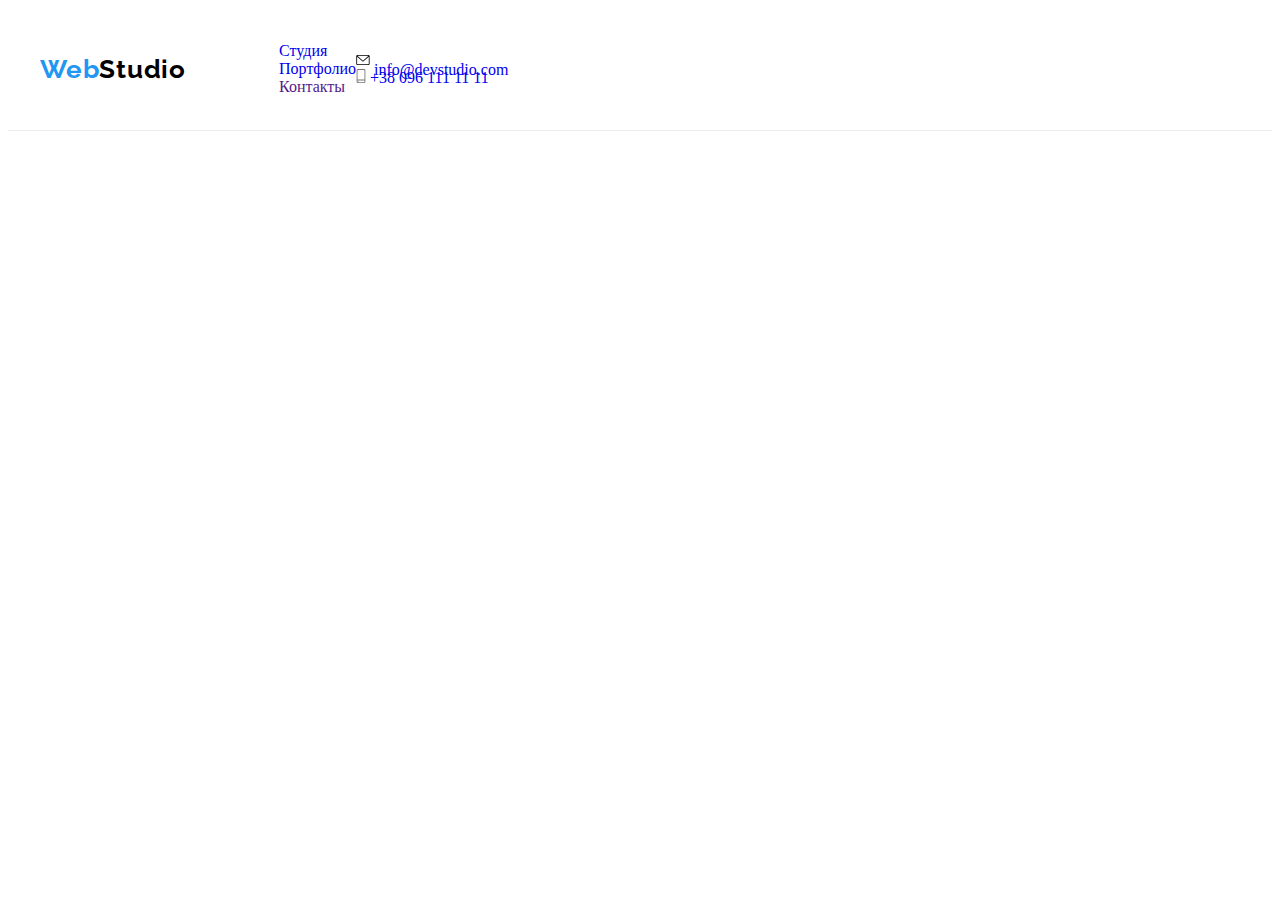
==== index.html @ cc1fecdd "внесла изменения" ====
<!DOCTYPE html>
<html lang="ru">
    
<head>
    <meta charset="UTF-8">
    <meta http-equiv="X-UA-Compatible" content="IE=edge">
    <meta name="viewport" content="width=device-width, initial-scale=1.0">
    <title>вебстудио</title>
    <link rel="preconnec" href="https://fonts.gstatic.com">
    <link
        href="https://fonts.googleapis.com/css2?family=Oleo+Script&family=Raleway:wght@700&family=Roboto:wght@400;500;700;900&display=swap"
        rel="stylesheet">
    <link rel="stylesheet" href="https://cdnjs.cloudflare.com/ajax/libs/modern-normalize/1.0.0/modern-normalize.min.css"
        integrity="sha512-ISS7cAi1PEhQ8jnbJpJZMd29NlhNj4AWYyLOSp2CE/CsHxTCu+r+t0D2yoJudVrd0/8fTVPUVDzY5Tvli75u/g=="
        crossorigin="anonymous">
    <link rel="stylesheet" href="./css/main.min.css">
</head>
<body>
    <!-- Header -->
    <header class="header">
        <div class="container">
            <nav class="navigation">
                <a class="logo link" lang="en" href="index.html">
                <span class="logo__accent">Web</span>Studio</a>
                <ul class="navigation-list list">
                    <li class="navigation__item">
                        <a class="navigation__link link" href="./index.html">Студия</a>
                    </li>
                    <li class="navigation__item">
                        <a class="navigation__link link" href="./portfolio.html">Портфолио</a>
                    </li>
                    <li class="navigation__item">
                        <a class="navigation__link link" href="">Контакты</a>
                    </li>
                </ul>
            </nav>
            <ul class="contacts list">
                <li class="contacts__item-email">
                    <a href="#" class="contacts__img link">
                        <svg class="contacts__icon-email" width="16" height="12">
                            <use href="./images/icons.svg#icon-email"></use>
                        </svg>
                    </a>
                    <a class="contacts__link-email link" href="mailto:info@devstudio.com">info@devstudio.com</a>
                </li>
                <li class="contacts__item-tel">
                    <a href="#" class="contacts__img link">
                        <svg class="contacts__icon-tel" width="10" height="16">
                            <use href="./images/icons.svg#icon-tel"></use>
                        </svg>
                    </a>
                    <a class="contacts__link-tel link" href="tel:+380961111111">+38 096 111 11 11</a>
                </li>
            </ul>
            <button type="button" class="burger-btn" data-menu-button>
                <svg class="burger__icon">
                    <use href="./images/icons.svg#icon-menu"></use>
                </svg>
            </button>
            <div class="mobile-menu is-open" data-menu>
                <button class="mobile-menu-closebtn" type="button" data-menu-close>
                    <svg class="mobile-menu-closebtn__icon" >
                        <use href="./images/icons.svg#icon-close-black-18dp-2-1"></use>
                    </svg>
                </button>
                <ul class="mobile-menu__list list">
                    <li class="mobile-menu__item">
                        <a href="" class="mobile-menu__link link">Студия</a>
                    </li>
                    <li class="mobile-menu__item">
                        <a href="" class="mobile-menu__link link">Портфолио</a>
                    </li>
                    <li class="mobile-menu__item">
                        <a href="" class="mobile-menu__link link">Контакты</a>
                    </li>
                </ul>
                <div class="mobile-menu-contact-wrapper">
                    <ul class="mobile-menu-contact-list list">
                        <li class="mobile-menu-contact__item">
                            <a class="mobile-menu-contact__link link" href="tel:+38 096 111 11 11">+38 096 111 11 11</a>
                        </li>
                        <li class="mobile-menu-contact__item mobile-menu-contact__item-email">
                            <a class="mobile-menu-contact__link  contact__link-email link" href="email:info@devstudio.com">info@devstudio.com</a>
                        </li>
                    </ul>
                </div>
                <ul class="mobile-menu-social-list list">
                    <li class="mobile-menu-social__item">
                        <a class="mobile-menu-social-list__link link" href="">Instagram</a>
                    </li>
                    <li class="mobile-menu-social__item">
                        <a class="mobile-menu-social-list__link link" href="">Twitter</a>
                    </li>
                    <li class="mobile-menu-social__item">
                        <a class="mobile-menu-social-list__link link"  href="">Facebook</a>
                    </li>
                    <li class="mobile-menu-social__item">
                        <a class="mobile-menu-social-list__link link" href="">LinkedIn</a>
                    </li>
                </ul>
            </div>
        </div>
    </header>
    <!-- <main class="main"> -->
        <!-- hero -->
        <!-- <section class="hero">
            <div class="container">
                <h1 class="hero-title">Эффективные решения для вашего бизнеса</h1>
                <button class="modal-btn" type="button" data-modal-open>Заказать услугу</button>
            </div>
        </section> -->
        <!-- advantages -->
        <!-- <section class="advantages">
            <div class="container">
                <ul class="advantages-list list">
                    <li class="advantages__item">
                        <div class="advantages__img">
                            <a href="#" class="advantages__link-antena"></a>
                            <svg class="advantages__icon" width="70" height="70">
                                <use href="./images/icons.svg#icon-antenna"></use>
                            </svg>
                        </div>
                        <h4 class="advantages-title">Внимание к деталям</h4>
                        <p class="advantages-description">Идейные соображения, а также начало повседневной работы по формированию позиции</p>
                    </li>
                    <li class="advantages__item">
                        <div class="advantages__img">
                            <a href="#" class="advantages__link-clock"></a>
                            <svg class="advantages__icon" width="70" height="70">
                                <use href="./images/icons.svg#icon-clock"></use>
                            </svg>
                        </div>
                        <h4 class="advantages-title">Пунктуальность</h4>
                        <p class="advantages-description">Задача организации, в особенности же рамки и место обучения кадров влечет за собой</p>
                    </li>
                    <li class="advantages__item">
                        <div class="advantages__img">
                            <a href="#" class="advantages__link-diagram"></a>
                            <svg class="advantages__icon" width="70" height="70">
                                <use href="./images/icons.svg#icon-diagram"></use>
                            </svg>
                        </div>
                        <h4 class="advantages-title">Планирование</h4>
                        <p class="advantages-description">Равным образом консультация с широким активом в значительной степени обуславливает</p>
                    </li>
                    <li class="advantages__item">
                        <div class="advantages__img">
                            <a href="#" class="advantages__link-astronaut"></a>
                            <svg class="advantages__icon" width="70" height="70">
                                <use href="./images/icons.svg#icon-astronaut"></use>
                            </svg>
                        </div>
                        <h4 class="advantages-title">Современные технологии</h4>
                        <p class="advantages-description">Значимость этих проблем настолько очевидна, что реализация плановых заданий</p>
                    </li>
                </ul>
            </div>
        </section> -->
        <!-- what are we doing -->
        <!-- <section class="work">
            <div class="container">
                <h3 class="section-title">Чем мы занимаемся</h3>
                <ul class="work-list list">
                    <li class="work-list__item">
                        <img class="work-list__img" src="./images/section2/komp.jpg" alt="сотрудник работает за компьютером" width="370"
                            height="294">
                        <div class="label">Десктопные приложения</div>
                    </li>
                    <li class="work-list__item">
                        <img class="work-list__img" src="./images/section2/smartfon.jpg" alt="сотрудник работает со смартфонм"
                            width="370" height="294">
                        <div class="label">Мобильные приложения</div>
                    </li>
                    <li class="work-list__item">
                        <img class="work-list__img" src="./images/section2/planshet.jpg" alt="сотрудник работает с планшетом" width="370"
                            height="294">
                        <div class="label">Дизайнерские решения</div>
                    </li>
                </ul>
            </div>
        </section> -->
        <!-- our team -->
        <!-- <section class="our-team">
            <div class="container"> 
                <h3 class="section-title">Наша команда</h3>
                <ul class="team-list list">
                    <li class="team-list__item">
                        <img class="team-list__img" src="./images/ourteam/igor.jpg" alt="мужчина с бородой" width="270">
                        <div class="team-list-content">
                            <h4 class="team-title">Игорь Демьяненко</h4>
                            <p class="team-description" lang="en">Prodact Designer</p>
                            <ul class="social-list list">
                                <li class="social-list__item">
                                    <a href="#" class="social-list__link social-list__link-instagram">
                                        <svg class="social-list__icon" width="20" height="20"> 
                                            <use href="./images/icons.svg#icon-instagram"></use>
                                        </svg>
                                    </a>         
                                </li>
                                <li class="social-list__item">
                                    <a href="#" class="social-list__link social-list__link-twitter">
                                       <svg class="social-list__icon" width="20" height="20">
                                           <use href="./images/icons.svg#icon-twitter"></use>
                                       </svg>         
                                    </a>
                                </li>
                                <li class="social-list__item">
                                    <a href="#" class="social-list__link social-list__link-facebook">
                                       <svg class="social-list__icon" width="20" height="20">
                                           <use href="./images/icons.svg#icon-facebook"></use>
                                       </svg>     
                                    </a>
                                </li>
                                <li class="social-list__item">
                                    <a href="#" class="social-list__link social-list__link-linkedin">
                                       <svg class="social-list__icon" width="20" height="20">
                                           <use href="./images/icons.svg#icon-linkedin"></use>
                                       </svg> 
                                    </a>
                                </li>
                            </ul>
                        </div> 
                    </li>
                    <li class="team-list__item">
                        <img class="team-list__img" src="./images/ourteam/olga.jpg" alt="молодая женщина с белыми волосами" width="270">
                        <div class="team-list-content">
                            <h4 class="team-title">Ольга Репина</h4>
                            <p class="team-description" lang="en">Frontend Developer</p>
                            <ul class="social-list list">
                                <li class="social-list__item">
                                    <a href="#" class="social-list__link social-list__link-instagram">
                                        <svg class="social-list__icon" width="20" height="20">
                                            <use href="./images/icons.svg#icon-instagram"></use>
                                        </svg>
                                    </a>
                                </li>
                                <li class="social-list__item">
                                    <a href="#" class="social-list__link social-list__link-twitter">
                                        <svg class="social-list__icon" width="20" height="20">
                                            <use href="./images/icons.svg#icon-twitter"></use>
                                        </svg>
                                    </a>
                                </li>
                                <li class="social-list__item">
                                    <a href="#" class="social-list__link social-list__link-facebook">
                                        <svg class="social-list__icon" width="20" height="20">
                                            <use href="./images/icons.svg#icon-facebook"></use>
                                        </svg>
                                    </a>
                                </li>
                                <li class="social-list__item">
                                    <a href="#" class="social-list__link social-list__link-linkedin">
                                        <svg class="social-list__icon" width="20" height="20">
                                            <use href="./images/icons.svg#icon-linkedin"></use>
                                        </svg>
                                    </a>
                                </li>
                            </ul>
                        </div>
                    </li>
                    <li class="team-list__item">
                        <img class="team-list__img" src="./images/ourteam/nikolay.jpg" alt="молодой мужчина улыбается" width="270">
                        <div class="team-list-content">
                            <h4 class="team-title">Николай Тарасов</h4>
                            <p class="team-description" lang="en">Marketing</p>
                            <ul class="social-list list">
                                <li class="social-list__item">
                                    <a href="#" class="social-list__link social-list__link-instagram">
                                        <svg class="social-list__icon" width="20" height="20">
                                            <use href="./images/icons.svg#icon-instagram"></use>
                                        </svg>
                                    </a>
                                </li>
                                <li class="social-list__item">
                                    <a href="#" class="social-list__link social-list__link-twitter">
                                        <svg class="social-list__icon" width="20" height="20">
                                            <use href="./images/icons.svg#icon-twitter"></use>
                                        </svg>
                                    </a>
                                </li>
                                <li class="social-list__item">
                                    <a href="#" class="social-list__link social-list__link-facebook">
                                        <svg class="social-list__icon" width="20" height="20">
                                            <use href="./images/icons.svg#icon-facebook"></use>
                                        </svg>
                                    </a>
                                </li>
                                <li class="social-list__item">
                                    <a href="#" class="social-list__link social-list__link-linkedin">
                                        <svg class="social-list__icon" width="20" height="20">
                                            <use href="./images/icons.svg#icon-linkedin"></use>
                                        </svg>
                                    </a>
                                </li>
                            </ul>
                        </div>
                    </li>
                    <li class="team-list__item">
                        <img class="team-list__img" src="./images/ourteam/mihail.jpg" alt="молодой мужчина в очках" width="270">
                        <div class="team-list-content">
                            <h4 class="team-title">Михаил Ермаков</h4>
                            <p class="team-description" lang="en">UI Designer</p>
                            <ul class="social-list list">
                                <li class="social-list__item">
                                    <a href="#" class="social-list__link social-list__link-instagram">
                                        <svg class="social-list__icon" width="20" height="20">
                                            <use href="./images/icons.svg#icon-instagram"></use>
                                        </svg>
                                    </a>
                                </li>
                                <li class="social-list__item">
                                    <a href="#" class="social-list__link social-list__link-twitter">
                                        <svg class="social-list__icon" width="20" height="20">
                                            <use href="./images/icons.svg#icon-twitter"></use>
                                        </svg>
                                    </a>
                                </li>
                                <li class="social-list__item">
                                    <a href="#" class="social-list__link social-list__link-facebook">
                                        <svg class="social-list__icon" width="20" height="20">
                                            <use href="./images/icons.svg#icon-facebook"></use>
                                        </svg>
                                    </a>
                                </li>
                                <li class="social-list__item">
                                    <a href="#" class="social-list__link social-list__link-linkedin">
                                        <svg class="social-list__icon" width="20" height="20">
                                            <use href="./images/icons.svg#icon-linkedin"></use>
                                        </svg>
                                    </a>
                                </li>
                            </ul>
                        </div>
                    </li>
                </ul>
            </div>
        </section>  -->
        <!-- clients -->
        <!-- <section class="clients">
            <div class="container">
                <h3 class="section-title">Постоянные клиенты</h3>
                <ul class="clients-list list">
                    <li class="clients-list__item">
                        <a href="#" class="clients-list__link">
                            <svg class="clients-list__icon" width="44" height="50">
                                <use href="./images/icons.svg#icon-logo1"></use>
                            </svg>
                        </a>
                    </li>
                    <li class="clients-list__item">
                        <a href="#" class="clients-list__link">
                            <svg class="clients-list__icon" width="40" height="52">
                                <use href="./images/icons.svg#icon-logo2"></use>
                            </svg>
                        </a>
                    </li>
                    <li class="clients-list__item">
                        <a href="#" class="clients-list__link">
                            <svg class="clients-list__icon" width="41" height="43">
                                <use href="./images/icons.svg#icon-logo3"></use>
                            </svg>
                        </a>
                    </li>
                    <li class="clients-list__item">
                        <a href="#" class="clients-list__link">
                            <svg class="clients-list__icon" width="80" height="42">
                                <use href="./images/icons.svg#icon-logo4"></use>
                            </svg>
                        </a>
                    </li>
                    <li class="clients-list__item">
                        <a href="#" class="clients-list__link">
                            <svg class="clients-list__icon" width="60" height="47">
                                <use href="./images/icons.svg#icon-logo5"></use>
                            </svg>
                        </a>
                    </li>
                    <li class="clients-list__item">
                        <a href="#" class="clients-list__link">
                            <svg class="clients-list__icon" width="88" height="45">
                                <use href="./images/icons.svg#icon-logo6"></use>
                            </svg>
                        </a>
                    </li>
                </ul>
            </div>
        </section>  -->
    <!-- </main> -->
    <!-- footer -->
    <!-- <footer class="footer">
        <div class="container">
            <div class="adress-links-wrapper">
                <nav class="navigation">
                    <a class="logo logo_theme-dark link" lang="en" href="index.html">
                        <span class="logo__accent">Web</span>
                        Studio
                    </a>
                </nav>
                <address class="address">
                    <ul class="address-list list">
                        <li class="address-list__item">
                            <a class="address-list__link link" href="">г. Киев, пр-т Леси Украинки, 26 </a>
                        </li>
                        <li class="address-list__item">
                            <a class="address-list__link-email link" href="mailto:info@example.com">info@example.com</a>
                        </li>
                        <li class="address-list__item">
                            <a class="address-list__link-tel link" href="tel:+380991111111">+38 099 111 11 11</a>
                        </li>
                    </ul>
                </address>
            </div>
            <div class="social-links-wrapper">
                <p class="social-links-wrapper__title">присоединяйтесь</p>
                <ul class="social-list list"> 
                    <li class="social-list__item">
                        <a href="#" class="social-list__link_theme-dark">
                            <svg class="social__icon" width="20" height="20">
                                <use href="./images/icons.svg#icon-instagram"></use>
                            </svg>
                        </a>
                    </li>
                    <li class="social-list__item">
                        <a href="#" class="social-list__link_theme-dark">
                            <svg class="social__icon" width="20" height="20">
                                <use href="./images/icons.svg#icon-twitter"></use>
                            </svg>
                        </a>
                    </li>
                    <li class="social-list__item">
                        <a href="#" class="social-list__link_theme-dark">
                            <svg class="social__icon" width="20" height="20">
                                <use href="./images/icons.svg#icon-facebook"></use>
                            </svg>
                        </a>
                    </li>
                    <li class="social-list__item">
                        <a href="#" class="social-list__link_theme-dark">
                            <svg class="social__icon" width="20" height="20">
                                <use href="./images/icons.svg#icon-linkedin"></use>
                            </svg>
                        </a>
                    </li>
                </ul>
            </div>
            <div class="mail-wrapper">
                <p class="mail-wrapper__title">Подпишитесь на рассылку</p>
                <form class="footer-form" name="signap-form" autocomplete="off">
                    <input class="footer-form__input" type="email" name="user-email" placeholder="E-mail" required>
                     <button class="footer-form-button" type="submit">Подписаться
                        <svg class="footer-form__icon" width="24" height="24">
                            <use href="./images/icons.svg#icon-icon-send"></use>
                        </svg>
                    </button>
                </form>
            </div>
        </div>
    </footer> -->
    <!-- modal -->
    <!-- <div class="backdrop is-hidden" data-modal>
        <div class="modal">
            <button type="button" class="modal-btn-close" data-modal-close>
                <svg class="modal-btn-close__img" width="18" height="18">
                    <use href="./images/icons.svg#icon-close-black-18dp-2-1"></use>
                </svg>
            </button>
            <script src="./js/modal.js"></script>
            <b class="modal-title">Оставьте свои данные, мы вам перезвоним</b>
            <form class="modal-form">
                <label class="modal-form__label">
                    Имя
                    <span class="modal-form__wrapper">
                        <input class="modal-form__input" type="text" name="user-name" required minlength="2">
                        <svg class="modal-form__icon" width="18" height="18">
                            <use href="./images/icons.svg#icon-person-black"></use>
                        </svg>
                    </span>
                </label>
                <label class="modal-form__label">
                    Телефон
                    <span class="modal-form__wrapper">
                        <input class="modal-form__input" type="tel" name="user-tel" required pattern="[0-9]{3}-[0-9]{3}-[0-9]{2}-[0-9]{2}">
                        <svg class="modal-form__icon" width="18" height="18">
                            <use  href="./images/icons.svg#icon-phone-black"></use>
                        </svg>
                    </span>
                </label>
                <label class="modal-form__label">
                    Почта
                    <span class="modal-form__wrapper">
                        <input class="modal-form__input" type="email" name="user-email" required>
                        <svg class="modal-form__icon" width="18" height="18">
                            <use href="./images/icons.svg#icon-email-black"></use>
                        </svg>
                    </span>
                </label>
                <label class="modal-form__label">
                    Комментарий
                    <textarea class="modal-form__comment" name="comment" id="user-comment" placeholder="Введите текст"></textarea>
                </label>
                <input type="checkbox" id="user-term" class="modal-form__term visually-hidden" name="user-agreement">
                <label class="modal-form__chek" for="user-term">Соглашаюсь с рассылкой и принимаю&nbsp;
                    <a class="modal-form__link" href="">Условия договора</a></label>
                <button class="modal-form-button" type="submit">Отправить</button>
            </form>
        </div>   
    </div> -->
    <script src="./js/mobile-menu.js"></script>
</body>
</html>
---- css/main.min.css ----
:root{--main-font: "Roboto", sans-serif;--secondary-font: "Raleway", sans-serif;--accent-color: #2196f3}.link{text-decoration:none}.list{list-style:none}.address{font-style:normal}h1,h2,h3,h4,h5,h6,p{margin:0}ul{margin:0;padding:0}.box__img,.work-list__img,.team-list__img{display:block}.visually-hidden{position:absolute;width:1px;height:1px;margin:-1px;border:0;padding:0;white-space:nowrap;clip-path:inset(100%);clip:rect(0 0 0 0);overflow:hidden}.container{padding-left:15px;padding-right:15px}@media screen and (min-width: 480px){.container{width:480px;margin:0 auto}}@media screen and (min-width: 768px){.container{width:768px}}@media screen and (min-width: 1200px){.container{width:1200px}}.social-list__link{display:flex;justify-content:center;align-items:center;width:44px;height:44px;border-radius:50%;fill:#afb1b8;transition:background-color 250ms cubic-bezier(0.4, 0, 0.2, 1),fill 250ms cubic-bezier(0.4, 0, 0.2, 1)}.social-list__link:hover,.social-list__link:focus{background-color:var(--accent-color)}.social-list__link:hover .social-list__icon,.social-list__link:focus .social-list__icon{fill:#ffffff}.social-links-wrapper{margin-top:72px;margin-bottom:100px;width:206px;height:80px;margin-left:70px}.social-list__link_theme-dark{display:flex;justify-content:center;align-items:center;width:44px;height:44px;border-radius:50%;fill:#ffffff;background-color:rgba(255,255,255,0.1);transition:background-color 250ms cubic-bezier(0.4, 0, 0.2, 1),fill 250ms cubic-bezier(0.4, 0, 0.2, 1)}.social-list__link_theme-dark:hover,.social-list__link_theme-dark:focus{background-color:var(--accent-color)}.social-list__link_theme-dark:hover .social__icon,.social-list__link_theme-dark:focus .social__icon{fill:#ffffff}.modal-btn{min-width:200px;padding:10px;font-family:var(--main-font);font-weight:700;font-size:16px;line-height:1, 87;letter-spacing:0.06em;color:#ffffff;background-color:var(--accent-color);box-shadow:0px 4px 4px rgba(0,0,0,0.15);border-radius:4px;cursor:pointer;border:none;outline:none;transition:background-color 250ms cubic-bezier(0.4, 0, 0.2, 1)}.modal-btn:hover,.modal-btn:focus{background-color:#188ce8}.modal-form-button{margin-top:30px;align-self:center;padding:10px;font-family:var(--main-font);font-weight:700;font-size:16px;line-height:1, 87;letter-spacing:0.06em;color:#ffffff;background-color:var(--accent-color);box-shadow:0px 4px 4px rgba(0,0,0,0.15);border-radius:4px;cursor:pointer;border:none;outline:none;transition:background-color 250ms cubic-bezier(0.4, 0, 0.2, 1)}.modal-form-button:hover,.modal-form-button:focus{background-color:#188ce8}.logo{font-family:var(--secondary-font);font-weight:700;font-size:26px;line-height:1, 16;letter-spacing:0.03em;color:black}.logo .logo__accent{color:var(--accent-color)}@media screen and (min-width: 1200px){.logo{margin-right:93px;font-family:var(--secondary-font);font-weight:700;font-size:26px;line-height:1, 19;letter-spacing:0.03em;color:black}.logo__accent{color:var(--accent-color)}_theme-dark{margin-right:auto;color:white}}.section-title{margin-bottom:50px;text-align:center;font-family:var(--main-font);font-weight:700;font-size:36px;line-height:1, 16;letter-spacing:0.03em;color:#212121}.advantages-description{font-family:var(--main-font);font-weight:400;font-size:14px;line-height:1, 71;letter-spacing:0.03em;color:#757575}.team-description{margin-bottom:16px;font-family:var(--main-font);font-weight:400;font-size:16px;line-height:1, 18;letter-spacing:0.03em;text-align:center;color:#757575}.img-description{padding-top:10px;font-family:var(--main-font);font-weight:400;font-size:16px;line-height:1, 87px;letter-spacing:0.03em;text-align:left;color:#757575}.social-list{display:flex;align-items:center;justify-content:space-between;margin:0 auto;width:206px;height:44px}.team-title{margin-bottom:10px;font-family:var(--main-font);font-weight:500;font-size:16px;line-height:19px;letter-spacing:0.03em;text-align:center;color:#212121}.advantages-title{margin-bottom:10px;font-family:var(--main-font);font-weight:700;font-size:14px;line-height:1, 14;letter-spacing:0.03em;text-transform:uppercase;color:#212121}.img-title{padding-bottom:10px;margin-bottom:4px;font-family:var(--main-font);font-weight:700;font-size:18px;line-height:2px;letter-spacing:0.06em;color:#212121}@media screen and (min-width: 768px){.navigation,.navigation-list{display:flex;align-items:center}}@media screen and (min-width: 768px){.contacts{margin-left:0}.contacts__link-email{margin-bottom:10px}.contacts__icon-email{margin-bottom:10px;width:14px;height:10px}.contacts__icon-tel{width:10px;height:14px}.contacts__item-tel,.contacts__item-email{height:14px}}.header{padding-top:16px;padding-bottom:16px;height:60px;border-bottom:1px solid #ececec}.header .container{display:flex;align-items:center}.navigation-list{display:none}.contacts{display:none}.burger-btn,.mobile-menu-closebtn{position:absolute;top:10px;right:15px;background-color:transparent;border:none;padding:0px;outline:none;fill:#000000;transition:fill 250ms cubic-bezier(0.4, 0, 0.2, 1)}.burger-btn:hover .burger__icon{fill:var(--accent-color)}.mobile-menu-closebtn:hover .mobile-menu-closebtn__icon{fill:var(--accent-color)}.burger__icon,.mobile-menu-closebtn__icon{width:40px;height:40px}.mobile-menu{display:flex;flex-direction:column;justify-content:space-between;position:fixed;top:0;left:50%;width:100vw;max-width:480px;height:100vh;background:#ffffff;padding:48px 40px;transform:translateY(-100%) translateX(-50%);transition:transform 250ms cubic-bezier(0.4, 0, 0.2, 1)}.mobile-menu.is-open{transform:translateY(0) translateX(-50%)}.mobile-menu__item{position:relative}.mobile-menu__item:not(:last-child){margin-bottom:32px}.mobile-menu__link{font-family:var(--main-font);font-weight:500;font-size:40px;line-height:1, 17px;letter-spacing:0.02em;color:#212121;transition:color 250ms cubic-bezier(0.4, 0, 0.2, 1),display 250ms cubic-bezier(0.4, 0, 0.2, 1)}.mobile-menu__link:hover,.mobile-menu__link:focus{color:var(--accent-color)}.mobile-menu__link:hover::after{display:block}.mobile-menu__link::after{position:absolute;display:none;left:0px;bottom:0px;content:"";width:139px;height:4px;border-radius:2px;background-color:var(--accent-color)}.mobile-menu-contact-wrapper{position:absolute;left:40px;bottom:134px}.mobile-menu-contact__item-email{margin-top:32px}.mobile-menu-contact__link{font-family:var(--main-font);font-weight:500;font-size:34px;line-height:1, 16;letter-spacing:0.02em;color:var(--accent-color)}.contact__link-email{color:#757575}.mobile-menu-social-list{display:flex}.mobile-menu-social__item .mobile-menu-social__item:not(:last-child){padding-right:10px}.mobile-menu-social__item::after{content:"";width:22px;height:0px;margin:0 10px;border:1px solid rgba(33,33,33,0.2);transform:rotate(90deg)}.mobile-menu-social-list__link{font-family:var(--main-font);font-weight:500;font-size:18px;line-height:1, 22;letter-spacing:0.02em;color:var(--accent-color)}@media screen and (min-width: 768px){.burger-btn{display:none}.mobile-menu{display:none}.navigation-list{display:block}.contacts{display:block}.header{display:flex;align-items:center;padding-top:21px;padding-bottom:21px;height:80px}}.hero{background-color:#2f303a;text-align:center;padding-top:200px;padding-bottom:200px;background-image:linear-gradient(rgba(47,48,58,0.4), rgba(47,48,58,0.4)),url("../images/hero_bg.jpg");background-repeat:no-repeat;background-size:cover}.hero-title{margin:0 auto;padding-bottom:30px;width:696px;height:120px;font-family:var(--main-font);font-weight:900;font-size:44px;line-height:1, 36;letter-spacing:0.06em;text-transform:uppercase;color:#ffffff}.advantages{padding-top:94px;padding-bottom:47px}.advantages-list{display:flex;margin-left:-30px;margin-top:-30px}.advantages-list .advantages__item{flex-basis:calc(100% / 3- 30px);margin-left:30px;margin-top:30px}.advantages-list .advantages__item .advantages__img{display:flex;align-items:center;justify-content:center;background:#f5f4fa;border-radius:4px;margin-bottom:30px;width:270px;height:120px}.advantages__icon{fill:#212121,var(--accent-color)}.work{padding-top:47px;padding-bottom:94px}.work-list{display:flex;flex-wrap:wrap;margin-left:-30px;margin-top:-30px}.work-list__item{position:relative;flex-basis:calc(100% / 3- 30px);margin-left:30px;margin-top:30px}.label{display:flex;align-items:center;justify-content:center;width:370px;height:70px;position:absolute;bottom:0px;left:0px;background-color:rgba(47,48,58,0.8);font-family:var(--main-font);font-weight:700;font-size:14px;line-height:1, 14;text-align:center;letter-spacing:0.03em;text-transform:uppercase;color:#ffffff}.our-team{padding-top:94px;padding-bottom:94px;background:#f5f4fa}.team-list{display:flex;flex-wrap:wrap;margin-left:-30px;margin-top:-30px}.team-list-content{padding-top:30px;padding-bottom:30px;background:#ffffff;box-shadow:0px 1px 3px rgba(0,0,0,0.12),0px 1px 1px rgba(0,0,0,0.14),0px 2px 1px rgba(0,0,0,0.2);border-radius:0px 0px 4px 4px}.team-list__item{flex-basis:calc(100% / 3- 30px);margin-left:30px;margin-top:30px}.clients{padding-top:94px;padding-bottom:94px}.clients .clients-list{display:flex;flex-wrap:wrap;margin-left:-30px;margin-top:-30px}.clients-list__item{display:flex;align-items:center;justify-content:center;flex-basis:calc(100% / 6- 30px);margin-top:30px;margin-left:30px;border:1px solid #afb1b8;border-radius:4px;width:170px;height:90px;transition:border-color 250ms cubic-bezier(0.4, 0, 0.2, 1)}.clients-list__item:hover,.clients-list__item:focus{border-color:var(--accent-color)}.clients-list__icon{fill:#afb1b8}.clients-list__item:hover .clients-list__icon,.clients-list__item:focus .clients-list__icon{fill:var(--accent-color)}.clients-list__link{transition:fill 250ms cubic-bezier(0.4, 0, 0.2, 1)}.footer{background-color:#2f303a}.footer .container{display:flex}.adress-links-wrapper{margin-top:60px;margin-bottom:60px;width:231px;height:81px}.address-list :not(:last-child){margin-bottom:9px}.address{margin-top:20px}.address-list__link{color:#ffffff}.address-list__link-email,.address-list__link-tel{font-family:var(--main-font);font-weight:400;font-size:14px;line-height:1, 71;letter-spacing:0.03em;color:rgba(255,255,255,0.6)}.social-links-wrapper__title{margin-bottom:20px;font-family:var(--main-font);font-weight:700;font-size:14px;line-height:1, 14;letter-spacing:0.03em;text-transform:uppercase;color:#ffffff}.mail-wrapper{width:570px;min-height:86px;margin-left:93px;margin-top:72px}.footer-form{position:relative;width:100%;min-height:50px}.mail-wrapper__title{font-family:var(--main-font);font-weight:700;font-size:14px;line-height:1, 14;letter-spacing:0.03em;text-transform:uppercase;color:#ffffff;padding-bottom:20px}.footer-form__input{position:absolute;left:0;bottom:0;display:flex;align-items:center;padding-left:16px;width:358px;min-height:50px;font-family:var(--main-font);font-weight:400;font-size:16px;line-height:1.25px;letter-spacing:0.03em;color:#ffffff;border:1px solid rgba(255,255,255,0.3);filter:drop-shadow(0px 4px 4px rgba(0,0,0,0.15));border-radius:4px;background-color:#2f303a;outline:none}.footer-form__input::placeholder{color:rgba(255,255,255,0.6)}.footer-form-button{display:flex;align-items:center;padding-left:29px;font-family:var(--main-font);font-weight:700;font-size:16px;line-height:1, 87px;letter-spacing:0.06em;color:#ffffff;position:absolute;width:200px;min-height:50px;right:0;bottom:0;cursor:pointer;border:none;background:var(--accent-color);box-shadow:0px 4px 4px rgba(0,0,0,0.15);border-radius:4px;outline:none}.footer-form__icon{margin-left:10px}.backdrop{position:fixed;top:0;left:0;width:100vw;height:100vh;background-color:rgba(0,0,0,0.2);transition:all 250ms cubic-bezier(0.4, 0, 0.2, 1)}.modal{position:absolute;top:50%;left:50%;padding:40px;transform:translate(-50%, -50%);width:528px;height:581px;background-color:#ffffff;box-shadow:0px 1px 3px rgba(0,0,0,0.12),0px 1px 1px rgba(0,0,0,0.14),0px 2px 1px rgba(0,0,0,0.2);border-radius:4px}.modal-btn-close{position:absolute;display:flex;align-items:center;justify-content:center;top:8px;right:8px;width:30px;height:30px;fill:#000000;background:#ffffff;border:1px solid rgba(0,0,0,0.1);border-radius:50%;cursor:pointer;transition:fill 250ms cubic-bezier(0.4, 0, 0.2, 1)}.modal-btn-close:hover,.modal-btn-close:focus{fill:var(--accent-color)}.is-hidden{opacity:0;visibility:hidden;pointer-events:none}.modal-title{font-family:var(--main-font);font-weight:400;font-size:20px;line-height:1, 15px;letter-spacing:0.03em;color:#212121}.modal-form{margin-top:12px;display:flex;flex-direction:column;width:448px}.modal-form__label{margin-bottom:10px;font-family:var(--main-font);font-weight:400;font-size:12px;line-height:1, 16px;letter-spacing:0.01em;color:#757575}.modal-form__wrapper{position:relative;display:block;margin-top:4px}.modal-form__input{height:40px;width:100%;padding-left:42px;border:1px solid rgba(33,33,33,0.2);box-sizing:border-box;border-radius:4px;transition:border-color 250ms cubic-bezier(0.4, 0, 0.2, 1)}.modal-form__input:focus{outline:none;border-color:var(--accent-color)}.modal-form__icon{position:absolute;left:12px;top:50%;transform:translateY(-50%);transition:fill 250ms cubic-bezier(0.4, 0, 0.2, 1)}.modal-form__input:focus+.modal-form__icon{fill:var(--accent-color)}.modal-form__comment{height:120px;width:100%;padding-left:16px;padding-top:17px;margin-top:4px;resize:none;border:1px solid rgba(33,33,33,0.2);border-radius:4px;transition:border-color 250ms cubic-bezier(0.4, 0, 0.2, 1)}.modal-form__comment::placeholder{color:rgba(117,117,117,0.5)}.modal-form__comment:focus{outline:none;border-color:var(--accent-color)}.modal-form__chek{display:flex;align-items:center}.modal-form__chek::before{display:block;content:"";width:16px;height:15px;outline:1px solid #212121;cursor:pointer;margin-right:8px}.modal-form__term:checked+.modal-form__chek::before{background-image:url("../images/iconcheck.svg");background-position:center;border:0.2px solid #ffffff}.modal-form__term:focus+.modal-form__chek::before{outline:1px solid #ffffff}.modal-form__link{color:var(--accent-color);transition:color 250ms cubic-bezier(0.4, 0, 0.2, 1)}.modal-form__link:hover,.modal-form__link:focus{color:#188ce8}.filters-portfolio{padding-top:94px;padding-bottom:34px}.button-list{display:flex;justify-content:center}.button-list__item:not(:last-child){margin-right:8px}.button-list__btn,.button-list__activbtn{min-width:86px;padding:6px;font-family:var(--main-font);font-weight:500;font-size:16px;line-height:1, 6px;letter-spacing:0.03em;color:#212121;cursor:pointer;background-color:#f5f4fa;border:none;border-radius:4px}.button-list__activbtn{transition:color 250ms cubic-bezier(0.4, 0, 0.2, 1),background-color 250ms cubic-bezier(0.4, 0, 0.2, 1),box-shadow 250ms cubic-bezier(0.4, 0, 0.2, 1)}.button-list__activbtn:hover,.button-list__activbtn:focus{color:#ffffff;background-color:var(--accent-color);box-shadow:0px 3px 1px rgba(0,0,0,0.1),0px 1px 2px rgba(0,0,0,0.08),0px 2px 2px rgba(0,0,0,0.12)}.button-list__btn{transition:box-shadow 250ms cubic-bezier(0.4, 0, 0.2, 1)}.button-list__btn:hover,.button-list__btn:focus{box-shadow:0px 3px 1px rgba(0,0,0,0.1),0px 1px 2px rgba(0,0,0,0.08),0px 2px 2px rgba(0,0,0,0.12)}.portfolio-cards{padding-bottom:94px}.portfolio-list__link{display:block}.portfolio-list__link:hover .overlay,.portfolio-list__link:focus .overlay{transform:translateY(0%)}.portfolio-list{display:flex;flex-wrap:wrap;margin-left:-30px;margin-top:-30px}.portfolio-list .portfolio__item{flex-basis:calc(100% / 3- 30px);margin-left:30px;margin-top:30px;transition:box-shadow 250ms cubic-bezier(0.4, 0, 0.2, 1)}.portfolio-list .portfolio__item:hover .portfolio-list__link,.portfolio-list .portfolio__item:focus .portfolio-list__link{box-shadow:0px 1px 1px rgba(0,0,0,0.12),0px 4px 4px rgba(0,0,0,0.06),1px 4px 6px rgba(0,0,0,0.16)}.portfolio-card-content{background-color:#ffffff;border-bottom:1px solid #eeeeee;padding:20px 24px}.box{position:relative;overflow:hidden}.overlay{display:flex;align-items:center;justify-content:center;position:absolute;padding-left:24px;width:100%;height:100%;top:0;left:0;font-family:var(--main-font);font-weight:400;font-size:18px;line-height:1, 55;letter-spacing:0.03em;color:#ffffff;transform:translateY(100%);transition:transform 250ms cubic-bezier(0.4, 0, 0.2, 1);background:rgba(33,150,243,0.9)}
/*# sourceMappingURL=main.min.css.map */
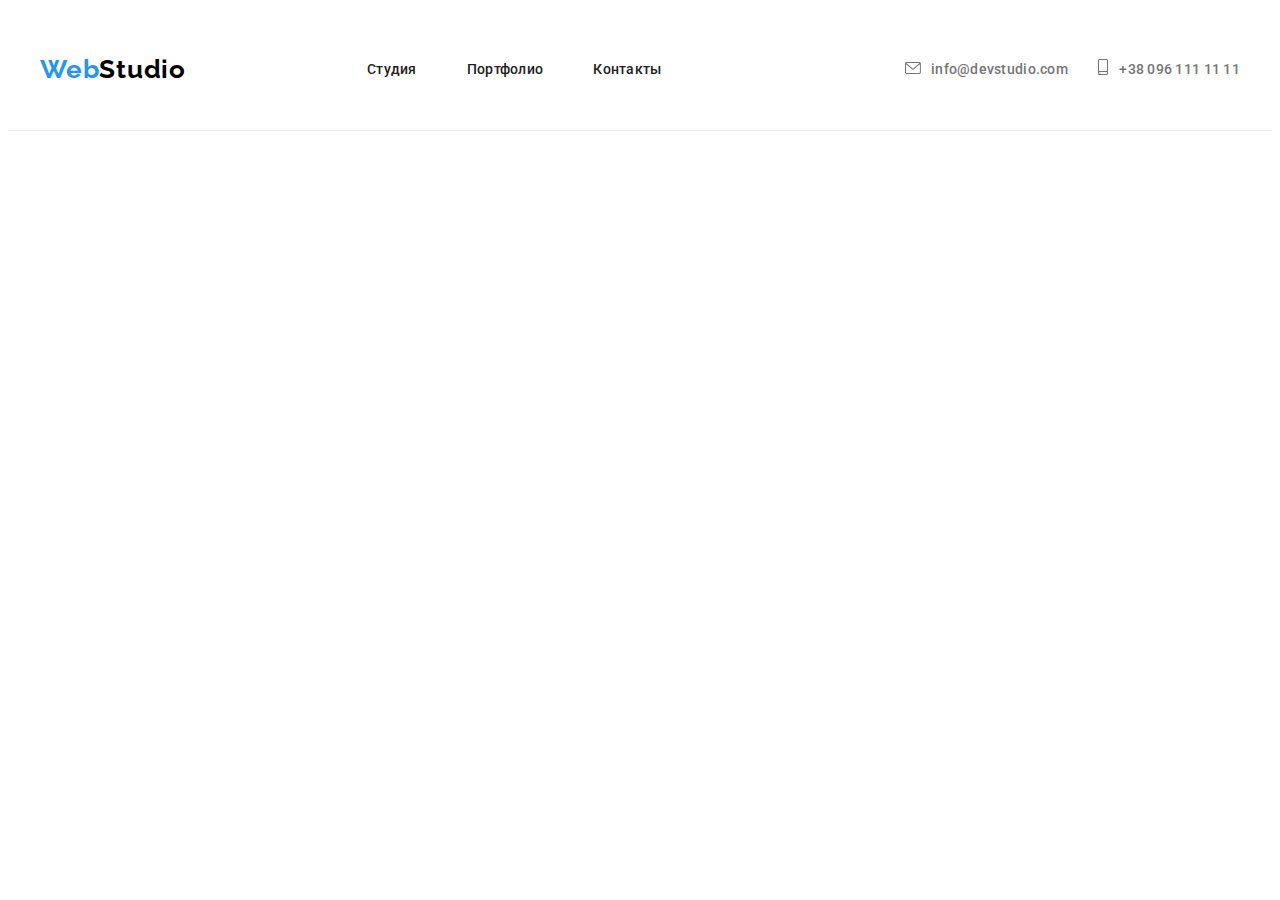
==== commit 203f0371: "внесла изменения" ====
--- a/index.html
+++ b/index.html
@@ -37,7 +37,7 @@
             <ul class="contacts list">
                 <li class="contacts__item-email">
                     <a href="#" class="contacts__img link">
-                        <svg class="contacts__icon-email" width="16" height="12">
+                        <svg class="contacts__icon-email">
                             <use href="./images/icons.svg#icon-email"></use>
                         </svg>
                     </a>
@@ -45,7 +45,7 @@
                 </li>
                 <li class="contacts__item-tel">
                     <a href="#" class="contacts__img link">
-                        <svg class="contacts__icon-tel" width="10" height="16">
+                        <svg class="contacts__icon-tel">
                             <use href="./images/icons.svg#icon-tel"></use>
                         </svg>
                     </a>
@@ -74,30 +74,30 @@
                         <a href="" class="mobile-menu__link link">Контакты</a>
                     </li>
                 </ul>
-                <div class="mobile-menu-contact-wrapper">
+                <div class="mobile-menu-wrapper">
                     <ul class="mobile-menu-contact-list list">
                         <li class="mobile-menu-contact__item">
-                            <a class="mobile-menu-contact__link link" href="tel:+38 096 111 11 11">+38 096 111 11 11</a>
+                            <a class="mobile-menu-contact__link contact__link-tel link" href="tel:+38 096 111 11 11">+38 096 111 11 11</a>
                         </li>
                         <li class="mobile-menu-contact__item mobile-menu-contact__item-email">
                             <a class="mobile-menu-contact__link  contact__link-email link" href="email:info@devstudio.com">info@devstudio.com</a>
                         </li>
                     </ul>
+                    <ul class="mobile-menu-social-list list">
+                        <li class="mobile-menu-social__item">
+                            <a class="mobile-menu-social-list__link link" href="">Instagram</a>
+                        </li>
+                        <li class="mobile-menu-social__item">
+                            <a class="mobile-menu-social-list__link link" href="">Twitter</a>
+                        </li>
+                        <li class="mobile-menu-social__item">
+                            <a class="mobile-menu-social-list__link link"  href="">Facebook</a>
+                        </li>
+                        <li class="mobile-menu-social__item">
+                            <a class="mobile-menu-social-list__link link" href="">LinkedIn</a>
+                        </li>
+                    </ul>
                 </div>
-                <ul class="mobile-menu-social-list list">
-                    <li class="mobile-menu-social__item">
-                        <a class="mobile-menu-social-list__link link" href="">Instagram</a>
-                    </li>
-                    <li class="mobile-menu-social__item">
-                        <a class="mobile-menu-social-list__link link" href="">Twitter</a>
-                    </li>
-                    <li class="mobile-menu-social__item">
-                        <a class="mobile-menu-social-list__link link"  href="">Facebook</a>
-                    </li>
-                    <li class="mobile-menu-social__item">
-                        <a class="mobile-menu-social-list__link link" href="">LinkedIn</a>
-                    </li>
-                </ul>
             </div>
         </div>
     </header>
--- a/css/main.min.css
+++ b/css/main.min.css
@@ -1,2 +1,2 @@
-:root{--main-font: "Roboto", sans-serif;--secondary-font: "Raleway", sans-serif;--accent-color: #2196f3}.link{text-decoration:none}.list{list-style:none}.address{font-style:normal}h1,h2,h3,h4,h5,h6,p{margin:0}ul{margin:0;padding:0}.box__img,.work-list__img,.team-list__img{display:block}.visually-hidden{position:absolute;width:1px;height:1px;margin:-1px;border:0;padding:0;white-space:nowrap;clip-path:inset(100%);clip:rect(0 0 0 0);overflow:hidden}.container{padding-left:15px;padding-right:15px}@media screen and (min-width: 480px){.container{width:480px;margin:0 auto}}@media screen and (min-width: 768px){.container{width:768px}}@media screen and (min-width: 1200px){.container{width:1200px}}.social-list__link{display:flex;justify-content:center;align-items:center;width:44px;height:44px;border-radius:50%;fill:#afb1b8;transition:background-color 250ms cubic-bezier(0.4, 0, 0.2, 1),fill 250ms cubic-bezier(0.4, 0, 0.2, 1)}.social-list__link:hover,.social-list__link:focus{background-color:var(--accent-color)}.social-list__link:hover .social-list__icon,.social-list__link:focus .social-list__icon{fill:#ffffff}.social-links-wrapper{margin-top:72px;margin-bottom:100px;width:206px;height:80px;margin-left:70px}.social-list__link_theme-dark{display:flex;justify-content:center;align-items:center;width:44px;height:44px;border-radius:50%;fill:#ffffff;background-color:rgba(255,255,255,0.1);transition:background-color 250ms cubic-bezier(0.4, 0, 0.2, 1),fill 250ms cubic-bezier(0.4, 0, 0.2, 1)}.social-list__link_theme-dark:hover,.social-list__link_theme-dark:focus{background-color:var(--accent-color)}.social-list__link_theme-dark:hover .social__icon,.social-list__link_theme-dark:focus .social__icon{fill:#ffffff}.modal-btn{min-width:200px;padding:10px;font-family:var(--main-font);font-weight:700;font-size:16px;line-height:1, 87;letter-spacing:0.06em;color:#ffffff;background-color:var(--accent-color);box-shadow:0px 4px 4px rgba(0,0,0,0.15);border-radius:4px;cursor:pointer;border:none;outline:none;transition:background-color 250ms cubic-bezier(0.4, 0, 0.2, 1)}.modal-btn:hover,.modal-btn:focus{background-color:#188ce8}.modal-form-button{margin-top:30px;align-self:center;padding:10px;font-family:var(--main-font);font-weight:700;font-size:16px;line-height:1, 87;letter-spacing:0.06em;color:#ffffff;background-color:var(--accent-color);box-shadow:0px 4px 4px rgba(0,0,0,0.15);border-radius:4px;cursor:pointer;border:none;outline:none;transition:background-color 250ms cubic-bezier(0.4, 0, 0.2, 1)}.modal-form-button:hover,.modal-form-button:focus{background-color:#188ce8}.logo{font-family:var(--secondary-font);font-weight:700;font-size:26px;line-height:1, 16;letter-spacing:0.03em;color:black}.logo .logo__accent{color:var(--accent-color)}@media screen and (min-width: 1200px){.logo{margin-right:93px;font-family:var(--secondary-font);font-weight:700;font-size:26px;line-height:1, 19;letter-spacing:0.03em;color:black}.logo__accent{color:var(--accent-color)}_theme-dark{margin-right:auto;color:white}}.section-title{margin-bottom:50px;text-align:center;font-family:var(--main-font);font-weight:700;font-size:36px;line-height:1, 16;letter-spacing:0.03em;color:#212121}.advantages-description{font-family:var(--main-font);font-weight:400;font-size:14px;line-height:1, 71;letter-spacing:0.03em;color:#757575}.team-description{margin-bottom:16px;font-family:var(--main-font);font-weight:400;font-size:16px;line-height:1, 18;letter-spacing:0.03em;text-align:center;color:#757575}.img-description{padding-top:10px;font-family:var(--main-font);font-weight:400;font-size:16px;line-height:1, 87px;letter-spacing:0.03em;text-align:left;color:#757575}.social-list{display:flex;align-items:center;justify-content:space-between;margin:0 auto;width:206px;height:44px}.team-title{margin-bottom:10px;font-family:var(--main-font);font-weight:500;font-size:16px;line-height:19px;letter-spacing:0.03em;text-align:center;color:#212121}.advantages-title{margin-bottom:10px;font-family:var(--main-font);font-weight:700;font-size:14px;line-height:1, 14;letter-spacing:0.03em;text-transform:uppercase;color:#212121}.img-title{padding-bottom:10px;margin-bottom:4px;font-family:var(--main-font);font-weight:700;font-size:18px;line-height:2px;letter-spacing:0.06em;color:#212121}@media screen and (min-width: 768px){.navigation,.navigation-list{display:flex;align-items:center}}@media screen and (min-width: 768px){.contacts{margin-left:0}.contacts__link-email{margin-bottom:10px}.contacts__icon-email{margin-bottom:10px;width:14px;height:10px}.contacts__icon-tel{width:10px;height:14px}.contacts__item-tel,.contacts__item-email{height:14px}}.header{padding-top:16px;padding-bottom:16px;height:60px;border-bottom:1px solid #ececec}.header .container{display:flex;align-items:center}.navigation-list{display:none}.contacts{display:none}.burger-btn,.mobile-menu-closebtn{position:absolute;top:10px;right:15px;background-color:transparent;border:none;padding:0px;outline:none;fill:#000000;transition:fill 250ms cubic-bezier(0.4, 0, 0.2, 1)}.burger-btn:hover .burger__icon{fill:var(--accent-color)}.mobile-menu-closebtn:hover .mobile-menu-closebtn__icon{fill:var(--accent-color)}.burger__icon,.mobile-menu-closebtn__icon{width:40px;height:40px}.mobile-menu{display:flex;flex-direction:column;justify-content:space-between;position:fixed;top:0;left:50%;width:100vw;max-width:480px;height:100vh;background:#ffffff;padding:48px 40px;transform:translateY(-100%) translateX(-50%);transition:transform 250ms cubic-bezier(0.4, 0, 0.2, 1)}.mobile-menu.is-open{transform:translateY(0) translateX(-50%)}.mobile-menu__item{position:relative}.mobile-menu__item:not(:last-child){margin-bottom:32px}.mobile-menu__link{font-family:var(--main-font);font-weight:500;font-size:40px;line-height:1, 17px;letter-spacing:0.02em;color:#212121;transition:color 250ms cubic-bezier(0.4, 0, 0.2, 1),display 250ms cubic-bezier(0.4, 0, 0.2, 1)}.mobile-menu__link:hover,.mobile-menu__link:focus{color:var(--accent-color)}.mobile-menu__link:hover::after{display:block}.mobile-menu__link::after{position:absolute;display:none;left:0px;bottom:0px;content:"";width:139px;height:4px;border-radius:2px;background-color:var(--accent-color)}.mobile-menu-contact-wrapper{position:absolute;left:40px;bottom:134px}.mobile-menu-contact__item-email{margin-top:32px}.mobile-menu-contact__link{font-family:var(--main-font);font-weight:500;font-size:34px;line-height:1, 16;letter-spacing:0.02em;color:var(--accent-color)}.contact__link-email{color:#757575}.mobile-menu-social-list{display:flex}.mobile-menu-social__item .mobile-menu-social__item:not(:last-child){padding-right:10px}.mobile-menu-social__item::after{content:"";width:22px;height:0px;margin:0 10px;border:1px solid rgba(33,33,33,0.2);transform:rotate(90deg)}.mobile-menu-social-list__link{font-family:var(--main-font);font-weight:500;font-size:18px;line-height:1, 22;letter-spacing:0.02em;color:var(--accent-color)}@media screen and (min-width: 768px){.burger-btn{display:none}.mobile-menu{display:none}.navigation-list{display:block}.contacts{display:block}.header{display:flex;align-items:center;padding-top:21px;padding-bottom:21px;height:80px}}.hero{background-color:#2f303a;text-align:center;padding-top:200px;padding-bottom:200px;background-image:linear-gradient(rgba(47,48,58,0.4), rgba(47,48,58,0.4)),url("../images/hero_bg.jpg");background-repeat:no-repeat;background-size:cover}.hero-title{margin:0 auto;padding-bottom:30px;width:696px;height:120px;font-family:var(--main-font);font-weight:900;font-size:44px;line-height:1, 36;letter-spacing:0.06em;text-transform:uppercase;color:#ffffff}.advantages{padding-top:94px;padding-bottom:47px}.advantages-list{display:flex;margin-left:-30px;margin-top:-30px}.advantages-list .advantages__item{flex-basis:calc(100% / 3- 30px);margin-left:30px;margin-top:30px}.advantages-list .advantages__item .advantages__img{display:flex;align-items:center;justify-content:center;background:#f5f4fa;border-radius:4px;margin-bottom:30px;width:270px;height:120px}.advantages__icon{fill:#212121,var(--accent-color)}.work{padding-top:47px;padding-bottom:94px}.work-list{display:flex;flex-wrap:wrap;margin-left:-30px;margin-top:-30px}.work-list__item{position:relative;flex-basis:calc(100% / 3- 30px);margin-left:30px;margin-top:30px}.label{display:flex;align-items:center;justify-content:center;width:370px;height:70px;position:absolute;bottom:0px;left:0px;background-color:rgba(47,48,58,0.8);font-family:var(--main-font);font-weight:700;font-size:14px;line-height:1, 14;text-align:center;letter-spacing:0.03em;text-transform:uppercase;color:#ffffff}.our-team{padding-top:94px;padding-bottom:94px;background:#f5f4fa}.team-list{display:flex;flex-wrap:wrap;margin-left:-30px;margin-top:-30px}.team-list-content{padding-top:30px;padding-bottom:30px;background:#ffffff;box-shadow:0px 1px 3px rgba(0,0,0,0.12),0px 1px 1px rgba(0,0,0,0.14),0px 2px 1px rgba(0,0,0,0.2);border-radius:0px 0px 4px 4px}.team-list__item{flex-basis:calc(100% / 3- 30px);margin-left:30px;margin-top:30px}.clients{padding-top:94px;padding-bottom:94px}.clients .clients-list{display:flex;flex-wrap:wrap;margin-left:-30px;margin-top:-30px}.clients-list__item{display:flex;align-items:center;justify-content:center;flex-basis:calc(100% / 6- 30px);margin-top:30px;margin-left:30px;border:1px solid #afb1b8;border-radius:4px;width:170px;height:90px;transition:border-color 250ms cubic-bezier(0.4, 0, 0.2, 1)}.clients-list__item:hover,.clients-list__item:focus{border-color:var(--accent-color)}.clients-list__icon{fill:#afb1b8}.clients-list__item:hover .clients-list__icon,.clients-list__item:focus .clients-list__icon{fill:var(--accent-color)}.clients-list__link{transition:fill 250ms cubic-bezier(0.4, 0, 0.2, 1)}.footer{background-color:#2f303a}.footer .container{display:flex}.adress-links-wrapper{margin-top:60px;margin-bottom:60px;width:231px;height:81px}.address-list :not(:last-child){margin-bottom:9px}.address{margin-top:20px}.address-list__link{color:#ffffff}.address-list__link-email,.address-list__link-tel{font-family:var(--main-font);font-weight:400;font-size:14px;line-height:1, 71;letter-spacing:0.03em;color:rgba(255,255,255,0.6)}.social-links-wrapper__title{margin-bottom:20px;font-family:var(--main-font);font-weight:700;font-size:14px;line-height:1, 14;letter-spacing:0.03em;text-transform:uppercase;color:#ffffff}.mail-wrapper{width:570px;min-height:86px;margin-left:93px;margin-top:72px}.footer-form{position:relative;width:100%;min-height:50px}.mail-wrapper__title{font-family:var(--main-font);font-weight:700;font-size:14px;line-height:1, 14;letter-spacing:0.03em;text-transform:uppercase;color:#ffffff;padding-bottom:20px}.footer-form__input{position:absolute;left:0;bottom:0;display:flex;align-items:center;padding-left:16px;width:358px;min-height:50px;font-family:var(--main-font);font-weight:400;font-size:16px;line-height:1.25px;letter-spacing:0.03em;color:#ffffff;border:1px solid rgba(255,255,255,0.3);filter:drop-shadow(0px 4px 4px rgba(0,0,0,0.15));border-radius:4px;background-color:#2f303a;outline:none}.footer-form__input::placeholder{color:rgba(255,255,255,0.6)}.footer-form-button{display:flex;align-items:center;padding-left:29px;font-family:var(--main-font);font-weight:700;font-size:16px;line-height:1, 87px;letter-spacing:0.06em;color:#ffffff;position:absolute;width:200px;min-height:50px;right:0;bottom:0;cursor:pointer;border:none;background:var(--accent-color);box-shadow:0px 4px 4px rgba(0,0,0,0.15);border-radius:4px;outline:none}.footer-form__icon{margin-left:10px}.backdrop{position:fixed;top:0;left:0;width:100vw;height:100vh;background-color:rgba(0,0,0,0.2);transition:all 250ms cubic-bezier(0.4, 0, 0.2, 1)}.modal{position:absolute;top:50%;left:50%;padding:40px;transform:translate(-50%, -50%);width:528px;height:581px;background-color:#ffffff;box-shadow:0px 1px 3px rgba(0,0,0,0.12),0px 1px 1px rgba(0,0,0,0.14),0px 2px 1px rgba(0,0,0,0.2);border-radius:4px}.modal-btn-close{position:absolute;display:flex;align-items:center;justify-content:center;top:8px;right:8px;width:30px;height:30px;fill:#000000;background:#ffffff;border:1px solid rgba(0,0,0,0.1);border-radius:50%;cursor:pointer;transition:fill 250ms cubic-bezier(0.4, 0, 0.2, 1)}.modal-btn-close:hover,.modal-btn-close:focus{fill:var(--accent-color)}.is-hidden{opacity:0;visibility:hidden;pointer-events:none}.modal-title{font-family:var(--main-font);font-weight:400;font-size:20px;line-height:1, 15px;letter-spacing:0.03em;color:#212121}.modal-form{margin-top:12px;display:flex;flex-direction:column;width:448px}.modal-form__label{margin-bottom:10px;font-family:var(--main-font);font-weight:400;font-size:12px;line-height:1, 16px;letter-spacing:0.01em;color:#757575}.modal-form__wrapper{position:relative;display:block;margin-top:4px}.modal-form__input{height:40px;width:100%;padding-left:42px;border:1px solid rgba(33,33,33,0.2);box-sizing:border-box;border-radius:4px;transition:border-color 250ms cubic-bezier(0.4, 0, 0.2, 1)}.modal-form__input:focus{outline:none;border-color:var(--accent-color)}.modal-form__icon{position:absolute;left:12px;top:50%;transform:translateY(-50%);transition:fill 250ms cubic-bezier(0.4, 0, 0.2, 1)}.modal-form__input:focus+.modal-form__icon{fill:var(--accent-color)}.modal-form__comment{height:120px;width:100%;padding-left:16px;padding-top:17px;margin-top:4px;resize:none;border:1px solid rgba(33,33,33,0.2);border-radius:4px;transition:border-color 250ms cubic-bezier(0.4, 0, 0.2, 1)}.modal-form__comment::placeholder{color:rgba(117,117,117,0.5)}.modal-form__comment:focus{outline:none;border-color:var(--accent-color)}.modal-form__chek{display:flex;align-items:center}.modal-form__chek::before{display:block;content:"";width:16px;height:15px;outline:1px solid #212121;cursor:pointer;margin-right:8px}.modal-form__term:checked+.modal-form__chek::before{background-image:url("../images/iconcheck.svg");background-position:center;border:0.2px solid #ffffff}.modal-form__term:focus+.modal-form__chek::before{outline:1px solid #ffffff}.modal-form__link{color:var(--accent-color);transition:color 250ms cubic-bezier(0.4, 0, 0.2, 1)}.modal-form__link:hover,.modal-form__link:focus{color:#188ce8}.filters-portfolio{padding-top:94px;padding-bottom:34px}.button-list{display:flex;justify-content:center}.button-list__item:not(:last-child){margin-right:8px}.button-list__btn,.button-list__activbtn{min-width:86px;padding:6px;font-family:var(--main-font);font-weight:500;font-size:16px;line-height:1, 6px;letter-spacing:0.03em;color:#212121;cursor:pointer;background-color:#f5f4fa;border:none;border-radius:4px}.button-list__activbtn{transition:color 250ms cubic-bezier(0.4, 0, 0.2, 1),background-color 250ms cubic-bezier(0.4, 0, 0.2, 1),box-shadow 250ms cubic-bezier(0.4, 0, 0.2, 1)}.button-list__activbtn:hover,.button-list__activbtn:focus{color:#ffffff;background-color:var(--accent-color);box-shadow:0px 3px 1px rgba(0,0,0,0.1),0px 1px 2px rgba(0,0,0,0.08),0px 2px 2px rgba(0,0,0,0.12)}.button-list__btn{transition:box-shadow 250ms cubic-bezier(0.4, 0, 0.2, 1)}.button-list__btn:hover,.button-list__btn:focus{box-shadow:0px 3px 1px rgba(0,0,0,0.1),0px 1px 2px rgba(0,0,0,0.08),0px 2px 2px rgba(0,0,0,0.12)}.portfolio-cards{padding-bottom:94px}.portfolio-list__link{display:block}.portfolio-list__link:hover .overlay,.portfolio-list__link:focus .overlay{transform:translateY(0%)}.portfolio-list{display:flex;flex-wrap:wrap;margin-left:-30px;margin-top:-30px}.portfolio-list .portfolio__item{flex-basis:calc(100% / 3- 30px);margin-left:30px;margin-top:30px;transition:box-shadow 250ms cubic-bezier(0.4, 0, 0.2, 1)}.portfolio-list .portfolio__item:hover .portfolio-list__link,.portfolio-list .portfolio__item:focus .portfolio-list__link{box-shadow:0px 1px 1px rgba(0,0,0,0.12),0px 4px 4px rgba(0,0,0,0.06),1px 4px 6px rgba(0,0,0,0.16)}.portfolio-card-content{background-color:#ffffff;border-bottom:1px solid #eeeeee;padding:20px 24px}.box{position:relative;overflow:hidden}.overlay{display:flex;align-items:center;justify-content:center;position:absolute;padding-left:24px;width:100%;height:100%;top:0;left:0;font-family:var(--main-font);font-weight:400;font-size:18px;line-height:1, 55;letter-spacing:0.03em;color:#ffffff;transform:translateY(100%);transition:transform 250ms cubic-bezier(0.4, 0, 0.2, 1);background:rgba(33,150,243,0.9)}
+:root{--main-font: "Roboto", sans-serif;--secondary-font: "Raleway", sans-serif;--accent-color: #2196f3}.link{text-decoration:none}.list{list-style:none}.address{font-style:normal}h1,h2,h3,h4,h5,h6,p{margin:0}ul{margin:0;padding:0}.box__img,.work-list__img,.team-list__img{display:block}.visually-hidden{position:absolute;width:1px;height:1px;margin:-1px;border:0;padding:0;white-space:nowrap;clip-path:inset(100%);clip:rect(0 0 0 0);overflow:hidden}.container{padding-left:15px;padding-right:15px}header .container{display:flex;align-items:center;justify-content:space-between}@media screen and (min-width: 480px){.container{width:480px;margin:0 auto}}@media screen and (min-width: 768px){.container{width:768px}}@media screen and (min-width: 1200px){.container{width:1200px}}.social-list__link{display:flex;justify-content:center;align-items:center;width:44px;height:44px;border-radius:50%;fill:#afb1b8;transition:background-color 250ms cubic-bezier(0.4, 0, 0.2, 1),fill 250ms cubic-bezier(0.4, 0, 0.2, 1)}.social-list__link:hover,.social-list__link:focus{background-color:var(--accent-color)}.social-list__link:hover .social-list__icon,.social-list__link:focus .social-list__icon{fill:#ffffff}.social-links-wrapper{margin-top:72px;margin-bottom:100px;width:206px;height:80px;margin-left:70px}.social-list__link_theme-dark{display:flex;justify-content:center;align-items:center;width:44px;height:44px;border-radius:50%;fill:#ffffff;background-color:rgba(255,255,255,0.1);transition:background-color 250ms cubic-bezier(0.4, 0, 0.2, 1),fill 250ms cubic-bezier(0.4, 0, 0.2, 1)}.social-list__link_theme-dark:hover,.social-list__link_theme-dark:focus{background-color:var(--accent-color)}.social-list__link_theme-dark:hover .social__icon,.social-list__link_theme-dark:focus .social__icon{fill:#ffffff}.modal-btn{min-width:200px;padding:10px;font-family:var(--main-font);font-weight:700;font-size:16px;line-height:1, 87;letter-spacing:0.06em;color:#ffffff;background-color:var(--accent-color);box-shadow:0px 4px 4px rgba(0,0,0,0.15);border-radius:4px;cursor:pointer;border:none;outline:none;transition:background-color 250ms cubic-bezier(0.4, 0, 0.2, 1)}.modal-btn:hover,.modal-btn:focus{background-color:#188ce8}.modal-form-button{margin-top:30px;align-self:center;padding:10px;font-family:var(--main-font);font-weight:700;font-size:16px;line-height:1, 87;letter-spacing:0.06em;color:#ffffff;background-color:var(--accent-color);box-shadow:0px 4px 4px rgba(0,0,0,0.15);border-radius:4px;cursor:pointer;border:none;outline:none;transition:background-color 250ms cubic-bezier(0.4, 0, 0.2, 1)}.modal-form-button:hover,.modal-form-button:focus{background-color:#188ce8}.logo{font-family:var(--secondary-font);font-weight:700;font-size:26px;line-height:1, 16;letter-spacing:0.03em;color:black}.logo .logo__accent{color:var(--accent-color)}@media screen and (min-width: 1200px){.logo{margin-right:93px;font-family:var(--secondary-font);font-weight:700;font-size:26px;line-height:1, 19;letter-spacing:0.03em;color:black}.logo__accent{color:var(--accent-color)}_theme-dark{margin-right:auto;color:white}}.section-title{margin-bottom:50px;text-align:center;font-family:var(--main-font);font-weight:700;font-size:36px;line-height:1, 16;letter-spacing:0.03em;color:#212121}.advantages-description{font-family:var(--main-font);font-weight:400;font-size:14px;line-height:1, 71;letter-spacing:0.03em;color:#757575}.team-description{margin-bottom:16px;font-family:var(--main-font);font-weight:400;font-size:16px;line-height:1, 18;letter-spacing:0.03em;text-align:center;color:#757575}.img-description{padding-top:10px;font-family:var(--main-font);font-weight:400;font-size:16px;line-height:1, 87px;letter-spacing:0.03em;text-align:left;color:#757575}.social-list{display:flex;align-items:center;justify-content:space-between;margin:0 auto;width:206px;height:44px}.team-title{margin-bottom:10px;font-family:var(--main-font);font-weight:500;font-size:16px;line-height:19px;letter-spacing:0.03em;text-align:center;color:#212121}.advantages-title{margin-bottom:10px;font-family:var(--main-font);font-weight:700;font-size:14px;line-height:1, 14;letter-spacing:0.03em;text-transform:uppercase;color:#212121}.img-title{padding-bottom:10px;margin-bottom:4px;font-family:var(--main-font);font-weight:700;font-size:18px;line-height:2px;letter-spacing:0.06em;color:#212121}.navigation,.navigation-list{display:flex;align-items:center}.navigation__link{font-family:var(--main-font);font-weight:500;font-size:14px;line-height:1, 14;letter-spacing:0.02em;color:#212121;transition:color 250ms cubic-bezier(0.4, 0, 0.2, 1)}.navigation__link:hover,.navigation__link:focus{color:var(--accent-color)}.navigation__link::after{position:absolute;content:"";width:48px;height:4px;border-radius:2px;display:none;top:43px;background-color:var(--accent-color);transition:background-color 250ms cubic-bezier(0.4, 0, 0.2, 1)}.navigation__link:hover::after{display:block}.navigation__item{position:relative}.navigation__item:not(:last-child){margin-right:50px}.navactiv__link{transition:color 250ms cubic-bezier(0.4, 0, 0.2, 1)}.navactiv__link:hover,.navactiv__link:focus{color:var(--accent-color)}.navactiv__link::after{position:absolute;content:"";width:84px;height:4px;border-radius:2px;display:none;top:43px;background-color:var(--accent-color);transition:background-color 250ms cubic-bezier(0.4, 0, 0.2, 1)}.navactiv__link:hover::after{display:block}@media screen and (min-width: 768px){.contacts__link-tel,.contacts__link-email{margin-left:auto;font-family:var(--main-font);font-weight:500;font-size:14px;line-height:1, 14;letter-spacing:0.02em;color:#757575}.contacts__img{fill:#757575}.contacts__icon-tel{width:10px;height:14px}.contacts__icon-email{width:14px;height:10px}}@media screen and (min-width: 1200px){.contacts{margin-left:auto;display:flex;align-items:center}.contacts__item-email{display:flex;align-items:center;margin-right:30px}.contacts__item-tel{display:flex;align-items:center;width:142px}.contacts__link-tel,.contacts__link-email{margin-left:auto;font-family:var(--main-font);font-weight:500;font-size:14px;line-height:1, 14;letter-spacing:0.02em;color:#757575}.contacts__img{margin-right:10px;fill:#757575;transition:fill 250ms cubic-bezier(0.4, 0, 0.2, 1)}.contacts__icon-tel{width:10px;height:16px}.contacts__icon-email{width:16px;height:12px}.contacts__img:hover .contacts__icon-email,.contacts__img:focus .contacts__icon-email{fill:var(--accent-color)}.contacts__link-email{transition:color 250ms cubic-bezier(0.4, 0, 0.2, 1)}.contacts__link-email:hover,.contacts__link-email:focus{color:var(--accent-color)}}.header{padding-top:16px;padding-bottom:16px;height:60px;border-bottom:1px solid #ececec}.navigation-list{display:none}.contacts{display:none}.burger-btn,.mobile-menu-closebtn{position:absolute;top:10px;right:15px;background-color:transparent;border:none;padding:0px;outline:none;fill:#000000;transition:fill 250ms cubic-bezier(0.4, 0, 0.2, 1)}.burger-btn:hover .burger__icon{fill:var(--accent-color)}.mobile-menu-closebtn:hover .mobile-menu-closebtn__icon{fill:var(--accent-color)}.burger__icon,.mobile-menu-closebtn__icon{width:40px;height:40px}.mobile-menu{display:flex;flex-direction:column;justify-content:space-between;position:fixed;top:0;left:50%;width:100vw;max-width:480px;height:100vh;background:#ffffff;padding:48px 40px;transform:translateY(-100%) translateX(-50%);transition:transform 250ms cubic-bezier(0.4, 0, 0.2, 1)}.mobile-menu.is-open{transform:translateY(0) translateX(-50%)}.mobile-menu__item{position:relative}.mobile-menu__item:not(:last-child){margin-bottom:32px}.mobile-menu__link{font-family:var(--main-font);font-weight:500;font-size:40px;line-height:1, 17px;letter-spacing:0.02em;color:#212121;transition:color 250ms cubic-bezier(0.4, 0, 0.2, 1),display 250ms cubic-bezier(0.4, 0, 0.2, 1)}.mobile-menu__link:hover,.mobile-menu__link:focus{color:var(--accent-color)}.mobile-menu__link:hover::after{display:block}.mobile-menu__link::after{position:absolute;display:none;left:0px;bottom:0px;content:"";width:139px;height:4px;border-radius:2px;background-color:var(--accent-color)}.mobile-menu-contact__item-email{margin-top:32px}.mobile-menu-contact__link{font-family:var(--main-font);font-weight:500;font-size:34px;line-height:1, 17;letter-spacing:0.02em;color:var(--accent-color)}.contact__link-email{color:#757575;line-height:1, 16}.mobile-menu-social-list{display:flex;margin-top:64px}.mobile-menu-social__item:not(:last-child){padding-right:10px}.mobile-menu-social__item:not(:last-child)::after{content:"";width:22px;height:0px;margin:0 10px;border:1px solid rgba(33,33,33,0.2);transform:rotate(90deg)}.mobile-menu-social-list__link{font-family:var(--main-font);font-weight:500;font-size:18px;line-height:1, 22;letter-spacing:0.02em;color:var(--accent-color)}@media screen and (min-width: 768px){.burger-btn{display:none}.mobile-menu{display:none}.navigation-list{display:flex;margin-left:88px}.contacts{display:block}.header{display:flex;align-items:center;padding-top:21px;padding-bottom:21px;height:80px}}@media screen and (min-width: 1200px){.header{display:flex;align-items:center}.contacts{display:flex}}.hero{background-color:#2f303a;text-align:center;padding-top:200px;padding-bottom:200px;background-image:linear-gradient(rgba(47,48,58,0.4), rgba(47,48,58,0.4)),url("../images/hero_bg.jpg");background-repeat:no-repeat;background-size:cover}.hero-title{margin:0 auto;padding-bottom:30px;width:696px;height:120px;font-family:var(--main-font);font-weight:900;font-size:44px;line-height:1, 36;letter-spacing:0.06em;text-transform:uppercase;color:#ffffff}.advantages{padding-top:94px;padding-bottom:47px}.advantages-list{display:flex;margin-left:-30px;margin-top:-30px}.advantages-list .advantages__item{flex-basis:calc(100% / 3- 30px);margin-left:30px;margin-top:30px}.advantages-list .advantages__item .advantages__img{display:flex;align-items:center;justify-content:center;background:#f5f4fa;border-radius:4px;margin-bottom:30px;width:270px;height:120px}.advantages__icon{fill:#212121,var(--accent-color)}.work{padding-top:47px;padding-bottom:94px}.work-list{display:flex;flex-wrap:wrap;margin-left:-30px;margin-top:-30px}.work-list__item{position:relative;flex-basis:calc(100% / 3- 30px);margin-left:30px;margin-top:30px}.label{display:flex;align-items:center;justify-content:center;width:370px;height:70px;position:absolute;bottom:0px;left:0px;background-color:rgba(47,48,58,0.8);font-family:var(--main-font);font-weight:700;font-size:14px;line-height:1, 14;text-align:center;letter-spacing:0.03em;text-transform:uppercase;color:#ffffff}.our-team{padding-top:94px;padding-bottom:94px;background:#f5f4fa}.team-list{display:flex;flex-wrap:wrap;margin-left:-30px;margin-top:-30px}.team-list-content{padding-top:30px;padding-bottom:30px;background:#ffffff;box-shadow:0px 1px 3px rgba(0,0,0,0.12),0px 1px 1px rgba(0,0,0,0.14),0px 2px 1px rgba(0,0,0,0.2);border-radius:0px 0px 4px 4px}.team-list__item{flex-basis:calc(100% / 3- 30px);margin-left:30px;margin-top:30px}.clients{padding-top:94px;padding-bottom:94px}.clients .clients-list{display:flex;flex-wrap:wrap;margin-left:-30px;margin-top:-30px}.clients-list__item{display:flex;align-items:center;justify-content:center;flex-basis:calc(100% / 6- 30px);margin-top:30px;margin-left:30px;border:1px solid #afb1b8;border-radius:4px;width:170px;height:90px;transition:border-color 250ms cubic-bezier(0.4, 0, 0.2, 1)}.clients-list__item:hover,.clients-list__item:focus{border-color:var(--accent-color)}.clients-list__icon{fill:#afb1b8}.clients-list__item:hover .clients-list__icon,.clients-list__item:focus .clients-list__icon{fill:var(--accent-color)}.clients-list__link{transition:fill 250ms cubic-bezier(0.4, 0, 0.2, 1)}.footer{background-color:#2f303a}.footer .container{display:flex}.adress-links-wrapper{margin-top:60px;margin-bottom:60px;width:231px;height:81px}.address-list :not(:last-child){margin-bottom:9px}.address{margin-top:20px}.address-list__link{color:#ffffff}.address-list__link-email,.address-list__link-tel{font-family:var(--main-font);font-weight:400;font-size:14px;line-height:1, 71;letter-spacing:0.03em;color:rgba(255,255,255,0.6)}.social-links-wrapper__title{margin-bottom:20px;font-family:var(--main-font);font-weight:700;font-size:14px;line-height:1, 14;letter-spacing:0.03em;text-transform:uppercase;color:#ffffff}.mail-wrapper{width:570px;min-height:86px;margin-left:93px;margin-top:72px}.footer-form{position:relative;width:100%;min-height:50px}.mail-wrapper__title{font-family:var(--main-font);font-weight:700;font-size:14px;line-height:1, 14;letter-spacing:0.03em;text-transform:uppercase;color:#ffffff;padding-bottom:20px}.footer-form__input{position:absolute;left:0;bottom:0;display:flex;align-items:center;padding-left:16px;width:358px;min-height:50px;font-family:var(--main-font);font-weight:400;font-size:16px;line-height:1.25px;letter-spacing:0.03em;color:#ffffff;border:1px solid rgba(255,255,255,0.3);filter:drop-shadow(0px 4px 4px rgba(0,0,0,0.15));border-radius:4px;background-color:#2f303a;outline:none}.footer-form__input::placeholder{color:rgba(255,255,255,0.6)}.footer-form-button{display:flex;align-items:center;padding-left:29px;font-family:var(--main-font);font-weight:700;font-size:16px;line-height:1, 87px;letter-spacing:0.06em;color:#ffffff;position:absolute;width:200px;min-height:50px;right:0;bottom:0;cursor:pointer;border:none;background:var(--accent-color);box-shadow:0px 4px 4px rgba(0,0,0,0.15);border-radius:4px;outline:none}.footer-form__icon{margin-left:10px}.backdrop{position:fixed;top:0;left:0;width:100vw;height:100vh;background-color:rgba(0,0,0,0.2);transition:all 250ms cubic-bezier(0.4, 0, 0.2, 1)}.modal{position:absolute;top:50%;left:50%;padding:40px;transform:translate(-50%, -50%);width:528px;height:581px;background-color:#ffffff;box-shadow:0px 1px 3px rgba(0,0,0,0.12),0px 1px 1px rgba(0,0,0,0.14),0px 2px 1px rgba(0,0,0,0.2);border-radius:4px}.modal-btn-close{position:absolute;display:flex;align-items:center;justify-content:center;top:8px;right:8px;width:30px;height:30px;fill:#000000;background:#ffffff;border:1px solid rgba(0,0,0,0.1);border-radius:50%;cursor:pointer;transition:fill 250ms cubic-bezier(0.4, 0, 0.2, 1)}.modal-btn-close:hover,.modal-btn-close:focus{fill:var(--accent-color)}.is-hidden{opacity:0;visibility:hidden;pointer-events:none}.modal-title{font-family:var(--main-font);font-weight:400;font-size:20px;line-height:1, 15px;letter-spacing:0.03em;color:#212121}.modal-form{margin-top:12px;display:flex;flex-direction:column;width:448px}.modal-form__label{margin-bottom:10px;font-family:var(--main-font);font-weight:400;font-size:12px;line-height:1, 16px;letter-spacing:0.01em;color:#757575}.modal-form__wrapper{position:relative;display:block;margin-top:4px}.modal-form__input{height:40px;width:100%;padding-left:42px;border:1px solid rgba(33,33,33,0.2);box-sizing:border-box;border-radius:4px;transition:border-color 250ms cubic-bezier(0.4, 0, 0.2, 1)}.modal-form__input:focus{outline:none;border-color:var(--accent-color)}.modal-form__icon{position:absolute;left:12px;top:50%;transform:translateY(-50%);transition:fill 250ms cubic-bezier(0.4, 0, 0.2, 1)}.modal-form__input:focus+.modal-form__icon{fill:var(--accent-color)}.modal-form__comment{height:120px;width:100%;padding-left:16px;padding-top:17px;margin-top:4px;resize:none;border:1px solid rgba(33,33,33,0.2);border-radius:4px;transition:border-color 250ms cubic-bezier(0.4, 0, 0.2, 1)}.modal-form__comment::placeholder{color:rgba(117,117,117,0.5)}.modal-form__comment:focus{outline:none;border-color:var(--accent-color)}.modal-form__chek{display:flex;align-items:center}.modal-form__chek::before{display:block;content:"";width:16px;height:15px;outline:1px solid #212121;cursor:pointer;margin-right:8px}.modal-form__term:checked+.modal-form__chek::before{background-image:url("../images/iconcheck.svg");background-position:center;border:0.2px solid #ffffff}.modal-form__term:focus+.modal-form__chek::before{outline:1px solid #ffffff}.modal-form__link{color:var(--accent-color);transition:color 250ms cubic-bezier(0.4, 0, 0.2, 1)}.modal-form__link:hover,.modal-form__link:focus{color:#188ce8}.filters-portfolio{padding-top:94px;padding-bottom:34px}.button-list{display:flex;justify-content:center}.button-list__item:not(:last-child){margin-right:8px}.button-list__btn,.button-list__activbtn{min-width:86px;padding:6px;font-family:var(--main-font);font-weight:500;font-size:16px;line-height:1, 6px;letter-spacing:0.03em;color:#212121;cursor:pointer;background-color:#f5f4fa;border:none;border-radius:4px}.button-list__activbtn{transition:color 250ms cubic-bezier(0.4, 0, 0.2, 1),background-color 250ms cubic-bezier(0.4, 0, 0.2, 1),box-shadow 250ms cubic-bezier(0.4, 0, 0.2, 1)}.button-list__activbtn:hover,.button-list__activbtn:focus{color:#ffffff;background-color:var(--accent-color);box-shadow:0px 3px 1px rgba(0,0,0,0.1),0px 1px 2px rgba(0,0,0,0.08),0px 2px 2px rgba(0,0,0,0.12)}.button-list__btn{transition:box-shadow 250ms cubic-bezier(0.4, 0, 0.2, 1)}.button-list__btn:hover,.button-list__btn:focus{box-shadow:0px 3px 1px rgba(0,0,0,0.1),0px 1px 2px rgba(0,0,0,0.08),0px 2px 2px rgba(0,0,0,0.12)}.portfolio-cards{padding-bottom:94px}.portfolio-list__link{display:block}.portfolio-list__link:hover .overlay,.portfolio-list__link:focus .overlay{transform:translateY(0%)}.portfolio-list{display:flex;flex-wrap:wrap;margin-left:-30px;margin-top:-30px}.portfolio-list .portfolio__item{flex-basis:calc(100% / 3- 30px);margin-left:30px;margin-top:30px;transition:box-shadow 250ms cubic-bezier(0.4, 0, 0.2, 1)}.portfolio-list .portfolio__item:hover .portfolio-list__link,.portfolio-list .portfolio__item:focus .portfolio-list__link{box-shadow:0px 1px 1px rgba(0,0,0,0.12),0px 4px 4px rgba(0,0,0,0.06),1px 4px 6px rgba(0,0,0,0.16)}.portfolio-card-content{background-color:#ffffff;border-bottom:1px solid #eeeeee;padding:20px 24px}.box{position:relative;overflow:hidden}.overlay{display:flex;align-items:center;justify-content:center;position:absolute;padding-left:24px;width:100%;height:100%;top:0;left:0;font-family:var(--main-font);font-weight:400;font-size:18px;line-height:1, 55;letter-spacing:0.03em;color:#ffffff;transform:translateY(100%);transition:transform 250ms cubic-bezier(0.4, 0, 0.2, 1);background:rgba(33,150,243,0.9)}
 /*# sourceMappingURL=main.min.css.map */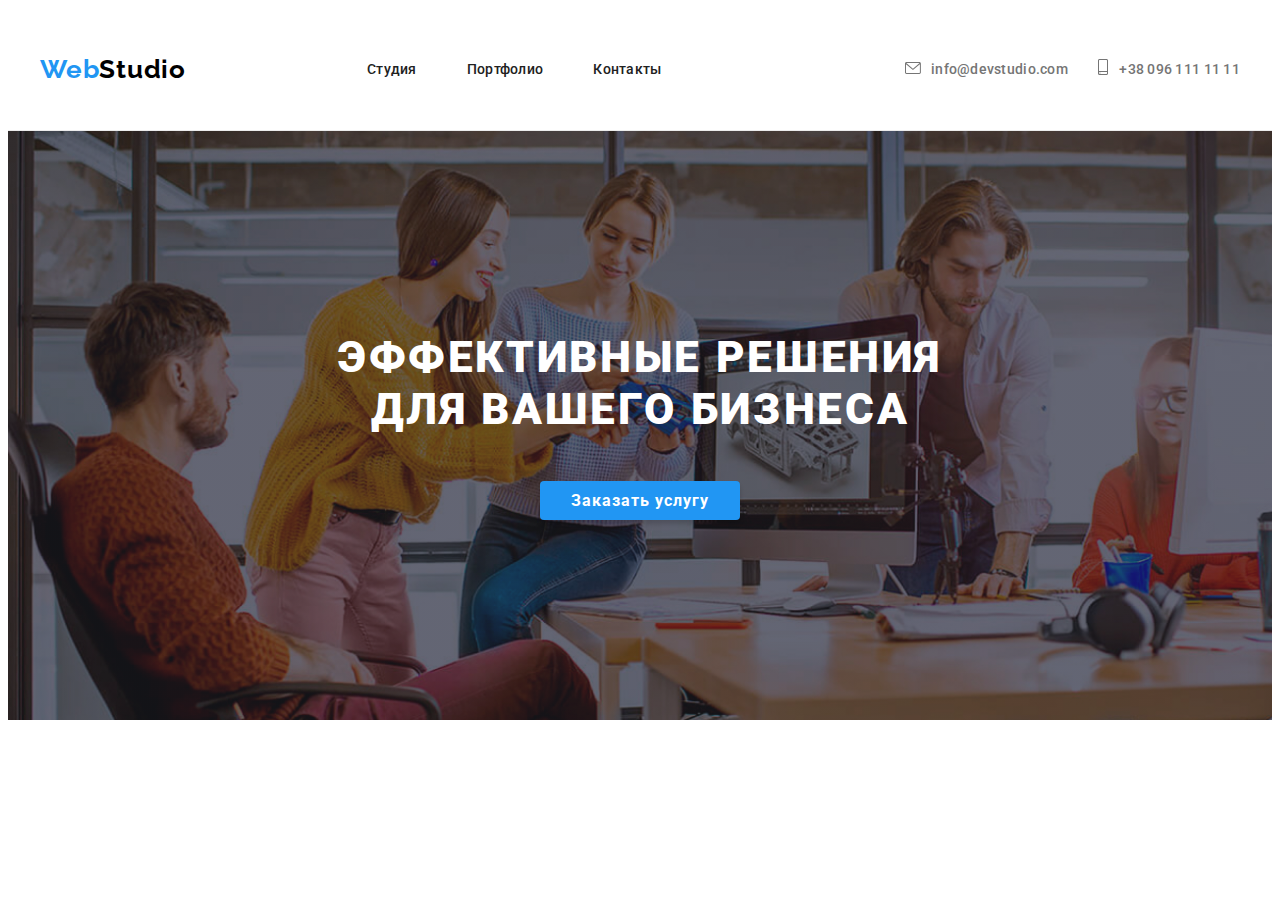
==== commit 3a50db54: "внесла изменения" ====
--- a/index.html
+++ b/index.html
@@ -101,14 +101,14 @@
             </div>
         </div>
     </header>
-    <!-- <main class="main"> -->
+    <main class="main">
         <!-- hero -->
-        <!-- <section class="hero">
+        <section class="hero">
             <div class="container">
                 <h1 class="hero-title">Эффективные решения для вашего бизнеса</h1>
                 <button class="modal-btn" type="button" data-modal-open>Заказать услугу</button>
             </div>
-        </section> -->
+        </section>
         <!-- advantages -->
         <!-- <section class="advantages">
             <div class="container">
--- a/css/main.min.css
+++ b/css/main.min.css
@@ -1,2 +1,2 @@
-:root{--main-font: "Roboto", sans-serif;--secondary-font: "Raleway", sans-serif;--accent-color: #2196f3}.link{text-decoration:none}.list{list-style:none}.address{font-style:normal}h1,h2,h3,h4,h5,h6,p{margin:0}ul{margin:0;padding:0}.box__img,.work-list__img,.team-list__img{display:block}.visually-hidden{position:absolute;width:1px;height:1px;margin:-1px;border:0;padding:0;white-space:nowrap;clip-path:inset(100%);clip:rect(0 0 0 0);overflow:hidden}.container{padding-left:15px;padding-right:15px}header .container{display:flex;align-items:center;justify-content:space-between}@media screen and (min-width: 480px){.container{width:480px;margin:0 auto}}@media screen and (min-width: 768px){.container{width:768px}}@media screen and (min-width: 1200px){.container{width:1200px}}.social-list__link{display:flex;justify-content:center;align-items:center;width:44px;height:44px;border-radius:50%;fill:#afb1b8;transition:background-color 250ms cubic-bezier(0.4, 0, 0.2, 1),fill 250ms cubic-bezier(0.4, 0, 0.2, 1)}.social-list__link:hover,.social-list__link:focus{background-color:var(--accent-color)}.social-list__link:hover .social-list__icon,.social-list__link:focus .social-list__icon{fill:#ffffff}.social-links-wrapper{margin-top:72px;margin-bottom:100px;width:206px;height:80px;margin-left:70px}.social-list__link_theme-dark{display:flex;justify-content:center;align-items:center;width:44px;height:44px;border-radius:50%;fill:#ffffff;background-color:rgba(255,255,255,0.1);transition:background-color 250ms cubic-bezier(0.4, 0, 0.2, 1),fill 250ms cubic-bezier(0.4, 0, 0.2, 1)}.social-list__link_theme-dark:hover,.social-list__link_theme-dark:focus{background-color:var(--accent-color)}.social-list__link_theme-dark:hover .social__icon,.social-list__link_theme-dark:focus .social__icon{fill:#ffffff}.modal-btn{min-width:200px;padding:10px;font-family:var(--main-font);font-weight:700;font-size:16px;line-height:1, 87;letter-spacing:0.06em;color:#ffffff;background-color:var(--accent-color);box-shadow:0px 4px 4px rgba(0,0,0,0.15);border-radius:4px;cursor:pointer;border:none;outline:none;transition:background-color 250ms cubic-bezier(0.4, 0, 0.2, 1)}.modal-btn:hover,.modal-btn:focus{background-color:#188ce8}.modal-form-button{margin-top:30px;align-self:center;padding:10px;font-family:var(--main-font);font-weight:700;font-size:16px;line-height:1, 87;letter-spacing:0.06em;color:#ffffff;background-color:var(--accent-color);box-shadow:0px 4px 4px rgba(0,0,0,0.15);border-radius:4px;cursor:pointer;border:none;outline:none;transition:background-color 250ms cubic-bezier(0.4, 0, 0.2, 1)}.modal-form-button:hover,.modal-form-button:focus{background-color:#188ce8}.logo{font-family:var(--secondary-font);font-weight:700;font-size:26px;line-height:1, 16;letter-spacing:0.03em;color:black}.logo .logo__accent{color:var(--accent-color)}@media screen and (min-width: 1200px){.logo{margin-right:93px;font-family:var(--secondary-font);font-weight:700;font-size:26px;line-height:1, 19;letter-spacing:0.03em;color:black}.logo__accent{color:var(--accent-color)}_theme-dark{margin-right:auto;color:white}}.section-title{margin-bottom:50px;text-align:center;font-family:var(--main-font);font-weight:700;font-size:36px;line-height:1, 16;letter-spacing:0.03em;color:#212121}.advantages-description{font-family:var(--main-font);font-weight:400;font-size:14px;line-height:1, 71;letter-spacing:0.03em;color:#757575}.team-description{margin-bottom:16px;font-family:var(--main-font);font-weight:400;font-size:16px;line-height:1, 18;letter-spacing:0.03em;text-align:center;color:#757575}.img-description{padding-top:10px;font-family:var(--main-font);font-weight:400;font-size:16px;line-height:1, 87px;letter-spacing:0.03em;text-align:left;color:#757575}.social-list{display:flex;align-items:center;justify-content:space-between;margin:0 auto;width:206px;height:44px}.team-title{margin-bottom:10px;font-family:var(--main-font);font-weight:500;font-size:16px;line-height:19px;letter-spacing:0.03em;text-align:center;color:#212121}.advantages-title{margin-bottom:10px;font-family:var(--main-font);font-weight:700;font-size:14px;line-height:1, 14;letter-spacing:0.03em;text-transform:uppercase;color:#212121}.img-title{padding-bottom:10px;margin-bottom:4px;font-family:var(--main-font);font-weight:700;font-size:18px;line-height:2px;letter-spacing:0.06em;color:#212121}.navigation,.navigation-list{display:flex;align-items:center}.navigation__link{font-family:var(--main-font);font-weight:500;font-size:14px;line-height:1, 14;letter-spacing:0.02em;color:#212121;transition:color 250ms cubic-bezier(0.4, 0, 0.2, 1)}.navigation__link:hover,.navigation__link:focus{color:var(--accent-color)}.navigation__link::after{position:absolute;content:"";width:48px;height:4px;border-radius:2px;display:none;top:43px;background-color:var(--accent-color);transition:background-color 250ms cubic-bezier(0.4, 0, 0.2, 1)}.navigation__link:hover::after{display:block}.navigation__item{position:relative}.navigation__item:not(:last-child){margin-right:50px}.navactiv__link{transition:color 250ms cubic-bezier(0.4, 0, 0.2, 1)}.navactiv__link:hover,.navactiv__link:focus{color:var(--accent-color)}.navactiv__link::after{position:absolute;content:"";width:84px;height:4px;border-radius:2px;display:none;top:43px;background-color:var(--accent-color);transition:background-color 250ms cubic-bezier(0.4, 0, 0.2, 1)}.navactiv__link:hover::after{display:block}@media screen and (min-width: 768px){.contacts__link-tel,.contacts__link-email{margin-left:auto;font-family:var(--main-font);font-weight:500;font-size:14px;line-height:1, 14;letter-spacing:0.02em;color:#757575}.contacts__img{fill:#757575}.contacts__icon-tel{width:10px;height:14px}.contacts__icon-email{width:14px;height:10px}}@media screen and (min-width: 1200px){.contacts{margin-left:auto;display:flex;align-items:center}.contacts__item-email{display:flex;align-items:center;margin-right:30px}.contacts__item-tel{display:flex;align-items:center;width:142px}.contacts__link-tel,.contacts__link-email{margin-left:auto;font-family:var(--main-font);font-weight:500;font-size:14px;line-height:1, 14;letter-spacing:0.02em;color:#757575}.contacts__img{margin-right:10px;fill:#757575;transition:fill 250ms cubic-bezier(0.4, 0, 0.2, 1)}.contacts__icon-tel{width:10px;height:16px}.contacts__icon-email{width:16px;height:12px}.contacts__img:hover .contacts__icon-email,.contacts__img:focus .contacts__icon-email{fill:var(--accent-color)}.contacts__link-email{transition:color 250ms cubic-bezier(0.4, 0, 0.2, 1)}.contacts__link-email:hover,.contacts__link-email:focus{color:var(--accent-color)}}.header{padding-top:16px;padding-bottom:16px;height:60px;border-bottom:1px solid #ececec}.navigation-list{display:none}.contacts{display:none}.burger-btn,.mobile-menu-closebtn{position:absolute;top:10px;right:15px;background-color:transparent;border:none;padding:0px;outline:none;fill:#000000;transition:fill 250ms cubic-bezier(0.4, 0, 0.2, 1)}.burger-btn:hover .burger__icon{fill:var(--accent-color)}.mobile-menu-closebtn:hover .mobile-menu-closebtn__icon{fill:var(--accent-color)}.burger__icon,.mobile-menu-closebtn__icon{width:40px;height:40px}.mobile-menu{display:flex;flex-direction:column;justify-content:space-between;position:fixed;top:0;left:50%;width:100vw;max-width:480px;height:100vh;background:#ffffff;padding:48px 40px;transform:translateY(-100%) translateX(-50%);transition:transform 250ms cubic-bezier(0.4, 0, 0.2, 1)}.mobile-menu.is-open{transform:translateY(0) translateX(-50%)}.mobile-menu__item{position:relative}.mobile-menu__item:not(:last-child){margin-bottom:32px}.mobile-menu__link{font-family:var(--main-font);font-weight:500;font-size:40px;line-height:1, 17px;letter-spacing:0.02em;color:#212121;transition:color 250ms cubic-bezier(0.4, 0, 0.2, 1),display 250ms cubic-bezier(0.4, 0, 0.2, 1)}.mobile-menu__link:hover,.mobile-menu__link:focus{color:var(--accent-color)}.mobile-menu__link:hover::after{display:block}.mobile-menu__link::after{position:absolute;display:none;left:0px;bottom:0px;content:"";width:139px;height:4px;border-radius:2px;background-color:var(--accent-color)}.mobile-menu-contact__item-email{margin-top:32px}.mobile-menu-contact__link{font-family:var(--main-font);font-weight:500;font-size:34px;line-height:1, 17;letter-spacing:0.02em;color:var(--accent-color)}.contact__link-email{color:#757575;line-height:1, 16}.mobile-menu-social-list{display:flex;margin-top:64px}.mobile-menu-social__item:not(:last-child){padding-right:10px}.mobile-menu-social__item:not(:last-child)::after{content:"";width:22px;height:0px;margin:0 10px;border:1px solid rgba(33,33,33,0.2);transform:rotate(90deg)}.mobile-menu-social-list__link{font-family:var(--main-font);font-weight:500;font-size:18px;line-height:1, 22;letter-spacing:0.02em;color:var(--accent-color)}@media screen and (min-width: 768px){.burger-btn{display:none}.mobile-menu{display:none}.navigation-list{display:flex;margin-left:88px}.contacts{display:block}.header{display:flex;align-items:center;padding-top:21px;padding-bottom:21px;height:80px}}@media screen and (min-width: 1200px){.header{display:flex;align-items:center}.contacts{display:flex}}.hero{background-color:#2f303a;text-align:center;padding-top:200px;padding-bottom:200px;background-image:linear-gradient(rgba(47,48,58,0.4), rgba(47,48,58,0.4)),url("../images/hero_bg.jpg");background-repeat:no-repeat;background-size:cover}.hero-title{margin:0 auto;padding-bottom:30px;width:696px;height:120px;font-family:var(--main-font);font-weight:900;font-size:44px;line-height:1, 36;letter-spacing:0.06em;text-transform:uppercase;color:#ffffff}.advantages{padding-top:94px;padding-bottom:47px}.advantages-list{display:flex;margin-left:-30px;margin-top:-30px}.advantages-list .advantages__item{flex-basis:calc(100% / 3- 30px);margin-left:30px;margin-top:30px}.advantages-list .advantages__item .advantages__img{display:flex;align-items:center;justify-content:center;background:#f5f4fa;border-radius:4px;margin-bottom:30px;width:270px;height:120px}.advantages__icon{fill:#212121,var(--accent-color)}.work{padding-top:47px;padding-bottom:94px}.work-list{display:flex;flex-wrap:wrap;margin-left:-30px;margin-top:-30px}.work-list__item{position:relative;flex-basis:calc(100% / 3- 30px);margin-left:30px;margin-top:30px}.label{display:flex;align-items:center;justify-content:center;width:370px;height:70px;position:absolute;bottom:0px;left:0px;background-color:rgba(47,48,58,0.8);font-family:var(--main-font);font-weight:700;font-size:14px;line-height:1, 14;text-align:center;letter-spacing:0.03em;text-transform:uppercase;color:#ffffff}.our-team{padding-top:94px;padding-bottom:94px;background:#f5f4fa}.team-list{display:flex;flex-wrap:wrap;margin-left:-30px;margin-top:-30px}.team-list-content{padding-top:30px;padding-bottom:30px;background:#ffffff;box-shadow:0px 1px 3px rgba(0,0,0,0.12),0px 1px 1px rgba(0,0,0,0.14),0px 2px 1px rgba(0,0,0,0.2);border-radius:0px 0px 4px 4px}.team-list__item{flex-basis:calc(100% / 3- 30px);margin-left:30px;margin-top:30px}.clients{padding-top:94px;padding-bottom:94px}.clients .clients-list{display:flex;flex-wrap:wrap;margin-left:-30px;margin-top:-30px}.clients-list__item{display:flex;align-items:center;justify-content:center;flex-basis:calc(100% / 6- 30px);margin-top:30px;margin-left:30px;border:1px solid #afb1b8;border-radius:4px;width:170px;height:90px;transition:border-color 250ms cubic-bezier(0.4, 0, 0.2, 1)}.clients-list__item:hover,.clients-list__item:focus{border-color:var(--accent-color)}.clients-list__icon{fill:#afb1b8}.clients-list__item:hover .clients-list__icon,.clients-list__item:focus .clients-list__icon{fill:var(--accent-color)}.clients-list__link{transition:fill 250ms cubic-bezier(0.4, 0, 0.2, 1)}.footer{background-color:#2f303a}.footer .container{display:flex}.adress-links-wrapper{margin-top:60px;margin-bottom:60px;width:231px;height:81px}.address-list :not(:last-child){margin-bottom:9px}.address{margin-top:20px}.address-list__link{color:#ffffff}.address-list__link-email,.address-list__link-tel{font-family:var(--main-font);font-weight:400;font-size:14px;line-height:1, 71;letter-spacing:0.03em;color:rgba(255,255,255,0.6)}.social-links-wrapper__title{margin-bottom:20px;font-family:var(--main-font);font-weight:700;font-size:14px;line-height:1, 14;letter-spacing:0.03em;text-transform:uppercase;color:#ffffff}.mail-wrapper{width:570px;min-height:86px;margin-left:93px;margin-top:72px}.footer-form{position:relative;width:100%;min-height:50px}.mail-wrapper__title{font-family:var(--main-font);font-weight:700;font-size:14px;line-height:1, 14;letter-spacing:0.03em;text-transform:uppercase;color:#ffffff;padding-bottom:20px}.footer-form__input{position:absolute;left:0;bottom:0;display:flex;align-items:center;padding-left:16px;width:358px;min-height:50px;font-family:var(--main-font);font-weight:400;font-size:16px;line-height:1.25px;letter-spacing:0.03em;color:#ffffff;border:1px solid rgba(255,255,255,0.3);filter:drop-shadow(0px 4px 4px rgba(0,0,0,0.15));border-radius:4px;background-color:#2f303a;outline:none}.footer-form__input::placeholder{color:rgba(255,255,255,0.6)}.footer-form-button{display:flex;align-items:center;padding-left:29px;font-family:var(--main-font);font-weight:700;font-size:16px;line-height:1, 87px;letter-spacing:0.06em;color:#ffffff;position:absolute;width:200px;min-height:50px;right:0;bottom:0;cursor:pointer;border:none;background:var(--accent-color);box-shadow:0px 4px 4px rgba(0,0,0,0.15);border-radius:4px;outline:none}.footer-form__icon{margin-left:10px}.backdrop{position:fixed;top:0;left:0;width:100vw;height:100vh;background-color:rgba(0,0,0,0.2);transition:all 250ms cubic-bezier(0.4, 0, 0.2, 1)}.modal{position:absolute;top:50%;left:50%;padding:40px;transform:translate(-50%, -50%);width:528px;height:581px;background-color:#ffffff;box-shadow:0px 1px 3px rgba(0,0,0,0.12),0px 1px 1px rgba(0,0,0,0.14),0px 2px 1px rgba(0,0,0,0.2);border-radius:4px}.modal-btn-close{position:absolute;display:flex;align-items:center;justify-content:center;top:8px;right:8px;width:30px;height:30px;fill:#000000;background:#ffffff;border:1px solid rgba(0,0,0,0.1);border-radius:50%;cursor:pointer;transition:fill 250ms cubic-bezier(0.4, 0, 0.2, 1)}.modal-btn-close:hover,.modal-btn-close:focus{fill:var(--accent-color)}.is-hidden{opacity:0;visibility:hidden;pointer-events:none}.modal-title{font-family:var(--main-font);font-weight:400;font-size:20px;line-height:1, 15px;letter-spacing:0.03em;color:#212121}.modal-form{margin-top:12px;display:flex;flex-direction:column;width:448px}.modal-form__label{margin-bottom:10px;font-family:var(--main-font);font-weight:400;font-size:12px;line-height:1, 16px;letter-spacing:0.01em;color:#757575}.modal-form__wrapper{position:relative;display:block;margin-top:4px}.modal-form__input{height:40px;width:100%;padding-left:42px;border:1px solid rgba(33,33,33,0.2);box-sizing:border-box;border-radius:4px;transition:border-color 250ms cubic-bezier(0.4, 0, 0.2, 1)}.modal-form__input:focus{outline:none;border-color:var(--accent-color)}.modal-form__icon{position:absolute;left:12px;top:50%;transform:translateY(-50%);transition:fill 250ms cubic-bezier(0.4, 0, 0.2, 1)}.modal-form__input:focus+.modal-form__icon{fill:var(--accent-color)}.modal-form__comment{height:120px;width:100%;padding-left:16px;padding-top:17px;margin-top:4px;resize:none;border:1px solid rgba(33,33,33,0.2);border-radius:4px;transition:border-color 250ms cubic-bezier(0.4, 0, 0.2, 1)}.modal-form__comment::placeholder{color:rgba(117,117,117,0.5)}.modal-form__comment:focus{outline:none;border-color:var(--accent-color)}.modal-form__chek{display:flex;align-items:center}.modal-form__chek::before{display:block;content:"";width:16px;height:15px;outline:1px solid #212121;cursor:pointer;margin-right:8px}.modal-form__term:checked+.modal-form__chek::before{background-image:url("../images/iconcheck.svg");background-position:center;border:0.2px solid #ffffff}.modal-form__term:focus+.modal-form__chek::before{outline:1px solid #ffffff}.modal-form__link{color:var(--accent-color);transition:color 250ms cubic-bezier(0.4, 0, 0.2, 1)}.modal-form__link:hover,.modal-form__link:focus{color:#188ce8}.filters-portfolio{padding-top:94px;padding-bottom:34px}.button-list{display:flex;justify-content:center}.button-list__item:not(:last-child){margin-right:8px}.button-list__btn,.button-list__activbtn{min-width:86px;padding:6px;font-family:var(--main-font);font-weight:500;font-size:16px;line-height:1, 6px;letter-spacing:0.03em;color:#212121;cursor:pointer;background-color:#f5f4fa;border:none;border-radius:4px}.button-list__activbtn{transition:color 250ms cubic-bezier(0.4, 0, 0.2, 1),background-color 250ms cubic-bezier(0.4, 0, 0.2, 1),box-shadow 250ms cubic-bezier(0.4, 0, 0.2, 1)}.button-list__activbtn:hover,.button-list__activbtn:focus{color:#ffffff;background-color:var(--accent-color);box-shadow:0px 3px 1px rgba(0,0,0,0.1),0px 1px 2px rgba(0,0,0,0.08),0px 2px 2px rgba(0,0,0,0.12)}.button-list__btn{transition:box-shadow 250ms cubic-bezier(0.4, 0, 0.2, 1)}.button-list__btn:hover,.button-list__btn:focus{box-shadow:0px 3px 1px rgba(0,0,0,0.1),0px 1px 2px rgba(0,0,0,0.08),0px 2px 2px rgba(0,0,0,0.12)}.portfolio-cards{padding-bottom:94px}.portfolio-list__link{display:block}.portfolio-list__link:hover .overlay,.portfolio-list__link:focus .overlay{transform:translateY(0%)}.portfolio-list{display:flex;flex-wrap:wrap;margin-left:-30px;margin-top:-30px}.portfolio-list .portfolio__item{flex-basis:calc(100% / 3- 30px);margin-left:30px;margin-top:30px;transition:box-shadow 250ms cubic-bezier(0.4, 0, 0.2, 1)}.portfolio-list .portfolio__item:hover .portfolio-list__link,.portfolio-list .portfolio__item:focus .portfolio-list__link{box-shadow:0px 1px 1px rgba(0,0,0,0.12),0px 4px 4px rgba(0,0,0,0.06),1px 4px 6px rgba(0,0,0,0.16)}.portfolio-card-content{background-color:#ffffff;border-bottom:1px solid #eeeeee;padding:20px 24px}.box{position:relative;overflow:hidden}.overlay{display:flex;align-items:center;justify-content:center;position:absolute;padding-left:24px;width:100%;height:100%;top:0;left:0;font-family:var(--main-font);font-weight:400;font-size:18px;line-height:1, 55;letter-spacing:0.03em;color:#ffffff;transform:translateY(100%);transition:transform 250ms cubic-bezier(0.4, 0, 0.2, 1);background:rgba(33,150,243,0.9)}
+:root{--main-font: "Roboto", sans-serif;--secondary-font: "Raleway", sans-serif;--accent-color: #2196f3}.link{text-decoration:none}.list{list-style:none}.address{font-style:normal}h1,h2,h3,h4,h5,h6,p{margin:0}ul{margin:0;padding:0}.box__img,.work-list__img,.team-list__img{display:block}.visually-hidden{position:absolute;width:1px;height:1px;margin:-1px;border:0;padding:0;white-space:nowrap;clip-path:inset(100%);clip:rect(0 0 0 0);overflow:hidden}.container{padding-left:15px;padding-right:15px}header .container{display:flex;align-items:center;justify-content:space-between}@media screen and (min-width: 480px){.container{width:480px;margin:0 auto}}@media screen and (min-width: 768px){.container{width:768px}}@media screen and (min-width: 1200px){.container{width:1200px}}.social-list__link{display:flex;justify-content:center;align-items:center;width:44px;height:44px;border-radius:50%;fill:#afb1b8;transition:background-color 250ms cubic-bezier(0.4, 0, 0.2, 1),fill 250ms cubic-bezier(0.4, 0, 0.2, 1)}.social-list__link:hover,.social-list__link:focus{background-color:var(--accent-color)}.social-list__link:hover .social-list__icon,.social-list__link:focus .social-list__icon{fill:#ffffff}.social-links-wrapper{margin-top:72px;margin-bottom:100px;width:206px;height:80px;margin-left:70px}.social-list__link_theme-dark{display:flex;justify-content:center;align-items:center;width:44px;height:44px;border-radius:50%;fill:#ffffff;background-color:rgba(255,255,255,0.1);transition:background-color 250ms cubic-bezier(0.4, 0, 0.2, 1),fill 250ms cubic-bezier(0.4, 0, 0.2, 1)}.social-list__link_theme-dark:hover,.social-list__link_theme-dark:focus{background-color:var(--accent-color)}.social-list__link_theme-dark:hover .social__icon,.social-list__link_theme-dark:focus .social__icon{fill:#ffffff}.modal-btn{min-width:200px;padding:10px;font-family:var(--main-font);font-weight:700;font-size:16px;line-height:1, 87;letter-spacing:0.06em;color:#ffffff;background-color:var(--accent-color);box-shadow:0px 4px 4px rgba(0,0,0,0.15);border-radius:4px;cursor:pointer;border:none;outline:none;transition:background-color 250ms cubic-bezier(0.4, 0, 0.2, 1)}.modal-btn:hover,.modal-btn:focus{background-color:#188ce8}.modal-form-button{margin-top:30px;align-self:center;padding:10px;font-family:var(--main-font);font-weight:700;font-size:16px;line-height:1, 87;letter-spacing:0.06em;color:#ffffff;background-color:var(--accent-color);box-shadow:0px 4px 4px rgba(0,0,0,0.15);border-radius:4px;cursor:pointer;border:none;outline:none;transition:background-color 250ms cubic-bezier(0.4, 0, 0.2, 1)}.modal-form-button:hover,.modal-form-button:focus{background-color:#188ce8}.logo{font-family:var(--secondary-font);font-weight:700;font-size:26px;line-height:1, 16;letter-spacing:0.03em;color:black}.logo .logo__accent{color:var(--accent-color)}@media screen and (min-width: 1200px){.logo{margin-right:93px;font-family:var(--secondary-font);font-weight:700;font-size:26px;line-height:1, 19;letter-spacing:0.03em;color:black}.logo__accent{color:var(--accent-color)}_theme-dark{margin-right:auto;color:white}}.section-title{margin-bottom:50px;text-align:center;font-family:var(--main-font);font-weight:700;font-size:36px;line-height:1, 16;letter-spacing:0.03em;color:#212121}.advantages-description{font-family:var(--main-font);font-weight:400;font-size:14px;line-height:1, 71;letter-spacing:0.03em;color:#757575}.team-description{margin-bottom:16px;font-family:var(--main-font);font-weight:400;font-size:16px;line-height:1, 18;letter-spacing:0.03em;text-align:center;color:#757575}.img-description{padding-top:10px;font-family:var(--main-font);font-weight:400;font-size:16px;line-height:1, 87px;letter-spacing:0.03em;text-align:left;color:#757575}.social-list{display:flex;align-items:center;justify-content:space-between;margin:0 auto;width:206px;height:44px}.team-title{margin-bottom:10px;font-family:var(--main-font);font-weight:500;font-size:16px;line-height:19px;letter-spacing:0.03em;text-align:center;color:#212121}.advantages-title{margin-bottom:10px;font-family:var(--main-font);font-weight:700;font-size:14px;line-height:1, 14;letter-spacing:0.03em;text-transform:uppercase;color:#212121}.img-title{padding-bottom:10px;margin-bottom:4px;font-family:var(--main-font);font-weight:700;font-size:18px;line-height:2px;letter-spacing:0.06em;color:#212121}.navigation,.navigation-list{display:flex;align-items:center}.navigation__link{font-family:var(--main-font);font-weight:500;font-size:14px;line-height:1, 14;letter-spacing:0.02em;color:#212121;transition:color 250ms cubic-bezier(0.4, 0, 0.2, 1)}.navigation__link:hover,.navigation__link:focus{color:var(--accent-color)}.navigation__link::after{position:absolute;content:"";width:48px;height:4px;border-radius:2px;display:none;top:43px;background-color:var(--accent-color);transition:background-color 250ms cubic-bezier(0.4, 0, 0.2, 1)}.navigation__link:hover::after{display:block}.navigation__item{position:relative}.navigation__item:not(:last-child){margin-right:50px}.navactiv__link{transition:color 250ms cubic-bezier(0.4, 0, 0.2, 1)}.navactiv__link:hover,.navactiv__link:focus{color:var(--accent-color)}.navactiv__link::after{position:absolute;content:"";width:84px;height:4px;border-radius:2px;display:none;top:43px;background-color:var(--accent-color);transition:background-color 250ms cubic-bezier(0.4, 0, 0.2, 1)}.navactiv__link:hover::after{display:block}@media screen and (min-width: 768px){.contacts__link-tel,.contacts__link-email{margin-left:auto;font-family:var(--main-font);font-weight:500;font-size:14px;line-height:1, 14;letter-spacing:0.02em;color:#757575}.contacts__img{fill:#757575}.contacts__icon-tel{width:10px;height:14px}.contacts__icon-email{width:14px;height:10px}}@media screen and (min-width: 1200px){.contacts{margin-left:auto;display:flex;align-items:center}.contacts__item-email{display:flex;align-items:center;margin-right:30px}.contacts__item-tel{display:flex;align-items:center;width:142px}.contacts__link-tel,.contacts__link-email{margin-left:auto;font-family:var(--main-font);font-weight:500;font-size:14px;line-height:1, 14;letter-spacing:0.02em;color:#757575}.contacts__img{margin-right:10px;fill:#757575;transition:fill 250ms cubic-bezier(0.4, 0, 0.2, 1)}.contacts__icon-tel{width:10px;height:16px}.contacts__icon-email{width:16px;height:12px}.contacts__img:hover .contacts__icon-email,.contacts__img:focus .contacts__icon-email{fill:var(--accent-color)}.contacts__link-email{transition:color 250ms cubic-bezier(0.4, 0, 0.2, 1)}.contacts__link-email:hover,.contacts__link-email:focus{color:var(--accent-color)}}.header{padding-top:16px;padding-bottom:16px;height:60px;border-bottom:1px solid #ececec}.navigation-list{display:none}.contacts{display:none}.burger-btn,.mobile-menu-closebtn{position:absolute;top:10px;right:15px;background-color:transparent;border:none;padding:0px;outline:none;fill:#000000;transition:fill 250ms cubic-bezier(0.4, 0, 0.2, 1)}.burger-btn:hover .burger__icon{fill:var(--accent-color)}.mobile-menu-closebtn:hover .mobile-menu-closebtn__icon{fill:var(--accent-color)}.burger__icon,.mobile-menu-closebtn__icon{width:40px;height:40px}.mobile-menu{display:flex;flex-direction:column;justify-content:space-between;position:fixed;top:0;left:50%;width:100vw;max-width:480px;height:100vh;background:#ffffff;padding:48px 40px;transform:translateY(-100%) translateX(-50%);transition:transform 250ms cubic-bezier(0.4, 0, 0.2, 1)}.mobile-menu.is-open{transform:translateY(0) translateX(-50%)}.mobile-menu__item{position:relative}.mobile-menu__item:not(:last-child){margin-bottom:32px}.mobile-menu__link{font-family:var(--main-font);font-weight:500;font-size:40px;line-height:1, 17px;letter-spacing:0.02em;color:#212121;transition:color 250ms cubic-bezier(0.4, 0, 0.2, 1),display 250ms cubic-bezier(0.4, 0, 0.2, 1)}.mobile-menu__link:hover,.mobile-menu__link:focus{color:var(--accent-color)}.mobile-menu__link:hover::after{display:block}.mobile-menu__link::after{position:absolute;display:none;left:0px;bottom:0px;content:"";width:139px;height:4px;border-radius:2px;background-color:var(--accent-color)}.mobile-menu-contact__item-email{margin-top:32px}.mobile-menu-contact__link{font-family:var(--main-font);font-weight:500;font-size:34px;line-height:1, 17;letter-spacing:0.02em;color:var(--accent-color)}.contact__link-email{color:#757575;line-height:1, 16;font-size:24px}.mobile-menu-social-list{display:flex;margin-top:64px}.mobile-menu-social__item:not(:last-child){padding-right:10px}.mobile-menu-social__item:not(:last-child)::after{content:"";width:22px;height:0px;margin:0 10px;border:1px solid rgba(33,33,33,0.2);transform:rotate(90deg)}.mobile-menu-social-list__link{font-family:var(--main-font);font-weight:500;font-size:18px;line-height:1, 22;letter-spacing:0.02em;color:var(--accent-color)}@media screen and (min-width: 768px){.burger-btn{display:none}.mobile-menu{display:none}.navigation-list{display:flex;margin-left:88px}.contacts{display:block}.header{display:flex;align-items:center;padding-top:21px;padding-bottom:21px;height:80px}}@media screen and (min-width: 1200px){.header{display:flex;align-items:center}.contacts{display:flex}}.hero{background-color:#2f303a;text-align:center}@media screen and (max-width: 1199px){.hero{padding-top:118px;padding-bottom:118px}.hero-title{margin:0 auto;padding-bottom:30px;width:360px;font-family:var(--main-font);font-weight:900;font-size:26px;line-height:1, 61;letter-spacing:0.06em;text-transform:uppercase;color:#ffffff}}@media screen and (min-width: 1200px){.hero{padding-top:200px;padding-bottom:200px;background-image:linear-gradient(rgba(47,48,58,0.4), rgba(47,48,58,0.4)),url("../images/hero_bg.jpg");background-repeat:no-repeat;background-size:cover}.hero-title{margin:0 auto;padding-bottom:30px;width:696px;height:120px;font-family:var(--main-font);font-weight:900;font-size:44px;line-height:1, 36;letter-spacing:0.06em;text-transform:uppercase;color:#ffffff}}.advantages{padding-top:94px;padding-bottom:47px}.advantages-list{display:flex;margin-left:-30px;margin-top:-30px}.advantages-list .advantages__item{flex-basis:calc(100% / 3- 30px);margin-left:30px;margin-top:30px}.advantages-list .advantages__item .advantages__img{display:flex;align-items:center;justify-content:center;background:#f5f4fa;border-radius:4px;margin-bottom:30px;width:270px;height:120px}.advantages__icon{fill:#212121,var(--accent-color)}.work{padding-top:47px;padding-bottom:94px}.work-list{display:flex;flex-wrap:wrap;margin-left:-30px;margin-top:-30px}.work-list__item{position:relative;flex-basis:calc(100% / 3- 30px);margin-left:30px;margin-top:30px}.label{display:flex;align-items:center;justify-content:center;width:370px;height:70px;position:absolute;bottom:0px;left:0px;background-color:rgba(47,48,58,0.8);font-family:var(--main-font);font-weight:700;font-size:14px;line-height:1, 14;text-align:center;letter-spacing:0.03em;text-transform:uppercase;color:#ffffff}.our-team{padding-top:94px;padding-bottom:94px;background:#f5f4fa}.team-list{display:flex;flex-wrap:wrap;margin-left:-30px;margin-top:-30px}.team-list-content{padding-top:30px;padding-bottom:30px;background:#ffffff;box-shadow:0px 1px 3px rgba(0,0,0,0.12),0px 1px 1px rgba(0,0,0,0.14),0px 2px 1px rgba(0,0,0,0.2);border-radius:0px 0px 4px 4px}.team-list__item{flex-basis:calc(100% / 3- 30px);margin-left:30px;margin-top:30px}.clients{padding-top:94px;padding-bottom:94px}.clients .clients-list{display:flex;flex-wrap:wrap;margin-left:-30px;margin-top:-30px}.clients-list__item{display:flex;align-items:center;justify-content:center;flex-basis:calc(100% / 6- 30px);margin-top:30px;margin-left:30px;border:1px solid #afb1b8;border-radius:4px;width:170px;height:90px;transition:border-color 250ms cubic-bezier(0.4, 0, 0.2, 1)}.clients-list__item:hover,.clients-list__item:focus{border-color:var(--accent-color)}.clients-list__icon{fill:#afb1b8}.clients-list__item:hover .clients-list__icon,.clients-list__item:focus .clients-list__icon{fill:var(--accent-color)}.clients-list__link{transition:fill 250ms cubic-bezier(0.4, 0, 0.2, 1)}.footer{background-color:#2f303a}.footer .container{display:flex}.adress-links-wrapper{margin-top:60px;margin-bottom:60px;width:231px;height:81px}.address-list :not(:last-child){margin-bottom:9px}.address{margin-top:20px}.address-list__link{color:#ffffff}.address-list__link-email,.address-list__link-tel{font-family:var(--main-font);font-weight:400;font-size:14px;line-height:1, 71;letter-spacing:0.03em;color:rgba(255,255,255,0.6)}.social-links-wrapper__title{margin-bottom:20px;font-family:var(--main-font);font-weight:700;font-size:14px;line-height:1, 14;letter-spacing:0.03em;text-transform:uppercase;color:#ffffff}.mail-wrapper{width:570px;min-height:86px;margin-left:93px;margin-top:72px}.footer-form{position:relative;width:100%;min-height:50px}.mail-wrapper__title{font-family:var(--main-font);font-weight:700;font-size:14px;line-height:1, 14;letter-spacing:0.03em;text-transform:uppercase;color:#ffffff;padding-bottom:20px}.footer-form__input{position:absolute;left:0;bottom:0;display:flex;align-items:center;padding-left:16px;width:358px;min-height:50px;font-family:var(--main-font);font-weight:400;font-size:16px;line-height:1.25px;letter-spacing:0.03em;color:#ffffff;border:1px solid rgba(255,255,255,0.3);filter:drop-shadow(0px 4px 4px rgba(0,0,0,0.15));border-radius:4px;background-color:#2f303a;outline:none}.footer-form__input::placeholder{color:rgba(255,255,255,0.6)}.footer-form-button{display:flex;align-items:center;padding-left:29px;font-family:var(--main-font);font-weight:700;font-size:16px;line-height:1, 87px;letter-spacing:0.06em;color:#ffffff;position:absolute;width:200px;min-height:50px;right:0;bottom:0;cursor:pointer;border:none;background:var(--accent-color);box-shadow:0px 4px 4px rgba(0,0,0,0.15);border-radius:4px;outline:none}.footer-form__icon{margin-left:10px}.backdrop{position:fixed;top:0;left:0;width:100vw;height:100vh;background-color:rgba(0,0,0,0.2);transition:all 250ms cubic-bezier(0.4, 0, 0.2, 1)}.modal{position:absolute;top:50%;left:50%;padding:40px;transform:translate(-50%, -50%);width:528px;height:581px;background-color:#ffffff;box-shadow:0px 1px 3px rgba(0,0,0,0.12),0px 1px 1px rgba(0,0,0,0.14),0px 2px 1px rgba(0,0,0,0.2);border-radius:4px}.modal-btn-close{position:absolute;display:flex;align-items:center;justify-content:center;top:8px;right:8px;width:30px;height:30px;fill:#000000;background:#ffffff;border:1px solid rgba(0,0,0,0.1);border-radius:50%;cursor:pointer;transition:fill 250ms cubic-bezier(0.4, 0, 0.2, 1)}.modal-btn-close:hover,.modal-btn-close:focus{fill:var(--accent-color)}.is-hidden{opacity:0;visibility:hidden;pointer-events:none}.modal-title{font-family:var(--main-font);font-weight:400;font-size:20px;line-height:1, 15px;letter-spacing:0.03em;color:#212121}.modal-form{margin-top:12px;display:flex;flex-direction:column;width:448px}.modal-form__label{margin-bottom:10px;font-family:var(--main-font);font-weight:400;font-size:12px;line-height:1, 16px;letter-spacing:0.01em;color:#757575}.modal-form__wrapper{position:relative;display:block;margin-top:4px}.modal-form__input{height:40px;width:100%;padding-left:42px;border:1px solid rgba(33,33,33,0.2);box-sizing:border-box;border-radius:4px;transition:border-color 250ms cubic-bezier(0.4, 0, 0.2, 1)}.modal-form__input:focus{outline:none;border-color:var(--accent-color)}.modal-form__icon{position:absolute;left:12px;top:50%;transform:translateY(-50%);transition:fill 250ms cubic-bezier(0.4, 0, 0.2, 1)}.modal-form__input:focus+.modal-form__icon{fill:var(--accent-color)}.modal-form__comment{height:120px;width:100%;padding-left:16px;padding-top:17px;margin-top:4px;resize:none;border:1px solid rgba(33,33,33,0.2);border-radius:4px;transition:border-color 250ms cubic-bezier(0.4, 0, 0.2, 1)}.modal-form__comment::placeholder{color:rgba(117,117,117,0.5)}.modal-form__comment:focus{outline:none;border-color:var(--accent-color)}.modal-form__chek{display:flex;align-items:center}.modal-form__chek::before{display:block;content:"";width:16px;height:15px;outline:1px solid #212121;cursor:pointer;margin-right:8px}.modal-form__term:checked+.modal-form__chek::before{background-image:url("../images/iconcheck.svg");background-position:center;border:0.2px solid #ffffff}.modal-form__term:focus+.modal-form__chek::before{outline:1px solid #ffffff}.modal-form__link{color:var(--accent-color);transition:color 250ms cubic-bezier(0.4, 0, 0.2, 1)}.modal-form__link:hover,.modal-form__link:focus{color:#188ce8}.filters-portfolio{padding-top:94px;padding-bottom:34px}.button-list{display:flex;justify-content:center}.button-list__item:not(:last-child){margin-right:8px}.button-list__btn,.button-list__activbtn{min-width:86px;padding:6px;font-family:var(--main-font);font-weight:500;font-size:16px;line-height:1, 6px;letter-spacing:0.03em;color:#212121;cursor:pointer;background-color:#f5f4fa;border:none;border-radius:4px}.button-list__activbtn{transition:color 250ms cubic-bezier(0.4, 0, 0.2, 1),background-color 250ms cubic-bezier(0.4, 0, 0.2, 1),box-shadow 250ms cubic-bezier(0.4, 0, 0.2, 1)}.button-list__activbtn:hover,.button-list__activbtn:focus{color:#ffffff;background-color:var(--accent-color);box-shadow:0px 3px 1px rgba(0,0,0,0.1),0px 1px 2px rgba(0,0,0,0.08),0px 2px 2px rgba(0,0,0,0.12)}.button-list__btn{transition:box-shadow 250ms cubic-bezier(0.4, 0, 0.2, 1)}.button-list__btn:hover,.button-list__btn:focus{box-shadow:0px 3px 1px rgba(0,0,0,0.1),0px 1px 2px rgba(0,0,0,0.08),0px 2px 2px rgba(0,0,0,0.12)}.portfolio-cards{padding-bottom:94px}.portfolio-list__link{display:block}.portfolio-list__link:hover .overlay,.portfolio-list__link:focus .overlay{transform:translateY(0%)}.portfolio-list{display:flex;flex-wrap:wrap;margin-left:-30px;margin-top:-30px}.portfolio-list .portfolio__item{flex-basis:calc(100% / 3- 30px);margin-left:30px;margin-top:30px;transition:box-shadow 250ms cubic-bezier(0.4, 0, 0.2, 1)}.portfolio-list .portfolio__item:hover .portfolio-list__link,.portfolio-list .portfolio__item:focus .portfolio-list__link{box-shadow:0px 1px 1px rgba(0,0,0,0.12),0px 4px 4px rgba(0,0,0,0.06),1px 4px 6px rgba(0,0,0,0.16)}.portfolio-card-content{background-color:#ffffff;border-bottom:1px solid #eeeeee;padding:20px 24px}.box{position:relative;overflow:hidden}.overlay{display:flex;align-items:center;justify-content:center;position:absolute;padding-left:24px;width:100%;height:100%;top:0;left:0;font-family:var(--main-font);font-weight:400;font-size:18px;line-height:1, 55;letter-spacing:0.03em;color:#ffffff;transform:translateY(100%);transition:transform 250ms cubic-bezier(0.4, 0, 0.2, 1);background:rgba(33,150,243,0.9)}
 /*# sourceMappingURL=main.min.css.map */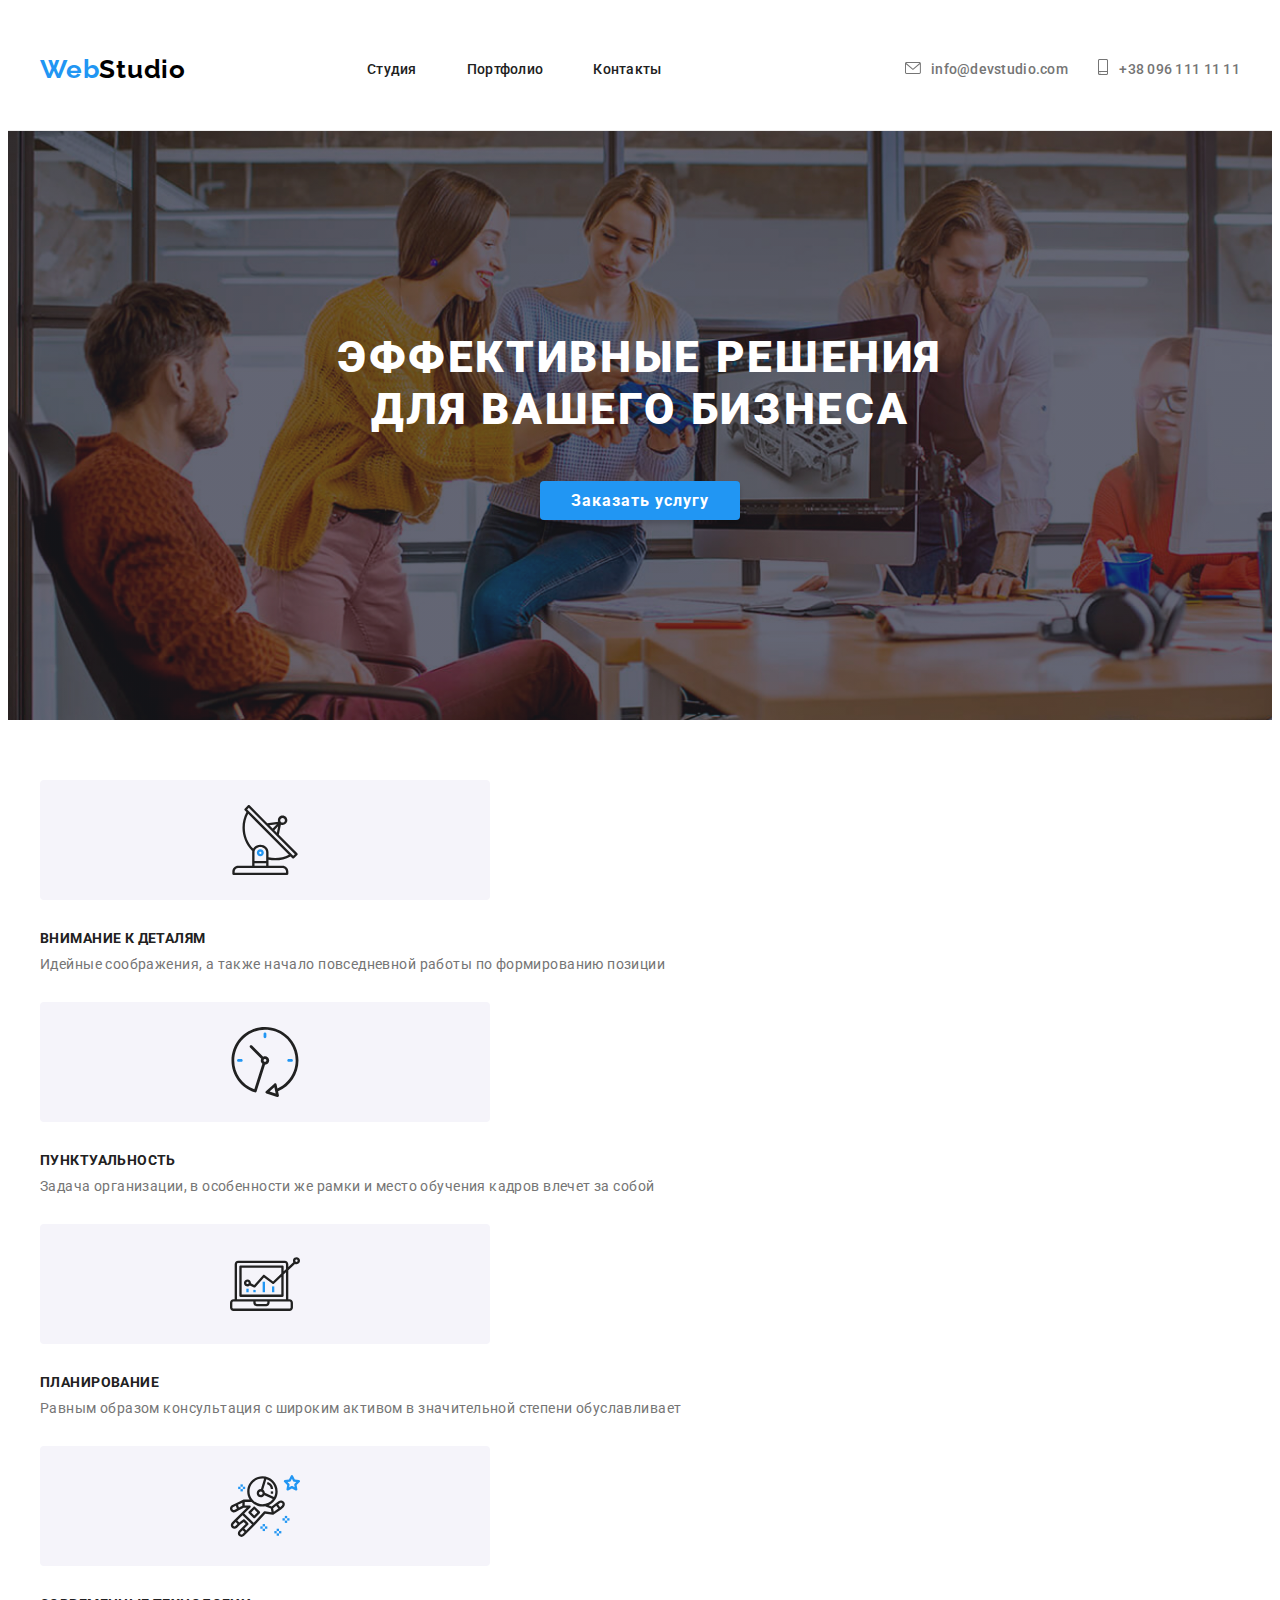
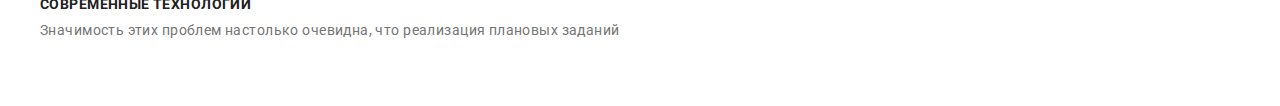
==== commit 740e9a4a: "внесла изменения" ====
--- a/index.html
+++ b/index.html
@@ -110,7 +110,7 @@
             </div>
         </section>
         <!-- advantages -->
-        <!-- <section class="advantages">
+        <section class="advantages">
             <div class="container">
                 <ul class="advantages-list list">
                     <li class="advantages__item">
@@ -155,7 +155,7 @@
                     </li>
                 </ul>
             </div>
-        </section> -->
+        </section>
         <!-- what are we doing -->
         <!-- <section class="work">
             <div class="container">
--- a/css/main.min.css
+++ b/css/main.min.css
@@ -1,2 +1,2 @@
-:root{--main-font: "Roboto", sans-serif;--secondary-font: "Raleway", sans-serif;--accent-color: #2196f3}.link{text-decoration:none}.list{list-style:none}.address{font-style:normal}h1,h2,h3,h4,h5,h6,p{margin:0}ul{margin:0;padding:0}.box__img,.work-list__img,.team-list__img{display:block}.visually-hidden{position:absolute;width:1px;height:1px;margin:-1px;border:0;padding:0;white-space:nowrap;clip-path:inset(100%);clip:rect(0 0 0 0);overflow:hidden}.container{padding-left:15px;padding-right:15px}header .container{display:flex;align-items:center;justify-content:space-between}@media screen and (min-width: 480px){.container{width:480px;margin:0 auto}}@media screen and (min-width: 768px){.container{width:768px}}@media screen and (min-width: 1200px){.container{width:1200px}}.social-list__link{display:flex;justify-content:center;align-items:center;width:44px;height:44px;border-radius:50%;fill:#afb1b8;transition:background-color 250ms cubic-bezier(0.4, 0, 0.2, 1),fill 250ms cubic-bezier(0.4, 0, 0.2, 1)}.social-list__link:hover,.social-list__link:focus{background-color:var(--accent-color)}.social-list__link:hover .social-list__icon,.social-list__link:focus .social-list__icon{fill:#ffffff}.social-links-wrapper{margin-top:72px;margin-bottom:100px;width:206px;height:80px;margin-left:70px}.social-list__link_theme-dark{display:flex;justify-content:center;align-items:center;width:44px;height:44px;border-radius:50%;fill:#ffffff;background-color:rgba(255,255,255,0.1);transition:background-color 250ms cubic-bezier(0.4, 0, 0.2, 1),fill 250ms cubic-bezier(0.4, 0, 0.2, 1)}.social-list__link_theme-dark:hover,.social-list__link_theme-dark:focus{background-color:var(--accent-color)}.social-list__link_theme-dark:hover .social__icon,.social-list__link_theme-dark:focus .social__icon{fill:#ffffff}.modal-btn{min-width:200px;padding:10px;font-family:var(--main-font);font-weight:700;font-size:16px;line-height:1, 87;letter-spacing:0.06em;color:#ffffff;background-color:var(--accent-color);box-shadow:0px 4px 4px rgba(0,0,0,0.15);border-radius:4px;cursor:pointer;border:none;outline:none;transition:background-color 250ms cubic-bezier(0.4, 0, 0.2, 1)}.modal-btn:hover,.modal-btn:focus{background-color:#188ce8}.modal-form-button{margin-top:30px;align-self:center;padding:10px;font-family:var(--main-font);font-weight:700;font-size:16px;line-height:1, 87;letter-spacing:0.06em;color:#ffffff;background-color:var(--accent-color);box-shadow:0px 4px 4px rgba(0,0,0,0.15);border-radius:4px;cursor:pointer;border:none;outline:none;transition:background-color 250ms cubic-bezier(0.4, 0, 0.2, 1)}.modal-form-button:hover,.modal-form-button:focus{background-color:#188ce8}.logo{font-family:var(--secondary-font);font-weight:700;font-size:26px;line-height:1, 16;letter-spacing:0.03em;color:black}.logo .logo__accent{color:var(--accent-color)}@media screen and (min-width: 1200px){.logo{margin-right:93px;font-family:var(--secondary-font);font-weight:700;font-size:26px;line-height:1, 19;letter-spacing:0.03em;color:black}.logo__accent{color:var(--accent-color)}_theme-dark{margin-right:auto;color:white}}.section-title{margin-bottom:50px;text-align:center;font-family:var(--main-font);font-weight:700;font-size:36px;line-height:1, 16;letter-spacing:0.03em;color:#212121}.advantages-description{font-family:var(--main-font);font-weight:400;font-size:14px;line-height:1, 71;letter-spacing:0.03em;color:#757575}.team-description{margin-bottom:16px;font-family:var(--main-font);font-weight:400;font-size:16px;line-height:1, 18;letter-spacing:0.03em;text-align:center;color:#757575}.img-description{padding-top:10px;font-family:var(--main-font);font-weight:400;font-size:16px;line-height:1, 87px;letter-spacing:0.03em;text-align:left;color:#757575}.social-list{display:flex;align-items:center;justify-content:space-between;margin:0 auto;width:206px;height:44px}.team-title{margin-bottom:10px;font-family:var(--main-font);font-weight:500;font-size:16px;line-height:19px;letter-spacing:0.03em;text-align:center;color:#212121}.advantages-title{margin-bottom:10px;font-family:var(--main-font);font-weight:700;font-size:14px;line-height:1, 14;letter-spacing:0.03em;text-transform:uppercase;color:#212121}.img-title{padding-bottom:10px;margin-bottom:4px;font-family:var(--main-font);font-weight:700;font-size:18px;line-height:2px;letter-spacing:0.06em;color:#212121}.navigation,.navigation-list{display:flex;align-items:center}.navigation__link{font-family:var(--main-font);font-weight:500;font-size:14px;line-height:1, 14;letter-spacing:0.02em;color:#212121;transition:color 250ms cubic-bezier(0.4, 0, 0.2, 1)}.navigation__link:hover,.navigation__link:focus{color:var(--accent-color)}.navigation__link::after{position:absolute;content:"";width:48px;height:4px;border-radius:2px;display:none;top:43px;background-color:var(--accent-color);transition:background-color 250ms cubic-bezier(0.4, 0, 0.2, 1)}.navigation__link:hover::after{display:block}.navigation__item{position:relative}.navigation__item:not(:last-child){margin-right:50px}.navactiv__link{transition:color 250ms cubic-bezier(0.4, 0, 0.2, 1)}.navactiv__link:hover,.navactiv__link:focus{color:var(--accent-color)}.navactiv__link::after{position:absolute;content:"";width:84px;height:4px;border-radius:2px;display:none;top:43px;background-color:var(--accent-color);transition:background-color 250ms cubic-bezier(0.4, 0, 0.2, 1)}.navactiv__link:hover::after{display:block}@media screen and (min-width: 768px){.contacts__link-tel,.contacts__link-email{margin-left:auto;font-family:var(--main-font);font-weight:500;font-size:14px;line-height:1, 14;letter-spacing:0.02em;color:#757575}.contacts__img{fill:#757575}.contacts__icon-tel{width:10px;height:14px}.contacts__icon-email{width:14px;height:10px}}@media screen and (min-width: 1200px){.contacts{margin-left:auto;display:flex;align-items:center}.contacts__item-email{display:flex;align-items:center;margin-right:30px}.contacts__item-tel{display:flex;align-items:center;width:142px}.contacts__link-tel,.contacts__link-email{margin-left:auto;font-family:var(--main-font);font-weight:500;font-size:14px;line-height:1, 14;letter-spacing:0.02em;color:#757575}.contacts__img{margin-right:10px;fill:#757575;transition:fill 250ms cubic-bezier(0.4, 0, 0.2, 1)}.contacts__icon-tel{width:10px;height:16px}.contacts__icon-email{width:16px;height:12px}.contacts__img:hover .contacts__icon-email,.contacts__img:focus .contacts__icon-email{fill:var(--accent-color)}.contacts__link-email{transition:color 250ms cubic-bezier(0.4, 0, 0.2, 1)}.contacts__link-email:hover,.contacts__link-email:focus{color:var(--accent-color)}}.header{padding-top:16px;padding-bottom:16px;height:60px;border-bottom:1px solid #ececec}.navigation-list{display:none}.contacts{display:none}.burger-btn,.mobile-menu-closebtn{position:absolute;top:10px;right:15px;background-color:transparent;border:none;padding:0px;outline:none;fill:#000000;transition:fill 250ms cubic-bezier(0.4, 0, 0.2, 1)}.burger-btn:hover .burger__icon{fill:var(--accent-color)}.mobile-menu-closebtn:hover .mobile-menu-closebtn__icon{fill:var(--accent-color)}.burger__icon,.mobile-menu-closebtn__icon{width:40px;height:40px}.mobile-menu{display:flex;flex-direction:column;justify-content:space-between;position:fixed;top:0;left:50%;width:100vw;max-width:480px;height:100vh;background:#ffffff;padding:48px 40px;transform:translateY(-100%) translateX(-50%);transition:transform 250ms cubic-bezier(0.4, 0, 0.2, 1)}.mobile-menu.is-open{transform:translateY(0) translateX(-50%)}.mobile-menu__item{position:relative}.mobile-menu__item:not(:last-child){margin-bottom:32px}.mobile-menu__link{font-family:var(--main-font);font-weight:500;font-size:40px;line-height:1, 17px;letter-spacing:0.02em;color:#212121;transition:color 250ms cubic-bezier(0.4, 0, 0.2, 1),display 250ms cubic-bezier(0.4, 0, 0.2, 1)}.mobile-menu__link:hover,.mobile-menu__link:focus{color:var(--accent-color)}.mobile-menu__link:hover::after{display:block}.mobile-menu__link::after{position:absolute;display:none;left:0px;bottom:0px;content:"";width:139px;height:4px;border-radius:2px;background-color:var(--accent-color)}.mobile-menu-contact__item-email{margin-top:32px}.mobile-menu-contact__link{font-family:var(--main-font);font-weight:500;font-size:34px;line-height:1, 17;letter-spacing:0.02em;color:var(--accent-color)}.contact__link-email{color:#757575;line-height:1, 16;font-size:24px}.mobile-menu-social-list{display:flex;margin-top:64px}.mobile-menu-social__item:not(:last-child){padding-right:10px}.mobile-menu-social__item:not(:last-child)::after{content:"";width:22px;height:0px;margin:0 10px;border:1px solid rgba(33,33,33,0.2);transform:rotate(90deg)}.mobile-menu-social-list__link{font-family:var(--main-font);font-weight:500;font-size:18px;line-height:1, 22;letter-spacing:0.02em;color:var(--accent-color)}@media screen and (min-width: 768px){.burger-btn{display:none}.mobile-menu{display:none}.navigation-list{display:flex;margin-left:88px}.contacts{display:block}.header{display:flex;align-items:center;padding-top:21px;padding-bottom:21px;height:80px}}@media screen and (min-width: 1200px){.header{display:flex;align-items:center}.contacts{display:flex}}.hero{background-color:#2f303a;text-align:center}@media screen and (max-width: 1199px){.hero{padding-top:118px;padding-bottom:118px}.hero-title{margin:0 auto;padding-bottom:30px;width:360px;font-family:var(--main-font);font-weight:900;font-size:26px;line-height:1, 61;letter-spacing:0.06em;text-transform:uppercase;color:#ffffff}}@media screen and (min-width: 1200px){.hero{padding-top:200px;padding-bottom:200px;background-image:linear-gradient(rgba(47,48,58,0.4), rgba(47,48,58,0.4)),url("../images/hero_bg.jpg");background-repeat:no-repeat;background-size:cover}.hero-title{margin:0 auto;padding-bottom:30px;width:696px;height:120px;font-family:var(--main-font);font-weight:900;font-size:44px;line-height:1, 36;letter-spacing:0.06em;text-transform:uppercase;color:#ffffff}}.advantages{padding-top:94px;padding-bottom:47px}.advantages-list{display:flex;margin-left:-30px;margin-top:-30px}.advantages-list .advantages__item{flex-basis:calc(100% / 3- 30px);margin-left:30px;margin-top:30px}.advantages-list .advantages__item .advantages__img{display:flex;align-items:center;justify-content:center;background:#f5f4fa;border-radius:4px;margin-bottom:30px;width:270px;height:120px}.advantages__icon{fill:#212121,var(--accent-color)}.work{padding-top:47px;padding-bottom:94px}.work-list{display:flex;flex-wrap:wrap;margin-left:-30px;margin-top:-30px}.work-list__item{position:relative;flex-basis:calc(100% / 3- 30px);margin-left:30px;margin-top:30px}.label{display:flex;align-items:center;justify-content:center;width:370px;height:70px;position:absolute;bottom:0px;left:0px;background-color:rgba(47,48,58,0.8);font-family:var(--main-font);font-weight:700;font-size:14px;line-height:1, 14;text-align:center;letter-spacing:0.03em;text-transform:uppercase;color:#ffffff}.our-team{padding-top:94px;padding-bottom:94px;background:#f5f4fa}.team-list{display:flex;flex-wrap:wrap;margin-left:-30px;margin-top:-30px}.team-list-content{padding-top:30px;padding-bottom:30px;background:#ffffff;box-shadow:0px 1px 3px rgba(0,0,0,0.12),0px 1px 1px rgba(0,0,0,0.14),0px 2px 1px rgba(0,0,0,0.2);border-radius:0px 0px 4px 4px}.team-list__item{flex-basis:calc(100% / 3- 30px);margin-left:30px;margin-top:30px}.clients{padding-top:94px;padding-bottom:94px}.clients .clients-list{display:flex;flex-wrap:wrap;margin-left:-30px;margin-top:-30px}.clients-list__item{display:flex;align-items:center;justify-content:center;flex-basis:calc(100% / 6- 30px);margin-top:30px;margin-left:30px;border:1px solid #afb1b8;border-radius:4px;width:170px;height:90px;transition:border-color 250ms cubic-bezier(0.4, 0, 0.2, 1)}.clients-list__item:hover,.clients-list__item:focus{border-color:var(--accent-color)}.clients-list__icon{fill:#afb1b8}.clients-list__item:hover .clients-list__icon,.clients-list__item:focus .clients-list__icon{fill:var(--accent-color)}.clients-list__link{transition:fill 250ms cubic-bezier(0.4, 0, 0.2, 1)}.footer{background-color:#2f303a}.footer .container{display:flex}.adress-links-wrapper{margin-top:60px;margin-bottom:60px;width:231px;height:81px}.address-list :not(:last-child){margin-bottom:9px}.address{margin-top:20px}.address-list__link{color:#ffffff}.address-list__link-email,.address-list__link-tel{font-family:var(--main-font);font-weight:400;font-size:14px;line-height:1, 71;letter-spacing:0.03em;color:rgba(255,255,255,0.6)}.social-links-wrapper__title{margin-bottom:20px;font-family:var(--main-font);font-weight:700;font-size:14px;line-height:1, 14;letter-spacing:0.03em;text-transform:uppercase;color:#ffffff}.mail-wrapper{width:570px;min-height:86px;margin-left:93px;margin-top:72px}.footer-form{position:relative;width:100%;min-height:50px}.mail-wrapper__title{font-family:var(--main-font);font-weight:700;font-size:14px;line-height:1, 14;letter-spacing:0.03em;text-transform:uppercase;color:#ffffff;padding-bottom:20px}.footer-form__input{position:absolute;left:0;bottom:0;display:flex;align-items:center;padding-left:16px;width:358px;min-height:50px;font-family:var(--main-font);font-weight:400;font-size:16px;line-height:1.25px;letter-spacing:0.03em;color:#ffffff;border:1px solid rgba(255,255,255,0.3);filter:drop-shadow(0px 4px 4px rgba(0,0,0,0.15));border-radius:4px;background-color:#2f303a;outline:none}.footer-form__input::placeholder{color:rgba(255,255,255,0.6)}.footer-form-button{display:flex;align-items:center;padding-left:29px;font-family:var(--main-font);font-weight:700;font-size:16px;line-height:1, 87px;letter-spacing:0.06em;color:#ffffff;position:absolute;width:200px;min-height:50px;right:0;bottom:0;cursor:pointer;border:none;background:var(--accent-color);box-shadow:0px 4px 4px rgba(0,0,0,0.15);border-radius:4px;outline:none}.footer-form__icon{margin-left:10px}.backdrop{position:fixed;top:0;left:0;width:100vw;height:100vh;background-color:rgba(0,0,0,0.2);transition:all 250ms cubic-bezier(0.4, 0, 0.2, 1)}.modal{position:absolute;top:50%;left:50%;padding:40px;transform:translate(-50%, -50%);width:528px;height:581px;background-color:#ffffff;box-shadow:0px 1px 3px rgba(0,0,0,0.12),0px 1px 1px rgba(0,0,0,0.14),0px 2px 1px rgba(0,0,0,0.2);border-radius:4px}.modal-btn-close{position:absolute;display:flex;align-items:center;justify-content:center;top:8px;right:8px;width:30px;height:30px;fill:#000000;background:#ffffff;border:1px solid rgba(0,0,0,0.1);border-radius:50%;cursor:pointer;transition:fill 250ms cubic-bezier(0.4, 0, 0.2, 1)}.modal-btn-close:hover,.modal-btn-close:focus{fill:var(--accent-color)}.is-hidden{opacity:0;visibility:hidden;pointer-events:none}.modal-title{font-family:var(--main-font);font-weight:400;font-size:20px;line-height:1, 15px;letter-spacing:0.03em;color:#212121}.modal-form{margin-top:12px;display:flex;flex-direction:column;width:448px}.modal-form__label{margin-bottom:10px;font-family:var(--main-font);font-weight:400;font-size:12px;line-height:1, 16px;letter-spacing:0.01em;color:#757575}.modal-form__wrapper{position:relative;display:block;margin-top:4px}.modal-form__input{height:40px;width:100%;padding-left:42px;border:1px solid rgba(33,33,33,0.2);box-sizing:border-box;border-radius:4px;transition:border-color 250ms cubic-bezier(0.4, 0, 0.2, 1)}.modal-form__input:focus{outline:none;border-color:var(--accent-color)}.modal-form__icon{position:absolute;left:12px;top:50%;transform:translateY(-50%);transition:fill 250ms cubic-bezier(0.4, 0, 0.2, 1)}.modal-form__input:focus+.modal-form__icon{fill:var(--accent-color)}.modal-form__comment{height:120px;width:100%;padding-left:16px;padding-top:17px;margin-top:4px;resize:none;border:1px solid rgba(33,33,33,0.2);border-radius:4px;transition:border-color 250ms cubic-bezier(0.4, 0, 0.2, 1)}.modal-form__comment::placeholder{color:rgba(117,117,117,0.5)}.modal-form__comment:focus{outline:none;border-color:var(--accent-color)}.modal-form__chek{display:flex;align-items:center}.modal-form__chek::before{display:block;content:"";width:16px;height:15px;outline:1px solid #212121;cursor:pointer;margin-right:8px}.modal-form__term:checked+.modal-form__chek::before{background-image:url("../images/iconcheck.svg");background-position:center;border:0.2px solid #ffffff}.modal-form__term:focus+.modal-form__chek::before{outline:1px solid #ffffff}.modal-form__link{color:var(--accent-color);transition:color 250ms cubic-bezier(0.4, 0, 0.2, 1)}.modal-form__link:hover,.modal-form__link:focus{color:#188ce8}.filters-portfolio{padding-top:94px;padding-bottom:34px}.button-list{display:flex;justify-content:center}.button-list__item:not(:last-child){margin-right:8px}.button-list__btn,.button-list__activbtn{min-width:86px;padding:6px;font-family:var(--main-font);font-weight:500;font-size:16px;line-height:1, 6px;letter-spacing:0.03em;color:#212121;cursor:pointer;background-color:#f5f4fa;border:none;border-radius:4px}.button-list__activbtn{transition:color 250ms cubic-bezier(0.4, 0, 0.2, 1),background-color 250ms cubic-bezier(0.4, 0, 0.2, 1),box-shadow 250ms cubic-bezier(0.4, 0, 0.2, 1)}.button-list__activbtn:hover,.button-list__activbtn:focus{color:#ffffff;background-color:var(--accent-color);box-shadow:0px 3px 1px rgba(0,0,0,0.1),0px 1px 2px rgba(0,0,0,0.08),0px 2px 2px rgba(0,0,0,0.12)}.button-list__btn{transition:box-shadow 250ms cubic-bezier(0.4, 0, 0.2, 1)}.button-list__btn:hover,.button-list__btn:focus{box-shadow:0px 3px 1px rgba(0,0,0,0.1),0px 1px 2px rgba(0,0,0,0.08),0px 2px 2px rgba(0,0,0,0.12)}.portfolio-cards{padding-bottom:94px}.portfolio-list__link{display:block}.portfolio-list__link:hover .overlay,.portfolio-list__link:focus .overlay{transform:translateY(0%)}.portfolio-list{display:flex;flex-wrap:wrap;margin-left:-30px;margin-top:-30px}.portfolio-list .portfolio__item{flex-basis:calc(100% / 3- 30px);margin-left:30px;margin-top:30px;transition:box-shadow 250ms cubic-bezier(0.4, 0, 0.2, 1)}.portfolio-list .portfolio__item:hover .portfolio-list__link,.portfolio-list .portfolio__item:focus .portfolio-list__link{box-shadow:0px 1px 1px rgba(0,0,0,0.12),0px 4px 4px rgba(0,0,0,0.06),1px 4px 6px rgba(0,0,0,0.16)}.portfolio-card-content{background-color:#ffffff;border-bottom:1px solid #eeeeee;padding:20px 24px}.box{position:relative;overflow:hidden}.overlay{display:flex;align-items:center;justify-content:center;position:absolute;padding-left:24px;width:100%;height:100%;top:0;left:0;font-family:var(--main-font);font-weight:400;font-size:18px;line-height:1, 55;letter-spacing:0.03em;color:#ffffff;transform:translateY(100%);transition:transform 250ms cubic-bezier(0.4, 0, 0.2, 1);background:rgba(33,150,243,0.9)}
+:root{--main-font: "Roboto", sans-serif;--secondary-font: "Raleway", sans-serif;--accent-color: #2196f3}.link{text-decoration:none}.list{list-style:none}.address{font-style:normal}h1,h2,h3,h4,h5,h6,p{margin:0}ul{margin:0;padding:0}.box__img,.work-list__img,.team-list__img{display:block}.visually-hidden{position:absolute;width:1px;height:1px;margin:-1px;border:0;padding:0;white-space:nowrap;clip-path:inset(100%);clip:rect(0 0 0 0);overflow:hidden}.container{padding-left:15px;padding-right:15px}header .container{display:flex;align-items:center;justify-content:space-between}@media screen and (min-width: 480px){.container{width:480px;margin:0 auto}}@media screen and (min-width: 768px){.container{width:768px}}@media screen and (min-width: 1200px){.container{width:1200px}}.social-list__link{display:flex;justify-content:center;align-items:center;width:44px;height:44px;border-radius:50%;fill:#afb1b8;transition:background-color 250ms cubic-bezier(0.4, 0, 0.2, 1),fill 250ms cubic-bezier(0.4, 0, 0.2, 1)}.social-list__link:hover,.social-list__link:focus{background-color:var(--accent-color)}.social-list__link:hover .social-list__icon,.social-list__link:focus .social-list__icon{fill:#ffffff}.social-links-wrapper{margin-top:72px;margin-bottom:100px;width:206px;height:80px;margin-left:70px}.social-list__link_theme-dark{display:flex;justify-content:center;align-items:center;width:44px;height:44px;border-radius:50%;fill:#ffffff;background-color:rgba(255,255,255,0.1);transition:background-color 250ms cubic-bezier(0.4, 0, 0.2, 1),fill 250ms cubic-bezier(0.4, 0, 0.2, 1)}.social-list__link_theme-dark:hover,.social-list__link_theme-dark:focus{background-color:var(--accent-color)}.social-list__link_theme-dark:hover .social__icon,.social-list__link_theme-dark:focus .social__icon{fill:#ffffff}.modal-btn{min-width:200px;padding:10px;font-family:var(--main-font);font-weight:700;font-size:16px;line-height:1, 87;letter-spacing:0.06em;color:#ffffff;background-color:var(--accent-color);box-shadow:0px 4px 4px rgba(0,0,0,0.15);border-radius:4px;cursor:pointer;border:none;outline:none;transition:background-color 250ms cubic-bezier(0.4, 0, 0.2, 1)}.modal-btn:hover,.modal-btn:focus{background-color:#188ce8}.modal-form-button{margin-top:30px;align-self:center;padding:10px;font-family:var(--main-font);font-weight:700;font-size:16px;line-height:1, 87;letter-spacing:0.06em;color:#ffffff;background-color:var(--accent-color);box-shadow:0px 4px 4px rgba(0,0,0,0.15);border-radius:4px;cursor:pointer;border:none;outline:none;transition:background-color 250ms cubic-bezier(0.4, 0, 0.2, 1)}.modal-form-button:hover,.modal-form-button:focus{background-color:#188ce8}.logo{font-family:var(--secondary-font);font-weight:700;font-size:26px;line-height:1, 16;letter-spacing:0.03em;color:black}.logo .logo__accent{color:var(--accent-color)}@media screen and (min-width: 1200px){.logo{margin-right:93px;font-family:var(--secondary-font);font-weight:700;font-size:26px;line-height:1, 19;letter-spacing:0.03em;color:black}.logo__accent{color:var(--accent-color)}_theme-dark{margin-right:auto;color:white}}.section-title{margin-bottom:50px;text-align:center;font-family:var(--main-font);font-weight:700;font-size:36px;line-height:1, 16;letter-spacing:0.03em;color:#212121}.advantages-description{font-family:var(--main-font);font-weight:400;font-size:14px;line-height:1, 71;letter-spacing:0.03em;color:#757575}.team-description{margin-bottom:16px;font-family:var(--main-font);font-weight:400;font-size:16px;line-height:1, 18;letter-spacing:0.03em;text-align:center;color:#757575}.img-description{padding-top:10px;font-family:var(--main-font);font-weight:400;font-size:16px;line-height:1, 87px;letter-spacing:0.03em;text-align:left;color:#757575}.social-list{display:flex;align-items:center;justify-content:space-between;margin:0 auto;width:206px;height:44px}.team-title{margin-bottom:10px;font-family:var(--main-font);font-weight:500;font-size:16px;line-height:19px;letter-spacing:0.03em;text-align:center;color:#212121}.advantages-title{margin-bottom:10px;font-family:var(--main-font);font-weight:700;font-size:14px;line-height:1, 14;letter-spacing:0.03em;text-align:center;text-transform:uppercase;color:#212121}@media screen and (min-width: 768px){.advantages-title{text-align:start}}.img-title{padding-bottom:10px;margin-bottom:4px;font-family:var(--main-font);font-weight:700;font-size:18px;line-height:2px;letter-spacing:0.06em;color:#212121}.navigation,.navigation-list{display:flex;align-items:center}.navigation__link{font-family:var(--main-font);font-weight:500;font-size:14px;line-height:1, 14;letter-spacing:0.02em;color:#212121;transition:color 250ms cubic-bezier(0.4, 0, 0.2, 1)}.navigation__link:hover,.navigation__link:focus{color:var(--accent-color)}.navigation__link::after{position:absolute;content:"";width:48px;height:4px;border-radius:2px;display:none;top:43px;background-color:var(--accent-color);transition:background-color 250ms cubic-bezier(0.4, 0, 0.2, 1)}.navigation__link:hover::after{display:block}.navigation__item{position:relative}.navigation__item:not(:last-child){margin-right:50px}.navactiv__link{transition:color 250ms cubic-bezier(0.4, 0, 0.2, 1)}.navactiv__link:hover,.navactiv__link:focus{color:var(--accent-color)}.navactiv__link::after{position:absolute;content:"";width:84px;height:4px;border-radius:2px;display:none;top:43px;background-color:var(--accent-color);transition:background-color 250ms cubic-bezier(0.4, 0, 0.2, 1)}.navactiv__link:hover::after{display:block}@media screen and (min-width: 768px){.contacts__link-tel,.contacts__link-email{margin-left:auto;font-family:var(--main-font);font-weight:500;font-size:14px;line-height:1, 14;letter-spacing:0.02em;color:#757575}.contacts__img{fill:#757575}.contacts__icon-tel{width:10px;height:14px}.contacts__icon-email{width:14px;height:10px}}@media screen and (min-width: 1200px){.contacts{margin-left:auto;display:flex;align-items:center}.contacts__item-email{display:flex;align-items:center;margin-right:30px}.contacts__item-tel{display:flex;align-items:center;width:142px}.contacts__link-tel,.contacts__link-email{margin-left:auto;font-family:var(--main-font);font-weight:500;font-size:14px;line-height:1, 14;letter-spacing:0.02em;color:#757575}.contacts__img{margin-right:10px;fill:#757575;transition:fill 250ms cubic-bezier(0.4, 0, 0.2, 1)}.contacts__icon-tel{width:10px;height:16px}.contacts__icon-email{width:16px;height:12px}.contacts__img:hover .contacts__icon-email,.contacts__img:focus .contacts__icon-email{fill:var(--accent-color)}.contacts__link-email{transition:color 250ms cubic-bezier(0.4, 0, 0.2, 1)}.contacts__link-email:hover,.contacts__link-email:focus{color:var(--accent-color)}}.header{padding-top:16px;padding-bottom:16px;height:60px;border-bottom:1px solid #ececec}.navigation-list{display:none}.contacts{display:none}.burger-btn,.mobile-menu-closebtn{position:absolute;top:10px;right:15px;background-color:transparent;border:none;padding:0px;outline:none;fill:#000000;transition:fill 250ms cubic-bezier(0.4, 0, 0.2, 1)}.burger-btn:hover .burger__icon{fill:var(--accent-color)}.mobile-menu-closebtn:hover .mobile-menu-closebtn__icon{fill:var(--accent-color)}.burger__icon,.mobile-menu-closebtn__icon{width:40px;height:40px}.mobile-menu{display:flex;flex-direction:column;justify-content:space-between;position:fixed;top:0;left:50%;width:100vw;max-width:480px;height:100vh;background:#ffffff;padding:48px 40px;transform:translateY(-100%) translateX(-50%);transition:transform 250ms cubic-bezier(0.4, 0, 0.2, 1)}.mobile-menu.is-open{transform:translateY(0) translateX(-50%)}.mobile-menu__item{position:relative}.mobile-menu__item:not(:last-child){margin-bottom:32px}.mobile-menu__link{font-family:var(--main-font);font-weight:500;font-size:40px;line-height:1, 17px;letter-spacing:0.02em;color:#212121;transition:color 250ms cubic-bezier(0.4, 0, 0.2, 1),display 250ms cubic-bezier(0.4, 0, 0.2, 1)}.mobile-menu__link:hover,.mobile-menu__link:focus{color:var(--accent-color)}.mobile-menu__link:hover::after{display:block}.mobile-menu__link::after{position:absolute;display:none;left:0px;bottom:0px;content:"";width:139px;height:4px;border-radius:2px;background-color:var(--accent-color)}.mobile-menu-contact__item-email{margin-top:32px}.mobile-menu-contact__link{font-family:var(--main-font);font-weight:500;font-size:34px;line-height:1, 17;letter-spacing:0.02em;color:var(--accent-color)}.contact__link-email{color:#757575;line-height:1, 16;font-size:24px}.mobile-menu-social-list{display:flex;margin-top:64px}.mobile-menu-social__item:not(:last-child){padding-right:10px}.mobile-menu-social__item:not(:last-child)::after{content:"";width:22px;height:0px;margin:0 10px;border:1px solid rgba(33,33,33,0.2);transform:rotate(90deg)}.mobile-menu-social-list__link{font-family:var(--main-font);font-weight:500;font-size:18px;line-height:1, 22;letter-spacing:0.02em;color:var(--accent-color)}@media screen and (min-width: 768px){.burger-btn{display:none}.mobile-menu{display:none}.navigation-list{display:flex;margin-left:88px}.contacts{display:block}.header{display:flex;align-items:center;padding-top:21px;padding-bottom:21px;height:80px}}@media screen and (min-width: 1200px){.header{display:flex;align-items:center}.contacts{display:flex}}.hero{background-color:#c4c4c4;text-align:center;padding-top:118px;padding-bottom:118px;background-image:linear-gradient(rgba(47,48,58,0.4), rgba(47,48,58,0.4)),url("../images/img-heromobile.jpg");background-repeat:no-repeat;background-size:cover}@media (min-device-pixel-ratio: 2), (min-resolution: 192dpi), (min-resolution: 2dppx){.hero{background-image:url("../images/img-heromobile@2x.jpg")}}.hero-title{margin:0 auto;padding-bottom:30px;width:360px;font-family:var(--main-font);font-weight:900;font-size:26px;line-height:1, 61;letter-spacing:0.06em;text-transform:uppercase;color:#ffffff}@media screen and (min-width: 768px){.hero{background-image:linear-gradient(rgba(47,48,58,0.4), rgba(47,48,58,0.4)),url("../images/img-herotablet.jpg")}}@media screen and (min-width: 768px) and (min-device-pixel-ratio: 2), screen and (min-width: 768px) and (min-resolution: 192dpi), screen and (min-width: 768px) and (min-resolution: 2dppx){.hero{background-image:url("../images/img-herotablet@2x.jpg")}}@media screen and (min-width: 1200px){.hero{padding-top:200px;padding-bottom:200px;background-image:linear-gradient(rgba(47,48,58,0.4), rgba(47,48,58,0.4)),url("../images/hero_bg.jpg")}}@media screen and (min-width: 1200px) and (min-device-pixel-ratio: 2), screen and (min-width: 1200px) and (min-resolution: 192dpi), screen and (min-width: 1200px) and (min-resolution: 2dppx){.hero{background-image:url("../images/img-herodesktop@2x.jpg")}}@media screen and (min-width: 1200px){.hero-title{width:696px;height:120px;font-size:44px;line-height:1, 36}}.advantages{padding-top:60px;padding-bottom:60px}.advantages-list{display:flex;flex-direction:column}.advantages__item:not(:last-child){margin-bottom:30px}.advantages__img{display:flex;align-items:center;justify-content:center;background:#f5f4fa;border-radius:4px;margin-bottom:30px;width:450px;height:120px}.work{padding-top:47px;padding-bottom:94px}.work-list{display:flex;flex-wrap:wrap;margin-left:-30px;margin-top:-30px}.work-list__item{position:relative;flex-basis:calc(100% / 3- 30px);margin-left:30px;margin-top:30px}.label{display:flex;align-items:center;justify-content:center;width:370px;height:70px;position:absolute;bottom:0px;left:0px;background-color:rgba(47,48,58,0.8);font-family:var(--main-font);font-weight:700;font-size:14px;line-height:1, 14;text-align:center;letter-spacing:0.03em;text-transform:uppercase;color:#ffffff}.our-team{padding-top:94px;padding-bottom:94px;background:#f5f4fa}.team-list{display:flex;flex-wrap:wrap;margin-left:-30px;margin-top:-30px}.team-list-content{padding-top:30px;padding-bottom:30px;background:#ffffff;box-shadow:0px 1px 3px rgba(0,0,0,0.12),0px 1px 1px rgba(0,0,0,0.14),0px 2px 1px rgba(0,0,0,0.2);border-radius:0px 0px 4px 4px}.team-list__item{flex-basis:calc(100% / 3- 30px);margin-left:30px;margin-top:30px}.clients{padding-top:94px;padding-bottom:94px}.clients .clients-list{display:flex;flex-wrap:wrap;margin-left:-30px;margin-top:-30px}.clients-list__item{display:flex;align-items:center;justify-content:center;flex-basis:calc(100% / 6- 30px);margin-top:30px;margin-left:30px;border:1px solid #afb1b8;border-radius:4px;width:170px;height:90px;transition:border-color 250ms cubic-bezier(0.4, 0, 0.2, 1)}.clients-list__item:hover,.clients-list__item:focus{border-color:var(--accent-color)}.clients-list__icon{fill:#afb1b8}.clients-list__item:hover .clients-list__icon,.clients-list__item:focus .clients-list__icon{fill:var(--accent-color)}.clients-list__link{transition:fill 250ms cubic-bezier(0.4, 0, 0.2, 1)}.footer{background-color:#2f303a}.footer .container{display:flex}.adress-links-wrapper{margin-top:60px;margin-bottom:60px;width:231px;height:81px}.address-list :not(:last-child){margin-bottom:9px}.address{margin-top:20px}.address-list__link{color:#ffffff}.address-list__link-email,.address-list__link-tel{font-family:var(--main-font);font-weight:400;font-size:14px;line-height:1, 71;letter-spacing:0.03em;color:rgba(255,255,255,0.6)}.social-links-wrapper__title{margin-bottom:20px;font-family:var(--main-font);font-weight:700;font-size:14px;line-height:1, 14;letter-spacing:0.03em;text-transform:uppercase;color:#ffffff}.mail-wrapper{width:570px;min-height:86px;margin-left:93px;margin-top:72px}.footer-form{position:relative;width:100%;min-height:50px}.mail-wrapper__title{font-family:var(--main-font);font-weight:700;font-size:14px;line-height:1, 14;letter-spacing:0.03em;text-transform:uppercase;color:#ffffff;padding-bottom:20px}.footer-form__input{position:absolute;left:0;bottom:0;display:flex;align-items:center;padding-left:16px;width:358px;min-height:50px;font-family:var(--main-font);font-weight:400;font-size:16px;line-height:1.25px;letter-spacing:0.03em;color:#ffffff;border:1px solid rgba(255,255,255,0.3);filter:drop-shadow(0px 4px 4px rgba(0,0,0,0.15));border-radius:4px;background-color:#2f303a;outline:none}.footer-form__input::placeholder{color:rgba(255,255,255,0.6)}.footer-form-button{display:flex;align-items:center;padding-left:29px;font-family:var(--main-font);font-weight:700;font-size:16px;line-height:1, 87px;letter-spacing:0.06em;color:#ffffff;position:absolute;width:200px;min-height:50px;right:0;bottom:0;cursor:pointer;border:none;background:var(--accent-color);box-shadow:0px 4px 4px rgba(0,0,0,0.15);border-radius:4px;outline:none}.footer-form__icon{margin-left:10px}.backdrop{position:fixed;top:0;left:0;width:100vw;height:100vh;background-color:rgba(0,0,0,0.2);transition:all 250ms cubic-bezier(0.4, 0, 0.2, 1)}.modal{position:absolute;top:50%;left:50%;padding:40px;transform:translate(-50%, -50%);width:528px;height:581px;background-color:#ffffff;box-shadow:0px 1px 3px rgba(0,0,0,0.12),0px 1px 1px rgba(0,0,0,0.14),0px 2px 1px rgba(0,0,0,0.2);border-radius:4px}.modal-btn-close{position:absolute;display:flex;align-items:center;justify-content:center;top:8px;right:8px;width:30px;height:30px;fill:#000000;background:#ffffff;border:1px solid rgba(0,0,0,0.1);border-radius:50%;cursor:pointer;transition:fill 250ms cubic-bezier(0.4, 0, 0.2, 1)}.modal-btn-close:hover,.modal-btn-close:focus{fill:var(--accent-color)}.is-hidden{opacity:0;visibility:hidden;pointer-events:none}.modal-title{font-family:var(--main-font);font-weight:400;font-size:20px;line-height:1, 15px;letter-spacing:0.03em;color:#212121}.modal-form{margin-top:12px;display:flex;flex-direction:column;width:448px}.modal-form__label{margin-bottom:10px;font-family:var(--main-font);font-weight:400;font-size:12px;line-height:1, 16px;letter-spacing:0.01em;color:#757575}.modal-form__wrapper{position:relative;display:block;margin-top:4px}.modal-form__input{height:40px;width:100%;padding-left:42px;border:1px solid rgba(33,33,33,0.2);box-sizing:border-box;border-radius:4px;transition:border-color 250ms cubic-bezier(0.4, 0, 0.2, 1)}.modal-form__input:focus{outline:none;border-color:var(--accent-color)}.modal-form__icon{position:absolute;left:12px;top:50%;transform:translateY(-50%);transition:fill 250ms cubic-bezier(0.4, 0, 0.2, 1)}.modal-form__input:focus+.modal-form__icon{fill:var(--accent-color)}.modal-form__comment{height:120px;width:100%;padding-left:16px;padding-top:17px;margin-top:4px;resize:none;border:1px solid rgba(33,33,33,0.2);border-radius:4px;transition:border-color 250ms cubic-bezier(0.4, 0, 0.2, 1)}.modal-form__comment::placeholder{color:rgba(117,117,117,0.5)}.modal-form__comment:focus{outline:none;border-color:var(--accent-color)}.modal-form__chek{display:flex;align-items:center}.modal-form__chek::before{display:block;content:"";width:16px;height:15px;outline:1px solid #212121;cursor:pointer;margin-right:8px}.modal-form__term:checked+.modal-form__chek::before{background-image:url("../images/iconcheck.svg");background-position:center;border:0.2px solid #ffffff}.modal-form__term:focus+.modal-form__chek::before{outline:1px solid #ffffff}.modal-form__link{color:var(--accent-color);transition:color 250ms cubic-bezier(0.4, 0, 0.2, 1)}.modal-form__link:hover,.modal-form__link:focus{color:#188ce8}.filters-portfolio{padding-top:94px;padding-bottom:34px}.button-list{display:flex;justify-content:center}.button-list__item:not(:last-child){margin-right:8px}.button-list__btn,.button-list__activbtn{min-width:86px;padding:6px;font-family:var(--main-font);font-weight:500;font-size:16px;line-height:1, 6px;letter-spacing:0.03em;color:#212121;cursor:pointer;background-color:#f5f4fa;border:none;border-radius:4px}.button-list__activbtn{transition:color 250ms cubic-bezier(0.4, 0, 0.2, 1),background-color 250ms cubic-bezier(0.4, 0, 0.2, 1),box-shadow 250ms cubic-bezier(0.4, 0, 0.2, 1)}.button-list__activbtn:hover,.button-list__activbtn:focus{color:#ffffff;background-color:var(--accent-color);box-shadow:0px 3px 1px rgba(0,0,0,0.1),0px 1px 2px rgba(0,0,0,0.08),0px 2px 2px rgba(0,0,0,0.12)}.button-list__btn{transition:box-shadow 250ms cubic-bezier(0.4, 0, 0.2, 1)}.button-list__btn:hover,.button-list__btn:focus{box-shadow:0px 3px 1px rgba(0,0,0,0.1),0px 1px 2px rgba(0,0,0,0.08),0px 2px 2px rgba(0,0,0,0.12)}.portfolio-cards{padding-bottom:94px}.portfolio-list__link{display:block}.portfolio-list__link:hover .overlay,.portfolio-list__link:focus .overlay{transform:translateY(0%)}.portfolio-list{display:flex;flex-wrap:wrap;margin-left:-30px;margin-top:-30px}.portfolio-list .portfolio__item{flex-basis:calc(100% / 3- 30px);margin-left:30px;margin-top:30px;transition:box-shadow 250ms cubic-bezier(0.4, 0, 0.2, 1)}.portfolio-list .portfolio__item:hover .portfolio-list__link,.portfolio-list .portfolio__item:focus .portfolio-list__link{box-shadow:0px 1px 1px rgba(0,0,0,0.12),0px 4px 4px rgba(0,0,0,0.06),1px 4px 6px rgba(0,0,0,0.16)}.portfolio-card-content{background-color:#ffffff;border-bottom:1px solid #eeeeee;padding:20px 24px}.box{position:relative;overflow:hidden}.overlay{display:flex;align-items:center;justify-content:center;position:absolute;padding-left:24px;width:100%;height:100%;top:0;left:0;font-family:var(--main-font);font-weight:400;font-size:18px;line-height:1, 55;letter-spacing:0.03em;color:#ffffff;transform:translateY(100%);transition:transform 250ms cubic-bezier(0.4, 0, 0.2, 1);background:rgba(33,150,243,0.9)}
 /*# sourceMappingURL=main.min.css.map */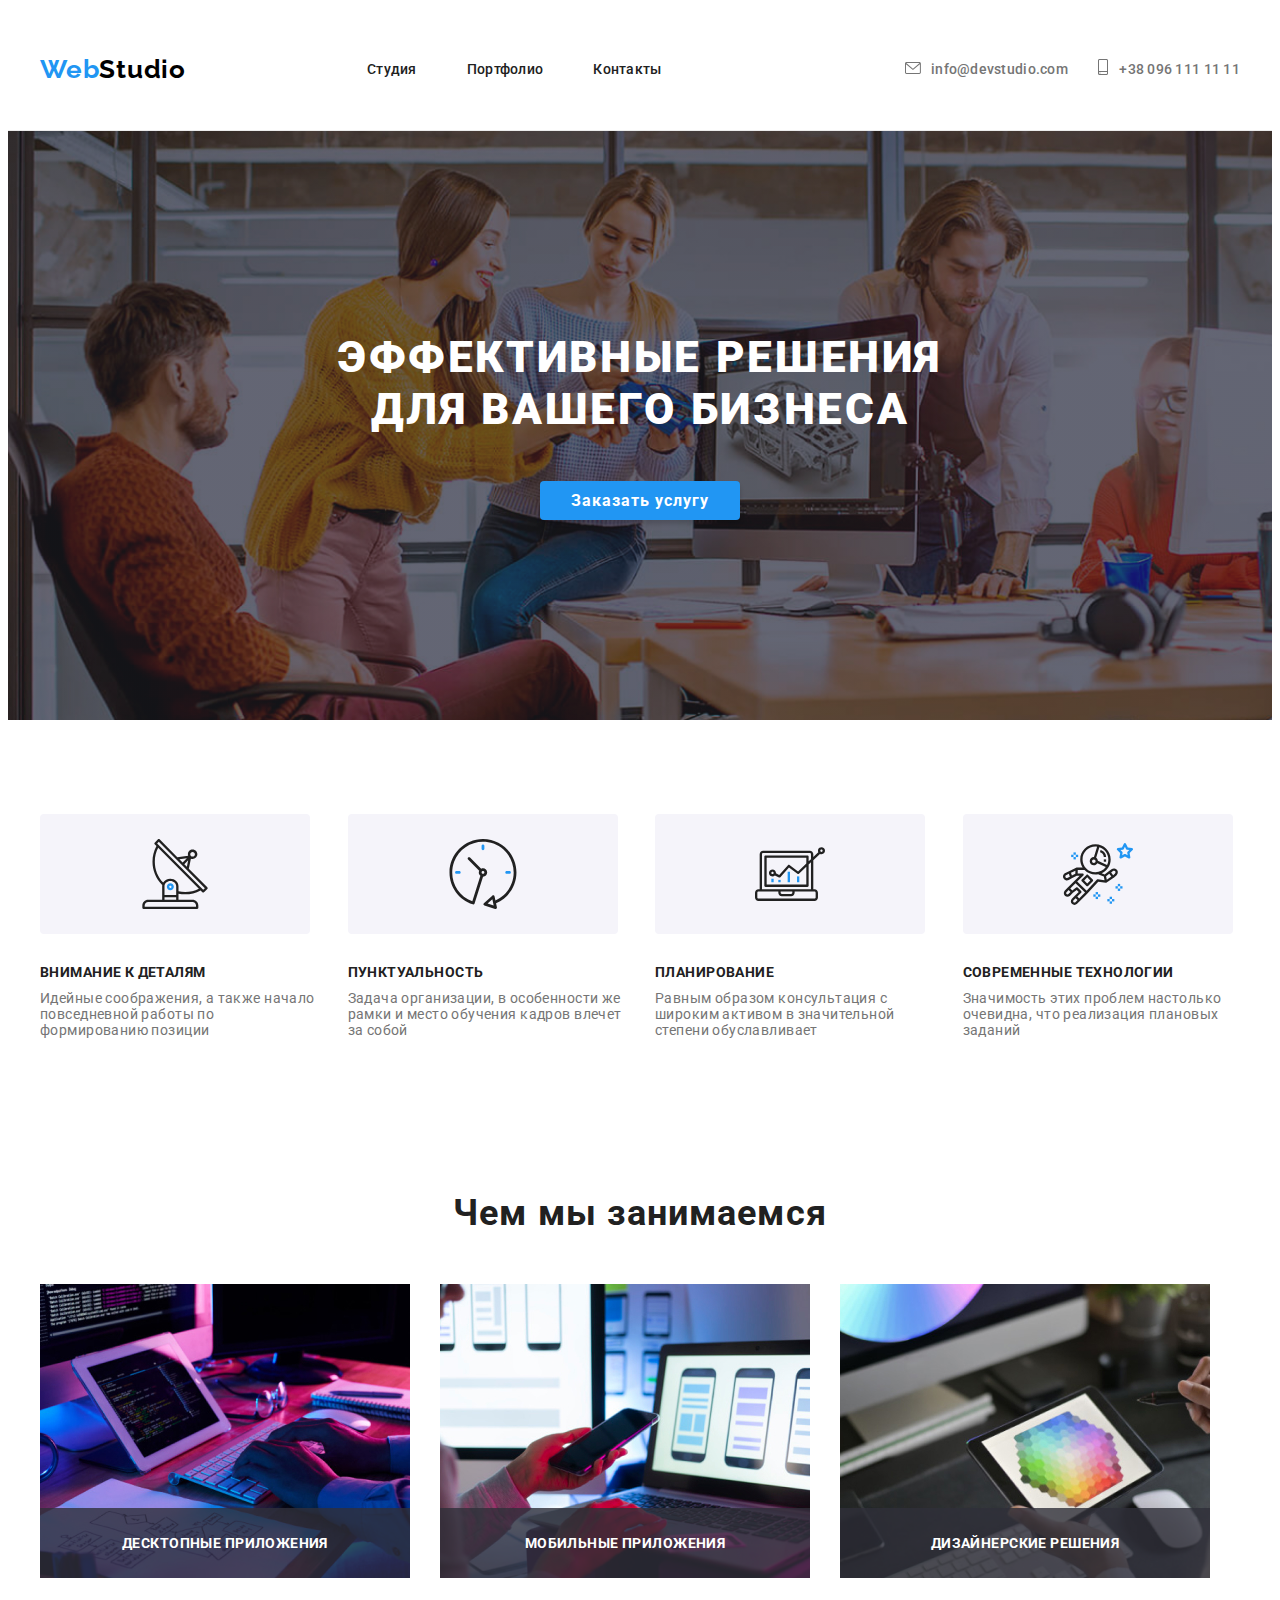
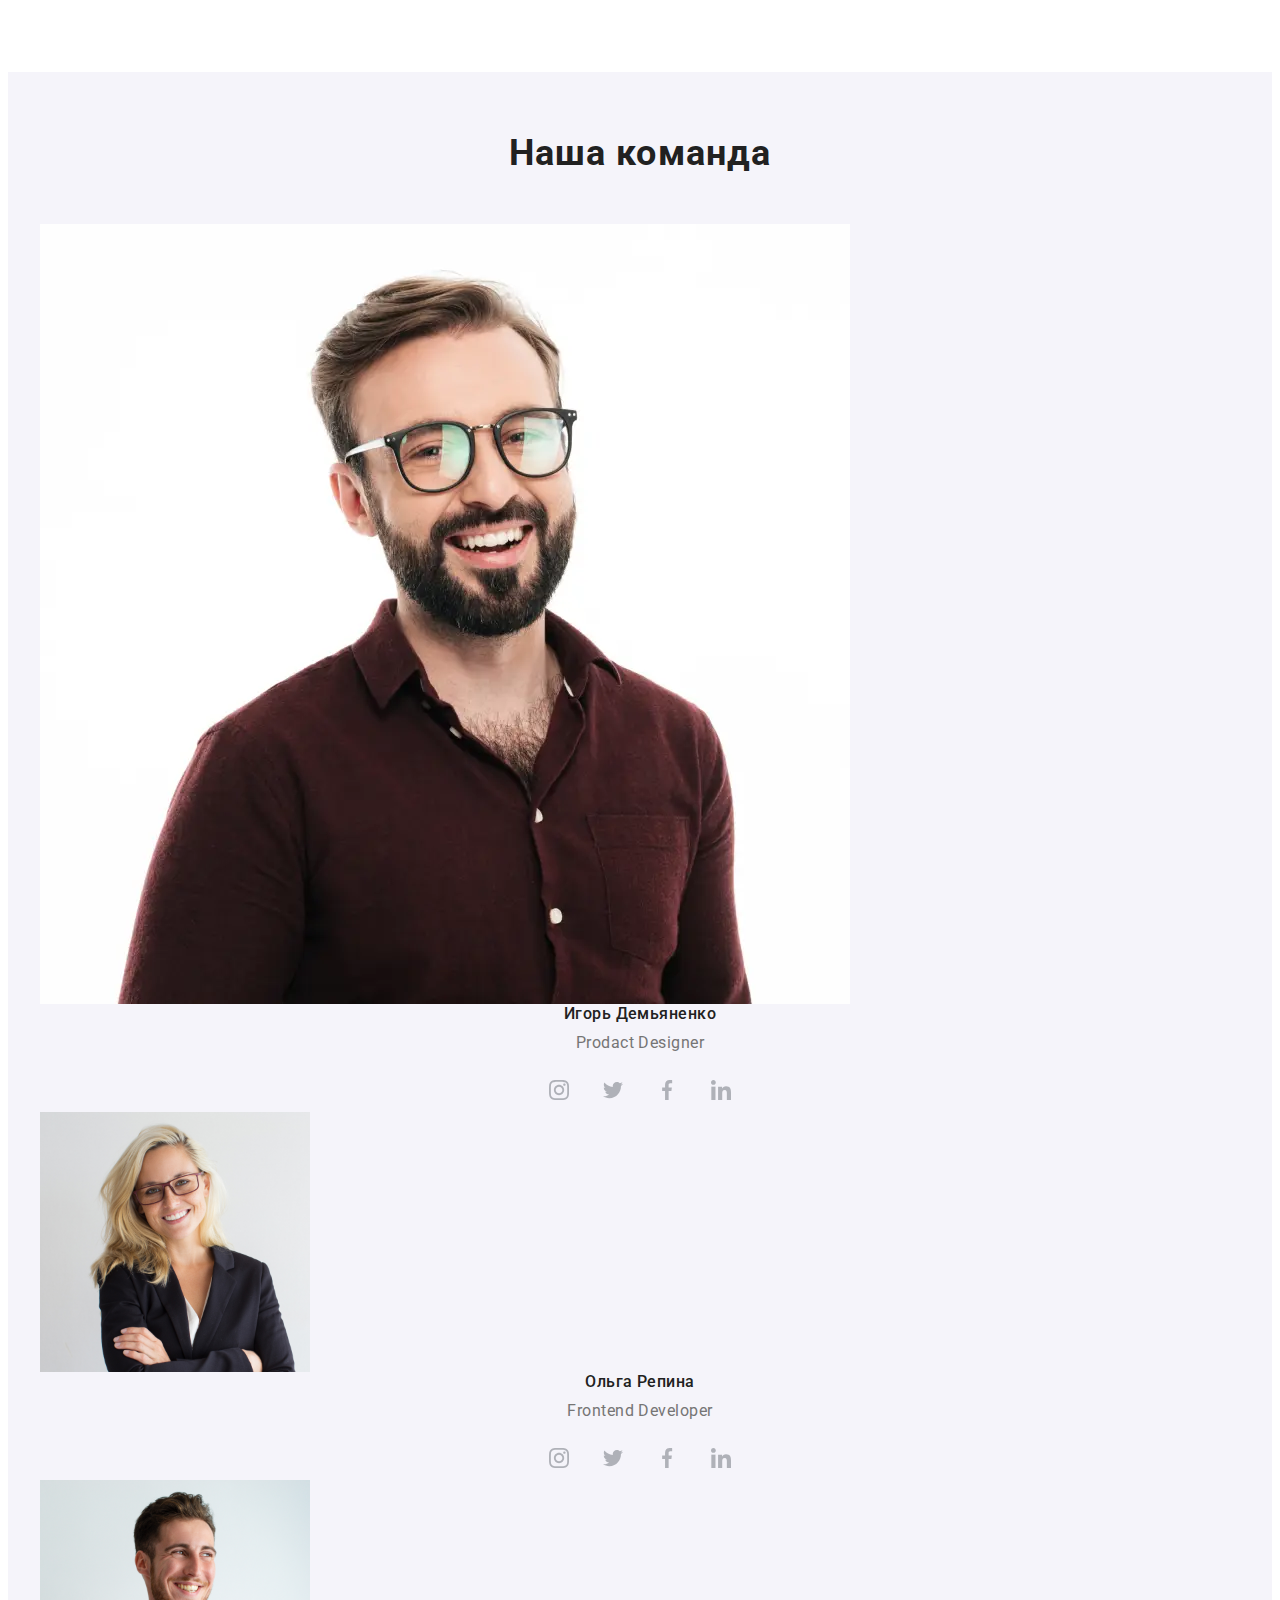
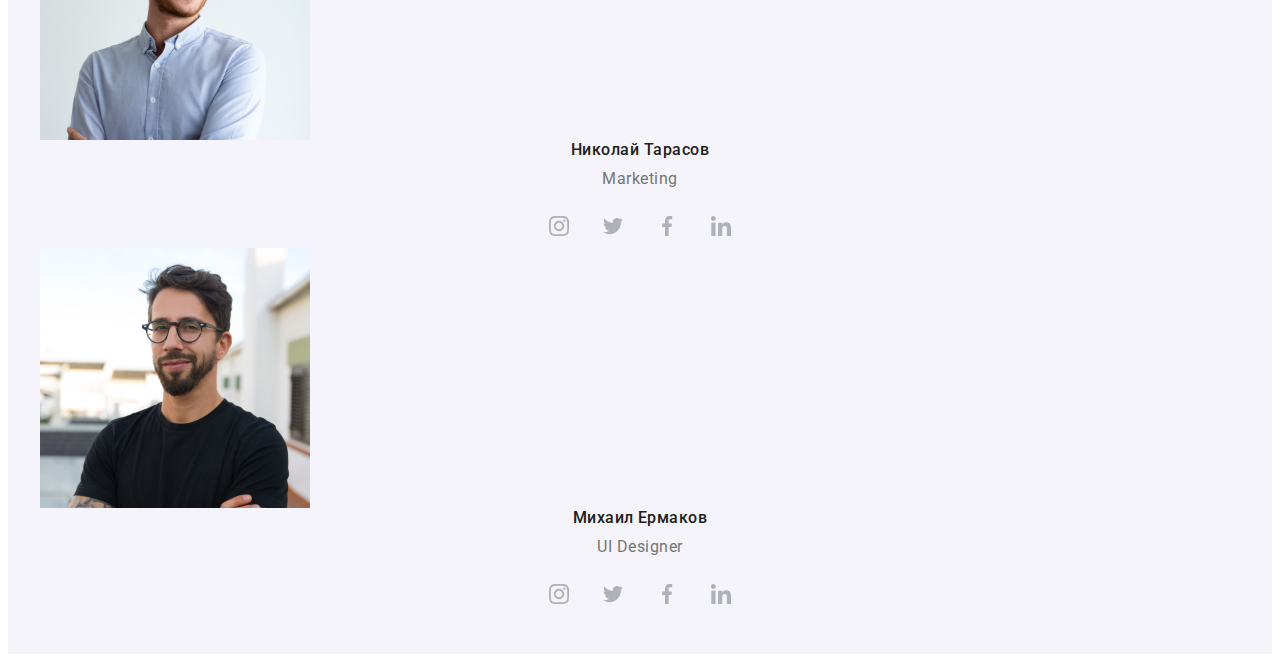
==== commit 7634116a: "внесла изменения" ====
--- a/index.html
+++ b/index.html
@@ -157,7 +157,7 @@
             </div>
         </section>
         <!-- what are we doing -->
-        <!-- <section class="work">
+        <section class="work">
             <div class="container">
                 <h3 class="section-title">Чем мы занимаемся</h3>
                 <ul class="work-list list">
@@ -178,14 +178,28 @@
                     </li>
                 </ul>
             </div>
-        </section> -->
+        </section>
         <!-- our team -->
-        <!-- <section class="our-team">
+        <section class="our-team">
             <div class="container"> 
                 <h3 class="section-title">Наша команда</h3>
                 <ul class="team-list list">
                     <li class="team-list__item">
-                        <img class="team-list__img" src="./images/ourteam/igor.jpg" alt="мужчина с бородой" width="270">
+                        <picture>
+                            <source 
+                                srcset="./images/ourteam/igor.webp 1x, ./images/ourteam/img-igor-desktop@2x.webp 2x"
+                                media="(min-width: 1200px)" type="image/webp">
+                            <source 
+                                srcset="./images/ourteam/igor.jpg 1x, ./images/ourteam/img-igor-desktop@2x.jpg 2x"
+                                media="(min-width: 1200px)">
+                            <source
+                                srcset="./images/ourteam/img-igor-tablet.jpg 1x, ./images/ourteam/img-igor-tablet@2x.jpg 2x"
+                                media="min-width: 768px">
+                            <source
+                                srcset="./images/ourteam/img-igor-mobile.jpg 1x, ./images/ourteam/img-igor-mobile@2x.jpg 2x"
+                                media="min-width: 480px">
+                            <img class="team-list__img" src="./images/ourteam/img-igor-mobile.jpg 1x" alt="мужчина с бородой">
+                        </picture>
                         <div class="team-list-content">
                             <h4 class="team-title">Игорь Демьяненко</h4>
                             <p class="team-description" lang="en">Prodact Designer</p>
@@ -334,7 +348,7 @@
                     </li>
                 </ul>
             </div>
-        </section>  -->
+        </section> 
         <!-- clients -->
         <!-- <section class="clients">
             <div class="container">
--- a/css/main.min.css
+++ b/css/main.min.css
@@ -1,2 +1,2 @@
-:root{--main-font: "Roboto", sans-serif;--secondary-font: "Raleway", sans-serif;--accent-color: #2196f3}.link{text-decoration:none}.list{list-style:none}.address{font-style:normal}h1,h2,h3,h4,h5,h6,p{margin:0}ul{margin:0;padding:0}.box__img,.work-list__img,.team-list__img{display:block}.visually-hidden{position:absolute;width:1px;height:1px;margin:-1px;border:0;padding:0;white-space:nowrap;clip-path:inset(100%);clip:rect(0 0 0 0);overflow:hidden}.container{padding-left:15px;padding-right:15px}header .container{display:flex;align-items:center;justify-content:space-between}@media screen and (min-width: 480px){.container{width:480px;margin:0 auto}}@media screen and (min-width: 768px){.container{width:768px}}@media screen and (min-width: 1200px){.container{width:1200px}}.social-list__link{display:flex;justify-content:center;align-items:center;width:44px;height:44px;border-radius:50%;fill:#afb1b8;transition:background-color 250ms cubic-bezier(0.4, 0, 0.2, 1),fill 250ms cubic-bezier(0.4, 0, 0.2, 1)}.social-list__link:hover,.social-list__link:focus{background-color:var(--accent-color)}.social-list__link:hover .social-list__icon,.social-list__link:focus .social-list__icon{fill:#ffffff}.social-links-wrapper{margin-top:72px;margin-bottom:100px;width:206px;height:80px;margin-left:70px}.social-list__link_theme-dark{display:flex;justify-content:center;align-items:center;width:44px;height:44px;border-radius:50%;fill:#ffffff;background-color:rgba(255,255,255,0.1);transition:background-color 250ms cubic-bezier(0.4, 0, 0.2, 1),fill 250ms cubic-bezier(0.4, 0, 0.2, 1)}.social-list__link_theme-dark:hover,.social-list__link_theme-dark:focus{background-color:var(--accent-color)}.social-list__link_theme-dark:hover .social__icon,.social-list__link_theme-dark:focus .social__icon{fill:#ffffff}.modal-btn{min-width:200px;padding:10px;font-family:var(--main-font);font-weight:700;font-size:16px;line-height:1, 87;letter-spacing:0.06em;color:#ffffff;background-color:var(--accent-color);box-shadow:0px 4px 4px rgba(0,0,0,0.15);border-radius:4px;cursor:pointer;border:none;outline:none;transition:background-color 250ms cubic-bezier(0.4, 0, 0.2, 1)}.modal-btn:hover,.modal-btn:focus{background-color:#188ce8}.modal-form-button{margin-top:30px;align-self:center;padding:10px;font-family:var(--main-font);font-weight:700;font-size:16px;line-height:1, 87;letter-spacing:0.06em;color:#ffffff;background-color:var(--accent-color);box-shadow:0px 4px 4px rgba(0,0,0,0.15);border-radius:4px;cursor:pointer;border:none;outline:none;transition:background-color 250ms cubic-bezier(0.4, 0, 0.2, 1)}.modal-form-button:hover,.modal-form-button:focus{background-color:#188ce8}.logo{font-family:var(--secondary-font);font-weight:700;font-size:26px;line-height:1, 16;letter-spacing:0.03em;color:black}.logo .logo__accent{color:var(--accent-color)}@media screen and (min-width: 1200px){.logo{margin-right:93px;font-family:var(--secondary-font);font-weight:700;font-size:26px;line-height:1, 19;letter-spacing:0.03em;color:black}.logo__accent{color:var(--accent-color)}_theme-dark{margin-right:auto;color:white}}.section-title{margin-bottom:50px;text-align:center;font-family:var(--main-font);font-weight:700;font-size:36px;line-height:1, 16;letter-spacing:0.03em;color:#212121}.advantages-description{font-family:var(--main-font);font-weight:400;font-size:14px;line-height:1, 71;letter-spacing:0.03em;color:#757575}.team-description{margin-bottom:16px;font-family:var(--main-font);font-weight:400;font-size:16px;line-height:1, 18;letter-spacing:0.03em;text-align:center;color:#757575}.img-description{padding-top:10px;font-family:var(--main-font);font-weight:400;font-size:16px;line-height:1, 87px;letter-spacing:0.03em;text-align:left;color:#757575}.social-list{display:flex;align-items:center;justify-content:space-between;margin:0 auto;width:206px;height:44px}.team-title{margin-bottom:10px;font-family:var(--main-font);font-weight:500;font-size:16px;line-height:19px;letter-spacing:0.03em;text-align:center;color:#212121}.advantages-title{margin-bottom:10px;font-family:var(--main-font);font-weight:700;font-size:14px;line-height:1, 14;letter-spacing:0.03em;text-align:center;text-transform:uppercase;color:#212121}@media screen and (min-width: 768px){.advantages-title{text-align:start}}.img-title{padding-bottom:10px;margin-bottom:4px;font-family:var(--main-font);font-weight:700;font-size:18px;line-height:2px;letter-spacing:0.06em;color:#212121}.navigation,.navigation-list{display:flex;align-items:center}.navigation__link{font-family:var(--main-font);font-weight:500;font-size:14px;line-height:1, 14;letter-spacing:0.02em;color:#212121;transition:color 250ms cubic-bezier(0.4, 0, 0.2, 1)}.navigation__link:hover,.navigation__link:focus{color:var(--accent-color)}.navigation__link::after{position:absolute;content:"";width:48px;height:4px;border-radius:2px;display:none;top:43px;background-color:var(--accent-color);transition:background-color 250ms cubic-bezier(0.4, 0, 0.2, 1)}.navigation__link:hover::after{display:block}.navigation__item{position:relative}.navigation__item:not(:last-child){margin-right:50px}.navactiv__link{transition:color 250ms cubic-bezier(0.4, 0, 0.2, 1)}.navactiv__link:hover,.navactiv__link:focus{color:var(--accent-color)}.navactiv__link::after{position:absolute;content:"";width:84px;height:4px;border-radius:2px;display:none;top:43px;background-color:var(--accent-color);transition:background-color 250ms cubic-bezier(0.4, 0, 0.2, 1)}.navactiv__link:hover::after{display:block}@media screen and (min-width: 768px){.contacts__link-tel,.contacts__link-email{margin-left:auto;font-family:var(--main-font);font-weight:500;font-size:14px;line-height:1, 14;letter-spacing:0.02em;color:#757575}.contacts__img{fill:#757575}.contacts__icon-tel{width:10px;height:14px}.contacts__icon-email{width:14px;height:10px}}@media screen and (min-width: 1200px){.contacts{margin-left:auto;display:flex;align-items:center}.contacts__item-email{display:flex;align-items:center;margin-right:30px}.contacts__item-tel{display:flex;align-items:center;width:142px}.contacts__link-tel,.contacts__link-email{margin-left:auto;font-family:var(--main-font);font-weight:500;font-size:14px;line-height:1, 14;letter-spacing:0.02em;color:#757575}.contacts__img{margin-right:10px;fill:#757575;transition:fill 250ms cubic-bezier(0.4, 0, 0.2, 1)}.contacts__icon-tel{width:10px;height:16px}.contacts__icon-email{width:16px;height:12px}.contacts__img:hover .contacts__icon-email,.contacts__img:focus .contacts__icon-email{fill:var(--accent-color)}.contacts__link-email{transition:color 250ms cubic-bezier(0.4, 0, 0.2, 1)}.contacts__link-email:hover,.contacts__link-email:focus{color:var(--accent-color)}}.header{padding-top:16px;padding-bottom:16px;height:60px;border-bottom:1px solid #ececec}.navigation-list{display:none}.contacts{display:none}.burger-btn,.mobile-menu-closebtn{position:absolute;top:10px;right:15px;background-color:transparent;border:none;padding:0px;outline:none;fill:#000000;transition:fill 250ms cubic-bezier(0.4, 0, 0.2, 1)}.burger-btn:hover .burger__icon{fill:var(--accent-color)}.mobile-menu-closebtn:hover .mobile-menu-closebtn__icon{fill:var(--accent-color)}.burger__icon,.mobile-menu-closebtn__icon{width:40px;height:40px}.mobile-menu{display:flex;flex-direction:column;justify-content:space-between;position:fixed;top:0;left:50%;width:100vw;max-width:480px;height:100vh;background:#ffffff;padding:48px 40px;transform:translateY(-100%) translateX(-50%);transition:transform 250ms cubic-bezier(0.4, 0, 0.2, 1)}.mobile-menu.is-open{transform:translateY(0) translateX(-50%)}.mobile-menu__item{position:relative}.mobile-menu__item:not(:last-child){margin-bottom:32px}.mobile-menu__link{font-family:var(--main-font);font-weight:500;font-size:40px;line-height:1, 17px;letter-spacing:0.02em;color:#212121;transition:color 250ms cubic-bezier(0.4, 0, 0.2, 1),display 250ms cubic-bezier(0.4, 0, 0.2, 1)}.mobile-menu__link:hover,.mobile-menu__link:focus{color:var(--accent-color)}.mobile-menu__link:hover::after{display:block}.mobile-menu__link::after{position:absolute;display:none;left:0px;bottom:0px;content:"";width:139px;height:4px;border-radius:2px;background-color:var(--accent-color)}.mobile-menu-contact__item-email{margin-top:32px}.mobile-menu-contact__link{font-family:var(--main-font);font-weight:500;font-size:34px;line-height:1, 17;letter-spacing:0.02em;color:var(--accent-color)}.contact__link-email{color:#757575;line-height:1, 16;font-size:24px}.mobile-menu-social-list{display:flex;margin-top:64px}.mobile-menu-social__item:not(:last-child){padding-right:10px}.mobile-menu-social__item:not(:last-child)::after{content:"";width:22px;height:0px;margin:0 10px;border:1px solid rgba(33,33,33,0.2);transform:rotate(90deg)}.mobile-menu-social-list__link{font-family:var(--main-font);font-weight:500;font-size:18px;line-height:1, 22;letter-spacing:0.02em;color:var(--accent-color)}@media screen and (min-width: 768px){.burger-btn{display:none}.mobile-menu{display:none}.navigation-list{display:flex;margin-left:88px}.contacts{display:block}.header{display:flex;align-items:center;padding-top:21px;padding-bottom:21px;height:80px}}@media screen and (min-width: 1200px){.header{display:flex;align-items:center}.contacts{display:flex}}.hero{background-color:#c4c4c4;text-align:center;padding-top:118px;padding-bottom:118px;background-image:linear-gradient(rgba(47,48,58,0.4), rgba(47,48,58,0.4)),url("../images/img-heromobile.jpg");background-repeat:no-repeat;background-size:cover}@media (min-device-pixel-ratio: 2), (min-resolution: 192dpi), (min-resolution: 2dppx){.hero{background-image:url("../images/img-heromobile@2x.jpg")}}.hero-title{margin:0 auto;padding-bottom:30px;width:360px;font-family:var(--main-font);font-weight:900;font-size:26px;line-height:1, 61;letter-spacing:0.06em;text-transform:uppercase;color:#ffffff}@media screen and (min-width: 768px){.hero{background-image:linear-gradient(rgba(47,48,58,0.4), rgba(47,48,58,0.4)),url("../images/img-herotablet.jpg")}}@media screen and (min-width: 768px) and (min-device-pixel-ratio: 2), screen and (min-width: 768px) and (min-resolution: 192dpi), screen and (min-width: 768px) and (min-resolution: 2dppx){.hero{background-image:url("../images/img-herotablet@2x.jpg")}}@media screen and (min-width: 1200px){.hero{padding-top:200px;padding-bottom:200px;background-image:linear-gradient(rgba(47,48,58,0.4), rgba(47,48,58,0.4)),url("../images/hero_bg.jpg")}}@media screen and (min-width: 1200px) and (min-device-pixel-ratio: 2), screen and (min-width: 1200px) and (min-resolution: 192dpi), screen and (min-width: 1200px) and (min-resolution: 2dppx){.hero{background-image:url("../images/img-herodesktop@2x.jpg")}}@media screen and (min-width: 1200px){.hero-title{width:696px;height:120px;font-size:44px;line-height:1, 36}}.advantages{padding-top:60px;padding-bottom:60px}.advantages-list{display:flex;flex-direction:column}.advantages__item:not(:last-child){margin-bottom:30px}.advantages__img{display:flex;align-items:center;justify-content:center;background:#f5f4fa;border-radius:4px;margin-bottom:30px;width:450px;height:120px}.work{padding-top:47px;padding-bottom:94px}.work-list{display:flex;flex-wrap:wrap;margin-left:-30px;margin-top:-30px}.work-list__item{position:relative;flex-basis:calc(100% / 3- 30px);margin-left:30px;margin-top:30px}.label{display:flex;align-items:center;justify-content:center;width:370px;height:70px;position:absolute;bottom:0px;left:0px;background-color:rgba(47,48,58,0.8);font-family:var(--main-font);font-weight:700;font-size:14px;line-height:1, 14;text-align:center;letter-spacing:0.03em;text-transform:uppercase;color:#ffffff}.our-team{padding-top:94px;padding-bottom:94px;background:#f5f4fa}.team-list{display:flex;flex-wrap:wrap;margin-left:-30px;margin-top:-30px}.team-list-content{padding-top:30px;padding-bottom:30px;background:#ffffff;box-shadow:0px 1px 3px rgba(0,0,0,0.12),0px 1px 1px rgba(0,0,0,0.14),0px 2px 1px rgba(0,0,0,0.2);border-radius:0px 0px 4px 4px}.team-list__item{flex-basis:calc(100% / 3- 30px);margin-left:30px;margin-top:30px}.clients{padding-top:94px;padding-bottom:94px}.clients .clients-list{display:flex;flex-wrap:wrap;margin-left:-30px;margin-top:-30px}.clients-list__item{display:flex;align-items:center;justify-content:center;flex-basis:calc(100% / 6- 30px);margin-top:30px;margin-left:30px;border:1px solid #afb1b8;border-radius:4px;width:170px;height:90px;transition:border-color 250ms cubic-bezier(0.4, 0, 0.2, 1)}.clients-list__item:hover,.clients-list__item:focus{border-color:var(--accent-color)}.clients-list__icon{fill:#afb1b8}.clients-list__item:hover .clients-list__icon,.clients-list__item:focus .clients-list__icon{fill:var(--accent-color)}.clients-list__link{transition:fill 250ms cubic-bezier(0.4, 0, 0.2, 1)}.footer{background-color:#2f303a}.footer .container{display:flex}.adress-links-wrapper{margin-top:60px;margin-bottom:60px;width:231px;height:81px}.address-list :not(:last-child){margin-bottom:9px}.address{margin-top:20px}.address-list__link{color:#ffffff}.address-list__link-email,.address-list__link-tel{font-family:var(--main-font);font-weight:400;font-size:14px;line-height:1, 71;letter-spacing:0.03em;color:rgba(255,255,255,0.6)}.social-links-wrapper__title{margin-bottom:20px;font-family:var(--main-font);font-weight:700;font-size:14px;line-height:1, 14;letter-spacing:0.03em;text-transform:uppercase;color:#ffffff}.mail-wrapper{width:570px;min-height:86px;margin-left:93px;margin-top:72px}.footer-form{position:relative;width:100%;min-height:50px}.mail-wrapper__title{font-family:var(--main-font);font-weight:700;font-size:14px;line-height:1, 14;letter-spacing:0.03em;text-transform:uppercase;color:#ffffff;padding-bottom:20px}.footer-form__input{position:absolute;left:0;bottom:0;display:flex;align-items:center;padding-left:16px;width:358px;min-height:50px;font-family:var(--main-font);font-weight:400;font-size:16px;line-height:1.25px;letter-spacing:0.03em;color:#ffffff;border:1px solid rgba(255,255,255,0.3);filter:drop-shadow(0px 4px 4px rgba(0,0,0,0.15));border-radius:4px;background-color:#2f303a;outline:none}.footer-form__input::placeholder{color:rgba(255,255,255,0.6)}.footer-form-button{display:flex;align-items:center;padding-left:29px;font-family:var(--main-font);font-weight:700;font-size:16px;line-height:1, 87px;letter-spacing:0.06em;color:#ffffff;position:absolute;width:200px;min-height:50px;right:0;bottom:0;cursor:pointer;border:none;background:var(--accent-color);box-shadow:0px 4px 4px rgba(0,0,0,0.15);border-radius:4px;outline:none}.footer-form__icon{margin-left:10px}.backdrop{position:fixed;top:0;left:0;width:100vw;height:100vh;background-color:rgba(0,0,0,0.2);transition:all 250ms cubic-bezier(0.4, 0, 0.2, 1)}.modal{position:absolute;top:50%;left:50%;padding:40px;transform:translate(-50%, -50%);width:528px;height:581px;background-color:#ffffff;box-shadow:0px 1px 3px rgba(0,0,0,0.12),0px 1px 1px rgba(0,0,0,0.14),0px 2px 1px rgba(0,0,0,0.2);border-radius:4px}.modal-btn-close{position:absolute;display:flex;align-items:center;justify-content:center;top:8px;right:8px;width:30px;height:30px;fill:#000000;background:#ffffff;border:1px solid rgba(0,0,0,0.1);border-radius:50%;cursor:pointer;transition:fill 250ms cubic-bezier(0.4, 0, 0.2, 1)}.modal-btn-close:hover,.modal-btn-close:focus{fill:var(--accent-color)}.is-hidden{opacity:0;visibility:hidden;pointer-events:none}.modal-title{font-family:var(--main-font);font-weight:400;font-size:20px;line-height:1, 15px;letter-spacing:0.03em;color:#212121}.modal-form{margin-top:12px;display:flex;flex-direction:column;width:448px}.modal-form__label{margin-bottom:10px;font-family:var(--main-font);font-weight:400;font-size:12px;line-height:1, 16px;letter-spacing:0.01em;color:#757575}.modal-form__wrapper{position:relative;display:block;margin-top:4px}.modal-form__input{height:40px;width:100%;padding-left:42px;border:1px solid rgba(33,33,33,0.2);box-sizing:border-box;border-radius:4px;transition:border-color 250ms cubic-bezier(0.4, 0, 0.2, 1)}.modal-form__input:focus{outline:none;border-color:var(--accent-color)}.modal-form__icon{position:absolute;left:12px;top:50%;transform:translateY(-50%);transition:fill 250ms cubic-bezier(0.4, 0, 0.2, 1)}.modal-form__input:focus+.modal-form__icon{fill:var(--accent-color)}.modal-form__comment{height:120px;width:100%;padding-left:16px;padding-top:17px;margin-top:4px;resize:none;border:1px solid rgba(33,33,33,0.2);border-radius:4px;transition:border-color 250ms cubic-bezier(0.4, 0, 0.2, 1)}.modal-form__comment::placeholder{color:rgba(117,117,117,0.5)}.modal-form__comment:focus{outline:none;border-color:var(--accent-color)}.modal-form__chek{display:flex;align-items:center}.modal-form__chek::before{display:block;content:"";width:16px;height:15px;outline:1px solid #212121;cursor:pointer;margin-right:8px}.modal-form__term:checked+.modal-form__chek::before{background-image:url("../images/iconcheck.svg");background-position:center;border:0.2px solid #ffffff}.modal-form__term:focus+.modal-form__chek::before{outline:1px solid #ffffff}.modal-form__link{color:var(--accent-color);transition:color 250ms cubic-bezier(0.4, 0, 0.2, 1)}.modal-form__link:hover,.modal-form__link:focus{color:#188ce8}.filters-portfolio{padding-top:94px;padding-bottom:34px}.button-list{display:flex;justify-content:center}.button-list__item:not(:last-child){margin-right:8px}.button-list__btn,.button-list__activbtn{min-width:86px;padding:6px;font-family:var(--main-font);font-weight:500;font-size:16px;line-height:1, 6px;letter-spacing:0.03em;color:#212121;cursor:pointer;background-color:#f5f4fa;border:none;border-radius:4px}.button-list__activbtn{transition:color 250ms cubic-bezier(0.4, 0, 0.2, 1),background-color 250ms cubic-bezier(0.4, 0, 0.2, 1),box-shadow 250ms cubic-bezier(0.4, 0, 0.2, 1)}.button-list__activbtn:hover,.button-list__activbtn:focus{color:#ffffff;background-color:var(--accent-color);box-shadow:0px 3px 1px rgba(0,0,0,0.1),0px 1px 2px rgba(0,0,0,0.08),0px 2px 2px rgba(0,0,0,0.12)}.button-list__btn{transition:box-shadow 250ms cubic-bezier(0.4, 0, 0.2, 1)}.button-list__btn:hover,.button-list__btn:focus{box-shadow:0px 3px 1px rgba(0,0,0,0.1),0px 1px 2px rgba(0,0,0,0.08),0px 2px 2px rgba(0,0,0,0.12)}.portfolio-cards{padding-bottom:94px}.portfolio-list__link{display:block}.portfolio-list__link:hover .overlay,.portfolio-list__link:focus .overlay{transform:translateY(0%)}.portfolio-list{display:flex;flex-wrap:wrap;margin-left:-30px;margin-top:-30px}.portfolio-list .portfolio__item{flex-basis:calc(100% / 3- 30px);margin-left:30px;margin-top:30px;transition:box-shadow 250ms cubic-bezier(0.4, 0, 0.2, 1)}.portfolio-list .portfolio__item:hover .portfolio-list__link,.portfolio-list .portfolio__item:focus .portfolio-list__link{box-shadow:0px 1px 1px rgba(0,0,0,0.12),0px 4px 4px rgba(0,0,0,0.06),1px 4px 6px rgba(0,0,0,0.16)}.portfolio-card-content{background-color:#ffffff;border-bottom:1px solid #eeeeee;padding:20px 24px}.box{position:relative;overflow:hidden}.overlay{display:flex;align-items:center;justify-content:center;position:absolute;padding-left:24px;width:100%;height:100%;top:0;left:0;font-family:var(--main-font);font-weight:400;font-size:18px;line-height:1, 55;letter-spacing:0.03em;color:#ffffff;transform:translateY(100%);transition:transform 250ms cubic-bezier(0.4, 0, 0.2, 1);background:rgba(33,150,243,0.9)}
+:root{--main-font: "Roboto", sans-serif;--secondary-font: "Raleway", sans-serif;--accent-color: #2196f3}.link{text-decoration:none}.list{list-style:none}.address{font-style:normal}h1,h2,h3,h4,h5,h6,p{margin:0}ul{margin:0;padding:0}.box__img,.work-list__img,.team-list__img{display:block}.visually-hidden{position:absolute;width:1px;height:1px;margin:-1px;border:0;padding:0;white-space:nowrap;clip-path:inset(100%);clip:rect(0 0 0 0);overflow:hidden}.container{padding-left:15px;padding-right:15px}header .container{display:flex;align-items:center;justify-content:space-between}@media screen and (min-width: 480px){.container{width:480px;margin:0 auto}}@media screen and (min-width: 768px){.container{width:768px}}@media screen and (min-width: 1200px){.container{width:1200px}}.social-list__link{display:flex;justify-content:center;align-items:center;width:44px;height:44px;border-radius:50%;fill:#afb1b8;transition:background-color 250ms cubic-bezier(0.4, 0, 0.2, 1),fill 250ms cubic-bezier(0.4, 0, 0.2, 1)}.social-list__link:hover,.social-list__link:focus{background-color:var(--accent-color)}.social-list__link:hover .social-list__icon,.social-list__link:focus .social-list__icon{fill:#ffffff}.social-links-wrapper{margin-top:72px;margin-bottom:100px;width:206px;height:80px;margin-left:70px}.social-list__link_theme-dark{display:flex;justify-content:center;align-items:center;width:44px;height:44px;border-radius:50%;fill:#ffffff;background-color:rgba(255,255,255,0.1);transition:background-color 250ms cubic-bezier(0.4, 0, 0.2, 1),fill 250ms cubic-bezier(0.4, 0, 0.2, 1)}.social-list__link_theme-dark:hover,.social-list__link_theme-dark:focus{background-color:var(--accent-color)}.social-list__link_theme-dark:hover .social__icon,.social-list__link_theme-dark:focus .social__icon{fill:#ffffff}.modal-btn{min-width:200px;padding:10px;font-family:var(--main-font);font-weight:700;font-size:16px;line-height:1, 87;letter-spacing:0.06em;color:#ffffff;background-color:var(--accent-color);box-shadow:0px 4px 4px rgba(0,0,0,0.15);border-radius:4px;cursor:pointer;border:none;outline:none;transition:background-color 250ms cubic-bezier(0.4, 0, 0.2, 1)}.modal-btn:hover,.modal-btn:focus{background-color:#188ce8}.modal-form-button{margin-top:30px;align-self:center;padding:10px;font-family:var(--main-font);font-weight:700;font-size:16px;line-height:1, 87;letter-spacing:0.06em;color:#ffffff;background-color:var(--accent-color);box-shadow:0px 4px 4px rgba(0,0,0,0.15);border-radius:4px;cursor:pointer;border:none;outline:none;transition:background-color 250ms cubic-bezier(0.4, 0, 0.2, 1)}.modal-form-button:hover,.modal-form-button:focus{background-color:#188ce8}.logo{font-family:var(--secondary-font);font-weight:700;font-size:26px;line-height:1, 16;letter-spacing:0.03em;color:black}.logo .logo__accent{color:var(--accent-color)}@media screen and (min-width: 1200px){.logo{margin-right:93px;font-family:var(--secondary-font);font-weight:700;font-size:26px;line-height:1, 19;letter-spacing:0.03em;color:black}.logo__accent{color:var(--accent-color)}_theme-dark{margin-right:auto;color:white}}.section-title{padding-top:60px;margin-bottom:30px;text-align:center;font-family:var(--main-font);font-weight:700;font-size:28px;line-height:1, 17;letter-spacing:0.03em;color:#212121}@media screen and (min-width: 1200px){.section-title{margin-bottom:50px;font-size:36px;line-height:1, 16}}.advantages-description{font-family:var(--main-font);font-weight:400;font-size:14px;line-height:1, 71;letter-spacing:0.03em;color:#757575}.team-description{margin-bottom:16px;font-family:var(--main-font);font-weight:400;font-size:16px;line-height:1, 18;letter-spacing:0.03em;text-align:center;color:#757575}.img-description{padding-top:10px;font-family:var(--main-font);font-weight:400;font-size:16px;line-height:1, 87px;letter-spacing:0.03em;text-align:left;color:#757575}.social-list{display:flex;align-items:center;justify-content:space-between;margin:0 auto;width:206px;height:44px}.team-title{margin-bottom:10px;font-family:var(--main-font);font-weight:500;font-size:16px;line-height:19px;letter-spacing:0.03em;text-align:center;color:#212121}.advantages-title{margin-bottom:10px;font-family:var(--main-font);font-weight:700;font-size:14px;line-height:1, 14;letter-spacing:0.03em;text-align:center;text-transform:uppercase;color:#212121}@media screen and (min-width: 768px){.advantages-title{text-align:start}}.img-title{padding-bottom:10px;margin-bottom:4px;font-family:var(--main-font);font-weight:700;font-size:18px;line-height:2px;letter-spacing:0.06em;color:#212121}.navigation,.navigation-list{display:flex;align-items:center}.navigation__link{font-family:var(--main-font);font-weight:500;font-size:14px;line-height:1, 14;letter-spacing:0.02em;color:#212121;transition:color 250ms cubic-bezier(0.4, 0, 0.2, 1)}.navigation__link:hover,.navigation__link:focus{color:var(--accent-color)}.navigation__link::after{position:absolute;content:"";width:48px;height:4px;border-radius:2px;display:none;top:43px;background-color:var(--accent-color);transition:background-color 250ms cubic-bezier(0.4, 0, 0.2, 1)}.navigation__link:hover::after{display:block}.navigation__item{position:relative}.navigation__item:not(:last-child){margin-right:50px}.navactiv__link{transition:color 250ms cubic-bezier(0.4, 0, 0.2, 1)}.navactiv__link:hover,.navactiv__link:focus{color:var(--accent-color)}.navactiv__link::after{position:absolute;content:"";width:84px;height:4px;border-radius:2px;display:none;top:43px;background-color:var(--accent-color);transition:background-color 250ms cubic-bezier(0.4, 0, 0.2, 1)}.navactiv__link:hover::after{display:block}@media screen and (min-width: 768px){.contacts__link-tel,.contacts__link-email{margin-left:auto;font-family:var(--main-font);font-weight:500;font-size:14px;line-height:1, 14;letter-spacing:0.02em;color:#757575}.contacts__img{fill:#757575}.contacts__icon-tel{width:10px;height:14px}.contacts__icon-email{width:14px;height:10px}}@media screen and (min-width: 1200px){.contacts{margin-left:auto;display:flex;align-items:center}.contacts__item-email{display:flex;align-items:center;margin-right:30px}.contacts__item-tel{display:flex;align-items:center;width:142px}.contacts__link-tel,.contacts__link-email{margin-left:auto;font-family:var(--main-font);font-weight:500;font-size:14px;line-height:1, 14;letter-spacing:0.02em;color:#757575}.contacts__img{margin-right:10px;fill:#757575;transition:fill 250ms cubic-bezier(0.4, 0, 0.2, 1)}.contacts__icon-tel{width:10px;height:16px}.contacts__icon-email{width:16px;height:12px}.contacts__img:hover .contacts__icon-email,.contacts__img:focus .contacts__icon-email{fill:var(--accent-color)}.contacts__link-email{transition:color 250ms cubic-bezier(0.4, 0, 0.2, 1)}.contacts__link-email:hover,.contacts__link-email:focus{color:var(--accent-color)}}.header{padding-top:16px;padding-bottom:16px;height:60px;border-bottom:1px solid #ececec}.navigation-list{display:none}.contacts{display:none}.burger-btn,.mobile-menu-closebtn{position:absolute;top:10px;right:15px;background-color:transparent;border:none;padding:0px;outline:none;fill:#000000;transition:fill 250ms cubic-bezier(0.4, 0, 0.2, 1)}.burger-btn:hover .burger__icon{fill:var(--accent-color)}.mobile-menu-closebtn:hover .mobile-menu-closebtn__icon{fill:var(--accent-color)}.burger__icon,.mobile-menu-closebtn__icon{width:40px;height:40px}.mobile-menu{display:flex;flex-direction:column;justify-content:space-between;position:fixed;top:0;left:50%;width:100vw;max-width:480px;height:100vh;background:#ffffff;padding:48px 40px;transform:translateY(-100%) translateX(-50%);transition:transform 250ms cubic-bezier(0.4, 0, 0.2, 1)}.mobile-menu.is-open{transform:translateY(0) translateX(-50%)}.mobile-menu__item{position:relative}.mobile-menu__item:not(:last-child){margin-bottom:32px}.mobile-menu__link{font-family:var(--main-font);font-weight:500;font-size:40px;line-height:1, 17px;letter-spacing:0.02em;color:#212121;transition:color 250ms cubic-bezier(0.4, 0, 0.2, 1),display 250ms cubic-bezier(0.4, 0, 0.2, 1)}.mobile-menu__link:hover,.mobile-menu__link:focus{color:var(--accent-color)}.mobile-menu__link:hover::after{display:block}.mobile-menu__link::after{position:absolute;display:none;left:0px;bottom:0px;content:"";width:139px;height:4px;border-radius:2px;background-color:var(--accent-color)}.mobile-menu-contact__item-email{margin-top:32px}.mobile-menu-contact__link{font-family:var(--main-font);font-weight:500;font-size:34px;line-height:1, 17;letter-spacing:0.02em;color:var(--accent-color)}.contact__link-email{color:#757575;line-height:1, 16;font-size:24px}.mobile-menu-social-list{display:flex;margin-top:64px}.mobile-menu-social__item:not(:last-child){padding-right:10px}.mobile-menu-social__item:not(:last-child)::after{content:"";width:22px;height:0px;margin:0 10px;border:1px solid rgba(33,33,33,0.2);transform:rotate(90deg)}.mobile-menu-social-list__link{font-family:var(--main-font);font-weight:500;font-size:18px;line-height:1, 22;letter-spacing:0.02em;color:var(--accent-color)}@media screen and (min-width: 768px){.burger-btn{display:none}.mobile-menu{display:none}.navigation-list{display:flex;margin-left:88px}.contacts{display:block}.header{display:flex;align-items:center;padding-top:21px;padding-bottom:21px;height:80px}}@media screen and (min-width: 1200px){.header{display:flex;align-items:center}.contacts{display:flex}}.hero{background-color:#c4c4c4;text-align:center;padding-top:118px;padding-bottom:118px;background-image:linear-gradient(rgba(47,48,58,0.4), rgba(47,48,58,0.4)),url("../images/img-heromobile.jpg");background-repeat:no-repeat;background-size:cover}@media (min-device-pixel-ratio: 2), (min-resolution: 192dpi), (min-resolution: 2dppx){.hero{background-image:url("../images/img-heromobile@2x.jpg")}}.hero-title{margin:0 auto;padding-bottom:30px;width:360px;font-family:var(--main-font);font-weight:900;font-size:26px;line-height:1, 61;letter-spacing:0.06em;text-transform:uppercase;color:#ffffff}@media screen and (min-width: 768px){.hero{background-image:linear-gradient(rgba(47,48,58,0.4), rgba(47,48,58,0.4)),url("../images/img-herotablet.jpg")}}@media screen and (min-width: 768px) and (min-device-pixel-ratio: 2), screen and (min-width: 768px) and (min-resolution: 192dpi), screen and (min-width: 768px) and (min-resolution: 2dppx){.hero{background-image:url("../images/img-herotablet@2x.jpg")}}@media screen and (min-width: 1200px){.hero{padding-top:200px;padding-bottom:200px;background-image:linear-gradient(rgba(47,48,58,0.4), rgba(47,48,58,0.4)),url("../images/hero_bg.jpg")}}@media screen and (min-width: 1200px) and (min-device-pixel-ratio: 2), screen and (min-width: 1200px) and (min-resolution: 192dpi), screen and (min-width: 1200px) and (min-resolution: 2dppx){.hero{background-image:url("../images/img-herodesktop@2x.jpg")}}@media screen and (min-width: 1200px){.hero-title{width:696px;height:120px;font-size:44px;line-height:1, 36}}.advantages{padding-top:60px;padding-bottom:60px}.advantages__img{display:flex;align-items:center;justify-content:center;background:#f5f4fa;border-radius:4px;margin-bottom:30px;width:450px;height:120px}@media screen and (max-width: 767px){.advantages-list{display:flex;flex-direction:column}.advantages__item:not(:last-child){margin-bottom:30px}}@media screen and (min-width: 768px){.advantages{background-color:#c4c4c4}.advantages-list{display:flex;flex-wrap:wrap;margin-left:-30px;margin-top:-30px}.advantages__item{flex-basis:calc(100% / 2 - 30px);margin-left:30px;margin-top:30px}.advantages__img{width:354px}}@media screen and (min-width: 1200px){.advantages{padding-top:94px;padding-bottom:47px;background-color:unset}.advantages-list{flex-wrap:nowrap}.advantages__item{flex-basis:calc(100% / 3- 30px)}.advantages__img{width:270px}}@media screen and (max-width: 1199px){.work{display:none}}.work{padding-top:47px;padding-bottom:94px}.work-list{display:flex;flex-wrap:wrap;margin-left:-30px;margin-top:-30px}.work-list__item{position:relative;flex-basis:calc(100% / 3- 30px);margin-left:30px;margin-top:30px}.label{display:flex;align-items:center;justify-content:center;width:370px;height:70px;position:absolute;bottom:0px;left:0px;background-color:rgba(47,48,58,0.8);font-family:var(--main-font);font-weight:700;font-size:14px;line-height:1, 14;text-align:center;letter-spacing:0.03em;text-transform:uppercase;color:#ffffff}.our-team{padding-bottom:38px;background:#f5f4fa}@media screen and (max-width: 767px){.team-list{display:flex;flex-direction:column}}.clients{padding-top:94px;padding-bottom:94px}.clients .clients-list{display:flex;flex-wrap:wrap;margin-left:-30px;margin-top:-30px}.clients-list__item{display:flex;align-items:center;justify-content:center;flex-basis:calc(100% / 6- 30px);margin-top:30px;margin-left:30px;border:1px solid #afb1b8;border-radius:4px;width:170px;height:90px;transition:border-color 250ms cubic-bezier(0.4, 0, 0.2, 1)}.clients-list__item:hover,.clients-list__item:focus{border-color:var(--accent-color)}.clients-list__icon{fill:#afb1b8}.clients-list__item:hover .clients-list__icon,.clients-list__item:focus .clients-list__icon{fill:var(--accent-color)}.clients-list__link{transition:fill 250ms cubic-bezier(0.4, 0, 0.2, 1)}.footer{background-color:#2f303a}.footer .container{display:flex}.adress-links-wrapper{margin-top:60px;margin-bottom:60px;width:231px;height:81px}.address-list :not(:last-child){margin-bottom:9px}.address{margin-top:20px}.address-list__link{color:#ffffff}.address-list__link-email,.address-list__link-tel{font-family:var(--main-font);font-weight:400;font-size:14px;line-height:1, 71;letter-spacing:0.03em;color:rgba(255,255,255,0.6)}.social-links-wrapper__title{margin-bottom:20px;font-family:var(--main-font);font-weight:700;font-size:14px;line-height:1, 14;letter-spacing:0.03em;text-transform:uppercase;color:#ffffff}.mail-wrapper{width:570px;min-height:86px;margin-left:93px;margin-top:72px}.footer-form{position:relative;width:100%;min-height:50px}.mail-wrapper__title{font-family:var(--main-font);font-weight:700;font-size:14px;line-height:1, 14;letter-spacing:0.03em;text-transform:uppercase;color:#ffffff;padding-bottom:20px}.footer-form__input{position:absolute;left:0;bottom:0;display:flex;align-items:center;padding-left:16px;width:358px;min-height:50px;font-family:var(--main-font);font-weight:400;font-size:16px;line-height:1.25px;letter-spacing:0.03em;color:#ffffff;border:1px solid rgba(255,255,255,0.3);filter:drop-shadow(0px 4px 4px rgba(0,0,0,0.15));border-radius:4px;background-color:#2f303a;outline:none}.footer-form__input::placeholder{color:rgba(255,255,255,0.6)}.footer-form-button{display:flex;align-items:center;padding-left:29px;font-family:var(--main-font);font-weight:700;font-size:16px;line-height:1, 87px;letter-spacing:0.06em;color:#ffffff;position:absolute;width:200px;min-height:50px;right:0;bottom:0;cursor:pointer;border:none;background:var(--accent-color);box-shadow:0px 4px 4px rgba(0,0,0,0.15);border-radius:4px;outline:none}.footer-form__icon{margin-left:10px}.backdrop{position:fixed;top:0;left:0;width:100vw;height:100vh;background-color:rgba(0,0,0,0.2);transition:all 250ms cubic-bezier(0.4, 0, 0.2, 1)}.modal{position:absolute;top:50%;left:50%;padding:40px;transform:translate(-50%, -50%);width:528px;height:581px;background-color:#ffffff;box-shadow:0px 1px 3px rgba(0,0,0,0.12),0px 1px 1px rgba(0,0,0,0.14),0px 2px 1px rgba(0,0,0,0.2);border-radius:4px}.modal-btn-close{position:absolute;display:flex;align-items:center;justify-content:center;top:8px;right:8px;width:30px;height:30px;fill:#000000;background:#ffffff;border:1px solid rgba(0,0,0,0.1);border-radius:50%;cursor:pointer;transition:fill 250ms cubic-bezier(0.4, 0, 0.2, 1)}.modal-btn-close:hover,.modal-btn-close:focus{fill:var(--accent-color)}.is-hidden{opacity:0;visibility:hidden;pointer-events:none}.modal-title{font-family:var(--main-font);font-weight:400;font-size:20px;line-height:1, 15px;letter-spacing:0.03em;color:#212121}.modal-form{margin-top:12px;display:flex;flex-direction:column;width:448px}.modal-form__label{margin-bottom:10px;font-family:var(--main-font);font-weight:400;font-size:12px;line-height:1, 16px;letter-spacing:0.01em;color:#757575}.modal-form__wrapper{position:relative;display:block;margin-top:4px}.modal-form__input{height:40px;width:100%;padding-left:42px;border:1px solid rgba(33,33,33,0.2);box-sizing:border-box;border-radius:4px;transition:border-color 250ms cubic-bezier(0.4, 0, 0.2, 1)}.modal-form__input:focus{outline:none;border-color:var(--accent-color)}.modal-form__icon{position:absolute;left:12px;top:50%;transform:translateY(-50%);transition:fill 250ms cubic-bezier(0.4, 0, 0.2, 1)}.modal-form__input:focus+.modal-form__icon{fill:var(--accent-color)}.modal-form__comment{height:120px;width:100%;padding-left:16px;padding-top:17px;margin-top:4px;resize:none;border:1px solid rgba(33,33,33,0.2);border-radius:4px;transition:border-color 250ms cubic-bezier(0.4, 0, 0.2, 1)}.modal-form__comment::placeholder{color:rgba(117,117,117,0.5)}.modal-form__comment:focus{outline:none;border-color:var(--accent-color)}.modal-form__chek{display:flex;align-items:center}.modal-form__chek::before{display:block;content:"";width:16px;height:15px;outline:1px solid #212121;cursor:pointer;margin-right:8px}.modal-form__term:checked+.modal-form__chek::before{background-image:url("../images/iconcheck.svg");background-position:center;border:0.2px solid #ffffff}.modal-form__term:focus+.modal-form__chek::before{outline:1px solid #ffffff}.modal-form__link{color:var(--accent-color);transition:color 250ms cubic-bezier(0.4, 0, 0.2, 1)}.modal-form__link:hover,.modal-form__link:focus{color:#188ce8}.filters-portfolio{padding-top:94px;padding-bottom:34px}.button-list{display:flex;justify-content:center}.button-list__item:not(:last-child){margin-right:8px}.button-list__btn,.button-list__activbtn{min-width:86px;padding:6px;font-family:var(--main-font);font-weight:500;font-size:16px;line-height:1, 6px;letter-spacing:0.03em;color:#212121;cursor:pointer;background-color:#f5f4fa;border:none;border-radius:4px}.button-list__activbtn{transition:color 250ms cubic-bezier(0.4, 0, 0.2, 1),background-color 250ms cubic-bezier(0.4, 0, 0.2, 1),box-shadow 250ms cubic-bezier(0.4, 0, 0.2, 1)}.button-list__activbtn:hover,.button-list__activbtn:focus{color:#ffffff;background-color:var(--accent-color);box-shadow:0px 3px 1px rgba(0,0,0,0.1),0px 1px 2px rgba(0,0,0,0.08),0px 2px 2px rgba(0,0,0,0.12)}.button-list__btn{transition:box-shadow 250ms cubic-bezier(0.4, 0, 0.2, 1)}.button-list__btn:hover,.button-list__btn:focus{box-shadow:0px 3px 1px rgba(0,0,0,0.1),0px 1px 2px rgba(0,0,0,0.08),0px 2px 2px rgba(0,0,0,0.12)}.portfolio-cards{padding-bottom:94px}.portfolio-list__link{display:block}.portfolio-list__link:hover .overlay,.portfolio-list__link:focus .overlay{transform:translateY(0%)}.portfolio-list{display:flex;flex-wrap:wrap;margin-left:-30px;margin-top:-30px}.portfolio-list .portfolio__item{flex-basis:calc(100% / 3- 30px);margin-left:30px;margin-top:30px;transition:box-shadow 250ms cubic-bezier(0.4, 0, 0.2, 1)}.portfolio-list .portfolio__item:hover .portfolio-list__link,.portfolio-list .portfolio__item:focus .portfolio-list__link{box-shadow:0px 1px 1px rgba(0,0,0,0.12),0px 4px 4px rgba(0,0,0,0.06),1px 4px 6px rgba(0,0,0,0.16)}.portfolio-card-content{background-color:#ffffff;border-bottom:1px solid #eeeeee;padding:20px 24px}.box{position:relative;overflow:hidden}.overlay{display:flex;align-items:center;justify-content:center;position:absolute;padding-left:24px;width:100%;height:100%;top:0;left:0;font-family:var(--main-font);font-weight:400;font-size:18px;line-height:1, 55;letter-spacing:0.03em;color:#ffffff;transform:translateY(100%);transition:transform 250ms cubic-bezier(0.4, 0, 0.2, 1);background:rgba(33,150,243,0.9)}
 /*# sourceMappingURL=main.min.css.map */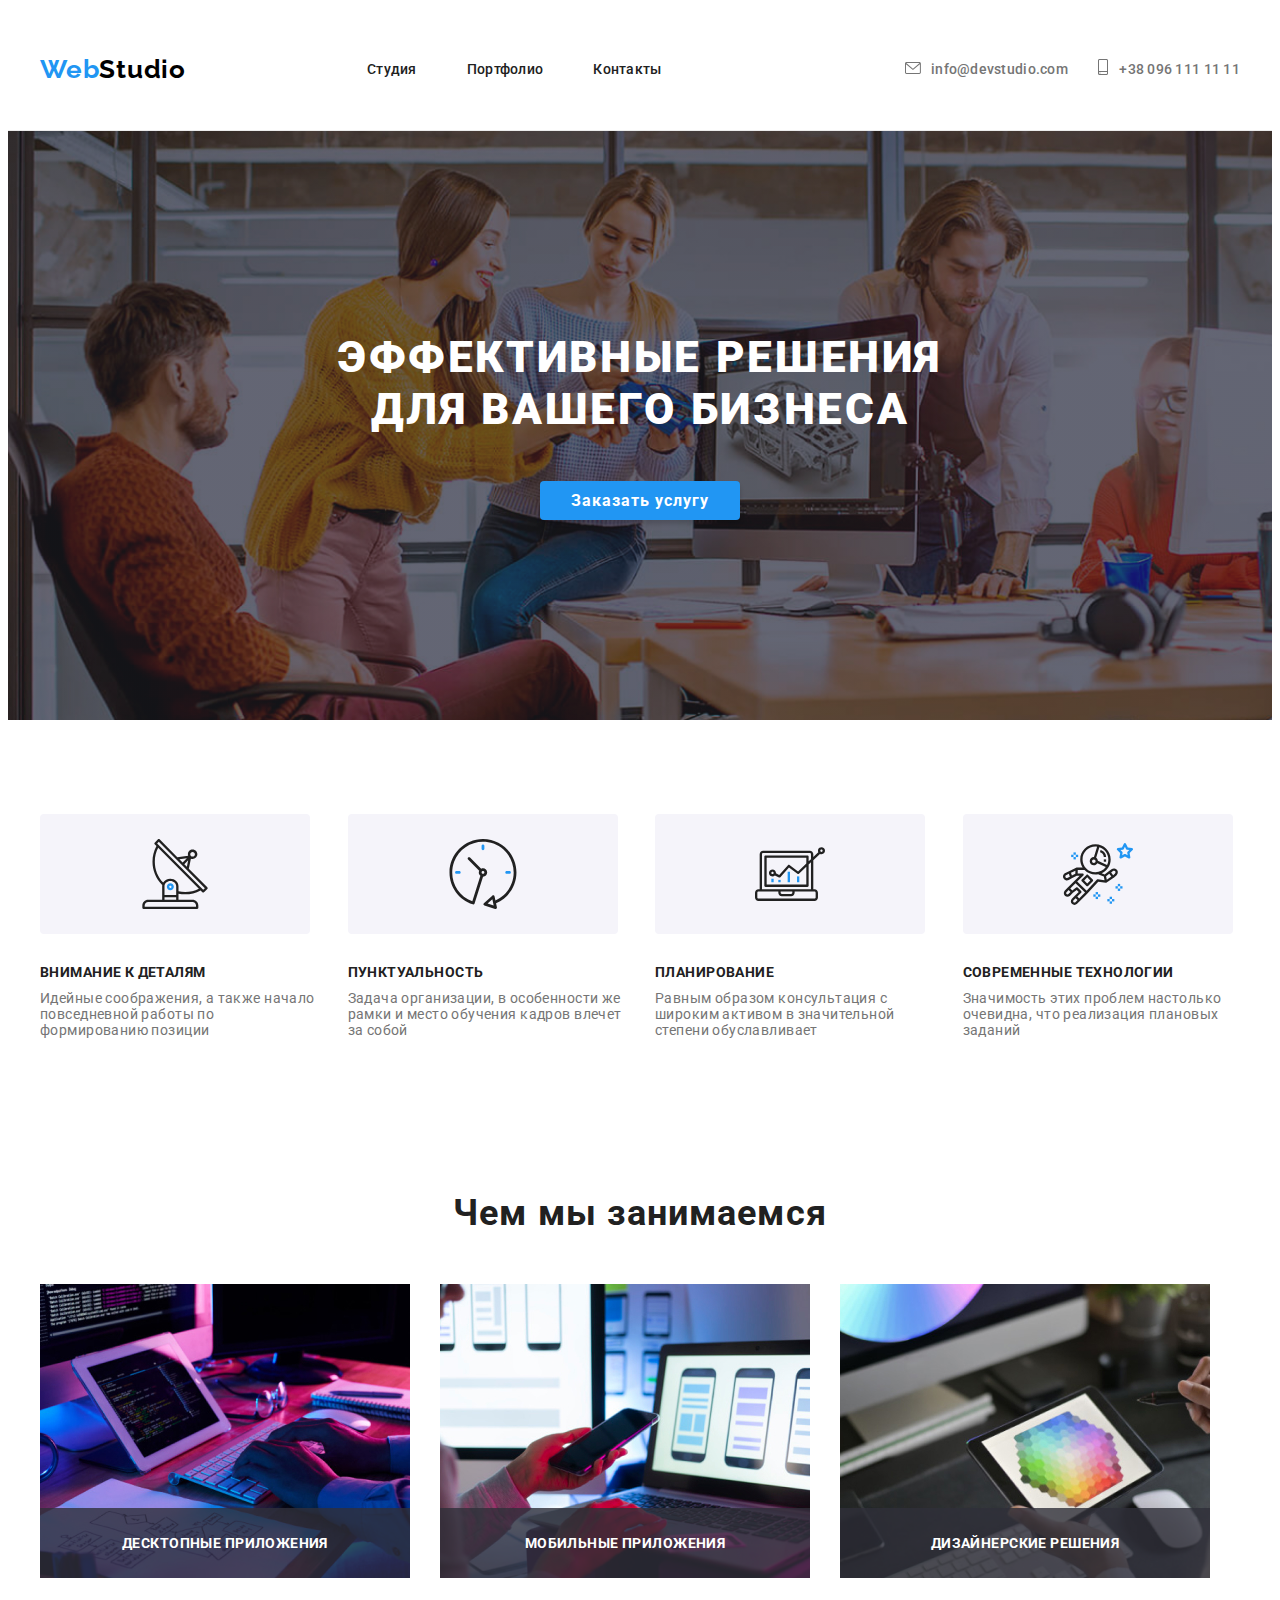
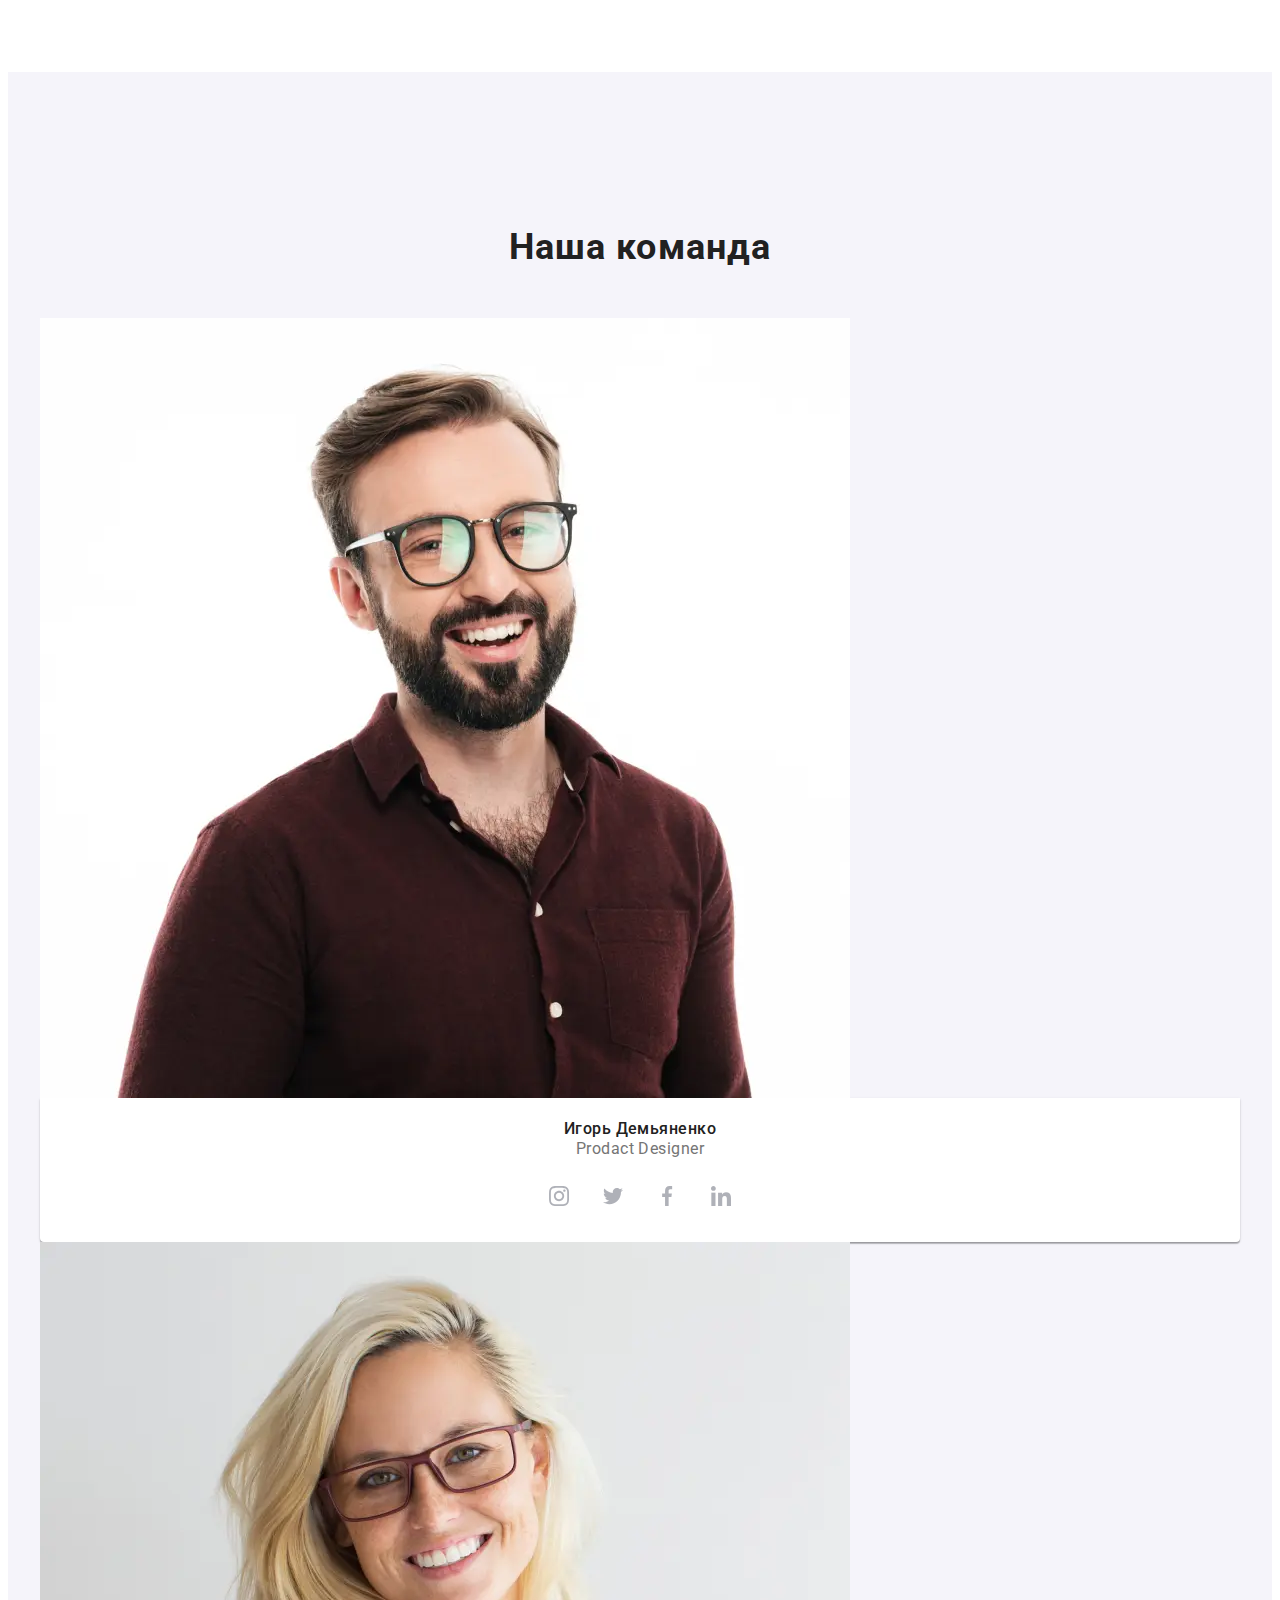
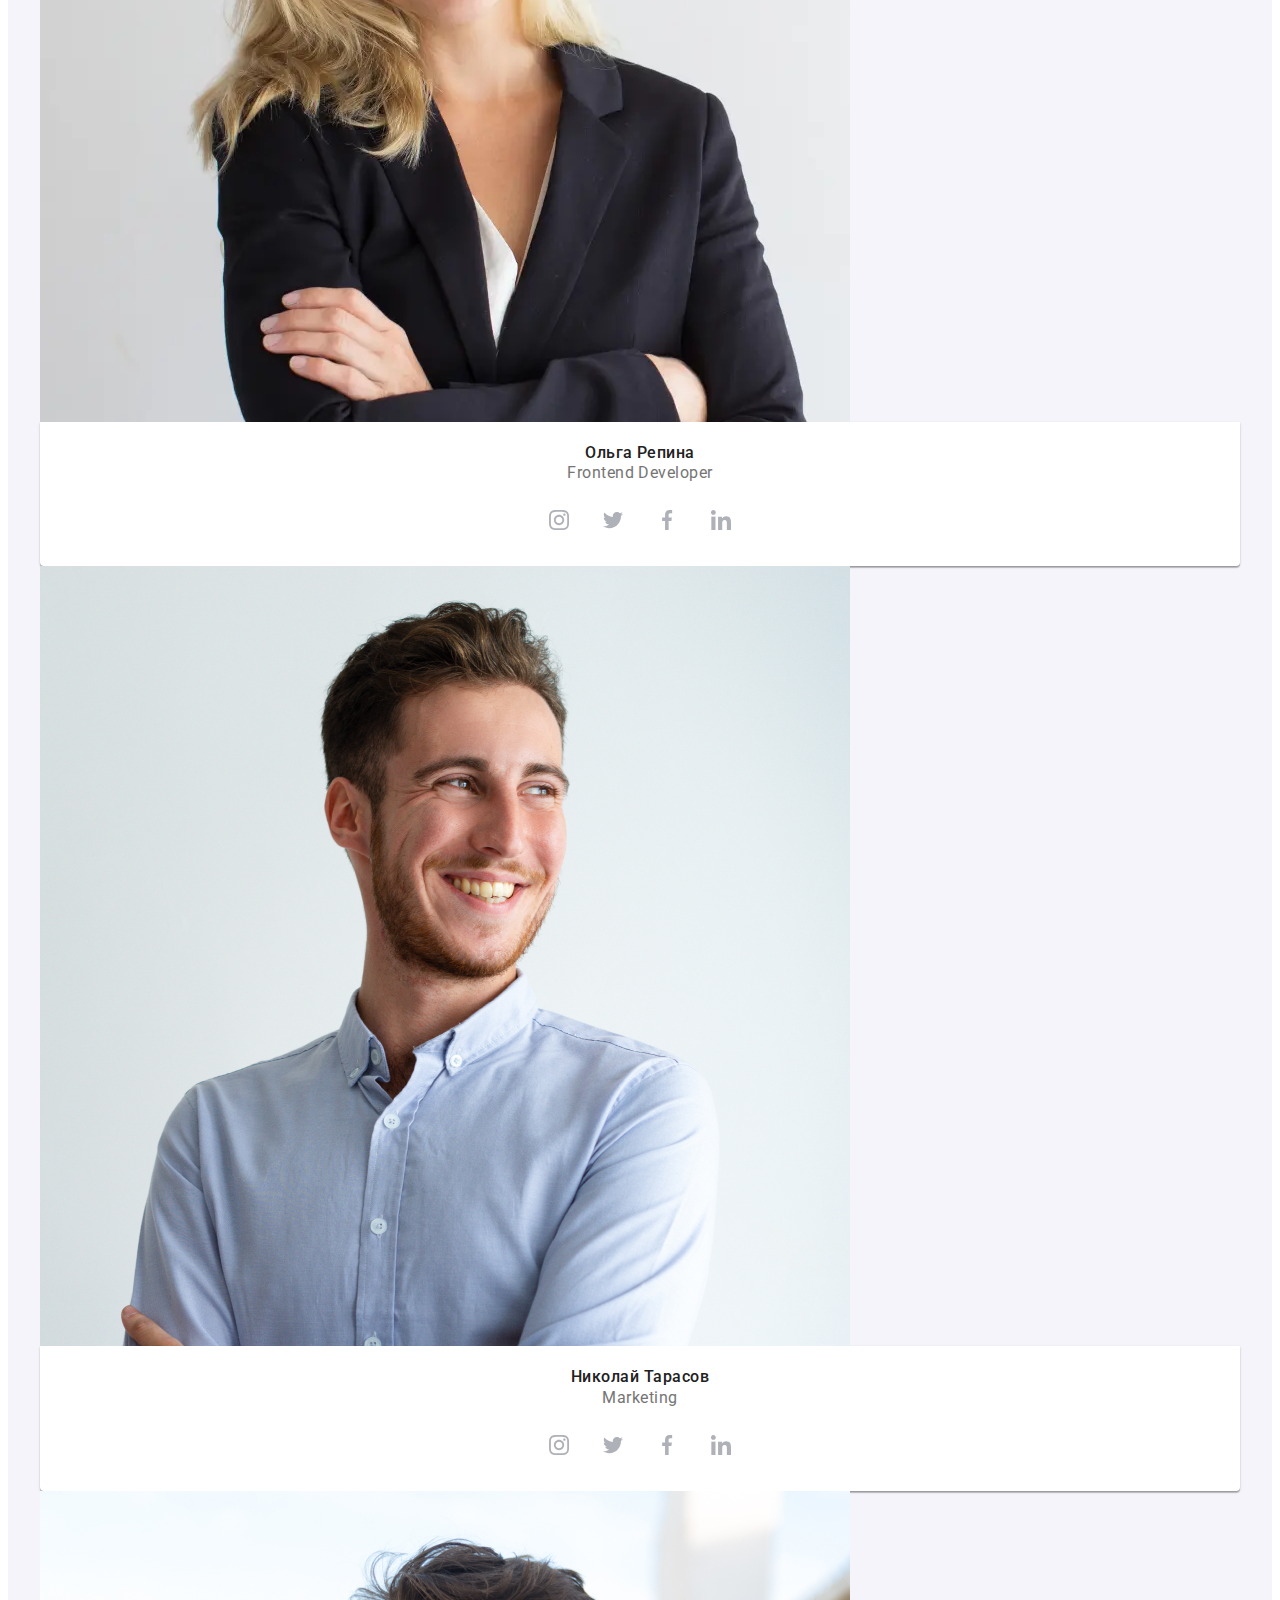
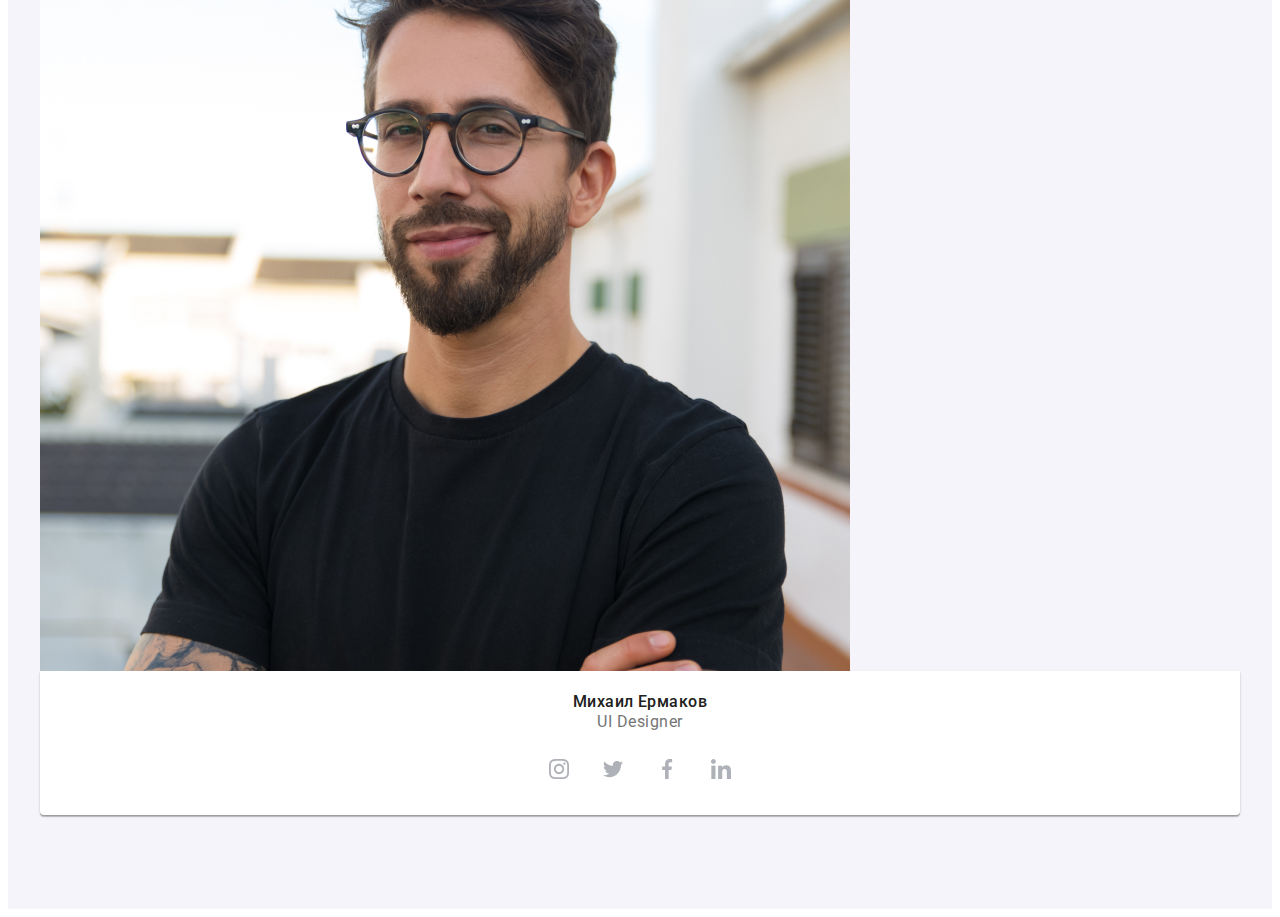
==== commit 6b962825: "внесла изменения" ====
--- a/index.html
+++ b/index.html
@@ -57,7 +57,7 @@
                     <use href="./images/icons.svg#icon-menu"></use>
                 </svg>
             </button>
-            <div class="mobile-menu is-open" data-menu>
+            <div class="mobile-menu" data-menu>
                 <button class="mobile-menu-closebtn" type="button" data-menu-close>
                     <svg class="mobile-menu-closebtn__icon" >
                         <use href="./images/icons.svg#icon-close-black-18dp-2-1"></use>
@@ -187,18 +187,24 @@
                     <li class="team-list__item">
                         <picture>
                             <source 
-                                srcset="./images/ourteam/igor.webp 1x, ./images/ourteam/img-igor-desktop@2x.webp 2x"
+                                srcset="./images/ourteam/igor.webp 1x, ./images/ourteam/igor-desktop@2x.webp 2x"
                                 media="(min-width: 1200px)" type="image/webp">
                             <source 
-                                srcset="./images/ourteam/igor.jpg 1x, ./images/ourteam/img-igor-desktop@2x.jpg 2x"
+                                srcset="./images/ourteam/igor.jpg 1x, ./images/ourteam/igor-desktop@2x.jpg 2x"
                                 media="(min-width: 1200px)">
+                            <source srcset="./images/ourteam/igor-tablet.webp 1x, ./images/ourteam/igor-tablet@2x.webp 2x"
+                                media="(min-width: 768px)"
+                                type="image/webp">
                             <source
-                                srcset="./images/ourteam/img-igor-tablet.jpg 1x, ./images/ourteam/img-igor-tablet@2x.jpg 2x"
+                                srcset="./images/ourteam/igor-tablet.jpg 1x, ./images/ourteam/igor-tablet@2x.jpg 2x"
                                 media="min-width: 768px">
+                            <source srcset="./images/ourteam/igor-mobile.webp 1x, ./images/ourteam/igor-mobile@2x.webp 2x"
+                                media="(min-width: 480px)"
+                                type="image/webp">
                             <source
-                                srcset="./images/ourteam/img-igor-mobile.jpg 1x, ./images/ourteam/img-igor-mobile@2x.jpg 2x"
+                                srcset="./images/ourteam/igor-mobile.jpg 1x, ./images/ourteam/igor-mobile@2x.jpg 2x"
                                 media="min-width: 480px">
-                            <img class="team-list__img" src="./images/ourteam/img-igor-mobile.jpg 1x" alt="мужчина с бородой">
+                            <img class="team-list__img" src="./images/ourteam/igor-mobile.jpg 1x" alt="мужчина с бородой">
                         </picture>
                         <div class="team-list-content">
                             <h4 class="team-title">Игорь Демьяненко</h4>
@@ -236,7 +242,24 @@
                         </div> 
                     </li>
                     <li class="team-list__item">
-                        <img class="team-list__img" src="./images/ourteam/olga.jpg" alt="молодая женщина с белыми волосами" width="270">
+                        <picture>
+                            <source srcset="./images/ourteam/olga.webp 1x, ./images/ourteam/olga-desktop@2x.webp 2x" 
+                                media="(min-width: 1200px)"
+                                type="image/webp">
+                            <source srcset="./images/ourteam/olga.jpg 1x, ./images/ourteam/olga-desktop@2x.jpg 2x" 
+                                media="(min-width: 1200px)">
+                            <source srcset="./images/ourteam/olga-tablet.webp 1x, ./images/ourteam/olga-tablet@2x.webp 2x"
+                                media="(min-width: 768px)" 
+                                type="image/webp">
+                            <source srcset="./images/ourteam/olga-tablet.jpg 1x, ./images/ourteam/olga-tablet@2x.jpg 2x"
+                                media="min-width: 768px">
+                            <source srcset="./images/ourteam/olga-mobile.webp 1x, ./images/ourteam/olga-mobile@2x.webp 2x"
+                                media="(min-width: 480px)" 
+                                type="image/webp">
+                            <source srcset="./images/ourteam/olga-mobile.jpg 1x, ./images/ourteam/olga-mobile@2x.jpg 2x" 
+                                media="min-width: 480px">
+                            <img class="team-list__img" src="./images/ourteam/olga-mobile.jpg 1x" alt="молодая женщина с белыми волосами">
+                        </picture>
                         <div class="team-list-content">
                             <h4 class="team-title">Ольга Репина</h4>
                             <p class="team-description" lang="en">Frontend Developer</p>
@@ -273,7 +296,7 @@
                         </div>
                     </li>
                     <li class="team-list__item">
-                        <img class="team-list__img" src="./images/ourteam/nikolay.jpg" alt="молодой мужчина улыбается" width="270">
+                        <img class="team-list__img" src="./images/ourteam/nikolay.jpg" alt="молодой мужчина улыбается">
                         <div class="team-list-content">
                             <h4 class="team-title">Николай Тарасов</h4>
                             <p class="team-description" lang="en">Marketing</p>
@@ -310,7 +333,7 @@
                         </div>
                     </li>
                     <li class="team-list__item">
-                        <img class="team-list__img" src="./images/ourteam/mihail.jpg" alt="молодой мужчина в очках" width="270">
+                        <img class="team-list__img" src="./images/ourteam/mihail.jpg" alt="молодой мужчина в очках">
                         <div class="team-list-content">
                             <h4 class="team-title">Михаил Ермаков</h4>
                             <p class="team-description" lang="en">UI Designer</p>
--- a/css/main.min.css
+++ b/css/main.min.css
@@ -1,2 +1,2 @@
-:root{--main-font: "Roboto", sans-serif;--secondary-font: "Raleway", sans-serif;--accent-color: #2196f3}.link{text-decoration:none}.list{list-style:none}.address{font-style:normal}h1,h2,h3,h4,h5,h6,p{margin:0}ul{margin:0;padding:0}.box__img,.work-list__img,.team-list__img{display:block}.visually-hidden{position:absolute;width:1px;height:1px;margin:-1px;border:0;padding:0;white-space:nowrap;clip-path:inset(100%);clip:rect(0 0 0 0);overflow:hidden}.container{padding-left:15px;padding-right:15px}header .container{display:flex;align-items:center;justify-content:space-between}@media screen and (min-width: 480px){.container{width:480px;margin:0 auto}}@media screen and (min-width: 768px){.container{width:768px}}@media screen and (min-width: 1200px){.container{width:1200px}}.social-list__link{display:flex;justify-content:center;align-items:center;width:44px;height:44px;border-radius:50%;fill:#afb1b8;transition:background-color 250ms cubic-bezier(0.4, 0, 0.2, 1),fill 250ms cubic-bezier(0.4, 0, 0.2, 1)}.social-list__link:hover,.social-list__link:focus{background-color:var(--accent-color)}.social-list__link:hover .social-list__icon,.social-list__link:focus .social-list__icon{fill:#ffffff}.social-links-wrapper{margin-top:72px;margin-bottom:100px;width:206px;height:80px;margin-left:70px}.social-list__link_theme-dark{display:flex;justify-content:center;align-items:center;width:44px;height:44px;border-radius:50%;fill:#ffffff;background-color:rgba(255,255,255,0.1);transition:background-color 250ms cubic-bezier(0.4, 0, 0.2, 1),fill 250ms cubic-bezier(0.4, 0, 0.2, 1)}.social-list__link_theme-dark:hover,.social-list__link_theme-dark:focus{background-color:var(--accent-color)}.social-list__link_theme-dark:hover .social__icon,.social-list__link_theme-dark:focus .social__icon{fill:#ffffff}.modal-btn{min-width:200px;padding:10px;font-family:var(--main-font);font-weight:700;font-size:16px;line-height:1, 87;letter-spacing:0.06em;color:#ffffff;background-color:var(--accent-color);box-shadow:0px 4px 4px rgba(0,0,0,0.15);border-radius:4px;cursor:pointer;border:none;outline:none;transition:background-color 250ms cubic-bezier(0.4, 0, 0.2, 1)}.modal-btn:hover,.modal-btn:focus{background-color:#188ce8}.modal-form-button{margin-top:30px;align-self:center;padding:10px;font-family:var(--main-font);font-weight:700;font-size:16px;line-height:1, 87;letter-spacing:0.06em;color:#ffffff;background-color:var(--accent-color);box-shadow:0px 4px 4px rgba(0,0,0,0.15);border-radius:4px;cursor:pointer;border:none;outline:none;transition:background-color 250ms cubic-bezier(0.4, 0, 0.2, 1)}.modal-form-button:hover,.modal-form-button:focus{background-color:#188ce8}.logo{font-family:var(--secondary-font);font-weight:700;font-size:26px;line-height:1, 16;letter-spacing:0.03em;color:black}.logo .logo__accent{color:var(--accent-color)}@media screen and (min-width: 1200px){.logo{margin-right:93px;font-family:var(--secondary-font);font-weight:700;font-size:26px;line-height:1, 19;letter-spacing:0.03em;color:black}.logo__accent{color:var(--accent-color)}_theme-dark{margin-right:auto;color:white}}.section-title{padding-top:60px;margin-bottom:30px;text-align:center;font-family:var(--main-font);font-weight:700;font-size:28px;line-height:1, 17;letter-spacing:0.03em;color:#212121}@media screen and (min-width: 1200px){.section-title{margin-bottom:50px;font-size:36px;line-height:1, 16}}.advantages-description{font-family:var(--main-font);font-weight:400;font-size:14px;line-height:1, 71;letter-spacing:0.03em;color:#757575}.team-description{margin-bottom:16px;font-family:var(--main-font);font-weight:400;font-size:16px;line-height:1, 18;letter-spacing:0.03em;text-align:center;color:#757575}.img-description{padding-top:10px;font-family:var(--main-font);font-weight:400;font-size:16px;line-height:1, 87px;letter-spacing:0.03em;text-align:left;color:#757575}.social-list{display:flex;align-items:center;justify-content:space-between;margin:0 auto;width:206px;height:44px}.team-title{margin-bottom:10px;font-family:var(--main-font);font-weight:500;font-size:16px;line-height:19px;letter-spacing:0.03em;text-align:center;color:#212121}.advantages-title{margin-bottom:10px;font-family:var(--main-font);font-weight:700;font-size:14px;line-height:1, 14;letter-spacing:0.03em;text-align:center;text-transform:uppercase;color:#212121}@media screen and (min-width: 768px){.advantages-title{text-align:start}}.img-title{padding-bottom:10px;margin-bottom:4px;font-family:var(--main-font);font-weight:700;font-size:18px;line-height:2px;letter-spacing:0.06em;color:#212121}.navigation,.navigation-list{display:flex;align-items:center}.navigation__link{font-family:var(--main-font);font-weight:500;font-size:14px;line-height:1, 14;letter-spacing:0.02em;color:#212121;transition:color 250ms cubic-bezier(0.4, 0, 0.2, 1)}.navigation__link:hover,.navigation__link:focus{color:var(--accent-color)}.navigation__link::after{position:absolute;content:"";width:48px;height:4px;border-radius:2px;display:none;top:43px;background-color:var(--accent-color);transition:background-color 250ms cubic-bezier(0.4, 0, 0.2, 1)}.navigation__link:hover::after{display:block}.navigation__item{position:relative}.navigation__item:not(:last-child){margin-right:50px}.navactiv__link{transition:color 250ms cubic-bezier(0.4, 0, 0.2, 1)}.navactiv__link:hover,.navactiv__link:focus{color:var(--accent-color)}.navactiv__link::after{position:absolute;content:"";width:84px;height:4px;border-radius:2px;display:none;top:43px;background-color:var(--accent-color);transition:background-color 250ms cubic-bezier(0.4, 0, 0.2, 1)}.navactiv__link:hover::after{display:block}@media screen and (min-width: 768px){.contacts__link-tel,.contacts__link-email{margin-left:auto;font-family:var(--main-font);font-weight:500;font-size:14px;line-height:1, 14;letter-spacing:0.02em;color:#757575}.contacts__img{fill:#757575}.contacts__icon-tel{width:10px;height:14px}.contacts__icon-email{width:14px;height:10px}}@media screen and (min-width: 1200px){.contacts{margin-left:auto;display:flex;align-items:center}.contacts__item-email{display:flex;align-items:center;margin-right:30px}.contacts__item-tel{display:flex;align-items:center;width:142px}.contacts__link-tel,.contacts__link-email{margin-left:auto;font-family:var(--main-font);font-weight:500;font-size:14px;line-height:1, 14;letter-spacing:0.02em;color:#757575}.contacts__img{margin-right:10px;fill:#757575;transition:fill 250ms cubic-bezier(0.4, 0, 0.2, 1)}.contacts__icon-tel{width:10px;height:16px}.contacts__icon-email{width:16px;height:12px}.contacts__img:hover .contacts__icon-email,.contacts__img:focus .contacts__icon-email{fill:var(--accent-color)}.contacts__link-email{transition:color 250ms cubic-bezier(0.4, 0, 0.2, 1)}.contacts__link-email:hover,.contacts__link-email:focus{color:var(--accent-color)}}.header{padding-top:16px;padding-bottom:16px;height:60px;border-bottom:1px solid #ececec}.navigation-list{display:none}.contacts{display:none}.burger-btn,.mobile-menu-closebtn{position:absolute;top:10px;right:15px;background-color:transparent;border:none;padding:0px;outline:none;fill:#000000;transition:fill 250ms cubic-bezier(0.4, 0, 0.2, 1)}.burger-btn:hover .burger__icon{fill:var(--accent-color)}.mobile-menu-closebtn:hover .mobile-menu-closebtn__icon{fill:var(--accent-color)}.burger__icon,.mobile-menu-closebtn__icon{width:40px;height:40px}.mobile-menu{display:flex;flex-direction:column;justify-content:space-between;position:fixed;top:0;left:50%;width:100vw;max-width:480px;height:100vh;background:#ffffff;padding:48px 40px;transform:translateY(-100%) translateX(-50%);transition:transform 250ms cubic-bezier(0.4, 0, 0.2, 1)}.mobile-menu.is-open{transform:translateY(0) translateX(-50%)}.mobile-menu__item{position:relative}.mobile-menu__item:not(:last-child){margin-bottom:32px}.mobile-menu__link{font-family:var(--main-font);font-weight:500;font-size:40px;line-height:1, 17px;letter-spacing:0.02em;color:#212121;transition:color 250ms cubic-bezier(0.4, 0, 0.2, 1),display 250ms cubic-bezier(0.4, 0, 0.2, 1)}.mobile-menu__link:hover,.mobile-menu__link:focus{color:var(--accent-color)}.mobile-menu__link:hover::after{display:block}.mobile-menu__link::after{position:absolute;display:none;left:0px;bottom:0px;content:"";width:139px;height:4px;border-radius:2px;background-color:var(--accent-color)}.mobile-menu-contact__item-email{margin-top:32px}.mobile-menu-contact__link{font-family:var(--main-font);font-weight:500;font-size:34px;line-height:1, 17;letter-spacing:0.02em;color:var(--accent-color)}.contact__link-email{color:#757575;line-height:1, 16;font-size:24px}.mobile-menu-social-list{display:flex;margin-top:64px}.mobile-menu-social__item:not(:last-child){padding-right:10px}.mobile-menu-social__item:not(:last-child)::after{content:"";width:22px;height:0px;margin:0 10px;border:1px solid rgba(33,33,33,0.2);transform:rotate(90deg)}.mobile-menu-social-list__link{font-family:var(--main-font);font-weight:500;font-size:18px;line-height:1, 22;letter-spacing:0.02em;color:var(--accent-color)}@media screen and (min-width: 768px){.burger-btn{display:none}.mobile-menu{display:none}.navigation-list{display:flex;margin-left:88px}.contacts{display:block}.header{display:flex;align-items:center;padding-top:21px;padding-bottom:21px;height:80px}}@media screen and (min-width: 1200px){.header{display:flex;align-items:center}.contacts{display:flex}}.hero{background-color:#c4c4c4;text-align:center;padding-top:118px;padding-bottom:118px;background-image:linear-gradient(rgba(47,48,58,0.4), rgba(47,48,58,0.4)),url("../images/img-heromobile.jpg");background-repeat:no-repeat;background-size:cover}@media (min-device-pixel-ratio: 2), (min-resolution: 192dpi), (min-resolution: 2dppx){.hero{background-image:url("../images/img-heromobile@2x.jpg")}}.hero-title{margin:0 auto;padding-bottom:30px;width:360px;font-family:var(--main-font);font-weight:900;font-size:26px;line-height:1, 61;letter-spacing:0.06em;text-transform:uppercase;color:#ffffff}@media screen and (min-width: 768px){.hero{background-image:linear-gradient(rgba(47,48,58,0.4), rgba(47,48,58,0.4)),url("../images/img-herotablet.jpg")}}@media screen and (min-width: 768px) and (min-device-pixel-ratio: 2), screen and (min-width: 768px) and (min-resolution: 192dpi), screen and (min-width: 768px) and (min-resolution: 2dppx){.hero{background-image:url("../images/img-herotablet@2x.jpg")}}@media screen and (min-width: 1200px){.hero{padding-top:200px;padding-bottom:200px;background-image:linear-gradient(rgba(47,48,58,0.4), rgba(47,48,58,0.4)),url("../images/hero_bg.jpg")}}@media screen and (min-width: 1200px) and (min-device-pixel-ratio: 2), screen and (min-width: 1200px) and (min-resolution: 192dpi), screen and (min-width: 1200px) and (min-resolution: 2dppx){.hero{background-image:url("../images/img-herodesktop@2x.jpg")}}@media screen and (min-width: 1200px){.hero-title{width:696px;height:120px;font-size:44px;line-height:1, 36}}.advantages{padding-top:60px;padding-bottom:60px}.advantages__img{display:flex;align-items:center;justify-content:center;background:#f5f4fa;border-radius:4px;margin-bottom:30px;width:450px;height:120px}@media screen and (max-width: 767px){.advantages-list{display:flex;flex-direction:column}.advantages__item:not(:last-child){margin-bottom:30px}}@media screen and (min-width: 768px){.advantages{background-color:#c4c4c4}.advantages-list{display:flex;flex-wrap:wrap;margin-left:-30px;margin-top:-30px}.advantages__item{flex-basis:calc(100% / 2 - 30px);margin-left:30px;margin-top:30px}.advantages__img{width:354px}}@media screen and (min-width: 1200px){.advantages{padding-top:94px;padding-bottom:47px;background-color:unset}.advantages-list{flex-wrap:nowrap}.advantages__item{flex-basis:calc(100% / 3- 30px)}.advantages__img{width:270px}}@media screen and (max-width: 1199px){.work{display:none}}.work{padding-top:47px;padding-bottom:94px}.work-list{display:flex;flex-wrap:wrap;margin-left:-30px;margin-top:-30px}.work-list__item{position:relative;flex-basis:calc(100% / 3- 30px);margin-left:30px;margin-top:30px}.label{display:flex;align-items:center;justify-content:center;width:370px;height:70px;position:absolute;bottom:0px;left:0px;background-color:rgba(47,48,58,0.8);font-family:var(--main-font);font-weight:700;font-size:14px;line-height:1, 14;text-align:center;letter-spacing:0.03em;text-transform:uppercase;color:#ffffff}.our-team{padding-bottom:38px;background:#f5f4fa}@media screen and (max-width: 767px){.team-list{display:flex;flex-direction:column}}.clients{padding-top:94px;padding-bottom:94px}.clients .clients-list{display:flex;flex-wrap:wrap;margin-left:-30px;margin-top:-30px}.clients-list__item{display:flex;align-items:center;justify-content:center;flex-basis:calc(100% / 6- 30px);margin-top:30px;margin-left:30px;border:1px solid #afb1b8;border-radius:4px;width:170px;height:90px;transition:border-color 250ms cubic-bezier(0.4, 0, 0.2, 1)}.clients-list__item:hover,.clients-list__item:focus{border-color:var(--accent-color)}.clients-list__icon{fill:#afb1b8}.clients-list__item:hover .clients-list__icon,.clients-list__item:focus .clients-list__icon{fill:var(--accent-color)}.clients-list__link{transition:fill 250ms cubic-bezier(0.4, 0, 0.2, 1)}.footer{background-color:#2f303a}.footer .container{display:flex}.adress-links-wrapper{margin-top:60px;margin-bottom:60px;width:231px;height:81px}.address-list :not(:last-child){margin-bottom:9px}.address{margin-top:20px}.address-list__link{color:#ffffff}.address-list__link-email,.address-list__link-tel{font-family:var(--main-font);font-weight:400;font-size:14px;line-height:1, 71;letter-spacing:0.03em;color:rgba(255,255,255,0.6)}.social-links-wrapper__title{margin-bottom:20px;font-family:var(--main-font);font-weight:700;font-size:14px;line-height:1, 14;letter-spacing:0.03em;text-transform:uppercase;color:#ffffff}.mail-wrapper{width:570px;min-height:86px;margin-left:93px;margin-top:72px}.footer-form{position:relative;width:100%;min-height:50px}.mail-wrapper__title{font-family:var(--main-font);font-weight:700;font-size:14px;line-height:1, 14;letter-spacing:0.03em;text-transform:uppercase;color:#ffffff;padding-bottom:20px}.footer-form__input{position:absolute;left:0;bottom:0;display:flex;align-items:center;padding-left:16px;width:358px;min-height:50px;font-family:var(--main-font);font-weight:400;font-size:16px;line-height:1.25px;letter-spacing:0.03em;color:#ffffff;border:1px solid rgba(255,255,255,0.3);filter:drop-shadow(0px 4px 4px rgba(0,0,0,0.15));border-radius:4px;background-color:#2f303a;outline:none}.footer-form__input::placeholder{color:rgba(255,255,255,0.6)}.footer-form-button{display:flex;align-items:center;padding-left:29px;font-family:var(--main-font);font-weight:700;font-size:16px;line-height:1, 87px;letter-spacing:0.06em;color:#ffffff;position:absolute;width:200px;min-height:50px;right:0;bottom:0;cursor:pointer;border:none;background:var(--accent-color);box-shadow:0px 4px 4px rgba(0,0,0,0.15);border-radius:4px;outline:none}.footer-form__icon{margin-left:10px}.backdrop{position:fixed;top:0;left:0;width:100vw;height:100vh;background-color:rgba(0,0,0,0.2);transition:all 250ms cubic-bezier(0.4, 0, 0.2, 1)}.modal{position:absolute;top:50%;left:50%;padding:40px;transform:translate(-50%, -50%);width:528px;height:581px;background-color:#ffffff;box-shadow:0px 1px 3px rgba(0,0,0,0.12),0px 1px 1px rgba(0,0,0,0.14),0px 2px 1px rgba(0,0,0,0.2);border-radius:4px}.modal-btn-close{position:absolute;display:flex;align-items:center;justify-content:center;top:8px;right:8px;width:30px;height:30px;fill:#000000;background:#ffffff;border:1px solid rgba(0,0,0,0.1);border-radius:50%;cursor:pointer;transition:fill 250ms cubic-bezier(0.4, 0, 0.2, 1)}.modal-btn-close:hover,.modal-btn-close:focus{fill:var(--accent-color)}.is-hidden{opacity:0;visibility:hidden;pointer-events:none}.modal-title{font-family:var(--main-font);font-weight:400;font-size:20px;line-height:1, 15px;letter-spacing:0.03em;color:#212121}.modal-form{margin-top:12px;display:flex;flex-direction:column;width:448px}.modal-form__label{margin-bottom:10px;font-family:var(--main-font);font-weight:400;font-size:12px;line-height:1, 16px;letter-spacing:0.01em;color:#757575}.modal-form__wrapper{position:relative;display:block;margin-top:4px}.modal-form__input{height:40px;width:100%;padding-left:42px;border:1px solid rgba(33,33,33,0.2);box-sizing:border-box;border-radius:4px;transition:border-color 250ms cubic-bezier(0.4, 0, 0.2, 1)}.modal-form__input:focus{outline:none;border-color:var(--accent-color)}.modal-form__icon{position:absolute;left:12px;top:50%;transform:translateY(-50%);transition:fill 250ms cubic-bezier(0.4, 0, 0.2, 1)}.modal-form__input:focus+.modal-form__icon{fill:var(--accent-color)}.modal-form__comment{height:120px;width:100%;padding-left:16px;padding-top:17px;margin-top:4px;resize:none;border:1px solid rgba(33,33,33,0.2);border-radius:4px;transition:border-color 250ms cubic-bezier(0.4, 0, 0.2, 1)}.modal-form__comment::placeholder{color:rgba(117,117,117,0.5)}.modal-form__comment:focus{outline:none;border-color:var(--accent-color)}.modal-form__chek{display:flex;align-items:center}.modal-form__chek::before{display:block;content:"";width:16px;height:15px;outline:1px solid #212121;cursor:pointer;margin-right:8px}.modal-form__term:checked+.modal-form__chek::before{background-image:url("../images/iconcheck.svg");background-position:center;border:0.2px solid #ffffff}.modal-form__term:focus+.modal-form__chek::before{outline:1px solid #ffffff}.modal-form__link{color:var(--accent-color);transition:color 250ms cubic-bezier(0.4, 0, 0.2, 1)}.modal-form__link:hover,.modal-form__link:focus{color:#188ce8}.filters-portfolio{padding-top:94px;padding-bottom:34px}.button-list{display:flex;justify-content:center}.button-list__item:not(:last-child){margin-right:8px}.button-list__btn,.button-list__activbtn{min-width:86px;padding:6px;font-family:var(--main-font);font-weight:500;font-size:16px;line-height:1, 6px;letter-spacing:0.03em;color:#212121;cursor:pointer;background-color:#f5f4fa;border:none;border-radius:4px}.button-list__activbtn{transition:color 250ms cubic-bezier(0.4, 0, 0.2, 1),background-color 250ms cubic-bezier(0.4, 0, 0.2, 1),box-shadow 250ms cubic-bezier(0.4, 0, 0.2, 1)}.button-list__activbtn:hover,.button-list__activbtn:focus{color:#ffffff;background-color:var(--accent-color);box-shadow:0px 3px 1px rgba(0,0,0,0.1),0px 1px 2px rgba(0,0,0,0.08),0px 2px 2px rgba(0,0,0,0.12)}.button-list__btn{transition:box-shadow 250ms cubic-bezier(0.4, 0, 0.2, 1)}.button-list__btn:hover,.button-list__btn:focus{box-shadow:0px 3px 1px rgba(0,0,0,0.1),0px 1px 2px rgba(0,0,0,0.08),0px 2px 2px rgba(0,0,0,0.12)}.portfolio-cards{padding-bottom:94px}.portfolio-list__link{display:block}.portfolio-list__link:hover .overlay,.portfolio-list__link:focus .overlay{transform:translateY(0%)}.portfolio-list{display:flex;flex-wrap:wrap;margin-left:-30px;margin-top:-30px}.portfolio-list .portfolio__item{flex-basis:calc(100% / 3- 30px);margin-left:30px;margin-top:30px;transition:box-shadow 250ms cubic-bezier(0.4, 0, 0.2, 1)}.portfolio-list .portfolio__item:hover .portfolio-list__link,.portfolio-list .portfolio__item:focus .portfolio-list__link{box-shadow:0px 1px 1px rgba(0,0,0,0.12),0px 4px 4px rgba(0,0,0,0.06),1px 4px 6px rgba(0,0,0,0.16)}.portfolio-card-content{background-color:#ffffff;border-bottom:1px solid #eeeeee;padding:20px 24px}.box{position:relative;overflow:hidden}.overlay{display:flex;align-items:center;justify-content:center;position:absolute;padding-left:24px;width:100%;height:100%;top:0;left:0;font-family:var(--main-font);font-weight:400;font-size:18px;line-height:1, 55;letter-spacing:0.03em;color:#ffffff;transform:translateY(100%);transition:transform 250ms cubic-bezier(0.4, 0, 0.2, 1);background:rgba(33,150,243,0.9)}
+:root{--main-font: "Roboto", sans-serif;--secondary-font: "Raleway", sans-serif;--accent-color: #2196f3}.link{text-decoration:none}.list{list-style:none}.address{font-style:normal}h1,h2,h3,h4,h5,h6,p{margin:0}ul{margin:0;padding:0}.box__img,.work-list__img,.team-list__img{display:block}.visually-hidden{position:absolute;width:1px;height:1px;margin:-1px;border:0;padding:0;white-space:nowrap;clip-path:inset(100%);clip:rect(0 0 0 0);overflow:hidden}.container{padding-left:15px;padding-right:15px}header .container{display:flex;align-items:center;justify-content:space-between}@media screen and (min-width: 480px){.container{width:480px;margin:0 auto}}@media screen and (min-width: 768px){.container{width:768px}}@media screen and (min-width: 1200px){.container{width:1200px}}.social-list__link{display:flex;justify-content:center;align-items:center;width:44px;height:44px;border-radius:50%;fill:#afb1b8;transition:background-color 250ms cubic-bezier(0.4, 0, 0.2, 1),fill 250ms cubic-bezier(0.4, 0, 0.2, 1)}.social-list__link:hover,.social-list__link:focus{background-color:var(--accent-color)}.social-list__link:hover .social-list__icon,.social-list__link:focus .social-list__icon{fill:#ffffff}.social-links-wrapper{margin-top:72px;margin-bottom:100px;width:206px;height:80px;margin-left:70px}.social-list__link_theme-dark{display:flex;justify-content:center;align-items:center;width:44px;height:44px;border-radius:50%;fill:#ffffff;background-color:rgba(255,255,255,0.1);transition:background-color 250ms cubic-bezier(0.4, 0, 0.2, 1),fill 250ms cubic-bezier(0.4, 0, 0.2, 1)}.social-list__link_theme-dark:hover,.social-list__link_theme-dark:focus{background-color:var(--accent-color)}.social-list__link_theme-dark:hover .social__icon,.social-list__link_theme-dark:focus .social__icon{fill:#ffffff}.modal-btn{min-width:200px;padding:10px;font-family:var(--main-font);font-weight:700;font-size:16px;line-height:1, 87;letter-spacing:0.06em;color:#ffffff;background-color:var(--accent-color);box-shadow:0px 4px 4px rgba(0,0,0,0.15);border-radius:4px;cursor:pointer;border:none;outline:none;transition:background-color 250ms cubic-bezier(0.4, 0, 0.2, 1)}.modal-btn:hover,.modal-btn:focus{background-color:#188ce8}.modal-form-button{margin-top:30px;align-self:center;padding:10px;font-family:var(--main-font);font-weight:700;font-size:16px;line-height:1, 87;letter-spacing:0.06em;color:#ffffff;background-color:var(--accent-color);box-shadow:0px 4px 4px rgba(0,0,0,0.15);border-radius:4px;cursor:pointer;border:none;outline:none;transition:background-color 250ms cubic-bezier(0.4, 0, 0.2, 1)}.modal-form-button:hover,.modal-form-button:focus{background-color:#188ce8}.logo{font-family:var(--secondary-font);font-weight:700;font-size:26px;line-height:1, 16;letter-spacing:0.03em;color:black}.logo .logo__accent{color:var(--accent-color)}@media screen and (min-width: 1200px){.logo{margin-right:93px;font-family:var(--secondary-font);font-weight:700;font-size:26px;line-height:1, 19;letter-spacing:0.03em;color:black}.logo__accent{color:var(--accent-color)}_theme-dark{margin-right:auto;color:white}}.section-title{padding-top:60px;margin-bottom:30px;text-align:center;font-family:var(--main-font);font-weight:700;font-size:28px;line-height:1, 17;letter-spacing:0.03em;color:#212121}@media screen and (min-width: 1200px){.section-title{margin-bottom:50px;font-size:36px;line-height:1, 16}}.advantages-description{font-family:var(--main-font);font-weight:400;font-size:14px;line-height:1, 71;letter-spacing:0.03em;color:#757575}.team-description{margin-bottom:16px;font-family:var(--main-font);font-weight:400;font-size:16px;line-height:1, 18;letter-spacing:0.03em;text-align:center;color:#757575}.img-description{padding-top:10px;font-family:var(--main-font);font-weight:400;font-size:16px;line-height:1, 87px;letter-spacing:0.03em;text-align:left;color:#757575}.social-list{display:flex;align-items:center;justify-content:space-between;margin:0 auto;width:206px;height:44px}.team-title{margin-bottom:10px;font-family:var(--main-font);font-weight:500;font-size:16px;line-height:1.18px;letter-spacing:0.03em;text-align:center;color:#212121}.advantages-title{margin-bottom:10px;font-family:var(--main-font);font-weight:700;font-size:14px;line-height:1, 14;letter-spacing:0.03em;text-align:center;text-transform:uppercase;color:#212121}@media screen and (min-width: 768px){.advantages-title{text-align:start}}.img-title{padding-bottom:10px;margin-bottom:4px;font-family:var(--main-font);font-weight:700;font-size:18px;line-height:2px;letter-spacing:0.06em;color:#212121}.navigation,.navigation-list{display:flex;align-items:center}.navigation__link{font-family:var(--main-font);font-weight:500;font-size:14px;line-height:1, 14;letter-spacing:0.02em;color:#212121;transition:color 250ms cubic-bezier(0.4, 0, 0.2, 1)}.navigation__link:hover,.navigation__link:focus{color:var(--accent-color)}.navigation__link::after{position:absolute;content:"";width:48px;height:4px;border-radius:2px;display:none;top:43px;background-color:var(--accent-color);transition:background-color 250ms cubic-bezier(0.4, 0, 0.2, 1)}.navigation__link:hover::after{display:block}.navigation__item{position:relative}.navigation__item:not(:last-child){margin-right:50px}.navactiv__link{transition:color 250ms cubic-bezier(0.4, 0, 0.2, 1)}.navactiv__link:hover,.navactiv__link:focus{color:var(--accent-color)}.navactiv__link::after{position:absolute;content:"";width:84px;height:4px;border-radius:2px;display:none;top:43px;background-color:var(--accent-color);transition:background-color 250ms cubic-bezier(0.4, 0, 0.2, 1)}.navactiv__link:hover::after{display:block}@media screen and (min-width: 768px){.contacts__link-tel,.contacts__link-email{margin-left:auto;font-family:var(--main-font);font-weight:500;font-size:14px;line-height:1, 14;letter-spacing:0.02em;color:#757575}.contacts__img{fill:#757575}.contacts__icon-tel{width:10px;height:14px}.contacts__icon-email{width:14px;height:10px}}@media screen and (min-width: 1200px){.contacts{margin-left:auto;display:flex;align-items:center}.contacts__item-email{display:flex;align-items:center;margin-right:30px}.contacts__item-tel{display:flex;align-items:center;width:142px}.contacts__link-tel,.contacts__link-email{margin-left:auto;font-family:var(--main-font);font-weight:500;font-size:14px;line-height:1, 14;letter-spacing:0.02em;color:#757575}.contacts__img{margin-right:10px;fill:#757575;transition:fill 250ms cubic-bezier(0.4, 0, 0.2, 1)}.contacts__icon-tel{width:10px;height:16px}.contacts__icon-email{width:16px;height:12px}.contacts__img:hover .contacts__icon-email,.contacts__img:focus .contacts__icon-email{fill:var(--accent-color)}.contacts__link-email{transition:color 250ms cubic-bezier(0.4, 0, 0.2, 1)}.contacts__link-email:hover,.contacts__link-email:focus{color:var(--accent-color)}}.header{padding-top:16px;padding-bottom:16px;height:60px;border-bottom:1px solid #ececec}.navigation-list{display:none}.contacts{display:none}.burger-btn,.mobile-menu-closebtn{position:absolute;top:10px;right:15px;background-color:transparent;border:none;padding:0px;outline:none;fill:#000000;transition:fill 250ms cubic-bezier(0.4, 0, 0.2, 1)}.burger-btn:hover .burger__icon{fill:var(--accent-color)}.mobile-menu-closebtn:hover .mobile-menu-closebtn__icon{fill:var(--accent-color)}.burger__icon,.mobile-menu-closebtn__icon{width:40px;height:40px}.mobile-menu{display:flex;flex-direction:column;justify-content:space-between;position:fixed;top:0;left:50%;width:100vw;max-width:480px;height:100vh;background:#ffffff;padding:48px 40px;transform:translateY(-100%) translateX(-50%);transition:transform 250ms cubic-bezier(0.4, 0, 0.2, 1)}.mobile-menu.is-open{transform:translateY(0) translateX(-50%)}.mobile-menu__item{position:relative}.mobile-menu__item:not(:last-child){margin-bottom:32px}.mobile-menu__link{font-family:var(--main-font);font-weight:500;font-size:40px;line-height:1, 17px;letter-spacing:0.02em;color:#212121;transition:color 250ms cubic-bezier(0.4, 0, 0.2, 1),display 250ms cubic-bezier(0.4, 0, 0.2, 1)}.mobile-menu__link:hover,.mobile-menu__link:focus{color:var(--accent-color)}.mobile-menu__link:hover::after{display:block}.mobile-menu__link::after{position:absolute;display:none;left:0px;bottom:0px;content:"";width:139px;height:4px;border-radius:2px;background-color:var(--accent-color)}.mobile-menu-contact__item-email{margin-top:32px}.mobile-menu-contact__link{font-family:var(--main-font);font-weight:500;font-size:34px;line-height:1, 17;letter-spacing:0.02em;color:var(--accent-color)}.contact__link-email{color:#757575;line-height:1, 16;font-size:24px}.mobile-menu-social-list{display:flex;margin-top:64px}.mobile-menu-social__item:not(:last-child){padding-right:10px}.mobile-menu-social__item:not(:last-child)::after{content:"";width:22px;height:0px;margin:0 10px;border:1px solid rgba(33,33,33,0.2);transform:rotate(90deg)}.mobile-menu-social-list__link{font-family:var(--main-font);font-weight:500;font-size:18px;line-height:1, 22;letter-spacing:0.02em;color:var(--accent-color)}@media screen and (min-width: 768px){.burger-btn{display:none}.mobile-menu{display:none}.navigation-list{display:flex;margin-left:88px}.contacts{display:block}.header{display:flex;align-items:center;padding-top:21px;padding-bottom:21px;height:80px}}@media screen and (min-width: 1200px){.header{display:flex;align-items:center}.contacts{display:flex}}.hero{background-color:#c4c4c4;text-align:center;padding-top:118px;padding-bottom:118px;background-image:linear-gradient(rgba(47,48,58,0.4), rgba(47,48,58,0.4)),url("../images/img-heromobile.jpg");background-repeat:no-repeat;background-size:cover}@media (min-device-pixel-ratio: 2), (min-resolution: 192dpi), (min-resolution: 2dppx){.hero{background-image:url("../images/img-heromobile@2x.jpg")}}.hero-title{margin:0 auto;padding-bottom:30px;width:360px;font-family:var(--main-font);font-weight:900;font-size:26px;line-height:1, 61;letter-spacing:0.06em;text-transform:uppercase;color:#ffffff}@media screen and (min-width: 768px){.hero{background-image:linear-gradient(rgba(47,48,58,0.4), rgba(47,48,58,0.4)),url("../images/img-herotablet.jpg")}}@media screen and (min-width: 768px) and (min-device-pixel-ratio: 2), screen and (min-width: 768px) and (min-resolution: 192dpi), screen and (min-width: 768px) and (min-resolution: 2dppx){.hero{background-image:url("../images/img-herotablet@2x.jpg")}}@media screen and (min-width: 1200px){.hero{padding-top:200px;padding-bottom:200px;background-image:linear-gradient(rgba(47,48,58,0.4), rgba(47,48,58,0.4)),url("../images/hero_bg.jpg")}}@media screen and (min-width: 1200px) and (min-device-pixel-ratio: 2), screen and (min-width: 1200px) and (min-resolution: 192dpi), screen and (min-width: 1200px) and (min-resolution: 2dppx){.hero{background-image:url("../images/img-herodesktop@2x.jpg")}}@media screen and (min-width: 1200px){.hero-title{width:696px;height:120px;font-size:44px;line-height:1, 36}}.advantages{padding-top:60px;padding-bottom:60px}.advantages__img{display:flex;align-items:center;justify-content:center;background:#f5f4fa;border-radius:4px;margin-bottom:30px;width:450px;height:120px}@media screen and (max-width: 767px){.advantages-list{display:flex;flex-direction:column}.advantages__item:not(:last-child){margin-bottom:30px}}@media screen and (min-width: 768px){.advantages{background-color:#c4c4c4}.advantages-list{display:flex;flex-wrap:wrap;margin-left:-30px;margin-top:-30px}.advantages__item{flex-basis:calc(100% / 2 - 30px);margin-left:30px;margin-top:30px}.advantages__img{width:354px}}@media screen and (min-width: 1200px){.advantages{padding-top:94px;padding-bottom:47px;background-color:unset}.advantages-list{flex-wrap:nowrap}.advantages__item{flex-basis:calc(100% / 3- 30px)}.advantages__img{width:270px}}@media screen and (max-width: 1199px){.work{display:none}}.work{padding-top:47px;padding-bottom:94px}.work-list{display:flex;flex-wrap:wrap;margin-left:-30px;margin-top:-30px}.work-list__item{position:relative;flex-basis:calc(100% / 3- 30px);margin-left:30px;margin-top:30px}.label{display:flex;align-items:center;justify-content:center;width:370px;height:70px;position:absolute;bottom:0px;left:0px;background-color:rgba(47,48,58,0.8);font-family:var(--main-font);font-weight:700;font-size:14px;line-height:1, 14;text-align:center;letter-spacing:0.03em;text-transform:uppercase;color:#ffffff}.our-team{padding-bottom:38px;background:#f5f4fa}.team-list-content{padding-top:30px;padding-bottom:24px;background:#ffffff;box-shadow:0px 1px 3px rgba(0,0,0,0.12),0px 1px 1px rgba(0,0,0,0.14),0px 2px 1px rgba(0,0,0,0.2);border-radius:0px 0px 4px 4px}@media screen and (max-width: 767px){.team-list{display:flex;flex-direction:column}}@media screen and (max-width: 768px){.team-list{display:flex;flex-wrap:wrap;margin-left:-30px;margin-top:-30px}.team-list__item{flex-basis:calc(100% / 2- 30px);margin-left:30px;margin-top:30px}}@media screen and (min-width: 1200px){.our-team{padding-top:94px;padding-bottom:94px}.team-list__item{flex-basis:calc(100% / 3- 30px)}}.clients{padding-top:94px;padding-bottom:94px}.clients .clients-list{display:flex;flex-wrap:wrap;margin-left:-30px;margin-top:-30px}.clients-list__item{display:flex;align-items:center;justify-content:center;flex-basis:calc(100% / 6- 30px);margin-top:30px;margin-left:30px;border:1px solid #afb1b8;border-radius:4px;width:170px;height:90px;transition:border-color 250ms cubic-bezier(0.4, 0, 0.2, 1)}.clients-list__item:hover,.clients-list__item:focus{border-color:var(--accent-color)}.clients-list__icon{fill:#afb1b8}.clients-list__item:hover .clients-list__icon,.clients-list__item:focus .clients-list__icon{fill:var(--accent-color)}.clients-list__link{transition:fill 250ms cubic-bezier(0.4, 0, 0.2, 1)}.footer{background-color:#2f303a}.footer .container{display:flex}.adress-links-wrapper{margin-top:60px;margin-bottom:60px;width:231px;height:81px}.address-list :not(:last-child){margin-bottom:9px}.address{margin-top:20px}.address-list__link{color:#ffffff}.address-list__link-email,.address-list__link-tel{font-family:var(--main-font);font-weight:400;font-size:14px;line-height:1, 71;letter-spacing:0.03em;color:rgba(255,255,255,0.6)}.social-links-wrapper__title{margin-bottom:20px;font-family:var(--main-font);font-weight:700;font-size:14px;line-height:1, 14;letter-spacing:0.03em;text-transform:uppercase;color:#ffffff}.mail-wrapper{width:570px;min-height:86px;margin-left:93px;margin-top:72px}.footer-form{position:relative;width:100%;min-height:50px}.mail-wrapper__title{font-family:var(--main-font);font-weight:700;font-size:14px;line-height:1, 14;letter-spacing:0.03em;text-transform:uppercase;color:#ffffff;padding-bottom:20px}.footer-form__input{position:absolute;left:0;bottom:0;display:flex;align-items:center;padding-left:16px;width:358px;min-height:50px;font-family:var(--main-font);font-weight:400;font-size:16px;line-height:1.25px;letter-spacing:0.03em;color:#ffffff;border:1px solid rgba(255,255,255,0.3);filter:drop-shadow(0px 4px 4px rgba(0,0,0,0.15));border-radius:4px;background-color:#2f303a;outline:none}.footer-form__input::placeholder{color:rgba(255,255,255,0.6)}.footer-form-button{display:flex;align-items:center;padding-left:29px;font-family:var(--main-font);font-weight:700;font-size:16px;line-height:1, 87px;letter-spacing:0.06em;color:#ffffff;position:absolute;width:200px;min-height:50px;right:0;bottom:0;cursor:pointer;border:none;background:var(--accent-color);box-shadow:0px 4px 4px rgba(0,0,0,0.15);border-radius:4px;outline:none}.footer-form__icon{margin-left:10px}.backdrop{position:fixed;top:0;left:0;width:100vw;height:100vh;background-color:rgba(0,0,0,0.2);transition:all 250ms cubic-bezier(0.4, 0, 0.2, 1)}.modal{position:absolute;top:50%;left:50%;padding:40px;transform:translate(-50%, -50%);width:528px;height:581px;background-color:#ffffff;box-shadow:0px 1px 3px rgba(0,0,0,0.12),0px 1px 1px rgba(0,0,0,0.14),0px 2px 1px rgba(0,0,0,0.2);border-radius:4px}.modal-btn-close{position:absolute;display:flex;align-items:center;justify-content:center;top:8px;right:8px;width:30px;height:30px;fill:#000000;background:#ffffff;border:1px solid rgba(0,0,0,0.1);border-radius:50%;cursor:pointer;transition:fill 250ms cubic-bezier(0.4, 0, 0.2, 1)}.modal-btn-close:hover,.modal-btn-close:focus{fill:var(--accent-color)}.is-hidden{opacity:0;visibility:hidden;pointer-events:none}.modal-title{font-family:var(--main-font);font-weight:400;font-size:20px;line-height:1, 15px;letter-spacing:0.03em;color:#212121}.modal-form{margin-top:12px;display:flex;flex-direction:column;width:448px}.modal-form__label{margin-bottom:10px;font-family:var(--main-font);font-weight:400;font-size:12px;line-height:1, 16px;letter-spacing:0.01em;color:#757575}.modal-form__wrapper{position:relative;display:block;margin-top:4px}.modal-form__input{height:40px;width:100%;padding-left:42px;border:1px solid rgba(33,33,33,0.2);box-sizing:border-box;border-radius:4px;transition:border-color 250ms cubic-bezier(0.4, 0, 0.2, 1)}.modal-form__input:focus{outline:none;border-color:var(--accent-color)}.modal-form__icon{position:absolute;left:12px;top:50%;transform:translateY(-50%);transition:fill 250ms cubic-bezier(0.4, 0, 0.2, 1)}.modal-form__input:focus+.modal-form__icon{fill:var(--accent-color)}.modal-form__comment{height:120px;width:100%;padding-left:16px;padding-top:17px;margin-top:4px;resize:none;border:1px solid rgba(33,33,33,0.2);border-radius:4px;transition:border-color 250ms cubic-bezier(0.4, 0, 0.2, 1)}.modal-form__comment::placeholder{color:rgba(117,117,117,0.5)}.modal-form__comment:focus{outline:none;border-color:var(--accent-color)}.modal-form__chek{display:flex;align-items:center}.modal-form__chek::before{display:block;content:"";width:16px;height:15px;outline:1px solid #212121;cursor:pointer;margin-right:8px}.modal-form__term:checked+.modal-form__chek::before{background-image:url("../images/iconcheck.svg");background-position:center;border:0.2px solid #ffffff}.modal-form__term:focus+.modal-form__chek::before{outline:1px solid #ffffff}.modal-form__link{color:var(--accent-color);transition:color 250ms cubic-bezier(0.4, 0, 0.2, 1)}.modal-form__link:hover,.modal-form__link:focus{color:#188ce8}.filters-portfolio{padding-top:94px;padding-bottom:34px}.button-list{display:flex;justify-content:center}.button-list__item:not(:last-child){margin-right:8px}.button-list__btn,.button-list__activbtn{min-width:86px;padding:6px;font-family:var(--main-font);font-weight:500;font-size:16px;line-height:1, 6px;letter-spacing:0.03em;color:#212121;cursor:pointer;background-color:#f5f4fa;border:none;border-radius:4px}.button-list__activbtn{transition:color 250ms cubic-bezier(0.4, 0, 0.2, 1),background-color 250ms cubic-bezier(0.4, 0, 0.2, 1),box-shadow 250ms cubic-bezier(0.4, 0, 0.2, 1)}.button-list__activbtn:hover,.button-list__activbtn:focus{color:#ffffff;background-color:var(--accent-color);box-shadow:0px 3px 1px rgba(0,0,0,0.1),0px 1px 2px rgba(0,0,0,0.08),0px 2px 2px rgba(0,0,0,0.12)}.button-list__btn{transition:box-shadow 250ms cubic-bezier(0.4, 0, 0.2, 1)}.button-list__btn:hover,.button-list__btn:focus{box-shadow:0px 3px 1px rgba(0,0,0,0.1),0px 1px 2px rgba(0,0,0,0.08),0px 2px 2px rgba(0,0,0,0.12)}.portfolio-cards{padding-bottom:94px}.portfolio-list__link{display:block}.portfolio-list__link:hover .overlay,.portfolio-list__link:focus .overlay{transform:translateY(0%)}.portfolio-list{display:flex;flex-wrap:wrap;margin-left:-30px;margin-top:-30px}.portfolio-list .portfolio__item{flex-basis:calc(100% / 3- 30px);margin-left:30px;margin-top:30px;transition:box-shadow 250ms cubic-bezier(0.4, 0, 0.2, 1)}.portfolio-list .portfolio__item:hover .portfolio-list__link,.portfolio-list .portfolio__item:focus .portfolio-list__link{box-shadow:0px 1px 1px rgba(0,0,0,0.12),0px 4px 4px rgba(0,0,0,0.06),1px 4px 6px rgba(0,0,0,0.16)}.portfolio-card-content{background-color:#ffffff;border-bottom:1px solid #eeeeee;padding:20px 24px}.box{position:relative;overflow:hidden}.overlay{display:flex;align-items:center;justify-content:center;position:absolute;padding-left:24px;width:100%;height:100%;top:0;left:0;font-family:var(--main-font);font-weight:400;font-size:18px;line-height:1, 55;letter-spacing:0.03em;color:#ffffff;transform:translateY(100%);transition:transform 250ms cubic-bezier(0.4, 0, 0.2, 1);background:rgba(33,150,243,0.9)}
 /*# sourceMappingURL=main.min.css.map */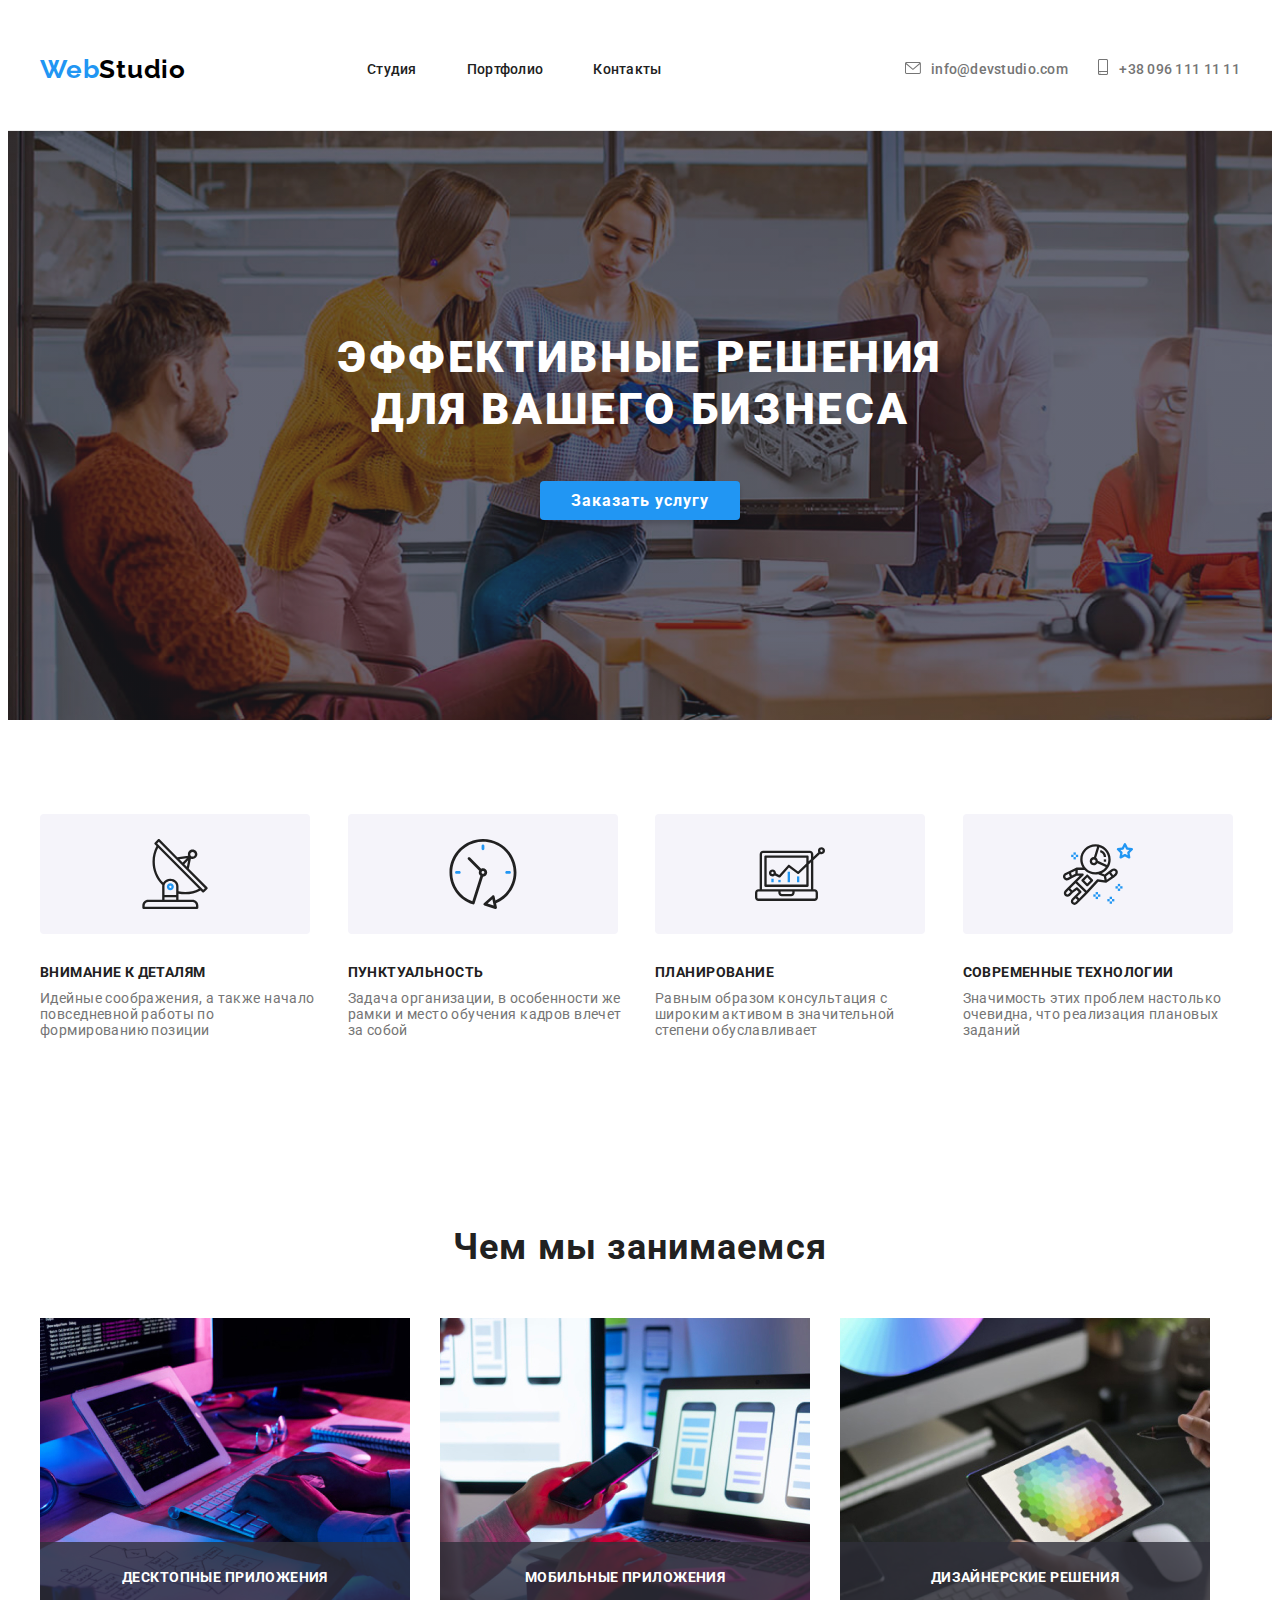
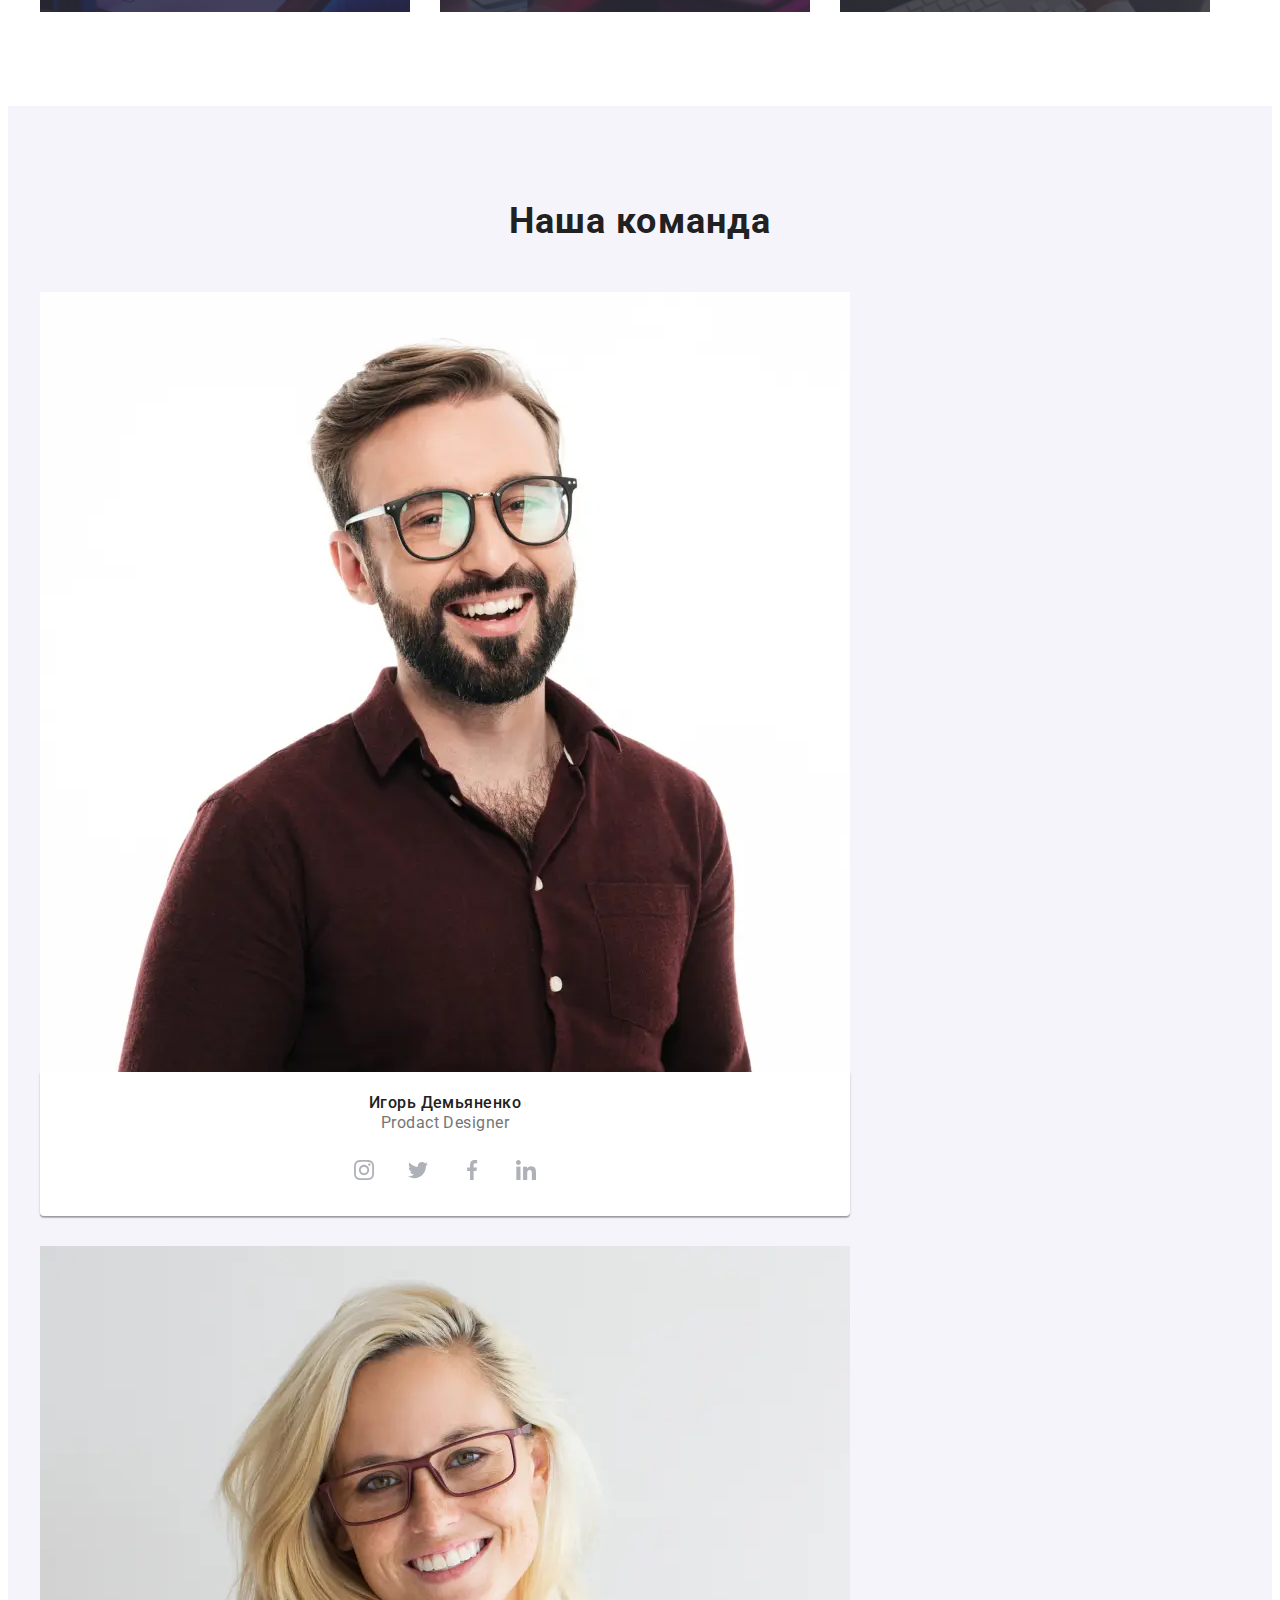
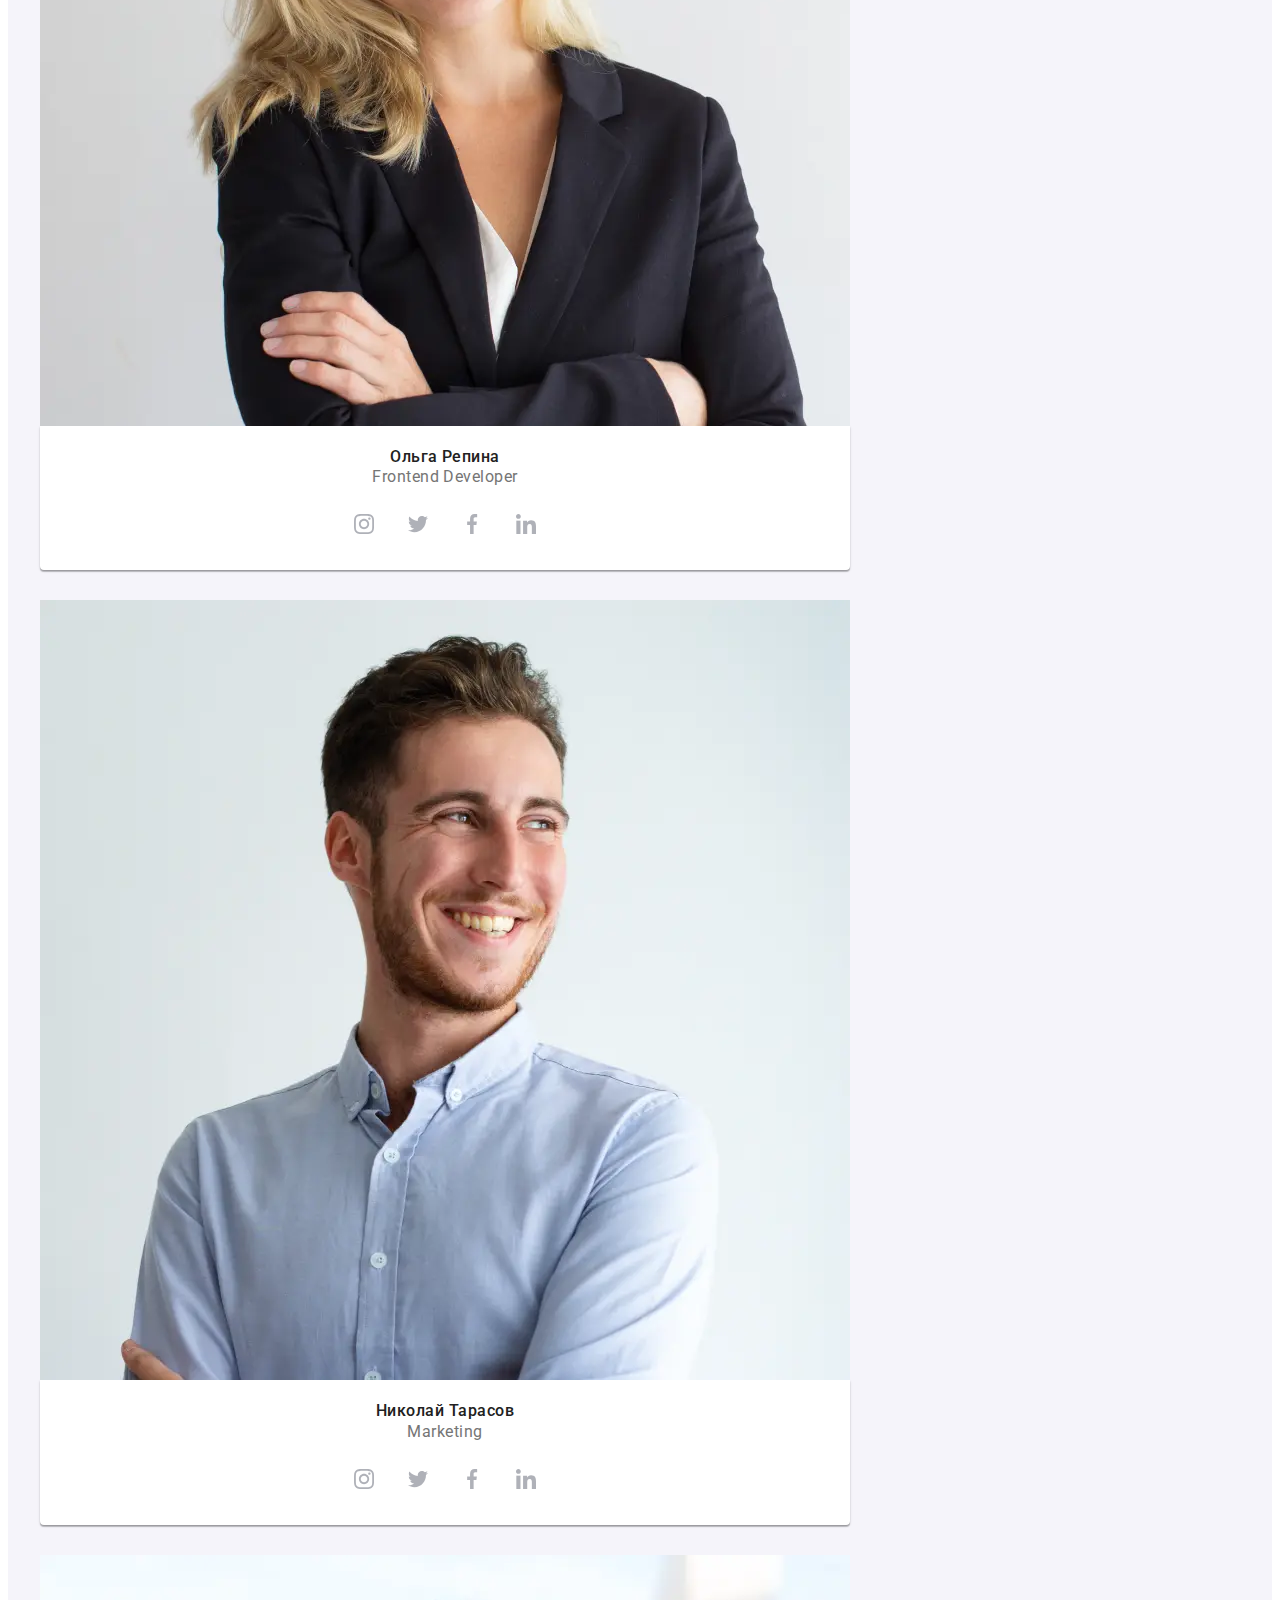
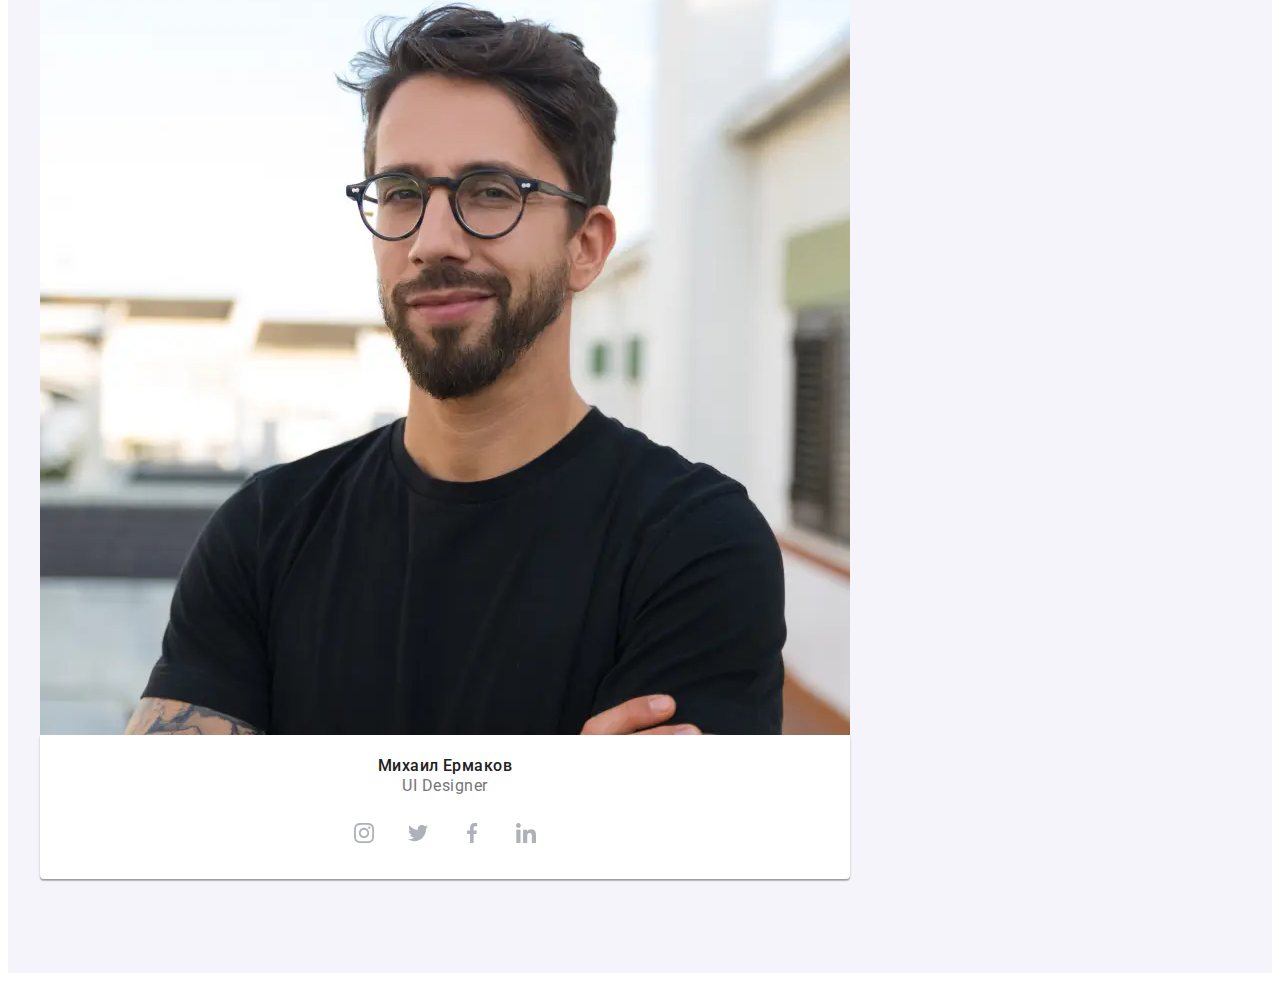
==== commit ee034f55: "внесла изменения" ====
--- a/index.html
+++ b/index.html
@@ -296,7 +296,24 @@
                         </div>
                     </li>
                     <li class="team-list__item">
-                        <img class="team-list__img" src="./images/ourteam/nikolay.jpg" alt="молодой мужчина улыбается">
+                        <picture>
+                            <source srcset="./images/ourteam/nikolay.webp 1x, ./images/ourteam/nikolay-desktop@2x.webp 2x" 
+                                media="(min-width: 1200px)"
+                                type="image/webp">
+                            <source srcset="./images/ourteam/nikolay.jpg 1x, ./images/ourteam/nikolay-desktop@2x.jpg 2x" 
+                                media="(min-width: 1200px)">
+                            <source srcset="./images/ourteam/nikolay-tablet.webp 1x, ./images/ourteam/nikolay-tablet@2x.webp 2x"
+                                media="(min-width: 768px)" 
+                                type="image/webp">
+                            <source srcset="./images/ourteam/nikolay-tablet.jpg 1x, ./images/ourteam/nikolay-tablet@2x.jpg 2x" 
+                                media="min-width: 768px">
+                            <source srcset="./images/ourteam/nikolay-mobile.webp 1x, ./images/ourteam/nikolay-mobile@2x.webp 2x"
+                                media="(min-width: 480px)" 
+                                type="image/webp">
+                            <source srcset="./images/ourteam/nikolay-mobile.jpg 1x, ./images/ourteam/nikolay-mobile@2x.jpg 2x" 
+                                media="min-width: 480px">
+                            <img class="team-list__img" src="./images/ourteam/nikolay-mobile.jpg 1x" alt="молодой мужчина улыбается">
+                        </picture>
                         <div class="team-list-content">
                             <h4 class="team-title">Николай Тарасов</h4>
                             <p class="team-description" lang="en">Marketing</p>
@@ -333,7 +350,24 @@
                         </div>
                     </li>
                     <li class="team-list__item">
-                        <img class="team-list__img" src="./images/ourteam/mihail.jpg" alt="молодой мужчина в очках">
+                        <picture>
+                            <source srcset="./images/ourteam/mihail.webp 1x, ./images/ourteam/mihail-desktop@2x.webp 2x"
+                                media="(min-width: 1200px)" 
+                                type="image/webp">
+                            <source srcset="./images/ourteam/mihail.jpg 1x, ./images/ourteam/mihail-desktop@2x.jpg 2x"
+                                media="(min-width: 1200px)">
+                            <source srcset="./images/ourteam/mihail-tablet.webp 1x, ./images/ourteam/mihail-tablet@2x.webp 2x"
+                                media="(min-width: 768px)" 
+                                type="image/webp">
+                            <source srcset="./images/ourteam/mihail-tablet.jpg 1x, ./images/ourteam/mihail-tablet@2x.jpg 2x"
+                                media="min-width: 768px">
+                            <source srcset="./images/ourteam/mihail-mobile.webp 1x, ./images/ourteam/mihail-mobile@2x.webp 2x"
+                                media="(min-width: 480px)" 
+                                type="image/webp">
+                            <source srcset="./images/ourteam/mihail-mobile.jpg 1x, ./images/ourteam/mihail-mobile@2x.jpg 2x"
+                                media="min-width: 480px">
+                            <img class="team-list__img" src="./images/ourteam/mihail-mobile.jpg 1x" alt="молодой мужчина в очках">
+                        </picture>
                         <div class="team-list-content">
                             <h4 class="team-title">Михаил Ермаков</h4>
                             <p class="team-description" lang="en">UI Designer</p>
--- a/css/main.min.css
+++ b/css/main.min.css
@@ -1,2 +1,2 @@
-:root{--main-font: "Roboto", sans-serif;--secondary-font: "Raleway", sans-serif;--accent-color: #2196f3}.link{text-decoration:none}.list{list-style:none}.address{font-style:normal}h1,h2,h3,h4,h5,h6,p{margin:0}ul{margin:0;padding:0}.box__img,.work-list__img,.team-list__img{display:block}.visually-hidden{position:absolute;width:1px;height:1px;margin:-1px;border:0;padding:0;white-space:nowrap;clip-path:inset(100%);clip:rect(0 0 0 0);overflow:hidden}.container{padding-left:15px;padding-right:15px}header .container{display:flex;align-items:center;justify-content:space-between}@media screen and (min-width: 480px){.container{width:480px;margin:0 auto}}@media screen and (min-width: 768px){.container{width:768px}}@media screen and (min-width: 1200px){.container{width:1200px}}.social-list__link{display:flex;justify-content:center;align-items:center;width:44px;height:44px;border-radius:50%;fill:#afb1b8;transition:background-color 250ms cubic-bezier(0.4, 0, 0.2, 1),fill 250ms cubic-bezier(0.4, 0, 0.2, 1)}.social-list__link:hover,.social-list__link:focus{background-color:var(--accent-color)}.social-list__link:hover .social-list__icon,.social-list__link:focus .social-list__icon{fill:#ffffff}.social-links-wrapper{margin-top:72px;margin-bottom:100px;width:206px;height:80px;margin-left:70px}.social-list__link_theme-dark{display:flex;justify-content:center;align-items:center;width:44px;height:44px;border-radius:50%;fill:#ffffff;background-color:rgba(255,255,255,0.1);transition:background-color 250ms cubic-bezier(0.4, 0, 0.2, 1),fill 250ms cubic-bezier(0.4, 0, 0.2, 1)}.social-list__link_theme-dark:hover,.social-list__link_theme-dark:focus{background-color:var(--accent-color)}.social-list__link_theme-dark:hover .social__icon,.social-list__link_theme-dark:focus .social__icon{fill:#ffffff}.modal-btn{min-width:200px;padding:10px;font-family:var(--main-font);font-weight:700;font-size:16px;line-height:1, 87;letter-spacing:0.06em;color:#ffffff;background-color:var(--accent-color);box-shadow:0px 4px 4px rgba(0,0,0,0.15);border-radius:4px;cursor:pointer;border:none;outline:none;transition:background-color 250ms cubic-bezier(0.4, 0, 0.2, 1)}.modal-btn:hover,.modal-btn:focus{background-color:#188ce8}.modal-form-button{margin-top:30px;align-self:center;padding:10px;font-family:var(--main-font);font-weight:700;font-size:16px;line-height:1, 87;letter-spacing:0.06em;color:#ffffff;background-color:var(--accent-color);box-shadow:0px 4px 4px rgba(0,0,0,0.15);border-radius:4px;cursor:pointer;border:none;outline:none;transition:background-color 250ms cubic-bezier(0.4, 0, 0.2, 1)}.modal-form-button:hover,.modal-form-button:focus{background-color:#188ce8}.logo{font-family:var(--secondary-font);font-weight:700;font-size:26px;line-height:1, 16;letter-spacing:0.03em;color:black}.logo .logo__accent{color:var(--accent-color)}@media screen and (min-width: 1200px){.logo{margin-right:93px;font-family:var(--secondary-font);font-weight:700;font-size:26px;line-height:1, 19;letter-spacing:0.03em;color:black}.logo__accent{color:var(--accent-color)}_theme-dark{margin-right:auto;color:white}}.section-title{padding-top:60px;margin-bottom:30px;text-align:center;font-family:var(--main-font);font-weight:700;font-size:28px;line-height:1, 17;letter-spacing:0.03em;color:#212121}@media screen and (min-width: 1200px){.section-title{margin-bottom:50px;font-size:36px;line-height:1, 16}}.advantages-description{font-family:var(--main-font);font-weight:400;font-size:14px;line-height:1, 71;letter-spacing:0.03em;color:#757575}.team-description{margin-bottom:16px;font-family:var(--main-font);font-weight:400;font-size:16px;line-height:1, 18;letter-spacing:0.03em;text-align:center;color:#757575}.img-description{padding-top:10px;font-family:var(--main-font);font-weight:400;font-size:16px;line-height:1, 87px;letter-spacing:0.03em;text-align:left;color:#757575}.social-list{display:flex;align-items:center;justify-content:space-between;margin:0 auto;width:206px;height:44px}.team-title{margin-bottom:10px;font-family:var(--main-font);font-weight:500;font-size:16px;line-height:1.18px;letter-spacing:0.03em;text-align:center;color:#212121}.advantages-title{margin-bottom:10px;font-family:var(--main-font);font-weight:700;font-size:14px;line-height:1, 14;letter-spacing:0.03em;text-align:center;text-transform:uppercase;color:#212121}@media screen and (min-width: 768px){.advantages-title{text-align:start}}.img-title{padding-bottom:10px;margin-bottom:4px;font-family:var(--main-font);font-weight:700;font-size:18px;line-height:2px;letter-spacing:0.06em;color:#212121}.navigation,.navigation-list{display:flex;align-items:center}.navigation__link{font-family:var(--main-font);font-weight:500;font-size:14px;line-height:1, 14;letter-spacing:0.02em;color:#212121;transition:color 250ms cubic-bezier(0.4, 0, 0.2, 1)}.navigation__link:hover,.navigation__link:focus{color:var(--accent-color)}.navigation__link::after{position:absolute;content:"";width:48px;height:4px;border-radius:2px;display:none;top:43px;background-color:var(--accent-color);transition:background-color 250ms cubic-bezier(0.4, 0, 0.2, 1)}.navigation__link:hover::after{display:block}.navigation__item{position:relative}.navigation__item:not(:last-child){margin-right:50px}.navactiv__link{transition:color 250ms cubic-bezier(0.4, 0, 0.2, 1)}.navactiv__link:hover,.navactiv__link:focus{color:var(--accent-color)}.navactiv__link::after{position:absolute;content:"";width:84px;height:4px;border-radius:2px;display:none;top:43px;background-color:var(--accent-color);transition:background-color 250ms cubic-bezier(0.4, 0, 0.2, 1)}.navactiv__link:hover::after{display:block}@media screen and (min-width: 768px){.contacts__link-tel,.contacts__link-email{margin-left:auto;font-family:var(--main-font);font-weight:500;font-size:14px;line-height:1, 14;letter-spacing:0.02em;color:#757575}.contacts__img{fill:#757575}.contacts__icon-tel{width:10px;height:14px}.contacts__icon-email{width:14px;height:10px}}@media screen and (min-width: 1200px){.contacts{margin-left:auto;display:flex;align-items:center}.contacts__item-email{display:flex;align-items:center;margin-right:30px}.contacts__item-tel{display:flex;align-items:center;width:142px}.contacts__link-tel,.contacts__link-email{margin-left:auto;font-family:var(--main-font);font-weight:500;font-size:14px;line-height:1, 14;letter-spacing:0.02em;color:#757575}.contacts__img{margin-right:10px;fill:#757575;transition:fill 250ms cubic-bezier(0.4, 0, 0.2, 1)}.contacts__icon-tel{width:10px;height:16px}.contacts__icon-email{width:16px;height:12px}.contacts__img:hover .contacts__icon-email,.contacts__img:focus .contacts__icon-email{fill:var(--accent-color)}.contacts__link-email{transition:color 250ms cubic-bezier(0.4, 0, 0.2, 1)}.contacts__link-email:hover,.contacts__link-email:focus{color:var(--accent-color)}}.header{padding-top:16px;padding-bottom:16px;height:60px;border-bottom:1px solid #ececec}.navigation-list{display:none}.contacts{display:none}.burger-btn,.mobile-menu-closebtn{position:absolute;top:10px;right:15px;background-color:transparent;border:none;padding:0px;outline:none;fill:#000000;transition:fill 250ms cubic-bezier(0.4, 0, 0.2, 1)}.burger-btn:hover .burger__icon{fill:var(--accent-color)}.mobile-menu-closebtn:hover .mobile-menu-closebtn__icon{fill:var(--accent-color)}.burger__icon,.mobile-menu-closebtn__icon{width:40px;height:40px}.mobile-menu{display:flex;flex-direction:column;justify-content:space-between;position:fixed;top:0;left:50%;width:100vw;max-width:480px;height:100vh;background:#ffffff;padding:48px 40px;transform:translateY(-100%) translateX(-50%);transition:transform 250ms cubic-bezier(0.4, 0, 0.2, 1)}.mobile-menu.is-open{transform:translateY(0) translateX(-50%)}.mobile-menu__item{position:relative}.mobile-menu__item:not(:last-child){margin-bottom:32px}.mobile-menu__link{font-family:var(--main-font);font-weight:500;font-size:40px;line-height:1, 17px;letter-spacing:0.02em;color:#212121;transition:color 250ms cubic-bezier(0.4, 0, 0.2, 1),display 250ms cubic-bezier(0.4, 0, 0.2, 1)}.mobile-menu__link:hover,.mobile-menu__link:focus{color:var(--accent-color)}.mobile-menu__link:hover::after{display:block}.mobile-menu__link::after{position:absolute;display:none;left:0px;bottom:0px;content:"";width:139px;height:4px;border-radius:2px;background-color:var(--accent-color)}.mobile-menu-contact__item-email{margin-top:32px}.mobile-menu-contact__link{font-family:var(--main-font);font-weight:500;font-size:34px;line-height:1, 17;letter-spacing:0.02em;color:var(--accent-color)}.contact__link-email{color:#757575;line-height:1, 16;font-size:24px}.mobile-menu-social-list{display:flex;margin-top:64px}.mobile-menu-social__item:not(:last-child){padding-right:10px}.mobile-menu-social__item:not(:last-child)::after{content:"";width:22px;height:0px;margin:0 10px;border:1px solid rgba(33,33,33,0.2);transform:rotate(90deg)}.mobile-menu-social-list__link{font-family:var(--main-font);font-weight:500;font-size:18px;line-height:1, 22;letter-spacing:0.02em;color:var(--accent-color)}@media screen and (min-width: 768px){.burger-btn{display:none}.mobile-menu{display:none}.navigation-list{display:flex;margin-left:88px}.contacts{display:block}.header{display:flex;align-items:center;padding-top:21px;padding-bottom:21px;height:80px}}@media screen and (min-width: 1200px){.header{display:flex;align-items:center}.contacts{display:flex}}.hero{background-color:#c4c4c4;text-align:center;padding-top:118px;padding-bottom:118px;background-image:linear-gradient(rgba(47,48,58,0.4), rgba(47,48,58,0.4)),url("../images/img-heromobile.jpg");background-repeat:no-repeat;background-size:cover}@media (min-device-pixel-ratio: 2), (min-resolution: 192dpi), (min-resolution: 2dppx){.hero{background-image:url("../images/img-heromobile@2x.jpg")}}.hero-title{margin:0 auto;padding-bottom:30px;width:360px;font-family:var(--main-font);font-weight:900;font-size:26px;line-height:1, 61;letter-spacing:0.06em;text-transform:uppercase;color:#ffffff}@media screen and (min-width: 768px){.hero{background-image:linear-gradient(rgba(47,48,58,0.4), rgba(47,48,58,0.4)),url("../images/img-herotablet.jpg")}}@media screen and (min-width: 768px) and (min-device-pixel-ratio: 2), screen and (min-width: 768px) and (min-resolution: 192dpi), screen and (min-width: 768px) and (min-resolution: 2dppx){.hero{background-image:url("../images/img-herotablet@2x.jpg")}}@media screen and (min-width: 1200px){.hero{padding-top:200px;padding-bottom:200px;background-image:linear-gradient(rgba(47,48,58,0.4), rgba(47,48,58,0.4)),url("../images/hero_bg.jpg")}}@media screen and (min-width: 1200px) and (min-device-pixel-ratio: 2), screen and (min-width: 1200px) and (min-resolution: 192dpi), screen and (min-width: 1200px) and (min-resolution: 2dppx){.hero{background-image:url("../images/img-herodesktop@2x.jpg")}}@media screen and (min-width: 1200px){.hero-title{width:696px;height:120px;font-size:44px;line-height:1, 36}}.advantages{padding-top:60px;padding-bottom:60px}.advantages__img{display:flex;align-items:center;justify-content:center;background:#f5f4fa;border-radius:4px;margin-bottom:30px;width:450px;height:120px}@media screen and (max-width: 767px){.advantages-list{display:flex;flex-direction:column}.advantages__item:not(:last-child){margin-bottom:30px}}@media screen and (min-width: 768px){.advantages{background-color:#c4c4c4}.advantages-list{display:flex;flex-wrap:wrap;margin-left:-30px;margin-top:-30px}.advantages__item{flex-basis:calc(100% / 2 - 30px);margin-left:30px;margin-top:30px}.advantages__img{width:354px}}@media screen and (min-width: 1200px){.advantages{padding-top:94px;padding-bottom:47px;background-color:unset}.advantages-list{flex-wrap:nowrap}.advantages__item{flex-basis:calc(100% / 3- 30px)}.advantages__img{width:270px}}@media screen and (max-width: 1199px){.work{display:none}}.work{padding-top:47px;padding-bottom:94px}.work-list{display:flex;flex-wrap:wrap;margin-left:-30px;margin-top:-30px}.work-list__item{position:relative;flex-basis:calc(100% / 3- 30px);margin-left:30px;margin-top:30px}.label{display:flex;align-items:center;justify-content:center;width:370px;height:70px;position:absolute;bottom:0px;left:0px;background-color:rgba(47,48,58,0.8);font-family:var(--main-font);font-weight:700;font-size:14px;line-height:1, 14;text-align:center;letter-spacing:0.03em;text-transform:uppercase;color:#ffffff}.our-team{padding-bottom:38px;background:#f5f4fa}.team-list-content{padding-top:30px;padding-bottom:24px;background:#ffffff;box-shadow:0px 1px 3px rgba(0,0,0,0.12),0px 1px 1px rgba(0,0,0,0.14),0px 2px 1px rgba(0,0,0,0.2);border-radius:0px 0px 4px 4px}@media screen and (max-width: 767px){.team-list{display:flex;flex-direction:column}}@media screen and (max-width: 768px){.team-list{display:flex;flex-wrap:wrap;margin-left:-30px;margin-top:-30px}.team-list__item{flex-basis:calc(100% / 2- 30px);margin-left:30px;margin-top:30px}}@media screen and (min-width: 1200px){.our-team{padding-top:94px;padding-bottom:94px}.team-list__item{flex-basis:calc(100% / 3- 30px)}}.clients{padding-top:94px;padding-bottom:94px}.clients .clients-list{display:flex;flex-wrap:wrap;margin-left:-30px;margin-top:-30px}.clients-list__item{display:flex;align-items:center;justify-content:center;flex-basis:calc(100% / 6- 30px);margin-top:30px;margin-left:30px;border:1px solid #afb1b8;border-radius:4px;width:170px;height:90px;transition:border-color 250ms cubic-bezier(0.4, 0, 0.2, 1)}.clients-list__item:hover,.clients-list__item:focus{border-color:var(--accent-color)}.clients-list__icon{fill:#afb1b8}.clients-list__item:hover .clients-list__icon,.clients-list__item:focus .clients-list__icon{fill:var(--accent-color)}.clients-list__link{transition:fill 250ms cubic-bezier(0.4, 0, 0.2, 1)}.footer{background-color:#2f303a}.footer .container{display:flex}.adress-links-wrapper{margin-top:60px;margin-bottom:60px;width:231px;height:81px}.address-list :not(:last-child){margin-bottom:9px}.address{margin-top:20px}.address-list__link{color:#ffffff}.address-list__link-email,.address-list__link-tel{font-family:var(--main-font);font-weight:400;font-size:14px;line-height:1, 71;letter-spacing:0.03em;color:rgba(255,255,255,0.6)}.social-links-wrapper__title{margin-bottom:20px;font-family:var(--main-font);font-weight:700;font-size:14px;line-height:1, 14;letter-spacing:0.03em;text-transform:uppercase;color:#ffffff}.mail-wrapper{width:570px;min-height:86px;margin-left:93px;margin-top:72px}.footer-form{position:relative;width:100%;min-height:50px}.mail-wrapper__title{font-family:var(--main-font);font-weight:700;font-size:14px;line-height:1, 14;letter-spacing:0.03em;text-transform:uppercase;color:#ffffff;padding-bottom:20px}.footer-form__input{position:absolute;left:0;bottom:0;display:flex;align-items:center;padding-left:16px;width:358px;min-height:50px;font-family:var(--main-font);font-weight:400;font-size:16px;line-height:1.25px;letter-spacing:0.03em;color:#ffffff;border:1px solid rgba(255,255,255,0.3);filter:drop-shadow(0px 4px 4px rgba(0,0,0,0.15));border-radius:4px;background-color:#2f303a;outline:none}.footer-form__input::placeholder{color:rgba(255,255,255,0.6)}.footer-form-button{display:flex;align-items:center;padding-left:29px;font-family:var(--main-font);font-weight:700;font-size:16px;line-height:1, 87px;letter-spacing:0.06em;color:#ffffff;position:absolute;width:200px;min-height:50px;right:0;bottom:0;cursor:pointer;border:none;background:var(--accent-color);box-shadow:0px 4px 4px rgba(0,0,0,0.15);border-radius:4px;outline:none}.footer-form__icon{margin-left:10px}.backdrop{position:fixed;top:0;left:0;width:100vw;height:100vh;background-color:rgba(0,0,0,0.2);transition:all 250ms cubic-bezier(0.4, 0, 0.2, 1)}.modal{position:absolute;top:50%;left:50%;padding:40px;transform:translate(-50%, -50%);width:528px;height:581px;background-color:#ffffff;box-shadow:0px 1px 3px rgba(0,0,0,0.12),0px 1px 1px rgba(0,0,0,0.14),0px 2px 1px rgba(0,0,0,0.2);border-radius:4px}.modal-btn-close{position:absolute;display:flex;align-items:center;justify-content:center;top:8px;right:8px;width:30px;height:30px;fill:#000000;background:#ffffff;border:1px solid rgba(0,0,0,0.1);border-radius:50%;cursor:pointer;transition:fill 250ms cubic-bezier(0.4, 0, 0.2, 1)}.modal-btn-close:hover,.modal-btn-close:focus{fill:var(--accent-color)}.is-hidden{opacity:0;visibility:hidden;pointer-events:none}.modal-title{font-family:var(--main-font);font-weight:400;font-size:20px;line-height:1, 15px;letter-spacing:0.03em;color:#212121}.modal-form{margin-top:12px;display:flex;flex-direction:column;width:448px}.modal-form__label{margin-bottom:10px;font-family:var(--main-font);font-weight:400;font-size:12px;line-height:1, 16px;letter-spacing:0.01em;color:#757575}.modal-form__wrapper{position:relative;display:block;margin-top:4px}.modal-form__input{height:40px;width:100%;padding-left:42px;border:1px solid rgba(33,33,33,0.2);box-sizing:border-box;border-radius:4px;transition:border-color 250ms cubic-bezier(0.4, 0, 0.2, 1)}.modal-form__input:focus{outline:none;border-color:var(--accent-color)}.modal-form__icon{position:absolute;left:12px;top:50%;transform:translateY(-50%);transition:fill 250ms cubic-bezier(0.4, 0, 0.2, 1)}.modal-form__input:focus+.modal-form__icon{fill:var(--accent-color)}.modal-form__comment{height:120px;width:100%;padding-left:16px;padding-top:17px;margin-top:4px;resize:none;border:1px solid rgba(33,33,33,0.2);border-radius:4px;transition:border-color 250ms cubic-bezier(0.4, 0, 0.2, 1)}.modal-form__comment::placeholder{color:rgba(117,117,117,0.5)}.modal-form__comment:focus{outline:none;border-color:var(--accent-color)}.modal-form__chek{display:flex;align-items:center}.modal-form__chek::before{display:block;content:"";width:16px;height:15px;outline:1px solid #212121;cursor:pointer;margin-right:8px}.modal-form__term:checked+.modal-form__chek::before{background-image:url("../images/iconcheck.svg");background-position:center;border:0.2px solid #ffffff}.modal-form__term:focus+.modal-form__chek::before{outline:1px solid #ffffff}.modal-form__link{color:var(--accent-color);transition:color 250ms cubic-bezier(0.4, 0, 0.2, 1)}.modal-form__link:hover,.modal-form__link:focus{color:#188ce8}.filters-portfolio{padding-top:94px;padding-bottom:34px}.button-list{display:flex;justify-content:center}.button-list__item:not(:last-child){margin-right:8px}.button-list__btn,.button-list__activbtn{min-width:86px;padding:6px;font-family:var(--main-font);font-weight:500;font-size:16px;line-height:1, 6px;letter-spacing:0.03em;color:#212121;cursor:pointer;background-color:#f5f4fa;border:none;border-radius:4px}.button-list__activbtn{transition:color 250ms cubic-bezier(0.4, 0, 0.2, 1),background-color 250ms cubic-bezier(0.4, 0, 0.2, 1),box-shadow 250ms cubic-bezier(0.4, 0, 0.2, 1)}.button-list__activbtn:hover,.button-list__activbtn:focus{color:#ffffff;background-color:var(--accent-color);box-shadow:0px 3px 1px rgba(0,0,0,0.1),0px 1px 2px rgba(0,0,0,0.08),0px 2px 2px rgba(0,0,0,0.12)}.button-list__btn{transition:box-shadow 250ms cubic-bezier(0.4, 0, 0.2, 1)}.button-list__btn:hover,.button-list__btn:focus{box-shadow:0px 3px 1px rgba(0,0,0,0.1),0px 1px 2px rgba(0,0,0,0.08),0px 2px 2px rgba(0,0,0,0.12)}.portfolio-cards{padding-bottom:94px}.portfolio-list__link{display:block}.portfolio-list__link:hover .overlay,.portfolio-list__link:focus .overlay{transform:translateY(0%)}.portfolio-list{display:flex;flex-wrap:wrap;margin-left:-30px;margin-top:-30px}.portfolio-list .portfolio__item{flex-basis:calc(100% / 3- 30px);margin-left:30px;margin-top:30px;transition:box-shadow 250ms cubic-bezier(0.4, 0, 0.2, 1)}.portfolio-list .portfolio__item:hover .portfolio-list__link,.portfolio-list .portfolio__item:focus .portfolio-list__link{box-shadow:0px 1px 1px rgba(0,0,0,0.12),0px 4px 4px rgba(0,0,0,0.06),1px 4px 6px rgba(0,0,0,0.16)}.portfolio-card-content{background-color:#ffffff;border-bottom:1px solid #eeeeee;padding:20px 24px}.box{position:relative;overflow:hidden}.overlay{display:flex;align-items:center;justify-content:center;position:absolute;padding-left:24px;width:100%;height:100%;top:0;left:0;font-family:var(--main-font);font-weight:400;font-size:18px;line-height:1, 55;letter-spacing:0.03em;color:#ffffff;transform:translateY(100%);transition:transform 250ms cubic-bezier(0.4, 0, 0.2, 1);background:rgba(33,150,243,0.9)}
+:root{--main-font: "Roboto", sans-serif;--secondary-font: "Raleway", sans-serif;--accent-color: #2196f3}.link{text-decoration:none}.list{list-style:none}.address{font-style:normal}h1,h2,h3,h4,h5,h6,p{margin:0}ul{margin:0;padding:0}.box__img,.work-list__img,.team-list__img{display:block}.visually-hidden{position:absolute;width:1px;height:1px;margin:-1px;border:0;padding:0;white-space:nowrap;clip-path:inset(100%);clip:rect(0 0 0 0);overflow:hidden}.container{padding-left:15px;padding-right:15px}header .container{display:flex;align-items:center;justify-content:space-between}@media screen and (min-width: 480px){.container{width:480px;margin:0 auto}}@media screen and (min-width: 768px){.container{width:768px}}@media screen and (min-width: 1200px){.container{width:1200px}}.social-list__link{display:flex;justify-content:center;align-items:center;width:44px;height:44px;border-radius:50%;fill:#afb1b8;transition:background-color 250ms cubic-bezier(0.4, 0, 0.2, 1),fill 250ms cubic-bezier(0.4, 0, 0.2, 1)}.social-list__link:hover,.social-list__link:focus{background-color:var(--accent-color)}.social-list__link:hover .social-list__icon,.social-list__link:focus .social-list__icon{fill:#ffffff}.social-links-wrapper{margin-top:72px;margin-bottom:100px;width:206px;height:80px;margin-left:70px}.social-list__link_theme-dark{display:flex;justify-content:center;align-items:center;width:44px;height:44px;border-radius:50%;fill:#ffffff;background-color:rgba(255,255,255,0.1);transition:background-color 250ms cubic-bezier(0.4, 0, 0.2, 1),fill 250ms cubic-bezier(0.4, 0, 0.2, 1)}.social-list__link_theme-dark:hover,.social-list__link_theme-dark:focus{background-color:var(--accent-color)}.social-list__link_theme-dark:hover .social__icon,.social-list__link_theme-dark:focus .social__icon{fill:#ffffff}.modal-btn{min-width:200px;padding:10px;font-family:var(--main-font);font-weight:700;font-size:16px;line-height:1, 87;letter-spacing:0.06em;color:#ffffff;background-color:var(--accent-color);box-shadow:0px 4px 4px rgba(0,0,0,0.15);border-radius:4px;cursor:pointer;border:none;outline:none;transition:background-color 250ms cubic-bezier(0.4, 0, 0.2, 1)}.modal-btn:hover,.modal-btn:focus{background-color:#188ce8}.modal-form-button{margin-top:30px;align-self:center;padding:10px;font-family:var(--main-font);font-weight:700;font-size:16px;line-height:1, 87;letter-spacing:0.06em;color:#ffffff;background-color:var(--accent-color);box-shadow:0px 4px 4px rgba(0,0,0,0.15);border-radius:4px;cursor:pointer;border:none;outline:none;transition:background-color 250ms cubic-bezier(0.4, 0, 0.2, 1)}.modal-form-button:hover,.modal-form-button:focus{background-color:#188ce8}.logo{font-family:var(--secondary-font);font-weight:700;font-size:26px;line-height:1, 16;letter-spacing:0.03em;color:black}.logo .logo__accent{color:var(--accent-color)}@media screen and (min-width: 1200px){.logo{margin-right:93px;font-family:var(--secondary-font);font-weight:700;font-size:26px;line-height:1, 19;letter-spacing:0.03em;color:black}.logo__accent{color:var(--accent-color)}_theme-dark{margin-right:auto;color:white}}.section-title{padding-top:60px;margin-bottom:30px;text-align:center;font-family:var(--main-font);font-weight:700;font-size:28px;line-height:1, 17;letter-spacing:0.03em;color:#212121}@media screen and (min-width: 1200px){.section-title{padding-top:94px;margin-bottom:50px;font-size:36px;line-height:1, 16}}.advantages-description{font-family:var(--main-font);font-weight:400;font-size:14px;line-height:1, 71;letter-spacing:0.03em;color:#757575}.team-description{margin-bottom:16px;font-family:var(--main-font);font-weight:400;font-size:16px;line-height:1, 18;letter-spacing:0.03em;text-align:center;color:#757575}.img-description{padding-top:10px;font-family:var(--main-font);font-weight:400;font-size:16px;line-height:1, 87px;letter-spacing:0.03em;text-align:left;color:#757575}.social-list{display:flex;align-items:center;justify-content:space-between;margin:0 auto;width:206px;height:44px}.team-title{margin-bottom:10px;font-family:var(--main-font);font-weight:500;font-size:16px;line-height:1.18px;letter-spacing:0.03em;text-align:center;color:#212121}.advantages-title{margin-bottom:10px;font-family:var(--main-font);font-weight:700;font-size:14px;line-height:1, 14;letter-spacing:0.03em;text-align:center;text-transform:uppercase;color:#212121}@media screen and (min-width: 768px){.advantages-title{text-align:start}}.img-title{padding-bottom:10px;margin-bottom:4px;font-family:var(--main-font);font-weight:700;font-size:18px;line-height:2px;letter-spacing:0.06em;color:#212121}.navigation,.navigation-list{display:flex;align-items:center}.navigation__link{font-family:var(--main-font);font-weight:500;font-size:14px;line-height:1, 14;letter-spacing:0.02em;color:#212121;transition:color 250ms cubic-bezier(0.4, 0, 0.2, 1)}.navigation__link:hover,.navigation__link:focus{color:var(--accent-color)}.navigation__link::after{position:absolute;content:"";width:48px;height:4px;border-radius:2px;display:none;top:43px;background-color:var(--accent-color);transition:background-color 250ms cubic-bezier(0.4, 0, 0.2, 1)}.navigation__link:hover::after{display:block}.navigation__item{position:relative}.navigation__item:not(:last-child){margin-right:50px}.navactiv__link{transition:color 250ms cubic-bezier(0.4, 0, 0.2, 1)}.navactiv__link:hover,.navactiv__link:focus{color:var(--accent-color)}.navactiv__link::after{position:absolute;content:"";width:84px;height:4px;border-radius:2px;display:none;top:43px;background-color:var(--accent-color);transition:background-color 250ms cubic-bezier(0.4, 0, 0.2, 1)}.navactiv__link:hover::after{display:block}@media screen and (min-width: 768px){.contacts__link-tel,.contacts__link-email{margin-left:auto;font-family:var(--main-font);font-weight:500;font-size:14px;line-height:1, 14;letter-spacing:0.02em;color:#757575}.contacts__img{fill:#757575}.contacts__icon-tel{width:10px;height:14px}.contacts__icon-email{width:14px;height:10px}}@media screen and (min-width: 1200px){.contacts{margin-left:auto;display:flex;align-items:center}.contacts__item-email{display:flex;align-items:center;margin-right:30px}.contacts__item-tel{display:flex;align-items:center;width:142px}.contacts__link-tel,.contacts__link-email{margin-left:auto;font-family:var(--main-font);font-weight:500;font-size:14px;line-height:1, 14;letter-spacing:0.02em;color:#757575}.contacts__img{margin-right:10px;fill:#757575;transition:fill 250ms cubic-bezier(0.4, 0, 0.2, 1)}.contacts__icon-tel{width:10px;height:16px}.contacts__icon-email{width:16px;height:12px}.contacts__img:hover .contacts__icon-email,.contacts__img:focus .contacts__icon-email{fill:var(--accent-color)}.contacts__link-email{transition:color 250ms cubic-bezier(0.4, 0, 0.2, 1)}.contacts__link-email:hover,.contacts__link-email:focus{color:var(--accent-color)}}.header{padding-top:16px;padding-bottom:16px;height:60px;border-bottom:1px solid #ececec}.navigation-list{display:none}.contacts{display:none}.burger-btn,.mobile-menu-closebtn{position:absolute;top:10px;right:15px;background-color:transparent;border:none;padding:0px;outline:none;fill:#000000;transition:fill 250ms cubic-bezier(0.4, 0, 0.2, 1)}.burger-btn:hover .burger__icon{fill:var(--accent-color)}.mobile-menu-closebtn:hover .mobile-menu-closebtn__icon{fill:var(--accent-color)}.burger__icon,.mobile-menu-closebtn__icon{width:40px;height:40px}.mobile-menu{display:flex;flex-direction:column;justify-content:space-between;position:fixed;top:0;left:50%;width:100vw;max-width:480px;height:100vh;background:#ffffff;padding:48px 40px;transform:translateY(-100%) translateX(-50%);transition:transform 250ms cubic-bezier(0.4, 0, 0.2, 1)}.mobile-menu.is-open{transform:translateY(0) translateX(-50%)}.mobile-menu__item{position:relative}.mobile-menu__item:not(:last-child){margin-bottom:32px}.mobile-menu__link{font-family:var(--main-font);font-weight:500;font-size:40px;line-height:1, 17px;letter-spacing:0.02em;color:#212121;transition:color 250ms cubic-bezier(0.4, 0, 0.2, 1),display 250ms cubic-bezier(0.4, 0, 0.2, 1)}.mobile-menu__link:hover,.mobile-menu__link:focus{color:var(--accent-color)}.mobile-menu__link:hover::after{display:block}.mobile-menu__link::after{position:absolute;display:none;left:0px;bottom:0px;content:"";width:139px;height:4px;border-radius:2px;background-color:var(--accent-color)}.mobile-menu-contact__item-email{margin-top:32px}.mobile-menu-contact__link{font-family:var(--main-font);font-weight:500;font-size:34px;line-height:1, 17;letter-spacing:0.02em;color:var(--accent-color)}.contact__link-email{color:#757575;line-height:1, 16;font-size:24px}.mobile-menu-social-list{display:flex;margin-top:64px}.mobile-menu-social__item:not(:last-child){padding-right:10px}.mobile-menu-social__item:not(:last-child)::after{content:"";width:22px;height:0px;margin:0 10px;border:1px solid rgba(33,33,33,0.2);transform:rotate(90deg)}.mobile-menu-social-list__link{font-family:var(--main-font);font-weight:500;font-size:18px;line-height:1, 22;letter-spacing:0.02em;color:var(--accent-color)}@media screen and (min-width: 768px){.burger-btn{display:none}.mobile-menu{display:none}.navigation-list{display:flex;margin-left:88px}.contacts{display:block}.header{display:flex;align-items:center;padding-top:21px;padding-bottom:21px;height:80px}}@media screen and (min-width: 1200px){.header{display:flex;align-items:center}.contacts{display:flex}}.hero{background-color:#c4c4c4;text-align:center;padding-top:118px;padding-bottom:118px;background-image:linear-gradient(rgba(47,48,58,0.4), rgba(47,48,58,0.4)),url("../images/img-heromobile.jpg");background-repeat:no-repeat;background-size:cover}@media (min-device-pixel-ratio: 2), (min-resolution: 192dpi), (min-resolution: 2dppx){.hero{background-image:url("../images/img-heromobile@2x.jpg")}}.hero-title{margin:0 auto;padding-bottom:30px;width:360px;font-family:var(--main-font);font-weight:900;font-size:26px;line-height:1, 61;letter-spacing:0.06em;text-transform:uppercase;color:#ffffff}@media screen and (min-width: 768px){.hero{background-image:linear-gradient(rgba(47,48,58,0.4), rgba(47,48,58,0.4)),url("../images/img-herotablet.jpg")}}@media screen and (min-width: 768px) and (min-device-pixel-ratio: 2), screen and (min-width: 768px) and (min-resolution: 192dpi), screen and (min-width: 768px) and (min-resolution: 2dppx){.hero{background-image:url("../images/img-herotablet@2x.jpg")}}@media screen and (min-width: 1200px){.hero{padding-top:200px;padding-bottom:200px;background-image:linear-gradient(rgba(47,48,58,0.4), rgba(47,48,58,0.4)),url("../images/hero_bg.jpg")}}@media screen and (min-width: 1200px) and (min-device-pixel-ratio: 2), screen and (min-width: 1200px) and (min-resolution: 192dpi), screen and (min-width: 1200px) and (min-resolution: 2dppx){.hero{background-image:url("../images/img-herodesktop@2x.jpg")}}@media screen and (min-width: 1200px){.hero-title{width:696px;height:120px;font-size:44px;line-height:1, 36}}.advantages{padding-top:60px;padding-bottom:60px}.advantages__img{display:flex;align-items:center;justify-content:center;background:#f5f4fa;border-radius:4px;margin-bottom:30px;width:450px;height:120px}@media screen and (max-width: 767px){.advantages-list{display:flex;flex-direction:column}.advantages__item:not(:last-child){margin-bottom:30px}}@media screen and (min-width: 768px){.advantages{background-color:#c4c4c4}.advantages-list{display:flex;flex-wrap:wrap;margin-left:-30px;margin-top:-30px}.advantages__item{flex-basis:calc(100% / 2 - 30px);margin-left:30px;margin-top:30px}.advantages__img{width:354px}}@media screen and (min-width: 1200px){.advantages{padding-top:94px;padding-bottom:47px;background-color:unset}.advantages-list{flex-wrap:nowrap}.advantages__item{flex-basis:calc(100% / 3- 30px)}.advantages__img{width:270px}}@media screen and (max-width: 1199px){.work{display:none}}.work{padding-top:47px;padding-bottom:94px}.work-list{display:flex;flex-wrap:wrap;margin-left:-30px;margin-top:-30px}.work-list__item{position:relative;flex-basis:calc(100% / 3- 30px);margin-left:30px;margin-top:30px}.label{display:flex;align-items:center;justify-content:center;width:370px;height:70px;position:absolute;bottom:0px;left:0px;background-color:rgba(47,48,58,0.8);font-family:var(--main-font);font-weight:700;font-size:14px;line-height:1, 14;text-align:center;letter-spacing:0.03em;text-transform:uppercase;color:#ffffff}.our-team{padding-bottom:38px;background:#f5f4fa}.team-list-content{padding-top:30px;padding-bottom:24px;background:#ffffff;box-shadow:0px 1px 3px rgba(0,0,0,0.12),0px 1px 1px rgba(0,0,0,0.14),0px 2px 1px rgba(0,0,0,0.2);border-radius:0px 0px 4px 4px}@media screen and (max-width: 767px){.team-list{display:flex;flex-direction:column}}@media screen and (min-width: 768px){.team-list{display:flex;flex-wrap:wrap;margin-left:-30px;margin-top:-30px}.team-list__item{flex-basis:calc(100% / 2- 30px);margin-left:30px;margin-top:30px}}@media screen and (min-width: 1200px){.our-team{padding-bottom:94px}.team-list__item{flex-basis:calc(100% / 3- 30px)}}.clients{padding-top:94px;padding-bottom:94px}.clients .clients-list{display:flex;flex-wrap:wrap;margin-left:-30px;margin-top:-30px}.clients-list__item{display:flex;align-items:center;justify-content:center;flex-basis:calc(100% / 6- 30px);margin-top:30px;margin-left:30px;border:1px solid #afb1b8;border-radius:4px;width:170px;height:90px;transition:border-color 250ms cubic-bezier(0.4, 0, 0.2, 1)}.clients-list__item:hover,.clients-list__item:focus{border-color:var(--accent-color)}.clients-list__icon{fill:#afb1b8}.clients-list__item:hover .clients-list__icon,.clients-list__item:focus .clients-list__icon{fill:var(--accent-color)}.clients-list__link{transition:fill 250ms cubic-bezier(0.4, 0, 0.2, 1)}.footer{background-color:#2f303a}.footer .container{display:flex}.adress-links-wrapper{margin-top:60px;margin-bottom:60px;width:231px;height:81px}.address-list :not(:last-child){margin-bottom:9px}.address{margin-top:20px}.address-list__link{color:#ffffff}.address-list__link-email,.address-list__link-tel{font-family:var(--main-font);font-weight:400;font-size:14px;line-height:1, 71;letter-spacing:0.03em;color:rgba(255,255,255,0.6)}.social-links-wrapper__title{margin-bottom:20px;font-family:var(--main-font);font-weight:700;font-size:14px;line-height:1, 14;letter-spacing:0.03em;text-transform:uppercase;color:#ffffff}.mail-wrapper{width:570px;min-height:86px;margin-left:93px;margin-top:72px}.footer-form{position:relative;width:100%;min-height:50px}.mail-wrapper__title{font-family:var(--main-font);font-weight:700;font-size:14px;line-height:1, 14;letter-spacing:0.03em;text-transform:uppercase;color:#ffffff;padding-bottom:20px}.footer-form__input{position:absolute;left:0;bottom:0;display:flex;align-items:center;padding-left:16px;width:358px;min-height:50px;font-family:var(--main-font);font-weight:400;font-size:16px;line-height:1.25px;letter-spacing:0.03em;color:#ffffff;border:1px solid rgba(255,255,255,0.3);filter:drop-shadow(0px 4px 4px rgba(0,0,0,0.15));border-radius:4px;background-color:#2f303a;outline:none}.footer-form__input::placeholder{color:rgba(255,255,255,0.6)}.footer-form-button{display:flex;align-items:center;padding-left:29px;font-family:var(--main-font);font-weight:700;font-size:16px;line-height:1, 87px;letter-spacing:0.06em;color:#ffffff;position:absolute;width:200px;min-height:50px;right:0;bottom:0;cursor:pointer;border:none;background:var(--accent-color);box-shadow:0px 4px 4px rgba(0,0,0,0.15);border-radius:4px;outline:none}.footer-form__icon{margin-left:10px}.backdrop{position:fixed;top:0;left:0;width:100vw;height:100vh;background-color:rgba(0,0,0,0.2);transition:all 250ms cubic-bezier(0.4, 0, 0.2, 1)}.modal{position:absolute;top:50%;left:50%;padding:40px;transform:translate(-50%, -50%);width:528px;height:581px;background-color:#ffffff;box-shadow:0px 1px 3px rgba(0,0,0,0.12),0px 1px 1px rgba(0,0,0,0.14),0px 2px 1px rgba(0,0,0,0.2);border-radius:4px}.modal-btn-close{position:absolute;display:flex;align-items:center;justify-content:center;top:8px;right:8px;width:30px;height:30px;fill:#000000;background:#ffffff;border:1px solid rgba(0,0,0,0.1);border-radius:50%;cursor:pointer;transition:fill 250ms cubic-bezier(0.4, 0, 0.2, 1)}.modal-btn-close:hover,.modal-btn-close:focus{fill:var(--accent-color)}.is-hidden{opacity:0;visibility:hidden;pointer-events:none}.modal-title{font-family:var(--main-font);font-weight:400;font-size:20px;line-height:1, 15px;letter-spacing:0.03em;color:#212121}.modal-form{margin-top:12px;display:flex;flex-direction:column;width:448px}.modal-form__label{margin-bottom:10px;font-family:var(--main-font);font-weight:400;font-size:12px;line-height:1, 16px;letter-spacing:0.01em;color:#757575}.modal-form__wrapper{position:relative;display:block;margin-top:4px}.modal-form__input{height:40px;width:100%;padding-left:42px;border:1px solid rgba(33,33,33,0.2);box-sizing:border-box;border-radius:4px;transition:border-color 250ms cubic-bezier(0.4, 0, 0.2, 1)}.modal-form__input:focus{outline:none;border-color:var(--accent-color)}.modal-form__icon{position:absolute;left:12px;top:50%;transform:translateY(-50%);transition:fill 250ms cubic-bezier(0.4, 0, 0.2, 1)}.modal-form__input:focus+.modal-form__icon{fill:var(--accent-color)}.modal-form__comment{height:120px;width:100%;padding-left:16px;padding-top:17px;margin-top:4px;resize:none;border:1px solid rgba(33,33,33,0.2);border-radius:4px;transition:border-color 250ms cubic-bezier(0.4, 0, 0.2, 1)}.modal-form__comment::placeholder{color:rgba(117,117,117,0.5)}.modal-form__comment:focus{outline:none;border-color:var(--accent-color)}.modal-form__chek{display:flex;align-items:center}.modal-form__chek::before{display:block;content:"";width:16px;height:15px;outline:1px solid #212121;cursor:pointer;margin-right:8px}.modal-form__term:checked+.modal-form__chek::before{background-image:url("../images/iconcheck.svg");background-position:center;border:0.2px solid #ffffff}.modal-form__term:focus+.modal-form__chek::before{outline:1px solid #ffffff}.modal-form__link{color:var(--accent-color);transition:color 250ms cubic-bezier(0.4, 0, 0.2, 1)}.modal-form__link:hover,.modal-form__link:focus{color:#188ce8}.filters-portfolio{padding-top:94px;padding-bottom:34px}.button-list{display:flex;justify-content:center}.button-list__item:not(:last-child){margin-right:8px}.button-list__btn,.button-list__activbtn{min-width:86px;padding:6px;font-family:var(--main-font);font-weight:500;font-size:16px;line-height:1, 6px;letter-spacing:0.03em;color:#212121;cursor:pointer;background-color:#f5f4fa;border:none;border-radius:4px}.button-list__activbtn{transition:color 250ms cubic-bezier(0.4, 0, 0.2, 1),background-color 250ms cubic-bezier(0.4, 0, 0.2, 1),box-shadow 250ms cubic-bezier(0.4, 0, 0.2, 1)}.button-list__activbtn:hover,.button-list__activbtn:focus{color:#ffffff;background-color:var(--accent-color);box-shadow:0px 3px 1px rgba(0,0,0,0.1),0px 1px 2px rgba(0,0,0,0.08),0px 2px 2px rgba(0,0,0,0.12)}.button-list__btn{transition:box-shadow 250ms cubic-bezier(0.4, 0, 0.2, 1)}.button-list__btn:hover,.button-list__btn:focus{box-shadow:0px 3px 1px rgba(0,0,0,0.1),0px 1px 2px rgba(0,0,0,0.08),0px 2px 2px rgba(0,0,0,0.12)}.portfolio-cards{padding-bottom:94px}.portfolio-list__link{display:block}.portfolio-list__link:hover .overlay,.portfolio-list__link:focus .overlay{transform:translateY(0%)}.portfolio-list{display:flex;flex-wrap:wrap;margin-left:-30px;margin-top:-30px}.portfolio-list .portfolio__item{flex-basis:calc(100% / 3- 30px);margin-left:30px;margin-top:30px;transition:box-shadow 250ms cubic-bezier(0.4, 0, 0.2, 1)}.portfolio-list .portfolio__item:hover .portfolio-list__link,.portfolio-list .portfolio__item:focus .portfolio-list__link{box-shadow:0px 1px 1px rgba(0,0,0,0.12),0px 4px 4px rgba(0,0,0,0.06),1px 4px 6px rgba(0,0,0,0.16)}.portfolio-card-content{background-color:#ffffff;border-bottom:1px solid #eeeeee;padding:20px 24px}.box{position:relative;overflow:hidden}.overlay{display:flex;align-items:center;justify-content:center;position:absolute;padding-left:24px;width:100%;height:100%;top:0;left:0;font-family:var(--main-font);font-weight:400;font-size:18px;line-height:1, 55;letter-spacing:0.03em;color:#ffffff;transform:translateY(100%);transition:transform 250ms cubic-bezier(0.4, 0, 0.2, 1);background:rgba(33,150,243,0.9)}
 /*# sourceMappingURL=main.min.css.map */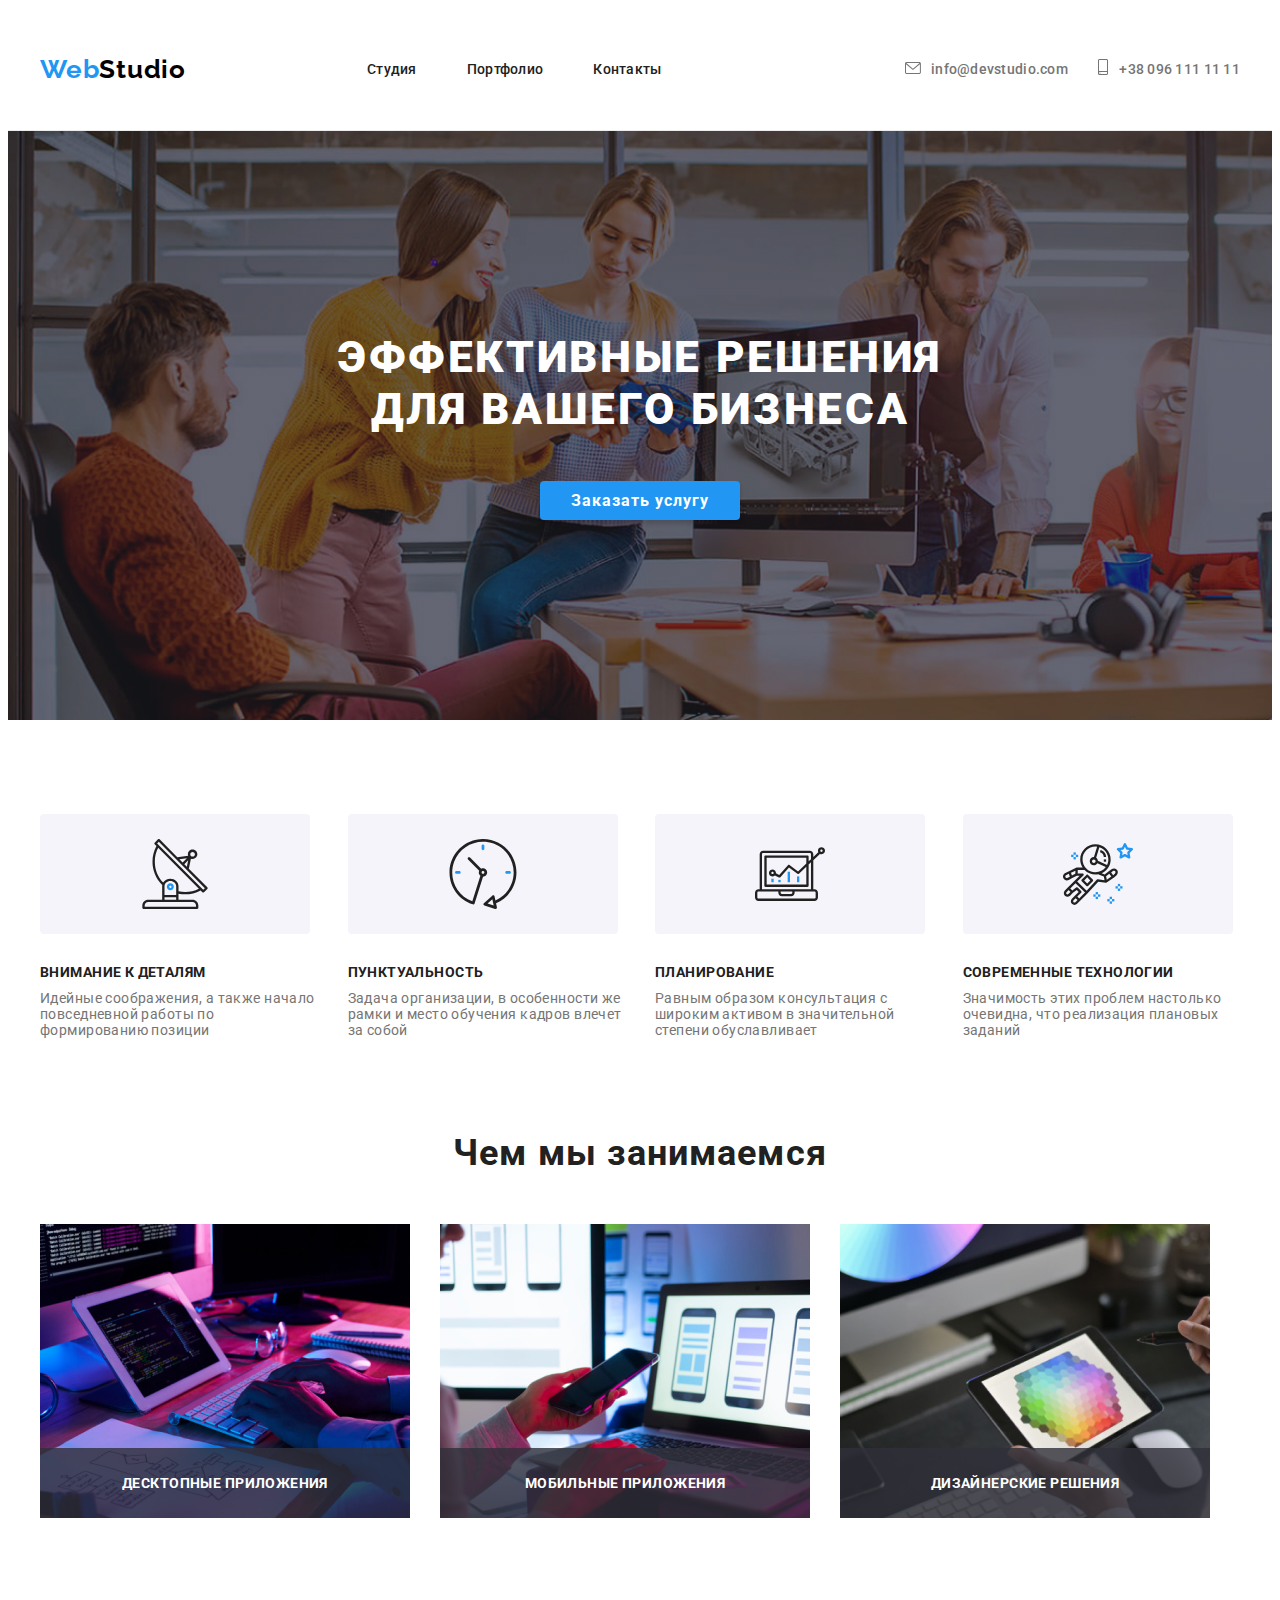
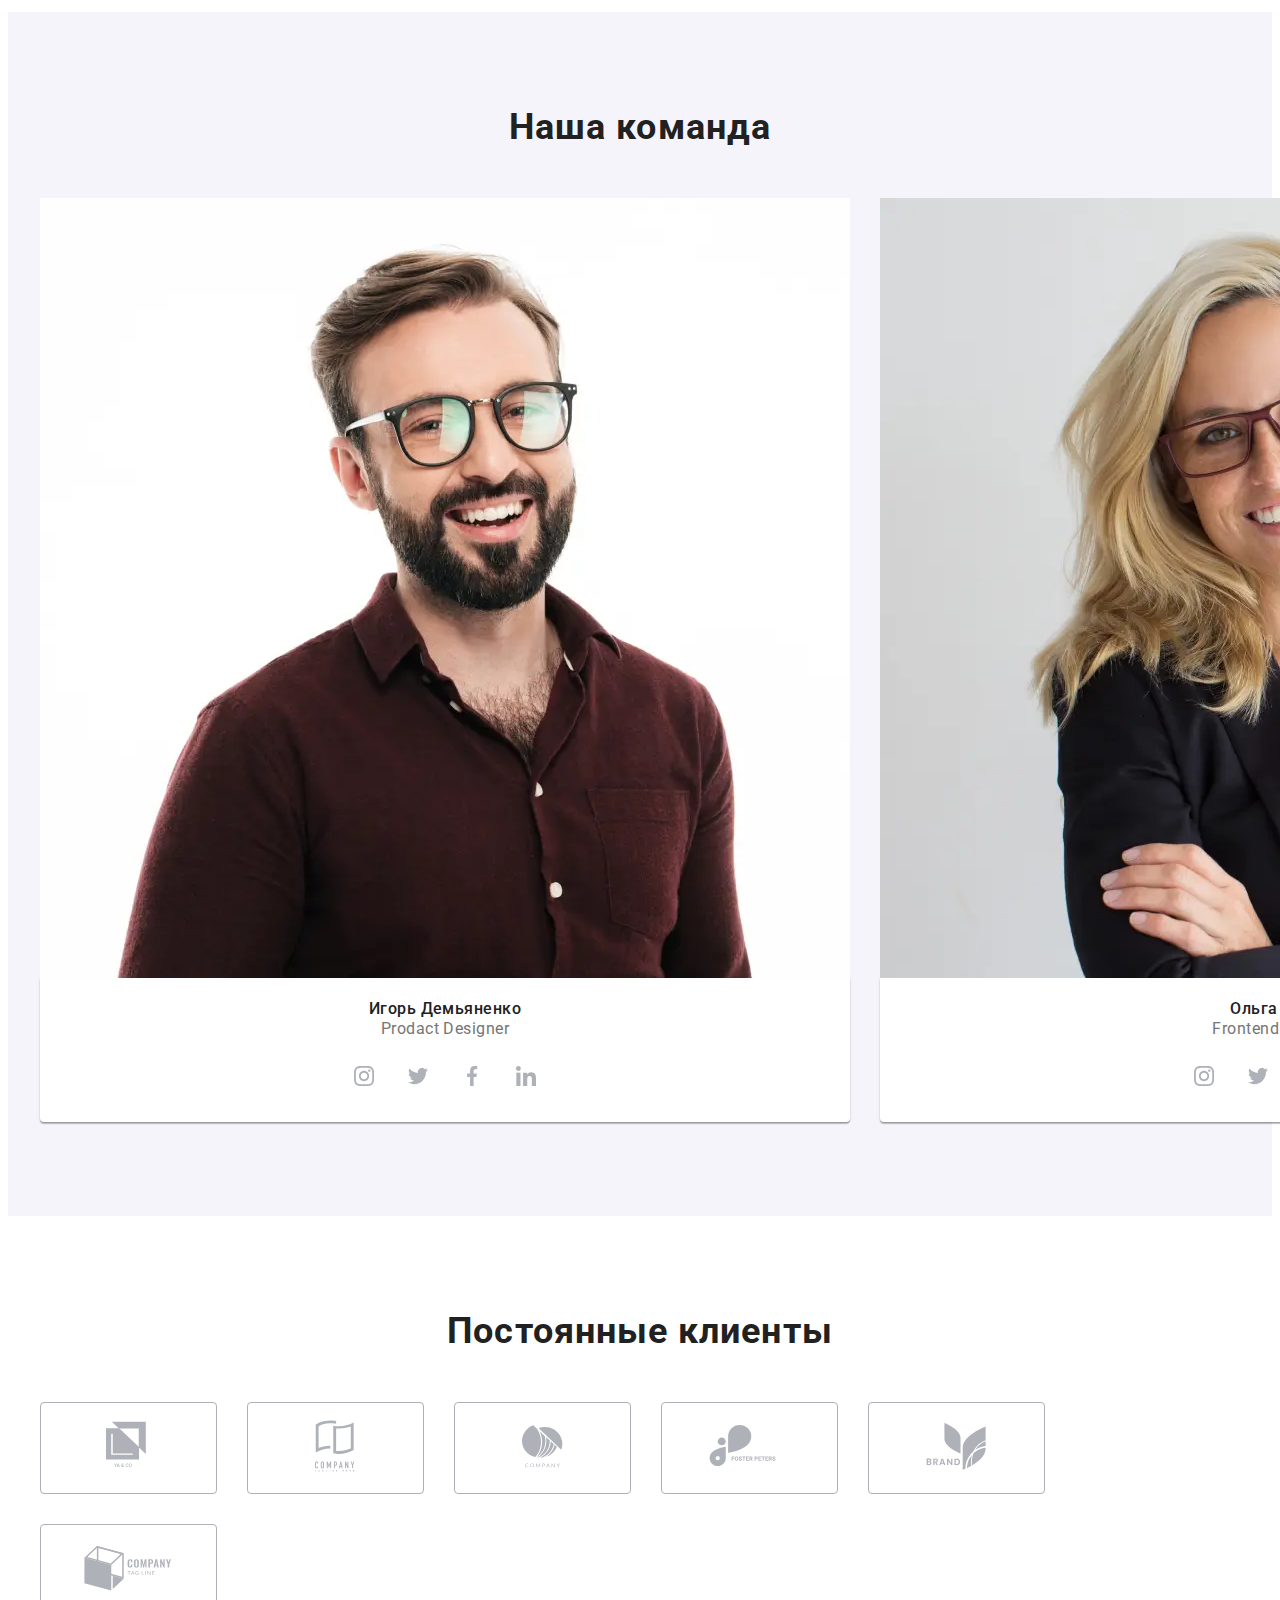
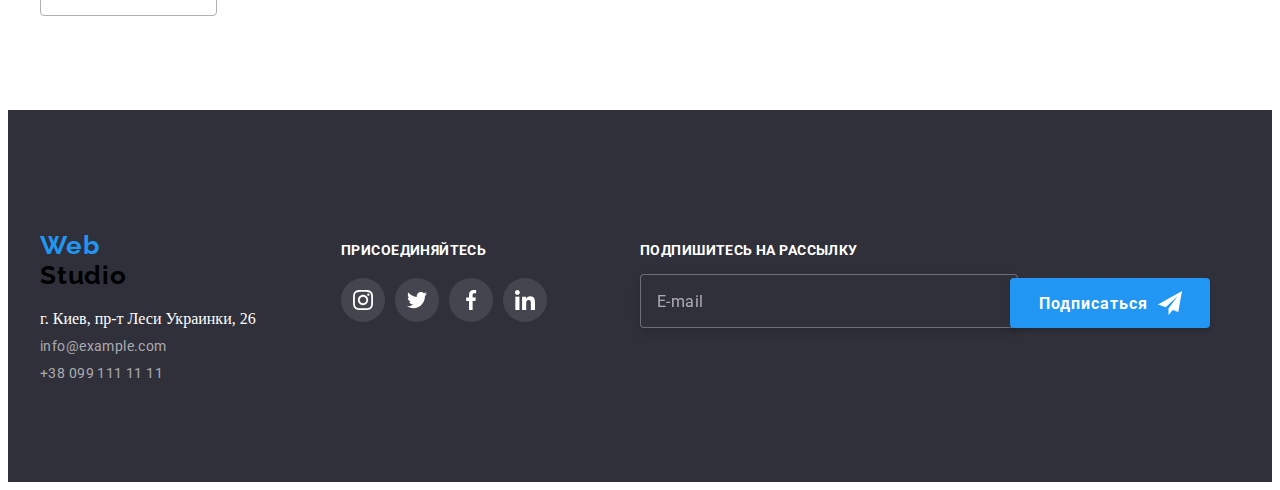
==== commit 77eab69b: "внесла изменения" ====
--- a/index.html
+++ b/index.html
@@ -407,7 +407,7 @@
             </div>
         </section> 
         <!-- clients -->
-        <!-- <section class="clients">
+        <section class="clients">
             <div class="container">
                 <h3 class="section-title">Постоянные клиенты</h3>
                 <ul class="clients-list list">
@@ -455,10 +455,10 @@
                     </li>
                 </ul>
             </div>
-        </section>  -->
-    <!-- </main> -->
+        </section> 
+    </main>
     <!-- footer -->
-    <!-- <footer class="footer">
+    <footer class="footer">
         <div class="container">
             <div class="adress-links-wrapper">
                 <nav class="navigation">
@@ -526,7 +526,7 @@
                 </form>
             </div>
         </div>
-    </footer> -->
+    </footer>
     <!-- modal -->
     <!-- <div class="backdrop is-hidden" data-modal>
         <div class="modal">
--- a/css/main.min.css
+++ b/css/main.min.css
@@ -1,2 +1,2 @@
-:root{--main-font: "Roboto", sans-serif;--secondary-font: "Raleway", sans-serif;--accent-color: #2196f3}.link{text-decoration:none}.list{list-style:none}.address{font-style:normal}h1,h2,h3,h4,h5,h6,p{margin:0}ul{margin:0;padding:0}.box__img,.work-list__img,.team-list__img{display:block}.visually-hidden{position:absolute;width:1px;height:1px;margin:-1px;border:0;padding:0;white-space:nowrap;clip-path:inset(100%);clip:rect(0 0 0 0);overflow:hidden}.container{padding-left:15px;padding-right:15px}header .container{display:flex;align-items:center;justify-content:space-between}@media screen and (min-width: 480px){.container{width:480px;margin:0 auto}}@media screen and (min-width: 768px){.container{width:768px}}@media screen and (min-width: 1200px){.container{width:1200px}}.social-list__link{display:flex;justify-content:center;align-items:center;width:44px;height:44px;border-radius:50%;fill:#afb1b8;transition:background-color 250ms cubic-bezier(0.4, 0, 0.2, 1),fill 250ms cubic-bezier(0.4, 0, 0.2, 1)}.social-list__link:hover,.social-list__link:focus{background-color:var(--accent-color)}.social-list__link:hover .social-list__icon,.social-list__link:focus .social-list__icon{fill:#ffffff}.social-links-wrapper{margin-top:72px;margin-bottom:100px;width:206px;height:80px;margin-left:70px}.social-list__link_theme-dark{display:flex;justify-content:center;align-items:center;width:44px;height:44px;border-radius:50%;fill:#ffffff;background-color:rgba(255,255,255,0.1);transition:background-color 250ms cubic-bezier(0.4, 0, 0.2, 1),fill 250ms cubic-bezier(0.4, 0, 0.2, 1)}.social-list__link_theme-dark:hover,.social-list__link_theme-dark:focus{background-color:var(--accent-color)}.social-list__link_theme-dark:hover .social__icon,.social-list__link_theme-dark:focus .social__icon{fill:#ffffff}.modal-btn{min-width:200px;padding:10px;font-family:var(--main-font);font-weight:700;font-size:16px;line-height:1, 87;letter-spacing:0.06em;color:#ffffff;background-color:var(--accent-color);box-shadow:0px 4px 4px rgba(0,0,0,0.15);border-radius:4px;cursor:pointer;border:none;outline:none;transition:background-color 250ms cubic-bezier(0.4, 0, 0.2, 1)}.modal-btn:hover,.modal-btn:focus{background-color:#188ce8}.modal-form-button{margin-top:30px;align-self:center;padding:10px;font-family:var(--main-font);font-weight:700;font-size:16px;line-height:1, 87;letter-spacing:0.06em;color:#ffffff;background-color:var(--accent-color);box-shadow:0px 4px 4px rgba(0,0,0,0.15);border-radius:4px;cursor:pointer;border:none;outline:none;transition:background-color 250ms cubic-bezier(0.4, 0, 0.2, 1)}.modal-form-button:hover,.modal-form-button:focus{background-color:#188ce8}.logo{font-family:var(--secondary-font);font-weight:700;font-size:26px;line-height:1, 16;letter-spacing:0.03em;color:black}.logo .logo__accent{color:var(--accent-color)}@media screen and (min-width: 1200px){.logo{margin-right:93px;font-family:var(--secondary-font);font-weight:700;font-size:26px;line-height:1, 19;letter-spacing:0.03em;color:black}.logo__accent{color:var(--accent-color)}_theme-dark{margin-right:auto;color:white}}.section-title{padding-top:60px;margin-bottom:30px;text-align:center;font-family:var(--main-font);font-weight:700;font-size:28px;line-height:1, 17;letter-spacing:0.03em;color:#212121}@media screen and (min-width: 1200px){.section-title{padding-top:94px;margin-bottom:50px;font-size:36px;line-height:1, 16}}.advantages-description{font-family:var(--main-font);font-weight:400;font-size:14px;line-height:1, 71;letter-spacing:0.03em;color:#757575}.team-description{margin-bottom:16px;font-family:var(--main-font);font-weight:400;font-size:16px;line-height:1, 18;letter-spacing:0.03em;text-align:center;color:#757575}.img-description{padding-top:10px;font-family:var(--main-font);font-weight:400;font-size:16px;line-height:1, 87px;letter-spacing:0.03em;text-align:left;color:#757575}.social-list{display:flex;align-items:center;justify-content:space-between;margin:0 auto;width:206px;height:44px}.team-title{margin-bottom:10px;font-family:var(--main-font);font-weight:500;font-size:16px;line-height:1.18px;letter-spacing:0.03em;text-align:center;color:#212121}.advantages-title{margin-bottom:10px;font-family:var(--main-font);font-weight:700;font-size:14px;line-height:1, 14;letter-spacing:0.03em;text-align:center;text-transform:uppercase;color:#212121}@media screen and (min-width: 768px){.advantages-title{text-align:start}}.img-title{padding-bottom:10px;margin-bottom:4px;font-family:var(--main-font);font-weight:700;font-size:18px;line-height:2px;letter-spacing:0.06em;color:#212121}.navigation,.navigation-list{display:flex;align-items:center}.navigation__link{font-family:var(--main-font);font-weight:500;font-size:14px;line-height:1, 14;letter-spacing:0.02em;color:#212121;transition:color 250ms cubic-bezier(0.4, 0, 0.2, 1)}.navigation__link:hover,.navigation__link:focus{color:var(--accent-color)}.navigation__link::after{position:absolute;content:"";width:48px;height:4px;border-radius:2px;display:none;top:43px;background-color:var(--accent-color);transition:background-color 250ms cubic-bezier(0.4, 0, 0.2, 1)}.navigation__link:hover::after{display:block}.navigation__item{position:relative}.navigation__item:not(:last-child){margin-right:50px}.navactiv__link{transition:color 250ms cubic-bezier(0.4, 0, 0.2, 1)}.navactiv__link:hover,.navactiv__link:focus{color:var(--accent-color)}.navactiv__link::after{position:absolute;content:"";width:84px;height:4px;border-radius:2px;display:none;top:43px;background-color:var(--accent-color);transition:background-color 250ms cubic-bezier(0.4, 0, 0.2, 1)}.navactiv__link:hover::after{display:block}@media screen and (min-width: 768px){.contacts__link-tel,.contacts__link-email{margin-left:auto;font-family:var(--main-font);font-weight:500;font-size:14px;line-height:1, 14;letter-spacing:0.02em;color:#757575}.contacts__img{fill:#757575}.contacts__icon-tel{width:10px;height:14px}.contacts__icon-email{width:14px;height:10px}}@media screen and (min-width: 1200px){.contacts{margin-left:auto;display:flex;align-items:center}.contacts__item-email{display:flex;align-items:center;margin-right:30px}.contacts__item-tel{display:flex;align-items:center;width:142px}.contacts__link-tel,.contacts__link-email{margin-left:auto;font-family:var(--main-font);font-weight:500;font-size:14px;line-height:1, 14;letter-spacing:0.02em;color:#757575}.contacts__img{margin-right:10px;fill:#757575;transition:fill 250ms cubic-bezier(0.4, 0, 0.2, 1)}.contacts__icon-tel{width:10px;height:16px}.contacts__icon-email{width:16px;height:12px}.contacts__img:hover .contacts__icon-email,.contacts__img:focus .contacts__icon-email{fill:var(--accent-color)}.contacts__link-email{transition:color 250ms cubic-bezier(0.4, 0, 0.2, 1)}.contacts__link-email:hover,.contacts__link-email:focus{color:var(--accent-color)}}.header{padding-top:16px;padding-bottom:16px;height:60px;border-bottom:1px solid #ececec}.navigation-list{display:none}.contacts{display:none}.burger-btn,.mobile-menu-closebtn{position:absolute;top:10px;right:15px;background-color:transparent;border:none;padding:0px;outline:none;fill:#000000;transition:fill 250ms cubic-bezier(0.4, 0, 0.2, 1)}.burger-btn:hover .burger__icon{fill:var(--accent-color)}.mobile-menu-closebtn:hover .mobile-menu-closebtn__icon{fill:var(--accent-color)}.burger__icon,.mobile-menu-closebtn__icon{width:40px;height:40px}.mobile-menu{display:flex;flex-direction:column;justify-content:space-between;position:fixed;top:0;left:50%;width:100vw;max-width:480px;height:100vh;background:#ffffff;padding:48px 40px;transform:translateY(-100%) translateX(-50%);transition:transform 250ms cubic-bezier(0.4, 0, 0.2, 1)}.mobile-menu.is-open{transform:translateY(0) translateX(-50%)}.mobile-menu__item{position:relative}.mobile-menu__item:not(:last-child){margin-bottom:32px}.mobile-menu__link{font-family:var(--main-font);font-weight:500;font-size:40px;line-height:1, 17px;letter-spacing:0.02em;color:#212121;transition:color 250ms cubic-bezier(0.4, 0, 0.2, 1),display 250ms cubic-bezier(0.4, 0, 0.2, 1)}.mobile-menu__link:hover,.mobile-menu__link:focus{color:var(--accent-color)}.mobile-menu__link:hover::after{display:block}.mobile-menu__link::after{position:absolute;display:none;left:0px;bottom:0px;content:"";width:139px;height:4px;border-radius:2px;background-color:var(--accent-color)}.mobile-menu-contact__item-email{margin-top:32px}.mobile-menu-contact__link{font-family:var(--main-font);font-weight:500;font-size:34px;line-height:1, 17;letter-spacing:0.02em;color:var(--accent-color)}.contact__link-email{color:#757575;line-height:1, 16;font-size:24px}.mobile-menu-social-list{display:flex;margin-top:64px}.mobile-menu-social__item:not(:last-child){padding-right:10px}.mobile-menu-social__item:not(:last-child)::after{content:"";width:22px;height:0px;margin:0 10px;border:1px solid rgba(33,33,33,0.2);transform:rotate(90deg)}.mobile-menu-social-list__link{font-family:var(--main-font);font-weight:500;font-size:18px;line-height:1, 22;letter-spacing:0.02em;color:var(--accent-color)}@media screen and (min-width: 768px){.burger-btn{display:none}.mobile-menu{display:none}.navigation-list{display:flex;margin-left:88px}.contacts{display:block}.header{display:flex;align-items:center;padding-top:21px;padding-bottom:21px;height:80px}}@media screen and (min-width: 1200px){.header{display:flex;align-items:center}.contacts{display:flex}}.hero{background-color:#c4c4c4;text-align:center;padding-top:118px;padding-bottom:118px;background-image:linear-gradient(rgba(47,48,58,0.4), rgba(47,48,58,0.4)),url("../images/img-heromobile.jpg");background-repeat:no-repeat;background-size:cover}@media (min-device-pixel-ratio: 2), (min-resolution: 192dpi), (min-resolution: 2dppx){.hero{background-image:url("../images/img-heromobile@2x.jpg")}}.hero-title{margin:0 auto;padding-bottom:30px;width:360px;font-family:var(--main-font);font-weight:900;font-size:26px;line-height:1, 61;letter-spacing:0.06em;text-transform:uppercase;color:#ffffff}@media screen and (min-width: 768px){.hero{background-image:linear-gradient(rgba(47,48,58,0.4), rgba(47,48,58,0.4)),url("../images/img-herotablet.jpg")}}@media screen and (min-width: 768px) and (min-device-pixel-ratio: 2), screen and (min-width: 768px) and (min-resolution: 192dpi), screen and (min-width: 768px) and (min-resolution: 2dppx){.hero{background-image:url("../images/img-herotablet@2x.jpg")}}@media screen and (min-width: 1200px){.hero{padding-top:200px;padding-bottom:200px;background-image:linear-gradient(rgba(47,48,58,0.4), rgba(47,48,58,0.4)),url("../images/hero_bg.jpg")}}@media screen and (min-width: 1200px) and (min-device-pixel-ratio: 2), screen and (min-width: 1200px) and (min-resolution: 192dpi), screen and (min-width: 1200px) and (min-resolution: 2dppx){.hero{background-image:url("../images/img-herodesktop@2x.jpg")}}@media screen and (min-width: 1200px){.hero-title{width:696px;height:120px;font-size:44px;line-height:1, 36}}.advantages{padding-top:60px;padding-bottom:60px}.advantages__img{display:flex;align-items:center;justify-content:center;background:#f5f4fa;border-radius:4px;margin-bottom:30px;width:450px;height:120px}@media screen and (max-width: 767px){.advantages-list{display:flex;flex-direction:column}.advantages__item:not(:last-child){margin-bottom:30px}}@media screen and (min-width: 768px){.advantages{background-color:#c4c4c4}.advantages-list{display:flex;flex-wrap:wrap;margin-left:-30px;margin-top:-30px}.advantages__item{flex-basis:calc(100% / 2 - 30px);margin-left:30px;margin-top:30px}.advantages__img{width:354px}}@media screen and (min-width: 1200px){.advantages{padding-top:94px;padding-bottom:47px;background-color:unset}.advantages-list{flex-wrap:nowrap}.advantages__item{flex-basis:calc(100% / 3- 30px)}.advantages__img{width:270px}}@media screen and (max-width: 1199px){.work{display:none}}.work{padding-top:47px;padding-bottom:94px}.work-list{display:flex;flex-wrap:wrap;margin-left:-30px;margin-top:-30px}.work-list__item{position:relative;flex-basis:calc(100% / 3- 30px);margin-left:30px;margin-top:30px}.label{display:flex;align-items:center;justify-content:center;width:370px;height:70px;position:absolute;bottom:0px;left:0px;background-color:rgba(47,48,58,0.8);font-family:var(--main-font);font-weight:700;font-size:14px;line-height:1, 14;text-align:center;letter-spacing:0.03em;text-transform:uppercase;color:#ffffff}.our-team{padding-bottom:38px;background:#f5f4fa}.team-list-content{padding-top:30px;padding-bottom:24px;background:#ffffff;box-shadow:0px 1px 3px rgba(0,0,0,0.12),0px 1px 1px rgba(0,0,0,0.14),0px 2px 1px rgba(0,0,0,0.2);border-radius:0px 0px 4px 4px}@media screen and (max-width: 767px){.team-list{display:flex;flex-direction:column}}@media screen and (min-width: 768px){.team-list{display:flex;flex-wrap:wrap;margin-left:-30px;margin-top:-30px}.team-list__item{flex-basis:calc(100% / 2- 30px);margin-left:30px;margin-top:30px}}@media screen and (min-width: 1200px){.our-team{padding-bottom:94px}.team-list__item{flex-basis:calc(100% / 3- 30px)}}.clients{padding-top:94px;padding-bottom:94px}.clients .clients-list{display:flex;flex-wrap:wrap;margin-left:-30px;margin-top:-30px}.clients-list__item{display:flex;align-items:center;justify-content:center;flex-basis:calc(100% / 6- 30px);margin-top:30px;margin-left:30px;border:1px solid #afb1b8;border-radius:4px;width:170px;height:90px;transition:border-color 250ms cubic-bezier(0.4, 0, 0.2, 1)}.clients-list__item:hover,.clients-list__item:focus{border-color:var(--accent-color)}.clients-list__icon{fill:#afb1b8}.clients-list__item:hover .clients-list__icon,.clients-list__item:focus .clients-list__icon{fill:var(--accent-color)}.clients-list__link{transition:fill 250ms cubic-bezier(0.4, 0, 0.2, 1)}.footer{background-color:#2f303a}.footer .container{display:flex}.adress-links-wrapper{margin-top:60px;margin-bottom:60px;width:231px;height:81px}.address-list :not(:last-child){margin-bottom:9px}.address{margin-top:20px}.address-list__link{color:#ffffff}.address-list__link-email,.address-list__link-tel{font-family:var(--main-font);font-weight:400;font-size:14px;line-height:1, 71;letter-spacing:0.03em;color:rgba(255,255,255,0.6)}.social-links-wrapper__title{margin-bottom:20px;font-family:var(--main-font);font-weight:700;font-size:14px;line-height:1, 14;letter-spacing:0.03em;text-transform:uppercase;color:#ffffff}.mail-wrapper{width:570px;min-height:86px;margin-left:93px;margin-top:72px}.footer-form{position:relative;width:100%;min-height:50px}.mail-wrapper__title{font-family:var(--main-font);font-weight:700;font-size:14px;line-height:1, 14;letter-spacing:0.03em;text-transform:uppercase;color:#ffffff;padding-bottom:20px}.footer-form__input{position:absolute;left:0;bottom:0;display:flex;align-items:center;padding-left:16px;width:358px;min-height:50px;font-family:var(--main-font);font-weight:400;font-size:16px;line-height:1.25px;letter-spacing:0.03em;color:#ffffff;border:1px solid rgba(255,255,255,0.3);filter:drop-shadow(0px 4px 4px rgba(0,0,0,0.15));border-radius:4px;background-color:#2f303a;outline:none}.footer-form__input::placeholder{color:rgba(255,255,255,0.6)}.footer-form-button{display:flex;align-items:center;padding-left:29px;font-family:var(--main-font);font-weight:700;font-size:16px;line-height:1, 87px;letter-spacing:0.06em;color:#ffffff;position:absolute;width:200px;min-height:50px;right:0;bottom:0;cursor:pointer;border:none;background:var(--accent-color);box-shadow:0px 4px 4px rgba(0,0,0,0.15);border-radius:4px;outline:none}.footer-form__icon{margin-left:10px}.backdrop{position:fixed;top:0;left:0;width:100vw;height:100vh;background-color:rgba(0,0,0,0.2);transition:all 250ms cubic-bezier(0.4, 0, 0.2, 1)}.modal{position:absolute;top:50%;left:50%;padding:40px;transform:translate(-50%, -50%);width:528px;height:581px;background-color:#ffffff;box-shadow:0px 1px 3px rgba(0,0,0,0.12),0px 1px 1px rgba(0,0,0,0.14),0px 2px 1px rgba(0,0,0,0.2);border-radius:4px}.modal-btn-close{position:absolute;display:flex;align-items:center;justify-content:center;top:8px;right:8px;width:30px;height:30px;fill:#000000;background:#ffffff;border:1px solid rgba(0,0,0,0.1);border-radius:50%;cursor:pointer;transition:fill 250ms cubic-bezier(0.4, 0, 0.2, 1)}.modal-btn-close:hover,.modal-btn-close:focus{fill:var(--accent-color)}.is-hidden{opacity:0;visibility:hidden;pointer-events:none}.modal-title{font-family:var(--main-font);font-weight:400;font-size:20px;line-height:1, 15px;letter-spacing:0.03em;color:#212121}.modal-form{margin-top:12px;display:flex;flex-direction:column;width:448px}.modal-form__label{margin-bottom:10px;font-family:var(--main-font);font-weight:400;font-size:12px;line-height:1, 16px;letter-spacing:0.01em;color:#757575}.modal-form__wrapper{position:relative;display:block;margin-top:4px}.modal-form__input{height:40px;width:100%;padding-left:42px;border:1px solid rgba(33,33,33,0.2);box-sizing:border-box;border-radius:4px;transition:border-color 250ms cubic-bezier(0.4, 0, 0.2, 1)}.modal-form__input:focus{outline:none;border-color:var(--accent-color)}.modal-form__icon{position:absolute;left:12px;top:50%;transform:translateY(-50%);transition:fill 250ms cubic-bezier(0.4, 0, 0.2, 1)}.modal-form__input:focus+.modal-form__icon{fill:var(--accent-color)}.modal-form__comment{height:120px;width:100%;padding-left:16px;padding-top:17px;margin-top:4px;resize:none;border:1px solid rgba(33,33,33,0.2);border-radius:4px;transition:border-color 250ms cubic-bezier(0.4, 0, 0.2, 1)}.modal-form__comment::placeholder{color:rgba(117,117,117,0.5)}.modal-form__comment:focus{outline:none;border-color:var(--accent-color)}.modal-form__chek{display:flex;align-items:center}.modal-form__chek::before{display:block;content:"";width:16px;height:15px;outline:1px solid #212121;cursor:pointer;margin-right:8px}.modal-form__term:checked+.modal-form__chek::before{background-image:url("../images/iconcheck.svg");background-position:center;border:0.2px solid #ffffff}.modal-form__term:focus+.modal-form__chek::before{outline:1px solid #ffffff}.modal-form__link{color:var(--accent-color);transition:color 250ms cubic-bezier(0.4, 0, 0.2, 1)}.modal-form__link:hover,.modal-form__link:focus{color:#188ce8}.filters-portfolio{padding-top:94px;padding-bottom:34px}.button-list{display:flex;justify-content:center}.button-list__item:not(:last-child){margin-right:8px}.button-list__btn,.button-list__activbtn{min-width:86px;padding:6px;font-family:var(--main-font);font-weight:500;font-size:16px;line-height:1, 6px;letter-spacing:0.03em;color:#212121;cursor:pointer;background-color:#f5f4fa;border:none;border-radius:4px}.button-list__activbtn{transition:color 250ms cubic-bezier(0.4, 0, 0.2, 1),background-color 250ms cubic-bezier(0.4, 0, 0.2, 1),box-shadow 250ms cubic-bezier(0.4, 0, 0.2, 1)}.button-list__activbtn:hover,.button-list__activbtn:focus{color:#ffffff;background-color:var(--accent-color);box-shadow:0px 3px 1px rgba(0,0,0,0.1),0px 1px 2px rgba(0,0,0,0.08),0px 2px 2px rgba(0,0,0,0.12)}.button-list__btn{transition:box-shadow 250ms cubic-bezier(0.4, 0, 0.2, 1)}.button-list__btn:hover,.button-list__btn:focus{box-shadow:0px 3px 1px rgba(0,0,0,0.1),0px 1px 2px rgba(0,0,0,0.08),0px 2px 2px rgba(0,0,0,0.12)}.portfolio-cards{padding-bottom:94px}.portfolio-list__link{display:block}.portfolio-list__link:hover .overlay,.portfolio-list__link:focus .overlay{transform:translateY(0%)}.portfolio-list{display:flex;flex-wrap:wrap;margin-left:-30px;margin-top:-30px}.portfolio-list .portfolio__item{flex-basis:calc(100% / 3- 30px);margin-left:30px;margin-top:30px;transition:box-shadow 250ms cubic-bezier(0.4, 0, 0.2, 1)}.portfolio-list .portfolio__item:hover .portfolio-list__link,.portfolio-list .portfolio__item:focus .portfolio-list__link{box-shadow:0px 1px 1px rgba(0,0,0,0.12),0px 4px 4px rgba(0,0,0,0.06),1px 4px 6px rgba(0,0,0,0.16)}.portfolio-card-content{background-color:#ffffff;border-bottom:1px solid #eeeeee;padding:20px 24px}.box{position:relative;overflow:hidden}.overlay{display:flex;align-items:center;justify-content:center;position:absolute;padding-left:24px;width:100%;height:100%;top:0;left:0;font-family:var(--main-font);font-weight:400;font-size:18px;line-height:1, 55;letter-spacing:0.03em;color:#ffffff;transform:translateY(100%);transition:transform 250ms cubic-bezier(0.4, 0, 0.2, 1);background:rgba(33,150,243,0.9)}
+:root{--main-font: "Roboto", sans-serif;--secondary-font: "Raleway", sans-serif;--accent-color: #2196f3}.link{text-decoration:none}.list{list-style:none}.address{font-style:normal}h1,h2,h3,h4,h5,h6,p{margin:0}ul{margin:0;padding:0}.box__img,.work-list__img,.team-list__img{display:block}.visually-hidden{position:absolute;width:1px;height:1px;margin:-1px;border:0;padding:0;white-space:nowrap;clip-path:inset(100%);clip:rect(0 0 0 0);overflow:hidden}.container{padding-left:15px;padding-right:15px}header .container{display:flex;align-items:center;justify-content:space-between}@media screen and (min-width: 480px){.container{width:480px;margin:0 auto}}@media screen and (min-width: 768px){.container{width:768px}}@media screen and (min-width: 1200px){.container{width:1200px}}.social-list__link{display:flex;justify-content:center;align-items:center;width:44px;height:44px;border-radius:50%;fill:#afb1b8;transition:background-color 250ms cubic-bezier(0.4, 0, 0.2, 1),fill 250ms cubic-bezier(0.4, 0, 0.2, 1)}.social-list__link:hover,.social-list__link:focus{background-color:var(--accent-color)}.social-list__link:hover .social-list__icon,.social-list__link:focus .social-list__icon{fill:#ffffff}.social-links-wrapper{margin-top:72px;margin-bottom:100px;width:206px;height:80px;margin-left:70px}.social-list__link_theme-dark{display:flex;justify-content:center;align-items:center;width:44px;height:44px;border-radius:50%;fill:#ffffff;background-color:rgba(255,255,255,0.1);transition:background-color 250ms cubic-bezier(0.4, 0, 0.2, 1),fill 250ms cubic-bezier(0.4, 0, 0.2, 1)}.social-list__link_theme-dark:hover,.social-list__link_theme-dark:focus{background-color:var(--accent-color)}.social-list__link_theme-dark:hover .social__icon,.social-list__link_theme-dark:focus .social__icon{fill:#ffffff}.modal-btn{min-width:200px;padding:10px;font-family:var(--main-font);font-weight:700;font-size:16px;line-height:1, 87;letter-spacing:0.06em;color:#ffffff;background-color:var(--accent-color);box-shadow:0px 4px 4px rgba(0,0,0,0.15);border-radius:4px;cursor:pointer;border:none;outline:none;transition:background-color 250ms cubic-bezier(0.4, 0, 0.2, 1)}.modal-btn:hover,.modal-btn:focus{background-color:#188ce8}.modal-form-button{margin-top:30px;align-self:center;padding:10px;font-family:var(--main-font);font-weight:700;font-size:16px;line-height:1, 87;letter-spacing:0.06em;color:#ffffff;background-color:var(--accent-color);box-shadow:0px 4px 4px rgba(0,0,0,0.15);border-radius:4px;cursor:pointer;border:none;outline:none;transition:background-color 250ms cubic-bezier(0.4, 0, 0.2, 1)}.modal-form-button:hover,.modal-form-button:focus{background-color:#188ce8}.logo{font-family:var(--secondary-font);font-weight:700;font-size:26px;line-height:1, 16;letter-spacing:0.03em;color:black}.logo .logo__accent{color:var(--accent-color)}.logo .logo_theme-dark{margin-right:auto;color:white}@media screen and (min-width: 1200px){.logo{margin-right:93px;font-family:var(--secondary-font);font-weight:700;font-size:26px;line-height:1, 19;letter-spacing:0.03em;color:black}.logo__accent{color:var(--accent-color)}}.section-title{margin-bottom:30px;text-align:center;font-family:var(--main-font);font-weight:700;font-size:28px;line-height:1, 17;letter-spacing:0.03em;color:#212121}@media screen and (min-width: 1200px){.section-title{margin-bottom:50px;font-size:36px;line-height:1, 16}}.advantages-description{font-family:var(--main-font);font-weight:400;font-size:14px;line-height:1, 71;letter-spacing:0.03em;color:#757575}.team-description{margin-bottom:16px;font-family:var(--main-font);font-weight:400;font-size:16px;line-height:1, 18;letter-spacing:0.03em;text-align:center;color:#757575}.img-description{padding-top:10px;font-family:var(--main-font);font-weight:400;font-size:16px;line-height:1, 87px;letter-spacing:0.03em;text-align:left;color:#757575}.social-list{display:flex;align-items:center;justify-content:space-between;margin:0 auto;width:206px;height:44px}.team-title{margin-bottom:10px;font-family:var(--main-font);font-weight:500;font-size:16px;line-height:1.18px;letter-spacing:0.03em;text-align:center;color:#212121}.advantages-title{margin-bottom:10px;font-family:var(--main-font);font-weight:700;font-size:14px;line-height:1, 14;letter-spacing:0.03em;text-align:center;text-transform:uppercase;color:#212121}@media screen and (min-width: 768px){.advantages-title{text-align:start}}.img-title{padding-bottom:10px;margin-bottom:4px;font-family:var(--main-font);font-weight:700;font-size:18px;line-height:2px;letter-spacing:0.06em;color:#212121}.navigation,.navigation-list{display:flex;align-items:center}.navigation__link{font-family:var(--main-font);font-weight:500;font-size:14px;line-height:1, 14;letter-spacing:0.02em;color:#212121;transition:color 250ms cubic-bezier(0.4, 0, 0.2, 1)}.navigation__link:hover,.navigation__link:focus{color:var(--accent-color)}.navigation__link::after{position:absolute;content:"";width:48px;height:4px;border-radius:2px;display:none;top:43px;background-color:var(--accent-color);transition:background-color 250ms cubic-bezier(0.4, 0, 0.2, 1)}.navigation__link:hover::after{display:block}.navigation__item{position:relative}.navigation__item:not(:last-child){margin-right:50px}.navactiv__link{transition:color 250ms cubic-bezier(0.4, 0, 0.2, 1)}.navactiv__link:hover,.navactiv__link:focus{color:var(--accent-color)}.navactiv__link::after{position:absolute;content:"";width:84px;height:4px;border-radius:2px;display:none;top:43px;background-color:var(--accent-color);transition:background-color 250ms cubic-bezier(0.4, 0, 0.2, 1)}.navactiv__link:hover::after{display:block}@media screen and (min-width: 768px){.contacts__link-tel,.contacts__link-email{margin-left:auto;font-family:var(--main-font);font-weight:500;font-size:14px;line-height:1, 14;letter-spacing:0.02em;color:#757575}.contacts__img{fill:#757575}.contacts__icon-tel{width:10px;height:14px}.contacts__icon-email{width:14px;height:10px}}@media screen and (min-width: 1200px){.contacts{margin-left:auto;display:flex;align-items:center}.contacts__item-email{display:flex;align-items:center;margin-right:30px}.contacts__item-tel{display:flex;align-items:center;width:142px}.contacts__link-tel,.contacts__link-email{margin-left:auto;font-family:var(--main-font);font-weight:500;font-size:14px;line-height:1, 14;letter-spacing:0.02em;color:#757575}.contacts__img{margin-right:10px;fill:#757575;transition:fill 250ms cubic-bezier(0.4, 0, 0.2, 1)}.contacts__icon-tel{width:10px;height:16px}.contacts__icon-email{width:16px;height:12px}.contacts__img:hover .contacts__icon-email,.contacts__img:focus .contacts__icon-email{fill:var(--accent-color)}.contacts__link-email{transition:color 250ms cubic-bezier(0.4, 0, 0.2, 1)}.contacts__link-email:hover,.contacts__link-email:focus{color:var(--accent-color)}}.header{padding-top:16px;padding-bottom:16px;height:60px;border-bottom:1px solid #ececec}.navigation-list{display:none}.contacts{display:none}.burger-btn,.mobile-menu-closebtn{position:absolute;top:10px;right:15px;background-color:transparent;border:none;padding:0px;outline:none;fill:#000000;transition:fill 250ms cubic-bezier(0.4, 0, 0.2, 1)}.burger-btn:hover .burger__icon{fill:var(--accent-color)}.mobile-menu-closebtn:hover .mobile-menu-closebtn__icon{fill:var(--accent-color)}.burger__icon,.mobile-menu-closebtn__icon{width:40px;height:40px}.mobile-menu{display:flex;flex-direction:column;justify-content:space-between;position:fixed;top:0;left:50%;width:100vw;max-width:480px;height:100vh;background:#ffffff;padding:48px 40px;transform:translateY(-100%) translateX(-50%);transition:transform 250ms cubic-bezier(0.4, 0, 0.2, 1)}.mobile-menu.is-open{transform:translateY(0) translateX(-50%)}.mobile-menu__item{position:relative}.mobile-menu__item:not(:last-child){margin-bottom:32px}.mobile-menu__link{font-family:var(--main-font);font-weight:500;font-size:40px;line-height:1, 17px;letter-spacing:0.02em;color:#212121;transition:color 250ms cubic-bezier(0.4, 0, 0.2, 1),display 250ms cubic-bezier(0.4, 0, 0.2, 1)}.mobile-menu__link:hover,.mobile-menu__link:focus{color:var(--accent-color)}.mobile-menu__link:hover::after{display:block}.mobile-menu__link::after{position:absolute;display:none;left:0px;bottom:0px;content:"";width:139px;height:4px;border-radius:2px;background-color:var(--accent-color)}.mobile-menu-contact__item-email{margin-top:32px}.mobile-menu-contact__link{font-family:var(--main-font);font-weight:500;font-size:34px;line-height:1, 17;letter-spacing:0.02em;color:var(--accent-color)}.contact__link-email{color:#757575;line-height:1, 16;font-size:24px}.mobile-menu-social-list{display:flex;margin-top:64px}.mobile-menu-social__item:not(:last-child){padding-right:10px}.mobile-menu-social__item:not(:last-child)::after{content:"";width:22px;height:0px;margin:0 10px;border:1px solid rgba(33,33,33,0.2);transform:rotate(90deg)}.mobile-menu-social-list__link{font-family:var(--main-font);font-weight:500;font-size:18px;line-height:1, 22;letter-spacing:0.02em;color:var(--accent-color)}@media screen and (min-width: 768px){.burger-btn{display:none}.mobile-menu{display:none}.navigation-list{display:flex;margin-left:88px}.contacts{display:block}.header{display:flex;align-items:center;padding-top:21px;padding-bottom:21px;height:80px}}@media screen and (min-width: 1200px){.header{display:flex;align-items:center}.contacts{display:flex}}.hero{background-color:#c4c4c4;text-align:center;padding-top:118px;padding-bottom:118px;background-image:linear-gradient(rgba(47,48,58,0.4), rgba(47,48,58,0.4)),url("../images/img-heromobile.jpg");background-repeat:no-repeat;background-size:cover}@media (min-device-pixel-ratio: 2), (min-resolution: 192dpi), (min-resolution: 2dppx){.hero{background-image:url("../images/img-heromobile@2x.jpg")}}.hero-title{margin:0 auto;padding-bottom:30px;width:360px;font-family:var(--main-font);font-weight:900;font-size:26px;line-height:1, 61;letter-spacing:0.06em;text-transform:uppercase;color:#ffffff}@media screen and (min-width: 768px){.hero{background-image:linear-gradient(rgba(47,48,58,0.4), rgba(47,48,58,0.4)),url("../images/img-herotablet.jpg")}}@media screen and (min-width: 768px) and (min-device-pixel-ratio: 2), screen and (min-width: 768px) and (min-resolution: 192dpi), screen and (min-width: 768px) and (min-resolution: 2dppx){.hero{background-image:url("../images/img-herotablet@2x.jpg")}}@media screen and (min-width: 1200px){.hero{padding-top:200px;padding-bottom:200px;background-image:linear-gradient(rgba(47,48,58,0.4), rgba(47,48,58,0.4)),url("../images/hero_bg.jpg")}}@media screen and (min-width: 1200px) and (min-device-pixel-ratio: 2), screen and (min-width: 1200px) and (min-resolution: 192dpi), screen and (min-width: 1200px) and (min-resolution: 2dppx){.hero{background-image:url("../images/img-herodesktop@2x.jpg")}}@media screen and (min-width: 1200px){.hero-title{width:696px;height:120px;font-size:44px;line-height:1, 36}}.advantages{padding-top:60px;padding-bottom:60px}.advantages__img{display:flex;align-items:center;justify-content:center;background:#f5f4fa;border-radius:4px;margin-bottom:30px;width:450px;height:120px}@media screen and (max-width: 767px){.advantages-list{display:flex;flex-direction:column}.advantages__item:not(:last-child){margin-bottom:30px}}@media screen and (min-width: 768px){.advantages{background-color:#c4c4c4}.advantages-list{display:flex;flex-wrap:wrap;margin-left:-30px;margin-top:-30px}.advantages__item{flex-basis:calc(100% / 2 - 30px);margin-left:30px;margin-top:30px}.advantages__img{width:354px}}@media screen and (min-width: 1200px){.advantages{padding-top:94px;padding-bottom:47px;background-color:unset}.advantages-list{flex-wrap:nowrap}.advantages__item{flex-basis:calc(100% / 3- 30px)}.advantages__img{width:270px}}@media screen and (max-width: 1199px){.work{display:none}}.work{padding-top:47px;padding-bottom:94px}.work-list{display:flex;flex-wrap:wrap;margin-left:-30px;margin-top:-30px}.work-list__item{position:relative;flex-basis:calc(100% / 3- 30px);margin-left:30px;margin-top:30px}.label{display:flex;align-items:center;justify-content:center;width:370px;height:70px;position:absolute;bottom:0px;left:0px;background-color:rgba(47,48,58,0.8);font-family:var(--main-font);font-weight:700;font-size:14px;line-height:1, 14;text-align:center;letter-spacing:0.03em;text-transform:uppercase;color:#ffffff}.our-team{padding-top:60px;padding-bottom:60px;background:#f5f4fa}.team-list-content{padding-top:30px;padding-bottom:24px;background:#ffffff;box-shadow:0px 1px 3px rgba(0,0,0,0.12),0px 1px 1px rgba(0,0,0,0.14),0px 2px 1px rgba(0,0,0,0.2);border-radius:0px 0px 4px 4px}@media screen and (max-width: 767px){.team-list{display:flex;flex-direction:column}.team-list__item:not(:last-child){margin-bottom:30px}}@media screen and (min-width: 768px){.team-list{display:flex;flex-wrap:wrap;margin-left:-30px;margin-top:-30px}.team-list__item{flex-basis:calc(100% / 2- 30px);margin-left:30px;margin-top:30px}}@media screen and (min-width: 1200px){.our-team{padding-top:94px;padding-bottom:94px}.team-list{flex-wrap:nowrap}.team-list__item{flex-basis:calc(100% / 3- 30px)}}.clients{padding-top:60px;padding-bottom:60px}.clients-list{display:flex;flex-wrap:wrap;margin-left:-30px;margin-top:-30px}.clients-list__item{display:flex;align-items:center;justify-content:center;flex-basis:calc(100% / 2- 30px);margin-top:30px;margin-left:30px;border:1px solid #afb1b8;border-radius:4px;width:210px;height:92px;transition:border-color 250ms cubic-bezier(0.4, 0, 0.2, 1)}.clients-list__item:hover,.clients-list__item:focus{border-color:var(--accent-color)}.clients-list__icon{fill:#afb1b8}.clients-list__item:hover .clients-list__icon,.clients-list__item:focus .clients-list__icon{fill:var(--accent-color)}.clients-list__link{transition:fill 250ms cubic-bezier(0.4, 0, 0.2, 1)}@media screen and (min-width: 768px){.clients-list__item{flex-basis:calc(100% / 3- 30px);width:226px}}@media screen and (min-width: 1200px){.clients{padding-top:94px;padding-bottom:94px}.clients-list__item{flex-basis:calc(100% / 6 - 30px);width:170px;height:90px}}.footer{background-color:#2f303a;padding-top:60px;padding-bottom:60px}@media screen and (max-width: 767px){.footer .container{display:flex;flex-direction:column}}@media screen and (min-width: 768px){.footer .container{display:flex}}@media screen and (min-width: 1200px){.adress-links-wrapper{margin-top:60px;margin-bottom:60px;width:231px;height:81px}.address-list :not(:last-child){margin-bottom:9px}.address{margin-top:20px}.address-list__link{color:#ffffff}.address-list__link-email,.address-list__link-tel{font-family:var(--main-font);font-weight:400;font-size:14px;line-height:1, 71;letter-spacing:0.03em;color:rgba(255,255,255,0.6)}.social-links-wrapper__title{margin-bottom:20px;font-family:var(--main-font);font-weight:700;font-size:14px;line-height:1, 14;letter-spacing:0.03em;text-transform:uppercase;color:#ffffff}}.mail-wrapper{width:570px;min-height:86px;margin-left:93px;margin-top:72px}.footer-form{position:relative;width:100%;min-height:50px}.mail-wrapper__title{font-family:var(--main-font);font-weight:700;font-size:14px;line-height:1, 14;letter-spacing:0.03em;text-transform:uppercase;color:#ffffff;padding-bottom:20px}.footer-form__input{position:absolute;left:0;bottom:0;display:flex;align-items:center;padding-left:16px;width:358px;min-height:50px;font-family:var(--main-font);font-weight:400;font-size:16px;line-height:1.25px;letter-spacing:0.03em;color:#ffffff;border:1px solid rgba(255,255,255,0.3);filter:drop-shadow(0px 4px 4px rgba(0,0,0,0.15));border-radius:4px;background-color:#2f303a;outline:none}.footer-form__input::placeholder{color:rgba(255,255,255,0.6)}.footer-form-button{display:flex;align-items:center;padding-left:29px;font-family:var(--main-font);font-weight:700;font-size:16px;line-height:1, 87px;letter-spacing:0.06em;color:#ffffff;position:absolute;width:200px;min-height:50px;right:0;bottom:0;cursor:pointer;border:none;background:var(--accent-color);box-shadow:0px 4px 4px rgba(0,0,0,0.15);border-radius:4px;outline:none}.footer-form__icon{margin-left:10px}.backdrop{position:fixed;top:0;left:0;width:100vw;height:100vh;background-color:rgba(0,0,0,0.2);transition:all 250ms cubic-bezier(0.4, 0, 0.2, 1)}.modal{position:absolute;top:50%;left:50%;padding:40px;transform:translate(-50%, -50%);width:528px;height:581px;background-color:#ffffff;box-shadow:0px 1px 3px rgba(0,0,0,0.12),0px 1px 1px rgba(0,0,0,0.14),0px 2px 1px rgba(0,0,0,0.2);border-radius:4px}.modal-btn-close{position:absolute;display:flex;align-items:center;justify-content:center;top:8px;right:8px;width:30px;height:30px;fill:#000000;background:#ffffff;border:1px solid rgba(0,0,0,0.1);border-radius:50%;cursor:pointer;transition:fill 250ms cubic-bezier(0.4, 0, 0.2, 1)}.modal-btn-close:hover,.modal-btn-close:focus{fill:var(--accent-color)}.is-hidden{opacity:0;visibility:hidden;pointer-events:none}.modal-title{font-family:var(--main-font);font-weight:400;font-size:20px;line-height:1, 15px;letter-spacing:0.03em;color:#212121}.modal-form{margin-top:12px;display:flex;flex-direction:column;width:448px}.modal-form__label{margin-bottom:10px;font-family:var(--main-font);font-weight:400;font-size:12px;line-height:1, 16px;letter-spacing:0.01em;color:#757575}.modal-form__wrapper{position:relative;display:block;margin-top:4px}.modal-form__input{height:40px;width:100%;padding-left:42px;border:1px solid rgba(33,33,33,0.2);box-sizing:border-box;border-radius:4px;transition:border-color 250ms cubic-bezier(0.4, 0, 0.2, 1)}.modal-form__input:focus{outline:none;border-color:var(--accent-color)}.modal-form__icon{position:absolute;left:12px;top:50%;transform:translateY(-50%);transition:fill 250ms cubic-bezier(0.4, 0, 0.2, 1)}.modal-form__input:focus+.modal-form__icon{fill:var(--accent-color)}.modal-form__comment{height:120px;width:100%;padding-left:16px;padding-top:17px;margin-top:4px;resize:none;border:1px solid rgba(33,33,33,0.2);border-radius:4px;transition:border-color 250ms cubic-bezier(0.4, 0, 0.2, 1)}.modal-form__comment::placeholder{color:rgba(117,117,117,0.5)}.modal-form__comment:focus{outline:none;border-color:var(--accent-color)}.modal-form__chek{display:flex;align-items:center}.modal-form__chek::before{display:block;content:"";width:16px;height:15px;outline:1px solid #212121;cursor:pointer;margin-right:8px}.modal-form__term:checked+.modal-form__chek::before{background-image:url("../images/iconcheck.svg");background-position:center;border:0.2px solid #ffffff}.modal-form__term:focus+.modal-form__chek::before{outline:1px solid #ffffff}.modal-form__link{color:var(--accent-color);transition:color 250ms cubic-bezier(0.4, 0, 0.2, 1)}.modal-form__link:hover,.modal-form__link:focus{color:#188ce8}.filters-portfolio{padding-top:94px;padding-bottom:34px}.button-list{display:flex;justify-content:center}.button-list__item:not(:last-child){margin-right:8px}.button-list__btn,.button-list__activbtn{min-width:86px;padding:6px;font-family:var(--main-font);font-weight:500;font-size:16px;line-height:1, 6px;letter-spacing:0.03em;color:#212121;cursor:pointer;background-color:#f5f4fa;border:none;border-radius:4px}.button-list__activbtn{transition:color 250ms cubic-bezier(0.4, 0, 0.2, 1),background-color 250ms cubic-bezier(0.4, 0, 0.2, 1),box-shadow 250ms cubic-bezier(0.4, 0, 0.2, 1)}.button-list__activbtn:hover,.button-list__activbtn:focus{color:#ffffff;background-color:var(--accent-color);box-shadow:0px 3px 1px rgba(0,0,0,0.1),0px 1px 2px rgba(0,0,0,0.08),0px 2px 2px rgba(0,0,0,0.12)}.button-list__btn{transition:box-shadow 250ms cubic-bezier(0.4, 0, 0.2, 1)}.button-list__btn:hover,.button-list__btn:focus{box-shadow:0px 3px 1px rgba(0,0,0,0.1),0px 1px 2px rgba(0,0,0,0.08),0px 2px 2px rgba(0,0,0,0.12)}.portfolio-cards{padding-bottom:94px}.portfolio-list__link{display:block}.portfolio-list__link:hover .overlay,.portfolio-list__link:focus .overlay{transform:translateY(0%)}.portfolio-list{display:flex;flex-wrap:wrap;margin-left:-30px;margin-top:-30px}.portfolio-list .portfolio__item{flex-basis:calc(100% / 3- 30px);margin-left:30px;margin-top:30px;transition:box-shadow 250ms cubic-bezier(0.4, 0, 0.2, 1)}.portfolio-list .portfolio__item:hover .portfolio-list__link,.portfolio-list .portfolio__item:focus .portfolio-list__link{box-shadow:0px 1px 1px rgba(0,0,0,0.12),0px 4px 4px rgba(0,0,0,0.06),1px 4px 6px rgba(0,0,0,0.16)}.portfolio-card-content{background-color:#ffffff;border-bottom:1px solid #eeeeee;padding:20px 24px}.box{position:relative;overflow:hidden}.overlay{display:flex;align-items:center;justify-content:center;position:absolute;padding-left:24px;width:100%;height:100%;top:0;left:0;font-family:var(--main-font);font-weight:400;font-size:18px;line-height:1, 55;letter-spacing:0.03em;color:#ffffff;transform:translateY(100%);transition:transform 250ms cubic-bezier(0.4, 0, 0.2, 1);background:rgba(33,150,243,0.9)}
 /*# sourceMappingURL=main.min.css.map */